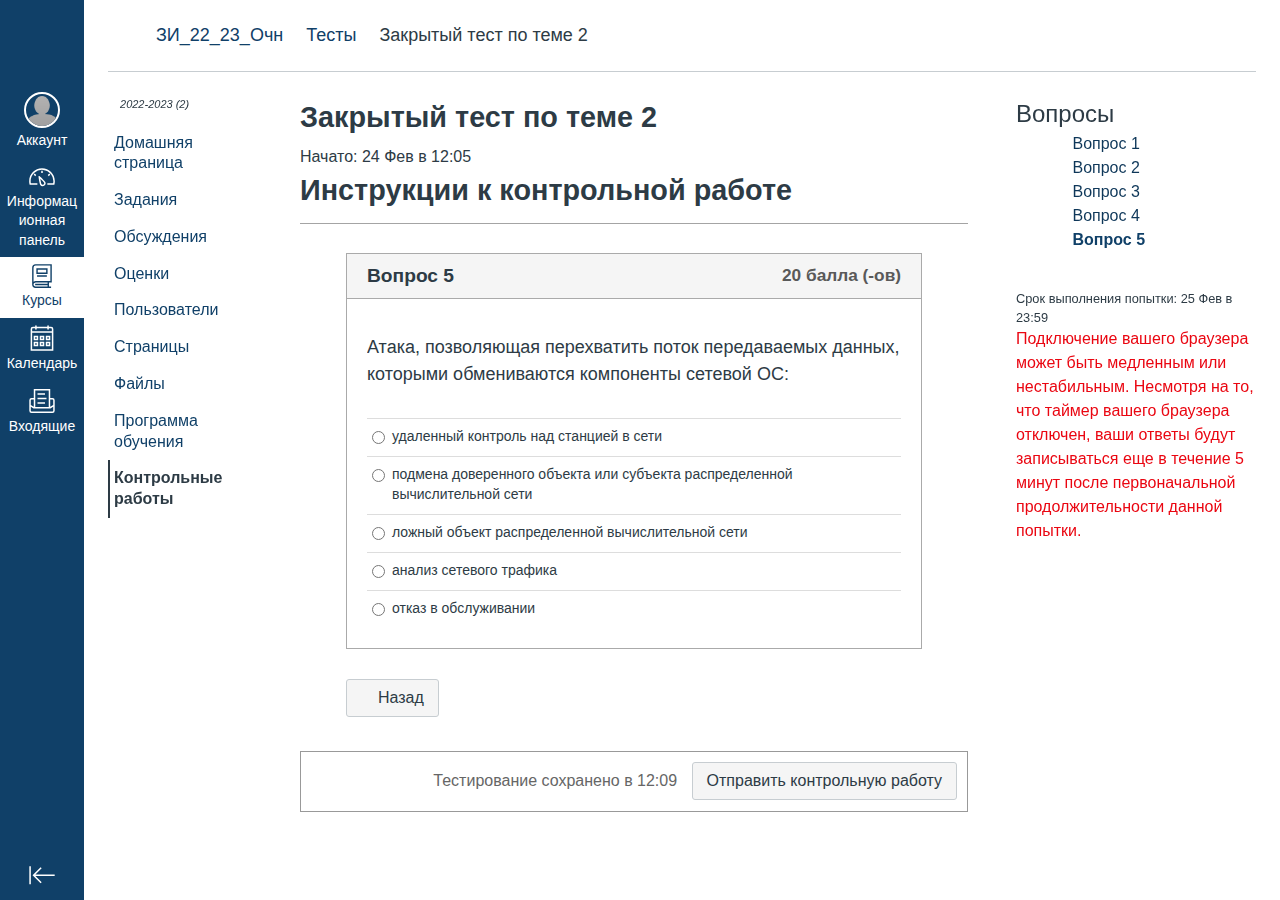
==== index.html @ 03e5b4fb "Rename Тестирование_ Закрытый тест по теме 2.html to index.html" ====
<!DOCTYPE html>
<!-- saved from url=(0075)https://canvas.turan-edu.kz/courses/7641/quizzes/7276/take/questions/283375 -->
<html class="" dir="ltr" lang="ru"><head><meta http-equiv="Content-Type" content="text/html; charset=UTF-8">

  <link rel="preconnect" href="https://fonts.gstatic.com/" crossorigin="">
    <link rel="stylesheet" media="screen" href="./Тестирование_ Закрытый тест по теме 2_files/lato_extended-38dc7d1774.css">
  <link href="./Тестирование_ Закрытый тест по теме 2_files/css2" rel="stylesheet">
  <link href="./Тестирование_ Закрытый тест по теме 2_files/css2(1)" rel="stylesheet">
    <script>if (navigator.userAgent.match(/(MSIE|Trident\/)/)) location.replace('/ie-is-not-supported.html')</script>

  <link rel="shortcut icon" type="image/x-icon" href="https://canvas.turan-edu.kz/dist/images/favicon-e10d657a73.ico">
  <link rel="apple-touch-icon" href="https://canvas.turan-edu.kz/dist/images/apple-touch-icon-585e5d997d.png">
  <link rel="stylesheet" media="all" href="./Тестирование_ Закрытый тест по теме 2_files/variables-8391c84da435c9cfceea2b2b3317ff66.css">
  <link rel="stylesheet" media="all" href="./Тестирование_ Закрытый тест по теме 2_files/common-458fddbfee.css">

  <meta name="viewport" content="width=device-width, initial-scale=1">
  <meta name="theme-color" content="#104068">
  <link rel="stylesheet" media="all" href="./Тестирование_ Закрытый тест по теме 2_files/quizzes-c09bd1ecd9.css">
<link rel="stylesheet" media="all" href="./Тестирование_ Закрытый тест по теме 2_files/tinymce-087dd5e845.css">

  <link rel="stylesheet" media="all" href="./Тестирование_ Закрытый тест по теме 2_files/custom-main.css">
  <script>
    function _earlyClick(e){
      var c = e.target
      while (c && c.ownerDocument) {
        if (c.getAttribute('href') == '#' || c.getAttribute('data-method')) {
          e.preventDefault()
          (_earlyClick.clicks = _earlyClick.clicks || []).push(c)
          break
        }
        c = c.parentNode
      }
    }
    document.addEventListener('click', _earlyClick)
  </script>


  <script>
    INST = {"environment":"production","disableCrocodocPreviews":true,"logPageViews":true,"maxVisibleEditorButtons":3,"editorButtons":[]};
    ENV = {"ASSET_HOST":"","active_brand_config_json_url":"/dist/brandable_css/27fd9ab7e1b0eba40d795adf85192923/variables-8391c84da435c9cfceea2b2b3317ff66.json","url_to_what_gets_loaded_inside_the_tinymce_editor_css":["/dist/brandable_css/27fd9ab7e1b0eba40d795adf85192923/variables-8391c84da435c9cfceea2b2b3317ff66.css","/dist/brandable_css/new_styles_normal_contrast/bundles/what_gets_loaded_inside_the_tinymce_editor-bae7b87466.css","/dist/brandable_css/no_variables/bundles/lato_extended-38dc7d1774.css"],"url_for_high_contrast_tinymce_editor_css":["/dist/brandable_css/default/variables-high_contrast-8391c84da435c9cfceea2b2b3317ff66.css","/dist/brandable_css/new_styles_high_contrast/bundles/what_gets_loaded_inside_the_tinymce_editor-58f1c17017.css","/dist/brandable_css/no_variables/bundles/lato_extended-38dc7d1774.css"],"current_user_id":"13681","current_user_roles":["user","student"],"current_user_types":[],"current_user_disabled_inbox":false,"files_domain":"canvas.turan-edu.kz","DOMAIN_ROOT_ACCOUNT_ID":"10000000000001","k12":false,"use_responsive_layout":false,"use_rce_enhancements":true,"rce_auto_save":false,"help_link_name":"Справка","help_link_icon":"help","use_high_contrast":false,"disable_celebrations":false,"disable_keyboard_shortcuts":false,"LTI_LAUNCH_FRAME_ALLOWANCES":["geolocation *","microphone *","camera *","midi *","encrypted-media *","autoplay *"],"DEEP_LINKING_POST_MESSAGE_ORIGIN":"https://canvas.turan-edu.kz","DEEP_LINKING_LOGGING":null,"SETTINGS":{"open_registration":false,"collapse_global_nav":false,"show_feedback_link":false},"DIRECT_SHARE_ENABLED":false,"FEATURES":{"cc_in_rce_video_tray":false,"featured_help_links":false,"rce_lti_favorites":false,"new_math_equation_handling":false,"assignment_bulk_edit":false,"responsive_awareness":false,"recent_history":false,"responsive_misc":false,"product_tours":false,"module_dnd":false,"files_dnd":false,"unpublished_courses":true,"bulk_delete_pages":false,"usage_rights_discussion_topics":false,"inline_math_everywhere":false,"canvas_k6_theme":false},"current_user":{"id":"13681","display_name":"Никита Кононец","avatar_image_url":"https://canvas.turan-edu.kz/images/messages/avatar-50.png","html_url":"https://canvas.turan-edu.kz/about/13681","pronouns":null,"avatar_is_fallback":true},"context_asset_string":"course_7641","ping_url":"https://canvas.turan-edu.kz/api/v1/courses/7641/ping","TIMEZONE":"Asia/Almaty","CONTEXT_TIMEZONE":"Asia/Almaty","LOCALE":"ru","BIGEASY_LOCALE":"ru_RU","FULLCALENDAR_LOCALE":"ru","MOMENT_LOCALE":"ru","RICH_CONTENT_APP_HOST":"https://canvas.turan-edu.kz/canvas-rce-api","RICH_CONTENT_SKIP_SIDEBAR":null,"JWT":"[base64]","RICH_CONTENT_CAN_UPLOAD_FILES":false,"RICH_CONTENT_FILES_TAB_DISABLED":false,"RICH_CONTENT_INST_RECORD_TAB_DISABLED":false,"SUBMISSION_DOWNLOAD_DIALOG_TITLE":"Скачать файл со всеми отправками контрольных работ","UPLOAD_URL":"/api/v1/courses/7641/quizzes/7276/submissions/self/files","QUIZ_SUBMISSION_EVENTS_URL":"https://canvas.turan-edu.kz/api/v1/courses/7641/quizzes/7276/submissions/80406/events","ATTACHMENTS":{},"CONTEXT_ACTION_SOURCE":"quizzes","COURSE_ID":"7641","LOCKDOWN_BROWSER":false,"QUIZ":{"id":"7276","title":"Закрытый тест по теме 2","html_url":"https://canvas.turan-edu.kz/courses/7641/quizzes/7276","mobile_url":"https://canvas.turan-edu.kz/courses/7641/quizzes/7276?force_user=1\u0026persist_headless=1","description":"","quiz_type":"assignment","time_limit":20,"timer_autosubmit_disabled":false,"shuffle_answers":true,"show_correct_answers":true,"scoring_policy":"keep_highest","allowed_attempts":1,"one_question_at_a_time":true,"question_count":5,"points_possible":100.0,"cant_go_back":false,"ip_filter":null,"due_at":"2023-02-25T23:59:00+06:00","lock_at":"2023-05-31T23:59:00+06:00","unlock_at":"2023-02-20T00:00:00+06:00","published":true,"locked_for_user":false,"hide_results":null,"show_correct_answers_at":null,"hide_correct_answers_at":null,"all_dates":[{"due_at":"2023-02-25T23:59:00+06:00","unlock_at":"2023-02-20T00:00:00+06:00","lock_at":"2023-05-31T23:59:00+06:00","base":true}],"can_update":false,"require_lockdown_browser":false,"require_lockdown_browser_for_results":false,"require_lockdown_browser_monitor":false,"lockdown_browser_monitor_data":null,"permissions":{"manage":false,"read":true,"update":false,"create":false,"submit":true,"preview":false,"delete":false,"read_statistics":false,"grade":false,"review_grades":false,"view_answer_audits":false},"quiz_reports_url":"https://canvas.turan-edu.kz/api/v1/courses/7641/quizzes/7276/reports","quiz_statistics_url":"https://canvas.turan-edu.kz/api/v1/courses/7641/quizzes/7276/statistics","quiz_submission_versions_html_url":"https://canvas.turan-edu.kz/courses/7641/quizzes/7276/submission_versions","assignment_id":"129093","one_time_results":false,"assignment_group_id":"20253","show_correct_answers_last_attempt":false,"version_number":3,"has_access_code":false,"post_to_sis":false,"migration_id":null},"QUIZ_DETAILS_URL":"https://canvas.turan-edu.kz/courses/7641/quizzes/7276/managed_quiz_data","QUIZZES_URL":"https://canvas.turan-edu.kz/courses/7641/quizzes","MAX_GROUP_CONVERSATION_SIZE":100,"badge_counts":{"submissions":0},"notices":[],"active_context_tab":"quizzes"};
  </script>

  <link rel="preload" href="./Тестирование_ Закрытый тест по теме 2_files/variables-8391c84da435c9cfceea2b2b3317ff66.js.Без названия" as="script" type="text/javascript"><link rel="preload" href="./Тестирование_ Закрытый тест по теме 2_files/Almaty-e1f937f55a.js.Без названия" as="script" type="text/javascript"><link rel="preload" href="./Тестирование_ Закрытый тест по теме 2_files/Almaty-e1f937f55a.js.Без названия" as="script" type="text/javascript"><link rel="preload" href="./Тестирование_ Закрытый тест по теме 2_files/ru_RU-027a6d6a66.js.Без названия" as="script" type="text/javascript"><link rel="preload" href="./Тестирование_ Закрытый тест по теме 2_files/ru-c-f00c3fe22c.js.Без названия" as="script" type="text/javascript"><link rel="preload" href="./Тестирование_ Закрытый тест по теме 2_files/main-e-73967736ee.js.Без названия" as="script" type="text/javascript"><script>
//<![CDATA[

      ;["/dist/brandable_css/27fd9ab7e1b0eba40d795adf85192923/variables-8391c84da435c9cfceea2b2b3317ff66.js", "/dist/timezone/Asia/Almaty-e1f937f55a.js", "/dist/timezone/Asia/Almaty-e1f937f55a.js", "/dist/timezone/ru_RU-027a6d6a66.js", "/dist/webpack-production/moment/locale/ru-c-f00c3fe22c.js", "/dist/webpack-production/main-e-73967736ee.js"].forEach(function(src) {
        var s = document.createElement('script')
        s.src = src
        s.async = false
        document.head.appendChild(s)
      });
//]]>
</script><script src="./Тестирование_ Закрытый тест по теме 2_files/variables-8391c84da435c9cfceea2b2b3317ff66.js.Без названия"></script><script src="./Тестирование_ Закрытый тест по теме 2_files/Almaty-e1f937f55a.js.Без названия"></script><script src="./Тестирование_ Закрытый тест по теме 2_files/Almaty-e1f937f55a.js.Без названия"></script><script src="./Тестирование_ Закрытый тест по теме 2_files/ru_RU-027a6d6a66.js.Без названия"></script><script src="./Тестирование_ Закрытый тест по теме 2_files/ru-c-f00c3fe22c.js.Без названия"></script><script src="./Тестирование_ Закрытый тест по теме 2_files/main-e-73967736ee.js.Без названия"></script><link rel="preload" href="./Тестирование_ Закрытый тест по теме 2_files/0-c-9c6209728c.js.Без названия" as="script" type="text/javascript"><link rel="preload" href="./Тестирование_ Закрытый тест по теме 2_files/2-c-9f3a9f2b3d.js.Без названия" as="script" type="text/javascript"><link rel="preload" href="./Тестирование_ Закрытый тест по теме 2_files/6-c-82ed72feeb.js.Без названия" as="script" type="text/javascript"><link rel="preload" href="./Тестирование_ Закрытый тест по теме 2_files/11-c-5647136712.js.Без названия" as="script" type="text/javascript"><link rel="preload" href="./Тестирование_ Закрытый тест по теме 2_files/15-c-4df8d5adc4.js.Без названия" as="script" type="text/javascript"><link rel="preload" href="./Тестирование_ Закрытый тест по теме 2_files/25-c-f87cf2f1d5.js.Без названия" as="script" type="text/javascript"><link rel="preload" href="./Тестирование_ Закрытый тест по теме 2_files/167-c-9465768105.js.Без названия" as="script" type="text/javascript"><link rel="preload" href="./Тестирование_ Закрытый тест по теме 2_files/take_quiz-c-94cbddee19.js.Без названия" as="script" type="text/javascript"><script>
//<![CDATA[
(window.bundles || (window.bundles = [])).push('take_quiz');
(window.bundles || (window.bundles = [])).push('navigation_header');
//]]>
</script>
  <title>Тестирование: Закрытый тест по теме 2</title>



<style type="text/css"></style><script charset="utf-8" src="./Тестирование_ Закрытый тест по теме 2_files/0-c-9c6209728c.js.Без названия"></script><script charset="utf-8" src="./Тестирование_ Закрытый тест по теме 2_files/2-c-9f3a9f2b3d.js.Без названия"></script><script charset="utf-8" src="./Тестирование_ Закрытый тест по теме 2_files/6-c-82ed72feeb.js.Без названия"></script><script charset="utf-8" src="./Тестирование_ Закрытый тест по теме 2_files/11-c-5647136712.js.Без названия"></script><script charset="utf-8" src="./Тестирование_ Закрытый тест по теме 2_files/15-c-4df8d5adc4.js.Без названия"></script><script charset="utf-8" src="./Тестирование_ Закрытый тест по теме 2_files/25-c-f87cf2f1d5.js.Без названия"></script><script charset="utf-8" src="./Тестирование_ Закрытый тест по теме 2_files/167-c-9465768105.js.Без названия"></script><script charset="utf-8" src="./Тестирование_ Закрытый тест по теме 2_files/take_quiz-c-94cbddee19.js.Без названия"></script><script charset="utf-8" src="./Тестирование_ Закрытый тест по теме 2_files/709-c-d0e145de5a.js.Без названия"></script><style type="text/css" data-glamor=""></style><link rel="stylesheet" href="./Тестирование_ Закрытый тест по теме 2_files/LDBLoginPopup-874c7812ef.css" data-loaded-by-brandablecss="true"><link rel="stylesheet" href="./Тестирование_ Закрытый тест по теме 2_files/KeyboardShortcuts-f4493af988.css" data-loaded-by-brandablecss="true"><meta name="chromesniffer" id="chromesniffer_meta" content="{&quot;jQuery&quot;:&quot;1.7.2&quot;,&quot;spin.js&quot;:-1,&quot;jQuery UI&quot;:&quot;@VERSION&quot;}"><script type="text/javascript" src="chrome-extension://fhhdlnnepfjhlhilgmeepgkhjmhhhjkh/js/detector.js"></script><script charset="utf-8" src="./Тестирование_ Закрытый тест по теме 2_files/20-c-ab5cb3899a.js.Без названия"></script><script charset="utf-8" src="./Тестирование_ Закрытый тест по теме 2_files/28-c-3e854c1b70.js.Без названия"></script><script charset="utf-8" src="./Тестирование_ Закрытый тест по теме 2_files/31-c-b1a5ad1a10.js.Без названия"></script><script charset="utf-8" src="./Тестирование_ Закрытый тест по теме 2_files/42-c-09d6f737d6.js.Без названия"></script><script charset="utf-8" src="./Тестирование_ Закрытый тест по теме 2_files/76-c-ff552a5fdf.js.Без названия"></script><script charset="utf-8" src="./Тестирование_ Закрытый тест по теме 2_files/110-c-9459ac3a55.js.Без названия"></script><script charset="utf-8" src="./Тестирование_ Закрытый тест по теме 2_files/717-c-36b80ec6b7.js.Без названия"></script><style type="text/css">.mejs-offscreen{clip:rect(1px 1px 1px 1px);clip:rect(1px,1px,1px,1px);clip-path:polygon(0px 0,0 0,0 0,0 0);position:absolute!important;height:1px;width:1px;overflow:hidden}.mejs-container{position:relative;background:#000;font-family:Helvetica,Arial,serif;text-align:left;vertical-align:top;text-indent:0}.mejs-fill-container,.mejs-fill-container .mejs-container{width:100%;height:100%}.mejs-fill-container{overflow:hidden}.mejs-container:focus{outline:0}.me-plugin{position:absolute}.mejs-embed,.mejs-embed body{width:100%;height:100%;margin:0;padding:0;background:#000;overflow:hidden}.mejs-fullscreen{overflow:hidden!important}.mejs-container-fullscreen{position:fixed;left:0;top:0;right:0;bottom:0;overflow:hidden;z-index:1000}.mejs-container-fullscreen .mejs-mediaelement,.mejs-container-fullscreen video{width:100%;height:100%}.mejs-clear{clear:both}.mejs-background{position:absolute;top:0;left:0}.mejs-mediaelement{position:absolute;top:0;left:0;width:100%;height:100%}.mejs-poster{position:absolute;top:0;left:0;background-size:contain;background-position:50% 50%;background-repeat:no-repeat}:root .mejs-poster img{display:none}.mejs-poster img{border:0;padding:0}.mejs-overlay{position:absolute;top:0;left:0}.mejs-overlay-play{cursor:pointer}.mejs-overlay-button{position:absolute;top:50%;left:50%;width:100px;height:100px;margin:-50px 0 0 -50px;background:url(/dist/webpack-production/746c3af7a145a09239a36e5ef61cfea0.svg) no-repeat}.no-svg .mejs-overlay-button{background-image:url(/dist/webpack-production/716436fb3df0d29e6b37dd62d952676a.png)}.mejs-overlay:hover .mejs-overlay-button{background-position:0 -100px}.mejs-overlay-loading{position:absolute;top:50%;left:50%;width:80px;height:80px;margin:-40px 0 0 -40px;background:#333;background:url(/dist/webpack-production/703c659e4bf563a05c6338a1727e006c.png);background:rgba(0,0,0,.9);background:-webkit-gradient(linear,0 0,0 100%,from(rgba(50,50,50,.9)),to(rgba(0,0,0,.9)));background:-webkit-linear-gradient(top,rgba(50,50,50,.9),rgba(0,0,0,.9));background:-moz-linear-gradient(top,rgba(50,50,50,.9),rgba(0,0,0,.9));background:-o-linear-gradient(top,rgba(50,50,50,.9),rgba(0,0,0,.9));background:-ms-linear-gradient(top,rgba(50,50,50,.9),rgba(0,0,0,.9));background:linear-gradient(rgba(50,50,50,.9),rgba(0,0,0,.9))}.mejs-overlay-loading span{display:block;width:80px;height:80px;background:transparent url(/dist/webpack-production/76b326f4d44222126fee21076595bef5.gif) 50% 50% no-repeat}.mejs-container .mejs-controls{position:absolute;list-style-type:none;margin:0;padding:0;bottom:0;left:0;background:url(/dist/webpack-production/703c659e4bf563a05c6338a1727e006c.png);background:rgba(0,0,0,.7);background:-webkit-gradient(linear,0 0,0 100%,from(rgba(50,50,50,.7)),to(rgba(0,0,0,.7)));background:-webkit-linear-gradient(top,rgba(50,50,50,.7),rgba(0,0,0,.7));background:-moz-linear-gradient(top,rgba(50,50,50,.7),rgba(0,0,0,.7));background:-o-linear-gradient(top,rgba(50,50,50,.7),rgba(0,0,0,.7));background:-ms-linear-gradient(top,rgba(50,50,50,.7),rgba(0,0,0,.7));background:linear-gradient(rgba(50,50,50,.7),rgba(0,0,0,.7));height:30px;width:100%}.mejs-container .mejs-controls div{list-style-type:none;background-image:none;display:block;float:left;margin:0;padding:0;width:26px;height:26px;font-size:11px;line-height:11px;font-family:Helvetica,Arial,serif;border:0}.mejs-controls .mejs-button button{cursor:pointer;display:block;font-size:0;line-height:0;text-decoration:none;margin:7px 5px;padding:0;position:absolute;height:16px;width:16px;border:0;background:transparent url(/dist/webpack-production/40f56f5a736da4effeb790cedb8a52f0.svg) no-repeat}.no-svg .mejs-controls .mejs-button button{background-image:url(/dist/webpack-production/24a0227fbdd3acfd86ff03fc3fc6c8a4.png)}.mejs-controls .mejs-button button:focus{outline:dotted 1px #999}.mejs-container .mejs-controls .mejs-time{color:#fff;display:block;height:17px;width:auto;padding:10px 3px 0;overflow:hidden;text-align:center;-moz-box-sizing:content-box;-webkit-box-sizing:content-box;box-sizing:content-box}.mejs-container .mejs-controls .mejs-time a{color:#fff;font-size:11px;line-height:12px;display:block;float:left;margin:1px 2px 0 0;width:auto}.mejs-controls .mejs-play button{background-position:0 0}.mejs-controls .mejs-pause button{background-position:0 -16px}.mejs-controls .mejs-stop button{background-position:-112px 0}.mejs-controls div.mejs-time-rail{direction:ltr;width:200px;padding-top:5px}.mejs-controls .mejs-time-rail span,.mejs-controls .mejs-time-rail a{display:block;position:absolute;width:180px;height:10px;-webkit-border-radius:2px;-moz-border-radius:2px;border-radius:2px;cursor:pointer}.mejs-controls .mejs-time-rail .mejs-time-total{margin:5px;background:#333;background:rgba(50,50,50,.8);background:-webkit-gradient(linear,0 0,0 100%,from(rgba(30,30,30,.8)),to(rgba(60,60,60,.8)));background:-webkit-linear-gradient(top,rgba(30,30,30,.8),rgba(60,60,60,.8));background:-moz-linear-gradient(top,rgba(30,30,30,.8),rgba(60,60,60,.8));background:-o-linear-gradient(top,rgba(30,30,30,.8),rgba(60,60,60,.8));background:-ms-linear-gradient(top,rgba(30,30,30,.8),rgba(60,60,60,.8));background:linear-gradient(rgba(30,30,30,.8),rgba(60,60,60,.8))}.mejs-controls .mejs-time-rail .mejs-time-buffering{width:100%;background-image:-o-linear-gradient(-45deg,rgba(255,255,255,.15) 25%,transparent 25%,transparent 50%,rgba(255,255,255,.15) 50%,rgba(255,255,255,.15) 75%,transparent 75%,transparent);background-image:-webkit-gradient(linear,0 100%,100% 0,color-stop(0.25,rgba(255,255,255,.15)),color-stop(0.25,transparent),color-stop(0.5,transparent),color-stop(0.5,rgba(255,255,255,.15)),color-stop(0.75,rgba(255,255,255,.15)),color-stop(0.75,transparent),to(transparent));background-image:-webkit-linear-gradient(-45deg,rgba(255,255,255,.15) 25%,transparent 25%,transparent 50%,rgba(255,255,255,.15) 50%,rgba(255,255,255,.15) 75%,transparent 75%,transparent);background-image:-moz-linear-gradient(-45deg,rgba(255,255,255,.15) 25%,transparent 25%,transparent 50%,rgba(255,255,255,.15) 50%,rgba(255,255,255,.15) 75%,transparent 75%,transparent);background-image:-ms-linear-gradient(-45deg,rgba(255,255,255,.15) 25%,transparent 25%,transparent 50%,rgba(255,255,255,.15) 50%,rgba(255,255,255,.15) 75%,transparent 75%,transparent);background-image:linear-gradient(-45deg,rgba(255,255,255,.15) 25%,transparent 25%,transparent 50%,rgba(255,255,255,.15) 50%,rgba(255,255,255,.15) 75%,transparent 75%,transparent);-webkit-background-size:15px 15px;-moz-background-size:15px 15px;-o-background-size:15px 15px;background-size:15px 15px;-webkit-animation:buffering-stripes 2s linear infinite;-moz-animation:buffering-stripes 2s linear infinite;-ms-animation:buffering-stripes 2s linear infinite;-o-animation:buffering-stripes 2s linear infinite;animation:buffering-stripes 2s linear infinite}@-webkit-keyframes buffering-stripes{from{background-position:0 0}to{background-position:30px 0}}@-moz-keyframes buffering-stripes{from{background-position:0 0}to{background-position:30px 0}}@-ms-keyframes buffering-stripes{from{background-position:0 0}to{background-position:30px 0}}@-o-keyframes buffering-stripes{from{background-position:0 0}to{background-position:30px 0}}@keyframes buffering-stripes{from{background-position:0 0}to{background-position:30px 0}}.mejs-controls .mejs-time-rail .mejs-time-loaded{background:#3caac8;background:rgba(60,170,200,.8);background:-webkit-gradient(linear,0 0,0 100%,from(rgba(44,124,145,.8)),to(rgba(78,183,212,.8)));background:-webkit-linear-gradient(top,rgba(44,124,145,.8),rgba(78,183,212,.8));background:-moz-linear-gradient(top,rgba(44,124,145,.8),rgba(78,183,212,.8));background:-o-linear-gradient(top,rgba(44,124,145,.8),rgba(78,183,212,.8));background:-ms-linear-gradient(top,rgba(44,124,145,.8),rgba(78,183,212,.8));background:linear-gradient(rgba(44,124,145,.8),rgba(78,183,212,.8));width:0}.mejs-controls .mejs-time-rail .mejs-time-current{background:#fff;background:rgba(255,255,255,.8);background:-webkit-gradient(linear,0 0,0 100%,from(rgba(255,255,255,.9)),to(rgba(200,200,200,.8)));background:-webkit-linear-gradient(top,rgba(255,255,255,.9),rgba(200,200,200,.8));background:-moz-linear-gradient(top,rgba(255,255,255,.9),rgba(200,200,200,.8));background:-o-linear-gradient(top,rgba(255,255,255,.9),rgba(200,200,200,.8));background:-ms-linear-gradient(top,rgba(255,255,255,.9),rgba(200,200,200,.8));background:linear-gradient(rgba(255,255,255,.9),rgba(200,200,200,.8));width:0}.mejs-controls .mejs-time-rail .mejs-time-handle{display:none;position:absolute;margin:0;width:10px;background:#fff;-webkit-border-radius:5px;-moz-border-radius:5px;border-radius:5px;cursor:pointer;border:solid 2px #333;top:-2px;text-align:center}.mejs-controls .mejs-time-rail .mejs-time-float{position:absolute;display:none;background:#eee;width:36px;height:17px;border:solid 1px #333;top:-26px;margin-left:-18px;text-align:center;color:#111}.mejs-controls .mejs-time-rail .mejs-time-float-current{margin:2px;width:30px;display:block;text-align:center;left:0}.mejs-controls .mejs-time-rail .mejs-time-float-corner{position:absolute;display:block;width:0;height:0;line-height:0;border:solid 5px #eee;border-color:#eee transparent transparent;-webkit-border-radius:0;-moz-border-radius:0;border-radius:0;top:15px;left:13px}.mejs-long-video .mejs-controls .mejs-time-rail .mejs-time-float{width:48px}.mejs-long-video .mejs-controls .mejs-time-rail .mejs-time-float-current{width:44px}.mejs-long-video .mejs-controls .mejs-time-rail .mejs-time-float-corner{left:18px}.mejs-controls .mejs-fullscreen-button button{background-position:-32px 0}.mejs-controls .mejs-unfullscreen button{background-position:-32px -16px}.mejs-controls .mejs-volume-button{}.mejs-controls .mejs-mute button{background-position:-16px -16px}.mejs-controls .mejs-unmute button{background-position:-16px 0}.mejs-controls .mejs-volume-button{position:relative}.mejs-controls .mejs-volume-button .mejs-volume-slider{height:115px;width:25px;background:url(/dist/webpack-production/703c659e4bf563a05c6338a1727e006c.png);background:rgba(50,50,50,.7);-webkit-border-radius:0;-moz-border-radius:0;border-radius:0;top:-115px;left:0;z-index:1;position:absolute;margin:0}.mejs-controls .mejs-volume-button:hover{-webkit-border-radius:0 0 4px 4px;-moz-border-radius:0 0 4px 4px;border-radius:0 0 4px 4px}.mejs-controls .mejs-volume-button .mejs-volume-slider .mejs-volume-total{position:absolute;left:11px;top:8px;width:2px;height:100px;background:#ddd;background:rgba(255,255,255,.5);margin:0}.mejs-controls .mejs-volume-button .mejs-volume-slider .mejs-volume-current{position:absolute;left:11px;top:8px;width:2px;height:100px;background:#ddd;background:rgba(255,255,255,.9);margin:0}.mejs-controls .mejs-volume-button .mejs-volume-slider .mejs-volume-handle{position:absolute;left:4px;top:-3px;width:16px;height:6px;background:#ddd;background:rgba(255,255,255,.9);cursor:N-resize;-webkit-border-radius:1px;-moz-border-radius:1px;border-radius:1px;margin:0}.mejs-controls a.mejs-horizontal-volume-slider{height:26px;width:56px;position:relative;display:block;float:left;vertical-align:middle}.mejs-controls .mejs-horizontal-volume-slider .mejs-horizontal-volume-total{position:absolute;left:0;top:11px;width:50px;height:8px;margin:0;padding:0;font-size:1px;-webkit-border-radius:2px;-moz-border-radius:2px;border-radius:2px;background:#333;background:rgba(50,50,50,.8);background:-webkit-gradient(linear,0 0,0 100%,from(rgba(30,30,30,.8)),to(rgba(60,60,60,.8)));background:-webkit-linear-gradient(top,rgba(30,30,30,.8),rgba(60,60,60,.8));background:-moz-linear-gradient(top,rgba(30,30,30,.8),rgba(60,60,60,.8));background:-o-linear-gradient(top,rgba(30,30,30,.8),rgba(60,60,60,.8));background:-ms-linear-gradient(top,rgba(30,30,30,.8),rgba(60,60,60,.8));background:linear-gradient(rgba(30,30,30,.8),rgba(60,60,60,.8))}.mejs-controls .mejs-horizontal-volume-slider .mejs-horizontal-volume-current{position:absolute;left:0;top:11px;width:50px;height:8px;margin:0;padding:0;font-size:1px;-webkit-border-radius:2px;-moz-border-radius:2px;border-radius:2px;background:#fff;background:rgba(255,255,255,.8);background:-webkit-gradient(linear,0 0,0 100%,from(rgba(255,255,255,.9)),to(rgba(200,200,200,.8)));background:-webkit-linear-gradient(top,rgba(255,255,255,.9),rgba(200,200,200,.8));background:-moz-linear-gradient(top,rgba(255,255,255,.9),rgba(200,200,200,.8));background:-o-linear-gradient(top,rgba(255,255,255,.9),rgba(200,200,200,.8));background:-ms-linear-gradient(top,rgba(255,255,255,.9),rgba(200,200,200,.8));background:linear-gradient(rgba(255,255,255,.9),rgba(200,200,200,.8))}.mejs-controls .mejs-horizontal-volume-slider .mejs-horizontal-volume-handle{display:none}.mejs-controls .mejs-captions-button{position:relative}.mejs-controls .mejs-captions-button button{background-position:-48px 0}.mejs-controls .mejs-captions-button .mejs-captions-selector{position:absolute;bottom:26px;right:-51px;width:85px;height:100px;background:url(/dist/webpack-production/703c659e4bf563a05c6338a1727e006c.png);background:rgba(50,50,50,.7);border:solid 1px transparent;padding:10px 10px 0;overflow:hidden;-webkit-border-radius:0;-moz-border-radius:0;border-radius:0}.mejs-controls .mejs-captions-button .mejs-captions-selector ul{margin:0;padding:0;display:block;list-style-type:none!important;overflow:hidden}.mejs-controls .mejs-captions-button .mejs-captions-selector ul li{margin:0 0 6px;padding:0;list-style-type:none!important;display:block;color:#fff;overflow:hidden}.mejs-controls .mejs-captions-button .mejs-captions-selector ul li input{clear:both;float:left;margin:3px 3px 0 5px}.mejs-controls .mejs-captions-button .mejs-captions-selector ul li label{width:55px;float:left;padding:4px 0 0;line-height:15px;font-family:Helvetica,Arial,serif;font-size:10px}.mejs-controls .mejs-captions-button .mejs-captions-translations{font-size:10px;margin:0 0 5px}.mejs-chapters{position:absolute;top:0;left:0;border-right:solid 1px #fff;width:10000px;z-index:1}.mejs-chapters .mejs-chapter{position:absolute;float:left;background:#222;background:rgba(0,0,0,.7);background:-webkit-gradient(linear,0 0,0 100%,from(rgba(50,50,50,.7)),to(rgba(0,0,0,.7)));background:-webkit-linear-gradient(top,rgba(50,50,50,.7),rgba(0,0,0,.7));background:-moz-linear-gradient(top,rgba(50,50,50,.7),rgba(0,0,0,.7));background:-o-linear-gradient(top,rgba(50,50,50,.7),rgba(0,0,0,.7));background:-ms-linear-gradient(top,rgba(50,50,50,.7),rgba(0,0,0,.7));background:linear-gradient(rgba(50,50,50,.7),rgba(0,0,0,.7));filter:progid:DXImageTransform.Microsoft.Gradient(GradientType=0, startColorstr=#323232, endColorstr=#000000);overflow:hidden;border:0}.mejs-chapters .mejs-chapter .mejs-chapter-block{font-size:11px;color:#fff;padding:5px;display:block;border-right:solid 1px #333;border-bottom:solid 1px #333;cursor:pointer}.mejs-chapters .mejs-chapter .mejs-chapter-block-last{border-right:0}.mejs-chapters .mejs-chapter .mejs-chapter-block:hover{background:#666;background:rgba(102,102,102,.7);background:-webkit-gradient(linear,0 0,0 100%,from(rgba(102,102,102,.7)),to(rgba(50,50,50,.6)));background:-webkit-linear-gradient(top,rgba(102,102,102,.7),rgba(50,50,50,.6));background:-moz-linear-gradient(top,rgba(102,102,102,.7),rgba(50,50,50,.6));background:-o-linear-gradient(top,rgba(102,102,102,.7),rgba(50,50,50,.6));background:-ms-linear-gradient(top,rgba(102,102,102,.7),rgba(50,50,50,.6));background:linear-gradient(rgba(102,102,102,.7),rgba(50,50,50,.6));filter:progid:DXImageTransform.Microsoft.Gradient(GradientType=0, startColorstr=#666666, endColorstr=#323232)}.mejs-chapters .mejs-chapter .mejs-chapter-block .ch-title{font-size:12px;font-weight:700;display:block;white-space:nowrap;text-overflow:ellipsis;margin:0 0 3px;line-height:12px}.mejs-chapters .mejs-chapter .mejs-chapter-block .ch-timespan{font-size:12px;line-height:12px;margin:3px 0 4px;display:block;white-space:nowrap;text-overflow:ellipsis}.mejs-captions-layer{position:absolute;bottom:0;left:0;text-align:center;line-height:20px;font-size:16px;color:#fff}.mejs-captions-layer a{color:#fff;text-decoration:underline}.mejs-captions-layer[lang=ar]{font-size:20px;font-weight:400}.mejs-captions-position{position:absolute;width:100%;bottom:15px;left:0}.mejs-captions-position-hover{bottom:35px}.mejs-captions-text,.mejs__captions-text *{padding:0;background:url(/dist/webpack-production/703c659e4bf563a05c6338a1727e006c.png);background:rgba(20,20,20,.5);white-space:pre-wrap;-webkit-box-shadow:5px 0 0 rgba(20,20,20,.5),-5px 0 0 rgba(20,20,20,.5);box-shadow:5px 0 0 rgba(20,20,20,.5),-5px 0 0 rgba(20,20,20,.5)}.me-cannotplay{}.me-cannotplay a{color:#fff;font-weight:700}.me-cannotplay span{padding:15px;display:block}.mejs-controls .mejs-loop-off button{background-position:-64px -16px}.mejs-controls .mejs-loop-on button{background-position:-64px 0}.mejs-controls .mejs-backlight-off button{background-position:-80px -16px}.mejs-controls .mejs-backlight-on button{background-position:-80px 0}.mejs-controls .mejs-picturecontrols-button{background-position:-96px 0}.mejs-contextmenu{position:absolute;width:150px;padding:10px;border-radius:4px;top:0;left:0;background:#fff;border:solid 1px #999;z-index:1001}.mejs-contextmenu .mejs-contextmenu-separator{height:1px;font-size:0;margin:5px 6px;background:#333}.mejs-contextmenu .mejs-contextmenu-item{font-family:Helvetica,Arial,serif;font-size:12px;padding:4px 6px;cursor:pointer;color:#333}.mejs-contextmenu .mejs-contextmenu-item:hover{background:#2C7C91;color:#fff}.mejs-controls .mejs-sourcechooser-button{position:relative}.mejs-controls .mejs-sourcechooser-button button{background-position:-128px 0}.mejs-controls .mejs-sourcechooser-button .mejs-sourcechooser-selector{position:absolute;bottom:26px;right:-10px;width:130px;height:100px;background:url(/dist/webpack-production/703c659e4bf563a05c6338a1727e006c.png);background:rgba(50,50,50,.7);border:solid 1px transparent;padding:10px;overflow:hidden;-webkit-border-radius:0;-moz-border-radius:0;border-radius:0}.mejs-controls .mejs-sourcechooser-button .mejs-sourcechooser-selector ul{margin:0;padding:0;display:block;list-style-type:none!important;overflow:hidden}.mejs-controls .mejs-sourcechooser-button .mejs-sourcechooser-selector ul li{margin:0 0 6px;padding:0;list-style-type:none!important;display:block;color:#fff;overflow:hidden}.mejs-controls .mejs-sourcechooser-button .mejs-sourcechooser-selector ul li input{clear:both;float:left;margin:3px 3px 0 5px}.mejs-controls .mejs-sourcechooser-button .mejs-sourcechooser-selector ul li label{width:100px;float:left;padding:4px 0 0;line-height:15px;font-family:Helvetica,Arial,serif;font-size:10px}.mejs-postroll-layer{position:absolute;bottom:0;left:0;width:100%;height:100%;background:url(/dist/webpack-production/703c659e4bf563a05c6338a1727e006c.png);background:rgba(50,50,50,.7);z-index:1000;overflow:hidden}.mejs-postroll-layer-content{width:100%;height:100%}.mejs-postroll-close{position:absolute;right:0;top:0;background:url(/dist/webpack-production/703c659e4bf563a05c6338a1727e006c.png);background:rgba(50,50,50,.7);color:#fff;padding:4px;z-index:100;cursor:pointer}div.mejs-speed-button{width:46px!important;position:relative}.mejs-controls .mejs-button.mejs-speed-button button{background:transparent;width:36px;font-size:11px;line-height:normal;color:#fff}.mejs-controls .mejs-speed-button .mejs-speed-selector{position:absolute;top:-100px;left:-10px;width:60px;height:100px;background:url(/dist/webpack-production/703c659e4bf563a05c6338a1727e006c.png);background:rgba(50,50,50,.7);border:solid 1px transparent;padding:0;overflow:hidden;-webkit-border-radius:0;-moz-border-radius:0;border-radius:0}.mejs-controls .mejs-speed-button .mejs-speed-selector ul li label.mejs-speed-selected{color:rgba(33,248,248,1)}.mejs-controls .mejs-speed-button .mejs-speed-selector ul{margin:0;padding:0;display:block;list-style-type:none!important;overflow:hidden}.mejs-controls .mejs-speed-button .mejs-speed-selector ul li{margin:0 0 6px;padding:0 10px;list-style-type:none!important;display:block;color:#fff;overflow:hidden}.mejs-controls .mejs-speed-button .mejs-speed-selector ul li input{clear:both;float:left;margin:3px 3px 0 5px}.mejs-controls .mejs-speed-button .mejs-speed-selector ul li label{width:60px;float:left;padding:4px 0 0;line-height:15px;font-family:Helvetica,Arial,serif;font-size:11px;color:#fff;margin-left:5px;cursor:pointer}.mejs-controls .mejs-speed-button .mejs-speed-selector ul li:hover{background-color:#c8c8c8!important;background-color:rgba(255,255,255,.4)!important}.mejs-controls .mejs-button.mejs-jump-forward-button{background:transparent url(/dist/webpack-production/15e1ac8cbacc2efdf1ac2677de48a253.png) no-repeat 3px 3px}.mejs-controls .mejs-button.mejs-jump-forward-button button{background:transparent;font-size:9px;line-height:normal;color:#fff}.mejs-controls .mejs-button.mejs-skip-back-button{background:transparent url(/dist/webpack-production/cd6dc830eb45b3a5a96bbc936ff54846.png) no-repeat 3px 3px}.mejs-controls .mejs-button.mejs-skip-back-button button{background:transparent;font-size:9px;line-height:normal;color:#fff}</style><style type="text/css">/*
 * Copyright (C) 2014 - present Instructure, Inc.
 *
 * This file is part of Canvas.
 *
 * Canvas is free software: you can redistribute it and/or modify it under
 * the terms of the GNU Affero General Public License as published by the Free
 * Software Foundation, version 3 of the License.
 *
 * Canvas is distributed in the hope that it will be useful, but WITHOUT ANY
 * WARRANTY; without even the implied warranty of MERCHANTABILITY or FITNESS FOR
 * A PARTICULAR PURPOSE. See the GNU Affero General Public License for more
 * details.
 *
 * You should have received a copy of the GNU Affero General Public License along
 * with this program. If not, see <http://www.gnu.org/licenses/>.
 */

/* customizations to mediaelementplayer css */

/*
  Because this file is not proccessed by our brandable_css sass pipeline,
  it cannot use our sass-direction helpers. So we have to handle RTL manually
  by putting direction-specific styles in [dir="ltr"] or [dir="rtl"] blocks.
*/
/* stylelint-disable property-disallowed-list, declaration-property-value-disallowed-list */

/* good menu widths */
.mejs-sourcechooser-selector {
  width: 160px;
}
.mejs-sourcechooser-selector label {
  width: 160px !important;
}

.mejs-captions-selector {
  width: 105px;
}
[dir="ltr"]  .mejs-captions-selector { text-align: left }
[dir="rtl"]  .mejs-captions-selector { text-align: right }

.mejs-captions-selector label {
  width: 70px !important;
}

/* Subtitile upload link */
.mejs-captions-selector .upload-track {
  color: white;
  margin-top: 3px;
  margin-bottom: 5px;
}
[dir="ltr"] .mejs-captions-selector .upload-track {
  margin-right: 0px;
  margin-left: 5px;
  float: left;
}
[dir="rtl"] .mejs-captions-selector .upload-track {
  margin-left: 0px;
  margin-right: 5px;
  float: right;
}

/* "x" button to remove a subtitle */
.mejs-captions-selector a[data-remove] {
  position: absolute;
  top: 0;
  color: white;
}
[dir="ltr"] .mejs-captions-selector a[data-remove] { right: 0 }
[dir="rtl"] .mejs-captions-selector a[data-remove] { left: 0 }


/* style menu items without a radio button */
.mejs-button [role="menu"] {
  padding: 0 !important;
}
 /* compensate for above 0 padding */
 .mejs-button [role="menu"] ul li {
  position: relative;
  padding: 0 10px !important;
}
/* add a hover effect */
.mejs-button [role="menu"] ul li:hover {
  background-color: #c8c8c8 !important;
  background-color: rgba(255, 255, 255, 0.4) !important;
}
.mejs-button [role="menu"] ul li input {
  border: 0;
  clip: rect(0 0 0 0);
  position: absolute;
  overflow: hidden;
  margin: -1px;
  padding: 0;
  width: 1px;
  height: 1px;
}
.mejs-button [role="menu"] ul li label {
  cursor: pointer;
}
[dir="ltr"] .mejs-button [role="menu"] ul li label { margin-left: 5px }
[dir="rtl"] .mejs-button [role="menu"] ul li label { margin-right: 5px }


.mejs-button [role="menu"] label.mejs-selected {
  color: #21f8f8 !important;
}

/* stylelint-enable property-disallowed-list, declaration-property-value-disallowed-list */
</style><script charset="utf-8" src="./Тестирование_ Закрытый тест по теме 2_files/286-c-3121b5e487.js.Без названия"></script><script charset="utf-8" src="./Тестирование_ Закрытый тест по теме 2_files/1-c-02385c16a3.js.Без названия"></script><script charset="utf-8" src="./Тестирование_ Закрытый тест по теме 2_files/3-c-2935c6c462.js.Без названия"></script><script charset="utf-8" src="./Тестирование_ Закрытый тест по теме 2_files/4-c-427c123d7a.js.Без названия"></script><script charset="utf-8" src="./Тестирование_ Закрытый тест по теме 2_files/5-c-74c4b64994.js.Без названия"></script><script charset="utf-8" src="./Тестирование_ Закрытый тест по теме 2_files/7-c-cd7244c443.js.Без названия"></script><script charset="utf-8" src="./Тестирование_ Закрытый тест по теме 2_files/8-c-0491d6bac9.js.Без названия"></script><script charset="utf-8" src="./Тестирование_ Закрытый тест по теме 2_files/9-c-976cdab616.js.Без названия"></script><script charset="utf-8" src="./Тестирование_ Закрытый тест по теме 2_files/10-c-e060809d24.js.Без названия"></script><script charset="utf-8" src="./Тестирование_ Закрытый тест по теме 2_files/12-c-21d2d7217d.js.Без названия"></script><script charset="utf-8" src="./Тестирование_ Закрытый тест по теме 2_files/16-c-61f349739d.js.Без названия"></script><script charset="utf-8" src="./Тестирование_ Закрытый тест по теме 2_files/19-c-f4bb916851.js.Без названия"></script><script charset="utf-8" src="./Тестирование_ Закрытый тест по теме 2_files/21-c-66a47f3c10.js.Без названия"></script><script charset="utf-8" src="./Тестирование_ Закрытый тест по теме 2_files/24-c-284f7a7c91.js.Без названия"></script><script charset="utf-8" src="./Тестирование_ Закрытый тест по теме 2_files/32-c-5441a268a7.js.Без названия"></script><script charset="utf-8" src="./Тестирование_ Закрытый тест по теме 2_files/37-c-2561b3f958.js.Без названия"></script><script charset="utf-8" src="./Тестирование_ Закрытый тест по теме 2_files/60-c-25df7c942b.js.Без названия"></script><script charset="utf-8" src="./Тестирование_ Закрытый тест по теме 2_files/70-c-883b99760a.js.Без названия"></script><script charset="utf-8" src="./Тестирование_ Закрытый тест по теме 2_files/83-c-6912ba4e40.js.Без названия"></script><script charset="utf-8" src="./Тестирование_ Закрытый тест по теме 2_files/94-c-e8d543e0f1.js.Без названия"></script><script charset="utf-8" src="./Тестирование_ Закрытый тест по теме 2_files/109-c-234339e877.js.Без названия"></script><script charset="utf-8" src="./Тестирование_ Закрытый тест по теме 2_files/128-c-26bcf173c7.js.Без названия"></script><script charset="utf-8" src="./Тестирование_ Закрытый тест по теме 2_files/175-c-e5e0ebd4b9.js.Без названия"></script><script charset="utf-8" src="./Тестирование_ Закрытый тест по теме 2_files/canvas-rce-async-chunk-c-570bb49835.js.Без названия"></script></head>

<body class="assessing with-left-side course-menu-expanded with-right-side quizzes primary-nav-expanded context-course_7641 responsive_student_grades_page webkit chrome no-touch">

<noscript>
  <div role="alert" class="ic-flash-static ic-flash-error">
    <div class="ic-flash__icon" aria-hidden="true">
      <i class="icon-warning"></i>
    </div>
    <h1>Чтобы получить доступ к этому сайту, вы должны разрешить использование JavaScript.</h1>
  </div>
</noscript>




<ul id="flash_message_holder"></ul>
<div id="flash_screenreader_holder" role="alert" aria-live="assertive" aria-relevant="additions" class="screenreader-only" aria-atomic="false"></div>

<div id="application" class="ic-app">



  <header id="header" class="ic-app-header no-print ">
    <a href="https://canvas.turan-edu.kz/courses/7641/quizzes/7276/take/questions/283375#content" id="skip_navigation_link">Перейти к контенту</a>
      <div role="region" class="ic-app-header__main-navigation" aria-label="Глобальная навигация">
        <div class="ic-app-header__logomark-container">
          <a href="https://canvas.turan-edu.kz/" class="ic-app-header__logomark">
            <span class="screenreader-only">Информационная панель</span>
          </a>
        </div>
        <ul id="menu" class="ic-app-header__menu-list">
            <li class="menu-item ic-app-header__menu-list-item ">
              <button id="global_nav_profile_link" class="ic-app-header__menu-list-link">
                <div class="menu-item-icon-container">
                  <div aria-hidden="true" class="fs-exclude ic-avatar ">
                    <img src="./Тестирование_ Закрытый тест по теме 2_files/avatar-50.png" alt="Никита Кононец">
                  </div>
                  <span class="menu-item__badge"></span>
                </div>
                <div class="menu-item__text">
                  Аккаунт
                </div>
              </button>
            </li>
          <li class="ic-app-header__menu-list-item ">
            <a id="global_nav_dashboard_link" href="https://canvas.turan-edu.kz/" class="ic-app-header__menu-list-link">
              <div class="menu-item-icon-container" aria-hidden="true">
                <svg xmlns="http://www.w3.org/2000/svg" class="ic-icon-svg ic-icon-svg--dashboard" version="1.1" x="0" y="0" viewBox="0 0 280 200" enable-background="new 0 0 280 200" xml:space="preserve"><path d="M273.09,180.75H197.47V164.47h62.62A122.16,122.16,0,1,0,17.85,142a124,124,0,0,0,2,22.51H90.18v16.29H6.89l-1.5-6.22A138.51,138.51,0,0,1,1.57,142C1.57,65.64,63.67,3.53,140,3.53S278.43,65.64,278.43,142a137.67,137.67,0,0,1-3.84,32.57ZM66.49,87.63,50.24,71.38,61.75,59.86,78,76.12Zm147,0L202,76.12l16.25-16.25,11.51,11.51ZM131.85,53.82v-23h16.29v23Zm15.63,142.3a31.71,31.71,0,0,1-28-16.81c-6.4-12.08-15.73-72.29-17.54-84.25a8.15,8.15,0,0,1,13.58-7.2c8.88,8.21,53.48,49.72,59.88,61.81a31.61,31.61,0,0,1-27.9,46.45ZM121.81,116.2c4.17,24.56,9.23,50.21,12,55.49A15.35,15.35,0,1,0,161,157.3C158.18,152,139.79,133.44,121.81,116.2Z"></path></svg>

              </div>
              <div class="menu-item__text">Информационная панель</div>
            </a>
          </li>
            <li class="menu-item ic-app-header__menu-list-item ic-app-header__menu-list-item--active">
              <button id="global_nav_courses_link" class="ic-app-header__menu-list-link">
                <div class="menu-item-icon-container" aria-hidden="true">
                  <svg xmlns="http://www.w3.org/2000/svg" class="ic-icon-svg ic-icon-svg--courses" version="1.1" x="0" y="0" viewBox="0 0 280 259" enable-background="new 0 0 280 259" xml:space="preserve"><path d="M73.31,198c-11.93,0-22.22,8-24,18.73a26.67,26.67,0,0,0-.3,3.63v.3a22,22,0,0,0,5.44,14.65,22.47,22.47,0,0,0,17.22,8H200V228.19h-134V213.08H200V198Zm21-105.74h90.64V62H94.3ZM79.19,107.34V46.92H200v60.42Zm7.55,30.21V122.45H192.49v15.11ZM71.65,16.71A22.72,22.72,0,0,0,49,39.36V190.88a41.12,41.12,0,0,1,24.32-8h157V16.71ZM33.88,39.36A37.78,37.78,0,0,1,71.65,1.6H245.36V198H215.15v45.32h22.66V258.4H71.65a37.85,37.85,0,0,1-37.76-37.76Z"></path></svg>

                </div>
                <div class="menu-item__text">
                  Курсы
                </div>
              </button>
            </li>
          <li class="menu-item ic-app-header__menu-list-item ">
            <a id="global_nav_calendar_link" href="https://canvas.turan-edu.kz/calendar" class="ic-app-header__menu-list-link">
              <div class="menu-item-icon-container" aria-hidden="true">
                <svg xmlns="http://www.w3.org/2000/svg" class="ic-icon-svg ic-icon-svg--calendar" version="1.1" x="0" y="0" viewBox="0 0 280 280" enable-background="new 0 0 280 280" xml:space="preserve"><path d="M197.07,213.38h16.31V197.07H197.07Zm-16.31,16.31V180.76h48.92v48.92Zm-48.92-16.31h16.31V197.07H131.85Zm-16.31,16.31V180.76h48.92v48.92ZM66.62,213.38H82.93V197.07H66.62ZM50.32,229.68V180.76H99.24v48.92Zm146.75-81.53h16.31V131.85H197.07Zm-16.31,16.31V115.54h48.92v48.92Zm-48.92-16.31h16.31V131.85H131.85Zm-16.31,16.31V115.54h48.92v48.92ZM66.62,148.15H82.93V131.85H66.62ZM50.32,164.46V115.54H99.24v48.92ZM34,262.29H246V82.93H34ZM246,66.62V42.16A8.17,8.17,0,0,0,237.84,34H213.38v8.15a8.15,8.15,0,1,1-16.31,0V34H82.93v8.15a8.15,8.15,0,0,1-16.31,0V34H42.16A8.17,8.17,0,0,0,34,42.16V66.62Zm-8.15-48.92a24.49,24.49,0,0,1,24.46,24.46V278.6H17.71V42.16A24.49,24.49,0,0,1,42.16,17.71H66.62V9.55a8.15,8.15,0,0,1,16.31,0v8.15H197.07V9.55a8.15,8.15,0,1,1,16.31,0v8.15Z"></path></svg>

              </div>
              <div class="menu-item__text">
                Календарь
              </div>
            </a>
          </li>
          <li class="menu-item ic-app-header__menu-list-item ">
            <a id="global_nav_conversations_link" href="https://canvas.turan-edu.kz/conversations" class="ic-app-header__menu-list-link">
              <div class="menu-item-icon-container">
                <span aria-hidden="true"><svg xmlns="http://www.w3.org/2000/svg" class="ic-icon-svg ic-icon-svg--inbox" version="1.1" x="0" y="0" viewBox="0 0 280 280" enable-background="new 0 0 280 280" xml:space="preserve"><path d="M91.72,120.75h96.56V104.65H91.72Zm0,48.28h80.47V152.94H91.72Zm0-96.56h80.47V56.37H91.72Zm160.94,34.88H228.52V10.78h-177v96.56H27.34A24.17,24.17,0,0,0,3.2,131.48V244.14a24.17,24.17,0,0,0,24.14,24.14H252.66a24.17,24.17,0,0,0,24.14-24.14V131.48A24.17,24.17,0,0,0,252.66,107.34Zm0,16.09a8.06,8.06,0,0,1,8,8v51.77l-32.19,19.31V123.44ZM67.58,203.91v-177H212.42v177ZM27.34,123.44H51.48v79.13L19.29,183.26V131.48A8.06,8.06,0,0,1,27.34,123.44ZM252.66,252.19H27.34a8.06,8.06,0,0,1-8-8V202l30,18H230.75l30-18v42.12A8.06,8.06,0,0,1,252.66,252.19Z"></path></svg>
</span>
                <span class="menu-item__badge"></span>
              </div>
              <div class="menu-item__text">
                Входящие
              </div>
            </a>
          </li>



        </ul>
      </div>
      <div class="ic-app-header__secondary-navigation">
        <ul class="ic-app-header__menu-list">
          <li class="menu-item ic-app-header__menu-list-item">
            <button id="primaryNavToggle" class="ic-app-header__menu-list-link ic-app-header__menu-list-link--nav-toggle" aria-label="Минимизировать глобальную навигацию" title="Минимизировать глобальную навигацию">
              <div class="menu-item-icon-container" aria-hidden="true">
                <svg xmlns="http://www.w3.org/2000/svg" class="ic-icon-svg ic-icon-svg--navtoggle" version="1.1" x="0" y="0" width="40" height="32" viewBox="0 0 40 32" xml:space="preserve">
  <path d="M39.5,30.28V2.48H37.18v27.8Zm-4.93-13.9L22.17,4,20.53,5.61l9.61,9.61H.5v2.31H30.14l-9.61,9.61,1.64,1.64Z"></path>
</svg>

              </div>
            </button>
          </li>
        </ul>
      </div>
    <div id="global_nav_tray_container"></div>
    <div id="global_nav_tour"></div>
  </header>


  <div id="instructure_ajax_error_box">
    <div style="text-align: right; background-color: #fff;"><a href="https://canvas.turan-edu.kz/courses/7641/quizzes/7276/take/questions/283375#" class="close_instructure_ajax_error_box_link">Закрыть</a></div>
    <iframe id="instructure_ajax_error_result" src="./Тестирование_ Закрытый тест по теме 2_files/saved_resource.html" style="border: 0;" title="Ошибка"></iframe>
  </div>

  <div id="wrapper" class="ic-Layout-wrapper">
      <div class="ic-app-nav-toggle-and-crumbs no-print">
          <button type="button" id="courseMenuToggle" class="Button Button--link ic-app-course-nav-toggle" aria-live="polite" aria-label="Скрыть меню навигации курсов">
            <i class="icon-hamburger" aria-hidden="true"></i>
          </button>
          <div class="ic-app-crumbs">
        <nav id="breadcrumbs" role="navigation" aria-label="breadcrumbs"><ul><li class="home"><a href="https://canvas.turan-edu.kz/"><span class="ellipsible">      <i class="icon-home" title="Моя информационная панель">
        <span class="screenreader-only">Моя информационная панель</span>
      </i>
</span></a></li><li><a href="https://canvas.turan-edu.kz/courses/7641"><span class="ellipsible">ЗИ_22_23_Очн</span></a></li><li><a href="https://canvas.turan-edu.kz/courses/7641/quizzes"><span class="ellipsible">Тесты</span></a></li><li><a href="https://canvas.turan-edu.kz/courses/7641/quizzes/7276"><span class="ellipsible">Закрытый тест по теме 2</span></a></li></ul></nav>
        </div>
      </div>
    <div id="main" class="ic-Layout-columns">
        <div class="ic-Layout-watermark"></div>
        <div id="left-side" class="ic-app-course-menu list-view" style="display: block">
              <span id="section-tabs-header-subtitle" class="ellipsis">2022-2023 (2)</span>
            <nav role="navigation" aria-label="Меню навигации по курсам"><ul id="section-tabs"><li class="section"><a href="https://canvas.turan-edu.kz/courses/7641" class="home" tabindex="0">Домашняя страница</a></li><li class="section"><a href="https://canvas.turan-edu.kz/courses/7641/assignments" class="assignments" tabindex="0">Задания</a></li><li class="section"><a href="https://canvas.turan-edu.kz/courses/7641/discussion_topics" class="discussions" tabindex="0">Обсуждения</a></li><li class="section"><a href="https://canvas.turan-edu.kz/courses/7641/grades" class="grades" tabindex="0">Оценки</a></li><li class="section"><a href="https://canvas.turan-edu.kz/courses/7641/users" class="people" tabindex="0">Пользователи</a></li><li class="section"><a href="https://canvas.turan-edu.kz/courses/7641/wiki" class="pages" tabindex="0">Страницы</a></li><li class="section"><a href="https://canvas.turan-edu.kz/courses/7641/files" class="files" tabindex="0">Файлы</a></li><li class="section"><a href="https://canvas.turan-edu.kz/courses/7641/assignments/syllabus" class="syllabus" tabindex="0">Программа обучения</a></li><li class="section"><a href="https://canvas.turan-edu.kz/courses/7641/quizzes" aria-current="page" class="quizzes active" tabindex="0">Контрольные работы</a></li></ul></nav>
        </div>
      <div id="not_right_side" class="ic-app-main-content">
        <div id="content-wrapper" class="ic-Layout-contentWrapper">

          <div id="content" class="ic-Layout-contentMain" role="main">




<h3 class="loading" style="display: none;">Выполняется загрузка...</h3>
<div class="loaded" style="">
  <header class="quiz-header">
    <h1>Закрытый тест по теме 2</h1>
    Начато:
    24 Фев в 12:05
    <h2>Инструкции к контрольной работе</h2>
    <div id="quiz-instructions" class="user_content enhanced">

    </div>

      <div class="screenreader-only" role="note">
        Примечание.Это контрольный опрос на время.Оставшееся время можно проверить на любом этапе выполнения контрольного опроса, нажав сочетание клавиш на клавиатуре SHIFT, ALT и T…Еще раз:SHIFT, ALT и T...
      </div>
  </header>


  <form id="submit_quiz_form" class="one_question_at_a_time last_page" action="https://canvas.turan-edu.kz/courses/7641/quizzes/7276/submissions?user_id=13681" accept-charset="UTF-8" method="post"><input name="utf8" type="hidden" value="✓"><input type="hidden" name="authenticity_token" value="JPLFFHg2KI3cubD967kFVMECGzU6XsLEsJf1HI734gB3wfEnOUZOtLSS+Zqv018xtWRyQ3sXm7D8pcBWpb2QTw==">

  <div id="questions" class="assessing">
    <input type="hidden" name="attempt" value="1">
      <input type="hidden" name="validation_token" value="452a4d0bd9f49d9298ebef9ac56e00db3b0317ec01d73a178023cd6ad5b3a05a">
    <div style="display: none;" id="quiz_urls">
      <a href="https://canvas.turan-edu.kz/courses/7641/quizzes/7276/submissions/backup?user_id=13681" class="backup_quiz_submission_url">&nbsp;</a>
      <span class="started_at">2023-02-24T12:05:13+06:00</span>
      <span class="now">2023-02-24T12:08:29+06:00</span>
      <span class="end_at">2023-02-24T12:25:13+06:00</span>
      <span class="end_at_without_time_limit">2023-05-31T23:59:00+06:00</span>
      <span class="due_at">2023-02-25T23:59:00+06:00</span>
      <span class="time_limit">20</span>
      <span class="timer_autosubmit_disabled">false</span>
      <span class="time_left">1004</span>
    </div>


<div role="region" aria-label="Вопрос" class="quiz_sortable question_holder " id="" style="" data-group-id="">
  <div style="display: block; height: 1px; overflow: hidden;">&nbsp;</div>
  <a name="question_283375"></a>
  <div class="display_question question multiple_choice_question answered" id="question_283375">

<div class="move">
  <a tabindex="0" class="draggable-handle" role="button">
    <i class="icon-drag-handle">
      <span class="screenreader-only">Переместить в...</span>
      <span class="accessibility-warning screenreader-only">
        Этот элемент является более общедоступной альтернативой повторному заказу «перетащить и установить». Нажмите клавишу Enter или пробел, чтобы переместить этот вопрос.
      </span>
    </i>
  </a>
</div>


      <a href="https://canvas.turan-edu.kz/courses/7641/quizzes/7276/take/questions/283375#" class="flag_question" role="checkbox" aria-checked="false">
        <span class="screenreader-only">Отметить этот вопрос флажком</span>
      </a>
    <div class="header">
      <span class="name question_name" role="heading" aria-level="2">Вопрос 5</span>
      <span class="question_points_holder" style="">
        <span class="points question_points">20</span> балла (-ов)
    </span>
    </div>
      <div class="links" style="display: none;">
        <a href="https://canvas.turan-edu.kz/courses/7641/quizzes/7276/take/questions/283375#" class="edit_question_link no-hover" title="Редактировать этот вопрос"><i class="icon-edit standalone-icon"><span class="screenreader-only">Редактировать этот вопрос</span></i></a>
          <a href="https://canvas.turan-edu.kz/courses/7641/quizzes/7276/take/questions/283375#" class="delete_question_link no-hover" title="Удалить этот вопрос"><i class="icon-end standalone-icon"><span class="screenreader-only">Удалить этот вопрос</span></i></a>
      </div>
    <div style="display: none;">
      <span class="regrade_option"></span>
      <span class="regrade_disabled">0</span>
      <span class="question_type">multiple_choice_question</span>
      <span class="answer_selection_type"></span>
        <a href="https://canvas.turan-edu.kz/courses/7641/quizzes/7276/questions/283375" class="update_question_url">&nbsp;</a>
      <span class="assessment_question_id">73635</span>
    </div>
    <div class="text">
      <div class="original_question_text" style="display: none;">
        <textarea style="display: none;" name="text_after_answers" class="textarea_text_after_answers"></textarea>
        <textarea style="display: none;" name="question_text" class="textarea_question_text">&lt;h4&gt;Атака, позволяющая перехватить поток передаваемых данных, которыми обмениваются компоненты сетевой ОС:&lt;/h4&gt;</textarea>
      </div>
      <div id="question_283375_question_text" class="question_text user_content enhanced">
          <h4>Атака, позволяющая перехватить поток передаваемых данных, которыми обмениваются компоненты сетевой ОС:</h4>
      </div>
      <div class="answers">
              <fieldset>
                <legend class="screenreader-only">
                  Группа выборов ответов
                </legend>

<div class="answer">
    <label class="answer_row">
      <span class="answer_input">
          <input type="radio" class="question_input" name="question_283375" value="3439" id="question_283375_answer_3439">
      </span>
      <div class="answer_label">
        удаленный контроль над станцией в сети
      </div>
    </label>
</div>

<div class="answer">
    <label class="answer_row">
      <span class="answer_input">
          <input type="radio" class="question_input" name="question_283375" value="7163" id="question_283375_answer_7163">
      </span>
      <div class="answer_label">
        подмена доверенного объекта или субъекта распределенной вычислительной сети
      </div>
    </label>
</div>

<div class="answer">
    <label class="answer_row">
      <span class="answer_input">
          <input type="radio" class="question_input" name="question_283375" value="2286" id="question_283375_answer_2286">
      </span>
      <div class="answer_label">
        ложный объект распределенной вычислительной сети
      </div>
    </label>
</div>

<div class="answer">
    <label class="answer_row">
      <span class="answer_input">
          <input type="radio" class="question_input" name="question_283375" value="4044" id="question_283375_answer_4044">
      </span>
      <div class="answer_label">
        анализ сетевого трафика
      </div>
    </label>
</div>

<div class="answer">
    <label class="answer_row">
      <span class="answer_input">
          <input type="radio" class="question_input" name="question_283375" value="8420" id="question_283375_answer_8420">
      </span>
      <div class="answer_label">
        отказ в обслуживании
      </div>
    </label>
</div>

              </fieldset>
      </div>
      <div class="after_answers">
      </div>
    </div>
    <div class="clear"></div>
  </div>
</div>


    <div class="button-container clearfix">
          <button type="submit" class="Button submit_button previous-question" data-action="/courses/7641/quizzes/7276/submissions/80406/record_answer?next_question_path=%2Fcourses%2F7641%2Fquizzes%2F7276%2Ftake%2Fquestions%2F282698&amp;user_id=13681">
            <i class="icon-mini-arrow-left"></i>
            Назад
          </button>

    </div>
  </div>

  <div style="font-size: 1.2em; display: none;" id="times_up_dialog">
    Время истекло! Отправка результатов через:
    <div style="text-align: center; font-size: 1.2em; margin: 10px;" class="countdown_seconds"></div>
    <div class="button-container">
      <button type="submit" class="submit_quiz_button btn quiz_submit">
        Хорошо
      </button>
    </div>
  </div>

  <div class="form-actions">
    <span id="last_saved_indicator">Тестирование сохранено в 12:09</span>
    <button type="submit" class="btn submit_button quiz_submit btn-primary" id="submit_quiz_button" data-action="/courses/7641/quizzes/7276/submissions?user_id=13681">
      Отправить контрольную работу
    </button>
  </div>

</form>
  <form id="deauthorized_dialog" class="hide" title="Требуется войти в систему" action="https://canvas.turan-edu.kz/courses/7641/quizzes/7276" method="get">
    <div class="text-center">
      <strong>Вы вышли из системы canvas.</strong><br> Для продолжения войдите в систему
    </div>
  </form>
</div>

          </div>
        </div>
        <div id="right-side-wrapper" class="ic-app-main-content__secondary">
          <aside id="right-side" role="complementary">

<div>


<h3 style="margin: 0px;">Вопросы</h3>
<ul id="question_list" style="max-height: 200px; overflow: auto;" class="">

    <li id="list_question_283686" class="list_question answered seen">
          <a class="no-warning" href="file:///C:/Users/nikita/Desktop/%D0%A2%D0%B5%D1%81%D1%82%D0%B8%D1%80%D0%BE%D0%B2%D0%B0%D0%BD%D0%B8%D0%B5_%20%D0%97%D0%B0%D0%BA%D1%80%D1%8B%D1%82%D1%8B%D0%B9%20%D1%82%D0%B5%D1%81%D1%82%20%D0%BF%D0%BE%20%D1%82%D0%B5%D0%BC%D0%B5%202.html">
            <i class="placeholder icon-check"><span class="screenreader-only icon-text">Получен ответ</span></i>Вопрос 1
            <span class="screenreader-only marked-status"></span>
</a>
    </li>

    <li id="list_question_286125" class="list_question answered seen">
          <a class="no-warning" href="file:///C:/Users/nikita/Desktop/%D0%A2%D0%B5%D1%81%D1%82%D0%B8%D1%80%D0%BE%D0%B2%D0%B0%D0%BD%D0%B8%D0%B5_%20%D0%97%D0%B0%D0%BA%D1%80%D1%8B%D1%82%D1%8B%D0%B9%20%D1%82%D0%B5%D1%81%D1%82%20%D0%BF%D0%BE%20%D1%82%D0%B5%D0%BC%D0%B5%202.html">
            <i class="placeholder icon-check"><span class="screenreader-only icon-text">Получен ответ</span></i>Вопрос 2
            <span class="screenreader-only marked-status"></span>
</a>
    </li>

    <li id="list_question_286124" class="list_question answered seen">
          <a class="no-warning" href="file:///C:/Users/nikita/Desktop/%D0%A2%D0%B5%D1%81%D1%82%D0%B8%D1%80%D0%BE%D0%B2%D0%B0%D0%BD%D0%B8%D0%B5_%20%D0%97%D0%B0%D0%BA%D1%80%D1%8B%D1%82%D1%8B%D0%B9%20%D1%82%D0%B5%D1%81%D1%82%20%D0%BF%D0%BE%20%D1%82%D0%B5%D0%BC%D0%B5%202.html">
            <i class="placeholder icon-check"><span class="screenreader-only icon-text">Получен ответ</span></i>Вопрос 3
            <span class="screenreader-only marked-status"></span>
</a>
    </li>

    <li id="list_question_282698" class="list_question answered seen">
          <a class="no-warning" href="file:///C:/Users/nikita/Desktop/%D0%A2%D0%B5%D1%81%D1%82%D0%B8%D1%80%D0%BE%D0%B2%D0%B0%D0%BD%D0%B8%D0%B5_%20%D0%97%D0%B0%D0%BA%D1%80%D1%8B%D1%82%D1%8B%D0%B9%20%D1%82%D0%B5%D1%81%D1%82%20%D0%BF%D0%BE%20%D1%82%D0%B5%D0%BC%D0%B5%202.html">
            <i class="placeholder icon-check"><span class="screenreader-only icon-text">Получен ответ</span></i>Вопрос 4
            <span class="screenreader-only marked-status"></span>
</a>
    </li>

    <li id="list_question_283375" class="list_question seen current_question answered">
          <a class="no-warning" href="file:///C:/Users/nikita/Desktop/%D0%A2%D0%B5%D1%81%D1%82%D0%B8%D1%80%D0%BE%D0%B2%D0%B0%D0%BD%D0%B8%D0%B5_%20%D0%97%D0%B0%D0%BA%D1%80%D1%8B%D1%82%D1%8B%D0%B9%20%D1%82%D0%B5%D1%81%D1%82%20%D0%BF%D0%BE%20%D1%82%D0%B5%D0%BC%D0%B5%202.html">
            <i class="placeholder icon-check"><span class="screenreader-only icon-text">Получен ответ</span></i>Вопрос 5
            <span class="screenreader-only marked-status"></span>
</a>
    </li>
</ul>


  <div id="quiz-time-elapsed">
    <span class="time_header">
        Время идет:
    </span>
    <span style="font-size: 0.8em; padding-left: 10px;">
      <a href="https://canvas.turan-edu.kz/courses/7641/quizzes/7276/take/questions/283375#" class="hide_time_link">Скрыть</a>
    </span>
      <div style="font-size: 0.8em;">
        Срок выполнения попытки:
        25 Фев в 23:59
      </div>
    <div class="clear"></div>
    <div class="time_running">15 минут(ы), 26 секунд(ы)</div>
  </div>
</div>


          </aside>
        </div>
      </div>
    </div>
  </div>



    <div style="display:none;"><!-- Everything inside of this should always stay hidden -->
    </div>
  <div id="aria_alerts" class="hide-text affix" role="alert" aria-live="assertive"></div>
  <div id="StudentTray__Container"></div>


  <script>
    Object.assign(
      ENV,
      {}
    )
  </script>




</div> <!-- #application -->


<div id="nav-tray-portal" style="position: relative; z-index: 99;"></div><div class="screenreader-only" aria-role="note" aria-live="assertive" aria-atomic="true" aria-relevant="additions"></div><div class="tinymce-a11y-checker-container"></div></body></html>
---- Тестирование_ Закрытый тест по теме 2_files/lato_extended-38dc7d1774.css ----
@font-face{font-family:'Lato Extended';font-style:normal;font-weight:300;src:url(/dist/fonts/lato/extended/Lato-Light-7244318390.woff2) format("woff2");font-display:swap}@font-face{font-family:'Lato Extended';font-style:italic;font-weight:400;src:url(/dist/fonts/lato/extended/Lato-Italic-4eb103b4d1.woff2) format("woff2");font-display:swap}@font-face{font-family:'Lato Extended';font-style:normal;font-weight:400;src:url(/dist/fonts/lato/extended/Lato-Regular-bd03a2cc27.woff2) format("woff2");font-display:swap}@font-face{font-family:'Lato Extended';font-style:normal;font-weight:700;src:url(/dist/fonts/lato/extended/Lato-Bold-cccb897485.woff2) format("woff2");font-display:swap}
---- Тестирование_ Закрытый тест по теме 2_files/variables-8391c84da435c9cfceea2b2b3317ff66.css ----
:root {
        --ic-brand-primary-darkened-5: #103D63;
--ic-brand-primary-darkened-10: #0F3A5E;
--ic-brand-primary-darkened-15: #0E3759;
--ic-brand-primary-lightened-5: #1B496F;
--ic-brand-primary-lightened-10: #275377;
--ic-brand-primary-lightened-15: #335C7E;
--ic-brand-button--primary-bgd-darkened-5: #103D63;
--ic-brand-button--primary-bgd-darkened-15: #0E3759;
--ic-brand-button--secondary-bgd-darkened-5: #2B3942;
--ic-brand-button--secondary-bgd-darkened-15: #27333B;
--ic-brand-font-color-dark-lightened-15: #4C5860;
--ic-brand-font-color-dark-lightened-30: #6C757C;
--ic-link-color-darkened-10: #0F3A5E;
--ic-link-color-lightened-10: #275377;
--ic-brand-primary: #104068;
--ic-brand-font-color-dark: #2D3B45;
--ic-link-color: #104068;
--ic-brand-button--primary-bgd: var(--ic-brand-primary);
--ic-brand-button--primary-text: #ffffff;
--ic-brand-button--secondary-bgd: #2D3B45;
--ic-brand-button--secondary-text: #ffffff;
--ic-brand-global-nav-bgd: #104068;
--ic-brand-global-nav-ic-icon-svg-fill: #ffffff;
--ic-brand-global-nav-ic-icon-svg-fill--active: var(--ic-brand-primary);
--ic-brand-global-nav-menu-item__text-color: #ffffff;
--ic-brand-global-nav-menu-item__text-color--active: #104068;
--ic-brand-global-nav-avatar-border: #ffffff;
--ic-brand-global-nav-menu-item__badge-bgd: #128812;
--ic-brand-global-nav-menu-item__badge-text: #ffffff;
--ic-brand-global-nav-logo-bgd: #104068;
--ic-brand-header-image: url('https://canvas.turan-edu.kz/accounts/1/files/114787/download?verifier=mrVaptbpsWy4Sb8oyQdT1JM05sgFUpob6Yz4xcUJ');
--ic-brand-mobile-global-nav-logo: url('/dist/images/mobile-global-nav-logo-aff8453309.svg');
--ic-brand-watermark: ;
--ic-brand-watermark-opacity: 1;
--ic-brand-favicon: url('/dist/images/favicon-e10d657a73.ico');
--ic-brand-apple-touch-icon: url('/dist/images/apple-touch-icon-585e5d997d.png');
--ic-brand-msapplication-tile-color: var(--ic-brand-primary);
--ic-brand-msapplication-tile-square: url('/dist/images/windows-tile-eda8889e7b.png');
--ic-brand-msapplication-tile-wide: url('/dist/images/windows-tile-wide-44d3cc1060.png');
--ic-brand-right-sidebar-logo: ;
--ic-brand-Login-body-bgd-color: #104068;
--ic-brand-Login-body-bgd-image: ;
--ic-brand-Login-body-bgd-shadow-color: #ffffff;
--ic-brand-Login-logo: url('https://canvas.turan-edu.kz/accounts/1/files/114788/download?verifier=2VGPMzq9xy14I0aqj3iMaotjUCityWEgeedIZITM');
--ic-brand-Login-Content-bgd-color: #134d7c;
--ic-brand-Login-Content-border-color: #124773;
--ic-brand-Login-Content-inner-bgd: none;
--ic-brand-Login-Content-inner-border: none;
--ic-brand-Login-Content-inner-body-bgd: none;
--ic-brand-Login-Content-inner-body-border: none;
--ic-brand-Login-Content-label-text-color: #ffffff;
--ic-brand-Login-Content-password-text-color: #dddddd;
--ic-brand-Login-footer-link-color: #dddddd;
--ic-brand-Login-footer-link-color-hover: #cccccc;
--ic-brand-Login-instructure-logo: #cccccc;
      }
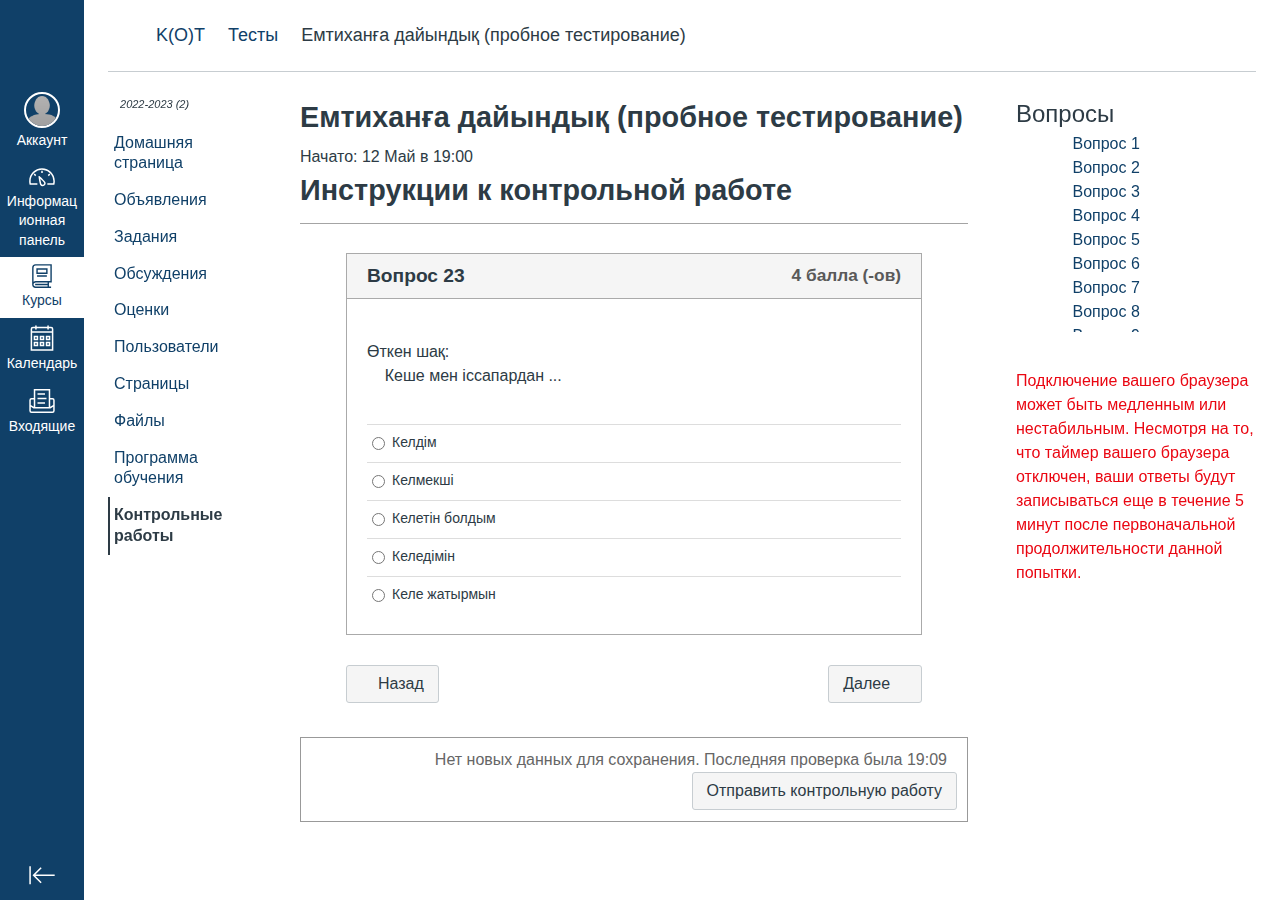
==== commit 45d35d2c: "Rename Тестирование_ Емтиханға дайындық (пробное тестирование).html to index.html" ====
--- a/index.html
+++ b/index.html
@@ -1,24 +1,24 @@
 <!DOCTYPE html>
-<!-- saved from url=(0075)https://canvas.turan-edu.kz/courses/7641/quizzes/7276/take/questions/283375 -->
+<!-- saved from url=(0076)https://canvas.turan-edu.kz/courses/7462/quizzes/10031/take/questions/346256 -->
 <html class="" dir="ltr" lang="ru"><head><meta http-equiv="Content-Type" content="text/html; charset=UTF-8">
-
+  
   <link rel="preconnect" href="https://fonts.gstatic.com/" crossorigin="">
-    <link rel="stylesheet" media="screen" href="./Тестирование_ Закрытый тест по теме 2_files/lato_extended-38dc7d1774.css">
-  <link href="./Тестирование_ Закрытый тест по теме 2_files/css2" rel="stylesheet">
-  <link href="./Тестирование_ Закрытый тест по теме 2_files/css2(1)" rel="stylesheet">
+    <link rel="stylesheet" media="screen" href="./Тестирование_ Емтиханға дайындық (пробное тестирование)_files/lato_extended-38dc7d1774.css">
+  <link href="./Тестирование_ Емтиханға дайындық (пробное тестирование)_files/css2" rel="stylesheet">
+  <link href="./Тестирование_ Емтиханға дайындық (пробное тестирование)_files/css2(1)" rel="stylesheet">
     <script>if (navigator.userAgent.match(/(MSIE|Trident\/)/)) location.replace('/ie-is-not-supported.html')</script>
-
+  
   <link rel="shortcut icon" type="image/x-icon" href="https://canvas.turan-edu.kz/dist/images/favicon-e10d657a73.ico">
   <link rel="apple-touch-icon" href="https://canvas.turan-edu.kz/dist/images/apple-touch-icon-585e5d997d.png">
-  <link rel="stylesheet" media="all" href="./Тестирование_ Закрытый тест по теме 2_files/variables-8391c84da435c9cfceea2b2b3317ff66.css">
-  <link rel="stylesheet" media="all" href="./Тестирование_ Закрытый тест по теме 2_files/common-458fddbfee.css">
-
+  <link rel="stylesheet" media="all" href="./Тестирование_ Емтиханға дайындық (пробное тестирование)_files/variables-8391c84da435c9cfceea2b2b3317ff66.css">
+  <link rel="stylesheet" media="all" href="./Тестирование_ Емтиханға дайындық (пробное тестирование)_files/common-458fddbfee.css">
+  
   <meta name="viewport" content="width=device-width, initial-scale=1">
   <meta name="theme-color" content="#104068">
-  <link rel="stylesheet" media="all" href="./Тестирование_ Закрытый тест по теме 2_files/quizzes-c09bd1ecd9.css">
-<link rel="stylesheet" media="all" href="./Тестирование_ Закрытый тест по теме 2_files/tinymce-087dd5e845.css">
-
-  <link rel="stylesheet" media="all" href="./Тестирование_ Закрытый тест по теме 2_files/custom-main.css">
+  <link rel="stylesheet" media="all" href="./Тестирование_ Емтиханға дайындық (пробное тестирование)_files/quizzes-c09bd1ecd9.css">
+<link rel="stylesheet" media="all" href="./Тестирование_ Емтиханға дайындық (пробное тестирование)_files/tinymce-087dd5e845.css">
+  
+  <link rel="stylesheet" media="all" href="./Тестирование_ Емтиханға дайындық (пробное тестирование)_files/custom-main.css">
   <script>
     function _earlyClick(e){
       var c = e.target
@@ -37,10 +37,10 @@
 
   <script>
     INST = {"environment":"production","disableCrocodocPreviews":true,"logPageViews":true,"maxVisibleEditorButtons":3,"editorButtons":[]};
-    ENV = {"ASSET_HOST":"","active_brand_config_json_url":"/dist/brandable_css/27fd9ab7e1b0eba40d795adf85192923/variables-8391c84da435c9cfceea2b2b3317ff66.json","url_to_what_gets_loaded_inside_the_tinymce_editor_css":["/dist/brandable_css/27fd9ab7e1b0eba40d795adf85192923/variables-8391c84da435c9cfceea2b2b3317ff66.css","/dist/brandable_css/new_styles_normal_contrast/bundles/what_gets_loaded_inside_the_tinymce_editor-bae7b87466.css","/dist/brandable_css/no_variables/bundles/lato_extended-38dc7d1774.css"],"url_for_high_contrast_tinymce_editor_css":["/dist/brandable_css/default/variables-high_contrast-8391c84da435c9cfceea2b2b3317ff66.css","/dist/brandable_css/new_styles_high_contrast/bundles/what_gets_loaded_inside_the_tinymce_editor-58f1c17017.css","/dist/brandable_css/no_variables/bundles/lato_extended-38dc7d1774.css"],"current_user_id":"13681","current_user_roles":["user","student"],"current_user_types":[],"current_user_disabled_inbox":false,"files_domain":"canvas.turan-edu.kz","DOMAIN_ROOT_ACCOUNT_ID":"10000000000001","k12":false,"use_responsive_layout":false,"use_rce_enhancements":true,"rce_auto_save":false,"help_link_name":"Справка","help_link_icon":"help","use_high_contrast":false,"disable_celebrations":false,"disable_keyboard_shortcuts":false,"LTI_LAUNCH_FRAME_ALLOWANCES":["geolocation *","microphone *","camera *","midi *","encrypted-media *","autoplay *"],"DEEP_LINKING_POST_MESSAGE_ORIGIN":"https://canvas.turan-edu.kz","DEEP_LINKING_LOGGING":null,"SETTINGS":{"open_registration":false,"collapse_global_nav":false,"show_feedback_link":false},"DIRECT_SHARE_ENABLED":false,"FEATURES":{"cc_in_rce_video_tray":false,"featured_help_links":false,"rce_lti_favorites":false,"new_math_equation_handling":false,"assignment_bulk_edit":false,"responsive_awareness":false,"recent_history":false,"responsive_misc":false,"product_tours":false,"module_dnd":false,"files_dnd":false,"unpublished_courses":true,"bulk_delete_pages":false,"usage_rights_discussion_topics":false,"inline_math_everywhere":false,"canvas_k6_theme":false},"current_user":{"id":"13681","display_name":"Никита Кононец","avatar_image_url":"https://canvas.turan-edu.kz/images/messages/avatar-50.png","html_url":"https://canvas.turan-edu.kz/about/13681","pronouns":null,"avatar_is_fallback":true},"context_asset_string":"course_7641","ping_url":"https://canvas.turan-edu.kz/api/v1/courses/7641/ping","TIMEZONE":"Asia/Almaty","CONTEXT_TIMEZONE":"Asia/Almaty","LOCALE":"ru","BIGEASY_LOCALE":"ru_RU","FULLCALENDAR_LOCALE":"ru","MOMENT_LOCALE":"ru","RICH_CONTENT_APP_HOST":"https://canvas.turan-edu.kz/canvas-rce-api","RICH_CONTENT_SKIP_SIDEBAR":null,"JWT":"[base64]","RICH_CONTENT_CAN_UPLOAD_FILES":false,"RICH_CONTENT_FILES_TAB_DISABLED":false,"RICH_CONTENT_INST_RECORD_TAB_DISABLED":false,"SUBMISSION_DOWNLOAD_DIALOG_TITLE":"Скачать файл со всеми отправками контрольных работ","UPLOAD_URL":"/api/v1/courses/7641/quizzes/7276/submissions/self/files","QUIZ_SUBMISSION_EVENTS_URL":"https://canvas.turan-edu.kz/api/v1/courses/7641/quizzes/7276/submissions/80406/events","ATTACHMENTS":{},"CONTEXT_ACTION_SOURCE":"quizzes","COURSE_ID":"7641","LOCKDOWN_BROWSER":false,"QUIZ":{"id":"7276","title":"Закрытый тест по теме 2","html_url":"https://canvas.turan-edu.kz/courses/7641/quizzes/7276","mobile_url":"https://canvas.turan-edu.kz/courses/7641/quizzes/7276?force_user=1\u0026persist_headless=1","description":"","quiz_type":"assignment","time_limit":20,"timer_autosubmit_disabled":false,"shuffle_answers":true,"show_correct_answers":true,"scoring_policy":"keep_highest","allowed_attempts":1,"one_question_at_a_time":true,"question_count":5,"points_possible":100.0,"cant_go_back":false,"ip_filter":null,"due_at":"2023-02-25T23:59:00+06:00","lock_at":"2023-05-31T23:59:00+06:00","unlock_at":"2023-02-20T00:00:00+06:00","published":true,"locked_for_user":false,"hide_results":null,"show_correct_answers_at":null,"hide_correct_answers_at":null,"all_dates":[{"due_at":"2023-02-25T23:59:00+06:00","unlock_at":"2023-02-20T00:00:00+06:00","lock_at":"2023-05-31T23:59:00+06:00","base":true}],"can_update":false,"require_lockdown_browser":false,"require_lockdown_browser_for_results":false,"require_lockdown_browser_monitor":false,"lockdown_browser_monitor_data":null,"permissions":{"manage":false,"read":true,"update":false,"create":false,"submit":true,"preview":false,"delete":false,"read_statistics":false,"grade":false,"review_grades":false,"view_answer_audits":false},"quiz_reports_url":"https://canvas.turan-edu.kz/api/v1/courses/7641/quizzes/7276/reports","quiz_statistics_url":"https://canvas.turan-edu.kz/api/v1/courses/7641/quizzes/7276/statistics","quiz_submission_versions_html_url":"https://canvas.turan-edu.kz/courses/7641/quizzes/7276/submission_versions","assignment_id":"129093","one_time_results":false,"assignment_group_id":"20253","show_correct_answers_last_attempt":false,"version_number":3,"has_access_code":false,"post_to_sis":false,"migration_id":null},"QUIZ_DETAILS_URL":"https://canvas.turan-edu.kz/courses/7641/quizzes/7276/managed_quiz_data","QUIZZES_URL":"https://canvas.turan-edu.kz/courses/7641/quizzes","MAX_GROUP_CONVERSATION_SIZE":100,"badge_counts":{"submissions":0},"notices":[],"active_context_tab":"quizzes"};
+    ENV = {"ASSET_HOST":"","active_brand_config_json_url":"/dist/brandable_css/27fd9ab7e1b0eba40d795adf85192923/variables-8391c84da435c9cfceea2b2b3317ff66.json","url_to_what_gets_loaded_inside_the_tinymce_editor_css":["/dist/brandable_css/27fd9ab7e1b0eba40d795adf85192923/variables-8391c84da435c9cfceea2b2b3317ff66.css","/dist/brandable_css/new_styles_normal_contrast/bundles/what_gets_loaded_inside_the_tinymce_editor-bae7b87466.css","/dist/brandable_css/no_variables/bundles/lato_extended-38dc7d1774.css"],"url_for_high_contrast_tinymce_editor_css":["/dist/brandable_css/default/variables-high_contrast-8391c84da435c9cfceea2b2b3317ff66.css","/dist/brandable_css/new_styles_high_contrast/bundles/what_gets_loaded_inside_the_tinymce_editor-58f1c17017.css","/dist/brandable_css/no_variables/bundles/lato_extended-38dc7d1774.css"],"current_user_id":"13681","current_user_roles":["user","student"],"current_user_types":[],"current_user_disabled_inbox":false,"files_domain":"canvas.turan-edu.kz","DOMAIN_ROOT_ACCOUNT_ID":"10000000000001","k12":false,"use_responsive_layout":false,"use_rce_enhancements":true,"rce_auto_save":false,"help_link_name":"Справка","help_link_icon":"help","use_high_contrast":false,"disable_celebrations":false,"disable_keyboard_shortcuts":false,"LTI_LAUNCH_FRAME_ALLOWANCES":["geolocation *","microphone *","camera *","midi *","encrypted-media *","autoplay *"],"DEEP_LINKING_POST_MESSAGE_ORIGIN":"https://canvas.turan-edu.kz","DEEP_LINKING_LOGGING":null,"SETTINGS":{"open_registration":false,"collapse_global_nav":false,"show_feedback_link":false},"DIRECT_SHARE_ENABLED":false,"FEATURES":{"cc_in_rce_video_tray":false,"featured_help_links":false,"rce_lti_favorites":false,"new_math_equation_handling":false,"assignment_bulk_edit":false,"responsive_awareness":false,"recent_history":false,"responsive_misc":false,"product_tours":false,"module_dnd":false,"files_dnd":false,"unpublished_courses":true,"bulk_delete_pages":false,"usage_rights_discussion_topics":false,"inline_math_everywhere":false,"canvas_k6_theme":false},"current_user":{"id":"13681","display_name":"Никита Кононец","avatar_image_url":"https://canvas.turan-edu.kz/images/messages/avatar-50.png","html_url":"https://canvas.turan-edu.kz/about/13681","pronouns":null,"avatar_is_fallback":true},"context_asset_string":"course_7462","ping_url":"https://canvas.turan-edu.kz/api/v1/courses/7462/ping","TIMEZONE":"Asia/Almaty","CONTEXT_TIMEZONE":"Asia/Almaty","LOCALE":"ru","BIGEASY_LOCALE":"ru_RU","FULLCALENDAR_LOCALE":"ru","MOMENT_LOCALE":"ru","RICH_CONTENT_APP_HOST":"https://canvas.turan-edu.kz/canvas-rce-api","RICH_CONTENT_SKIP_SIDEBAR":null,"JWT":"[base64]","RICH_CONTENT_CAN_UPLOAD_FILES":false,"RICH_CONTENT_FILES_TAB_DISABLED":false,"RICH_CONTENT_INST_RECORD_TAB_DISABLED":false,"SUBMISSION_DOWNLOAD_DIALOG_TITLE":"Скачать файл со всеми отправками контрольных работ","UPLOAD_URL":"/api/v1/courses/7462/quizzes/10031/submissions/self/files","QUIZ_SUBMISSION_EVENTS_URL":"https://canvas.turan-edu.kz/api/v1/courses/7462/quizzes/10031/submissions/97754/events","ATTACHMENTS":{},"CONTEXT_ACTION_SOURCE":"quizzes","COURSE_ID":"7462","LOCKDOWN_BROWSER":false,"QUIZ":{"id":"10031","title":"Емтиханға дайындық (пробное тестирование)","html_url":"https://canvas.turan-edu.kz/courses/7462/quizzes/10031","mobile_url":"https://canvas.turan-edu.kz/courses/7462/quizzes/10031?force_user=1\u0026persist_headless=1","description":"","quiz_type":"assignment","time_limit":50,"timer_autosubmit_disabled":false,"shuffle_answers":true,"show_correct_answers":false,"scoring_policy":"keep_highest","allowed_attempts":20,"one_question_at_a_time":true,"question_count":25,"points_possible":100.0,"cant_go_back":false,"ip_filter":null,"due_at":null,"lock_at":"2023-05-15T23:59:59+06:00","unlock_at":"2023-05-11T00:00:00+06:00","published":true,"locked_for_user":false,"hide_results":"until_after_last_attempt","show_correct_answers_at":null,"hide_correct_answers_at":null,"all_dates":[{"due_at":null,"unlock_at":"2023-05-11T00:00:00+06:00","lock_at":"2023-05-15T23:59:59+06:00","base":true}],"can_update":false,"require_lockdown_browser":false,"require_lockdown_browser_for_results":false,"require_lockdown_browser_monitor":false,"lockdown_browser_monitor_data":null,"permissions":{"manage":false,"read":true,"update":false,"create":false,"submit":true,"preview":false,"delete":false,"read_statistics":false,"grade":false,"review_grades":false,"view_answer_audits":false},"quiz_reports_url":"https://canvas.turan-edu.kz/api/v1/courses/7462/quizzes/10031/reports","quiz_statistics_url":"https://canvas.turan-edu.kz/api/v1/courses/7462/quizzes/10031/statistics","quiz_submission_versions_html_url":"https://canvas.turan-edu.kz/courses/7462/quizzes/10031/submission_versions","assignment_id":"147949","one_time_results":false,"assignment_group_id":"22318","show_correct_answers_last_attempt":false,"version_number":4,"has_access_code":false,"post_to_sis":false,"migration_id":null},"QUIZ_DETAILS_URL":"https://canvas.turan-edu.kz/courses/7462/quizzes/10031/managed_quiz_data","QUIZZES_URL":"https://canvas.turan-edu.kz/courses/7462/quizzes","MAX_GROUP_CONVERSATION_SIZE":100,"badge_counts":{"submissions":0},"notices":[],"active_context_tab":"quizzes"};
   </script>
 
-  <link rel="preload" href="./Тестирование_ Закрытый тест по теме 2_files/variables-8391c84da435c9cfceea2b2b3317ff66.js.Без названия" as="script" type="text/javascript"><link rel="preload" href="./Тестирование_ Закрытый тест по теме 2_files/Almaty-e1f937f55a.js.Без названия" as="script" type="text/javascript"><link rel="preload" href="./Тестирование_ Закрытый тест по теме 2_files/Almaty-e1f937f55a.js.Без названия" as="script" type="text/javascript"><link rel="preload" href="./Тестирование_ Закрытый тест по теме 2_files/ru_RU-027a6d6a66.js.Без названия" as="script" type="text/javascript"><link rel="preload" href="./Тестирование_ Закрытый тест по теме 2_files/ru-c-f00c3fe22c.js.Без названия" as="script" type="text/javascript"><link rel="preload" href="./Тестирование_ Закрытый тест по теме 2_files/main-e-73967736ee.js.Без названия" as="script" type="text/javascript"><script>
+  <link rel="preload" href="./Тестирование_ Емтиханға дайындық (пробное тестирование)_files/variables-8391c84da435c9cfceea2b2b3317ff66.js.Без названия" as="script" type="text/javascript"><link rel="preload" href="./Тестирование_ Емтиханға дайындық (пробное тестирование)_files/Almaty-e1f937f55a.js.Без названия" as="script" type="text/javascript"><link rel="preload" href="./Тестирование_ Емтиханға дайындық (пробное тестирование)_files/Almaty-e1f937f55a.js.Без названия" as="script" type="text/javascript"><link rel="preload" href="./Тестирование_ Емтиханға дайындық (пробное тестирование)_files/ru_RU-027a6d6a66.js.Без названия" as="script" type="text/javascript"><link rel="preload" href="./Тестирование_ Емтиханға дайындық (пробное тестирование)_files/ru-c-f00c3fe22c.js.Без названия" as="script" type="text/javascript"><link rel="preload" href="./Тестирование_ Емтиханға дайындық (пробное тестирование)_files/main-e-73967736ee.js.Без названия" as="script" type="text/javascript"><script>
 //<![CDATA[
 
       ;["/dist/brandable_css/27fd9ab7e1b0eba40d795adf85192923/variables-8391c84da435c9cfceea2b2b3317ff66.js", "/dist/timezone/Asia/Almaty-e1f937f55a.js", "/dist/timezone/Asia/Almaty-e1f937f55a.js", "/dist/timezone/ru_RU-027a6d6a66.js", "/dist/webpack-production/moment/locale/ru-c-f00c3fe22c.js", "/dist/webpack-production/main-e-73967736ee.js"].forEach(function(src) {
@@ -50,17 +50,17 @@
         document.head.appendChild(s)
       });
 //]]>
-</script><script src="./Тестирование_ Закрытый тест по теме 2_files/variables-8391c84da435c9cfceea2b2b3317ff66.js.Без названия"></script><script src="./Тестирование_ Закрытый тест по теме 2_files/Almaty-e1f937f55a.js.Без названия"></script><script src="./Тестирование_ Закрытый тест по теме 2_files/Almaty-e1f937f55a.js.Без названия"></script><script src="./Тестирование_ Закрытый тест по теме 2_files/ru_RU-027a6d6a66.js.Без названия"></script><script src="./Тестирование_ Закрытый тест по теме 2_files/ru-c-f00c3fe22c.js.Без названия"></script><script src="./Тестирование_ Закрытый тест по теме 2_files/main-e-73967736ee.js.Без названия"></script><link rel="preload" href="./Тестирование_ Закрытый тест по теме 2_files/0-c-9c6209728c.js.Без названия" as="script" type="text/javascript"><link rel="preload" href="./Тестирование_ Закрытый тест по теме 2_files/2-c-9f3a9f2b3d.js.Без названия" as="script" type="text/javascript"><link rel="preload" href="./Тестирование_ Закрытый тест по теме 2_files/6-c-82ed72feeb.js.Без названия" as="script" type="text/javascript"><link rel="preload" href="./Тестирование_ Закрытый тест по теме 2_files/11-c-5647136712.js.Без названия" as="script" type="text/javascript"><link rel="preload" href="./Тестирование_ Закрытый тест по теме 2_files/15-c-4df8d5adc4.js.Без названия" as="script" type="text/javascript"><link rel="preload" href="./Тестирование_ Закрытый тест по теме 2_files/25-c-f87cf2f1d5.js.Без названия" as="script" type="text/javascript"><link rel="preload" href="./Тестирование_ Закрытый тест по теме 2_files/167-c-9465768105.js.Без названия" as="script" type="text/javascript"><link rel="preload" href="./Тестирование_ Закрытый тест по теме 2_files/take_quiz-c-94cbddee19.js.Без названия" as="script" type="text/javascript"><script>
+</script><script src="./Тестирование_ Емтиханға дайындық (пробное тестирование)_files/variables-8391c84da435c9cfceea2b2b3317ff66.js.Без названия"></script><script src="./Тестирование_ Емтиханға дайындық (пробное тестирование)_files/Almaty-e1f937f55a.js.Без названия"></script><script src="./Тестирование_ Емтиханға дайындық (пробное тестирование)_files/Almaty-e1f937f55a.js.Без названия"></script><script src="./Тестирование_ Емтиханға дайындық (пробное тестирование)_files/ru_RU-027a6d6a66.js.Без названия"></script><script src="./Тестирование_ Емтиханға дайындық (пробное тестирование)_files/ru-c-f00c3fe22c.js.Без названия"></script><script src="./Тестирование_ Емтиханға дайындық (пробное тестирование)_files/main-e-73967736ee.js.Без названия"></script><link rel="preload" href="./Тестирование_ Емтиханға дайындық (пробное тестирование)_files/0-c-9c6209728c.js.Без названия" as="script" type="text/javascript"><link rel="preload" href="./Тестирование_ Емтиханға дайындық (пробное тестирование)_files/2-c-9f3a9f2b3d.js.Без названия" as="script" type="text/javascript"><link rel="preload" href="./Тестирование_ Емтиханға дайындық (пробное тестирование)_files/6-c-82ed72feeb.js.Без названия" as="script" type="text/javascript"><link rel="preload" href="./Тестирование_ Емтиханға дайындық (пробное тестирование)_files/11-c-5647136712.js.Без названия" as="script" type="text/javascript"><link rel="preload" href="./Тестирование_ Емтиханға дайындық (пробное тестирование)_files/15-c-4df8d5adc4.js.Без названия" as="script" type="text/javascript"><link rel="preload" href="./Тестирование_ Емтиханға дайындық (пробное тестирование)_files/25-c-f87cf2f1d5.js.Без названия" as="script" type="text/javascript"><link rel="preload" href="./Тестирование_ Емтиханға дайындық (пробное тестирование)_files/167-c-9465768105.js.Без названия" as="script" type="text/javascript"><link rel="preload" href="./Тестирование_ Емтиханға дайындық (пробное тестирование)_files/take_quiz-c-94cbddee19.js.Без названия" as="script" type="text/javascript"><script>
 //<![CDATA[
 (window.bundles || (window.bundles = [])).push('take_quiz');
 (window.bundles || (window.bundles = [])).push('navigation_header');
 //]]>
 </script>
-  <title>Тестирование: Закрытый тест по теме 2</title>
-
-
-
-<style type="text/css"></style><script charset="utf-8" src="./Тестирование_ Закрытый тест по теме 2_files/0-c-9c6209728c.js.Без названия"></script><script charset="utf-8" src="./Тестирование_ Закрытый тест по теме 2_files/2-c-9f3a9f2b3d.js.Без названия"></script><script charset="utf-8" src="./Тестирование_ Закрытый тест по теме 2_files/6-c-82ed72feeb.js.Без названия"></script><script charset="utf-8" src="./Тестирование_ Закрытый тест по теме 2_files/11-c-5647136712.js.Без названия"></script><script charset="utf-8" src="./Тестирование_ Закрытый тест по теме 2_files/15-c-4df8d5adc4.js.Без названия"></script><script charset="utf-8" src="./Тестирование_ Закрытый тест по теме 2_files/25-c-f87cf2f1d5.js.Без названия"></script><script charset="utf-8" src="./Тестирование_ Закрытый тест по теме 2_files/167-c-9465768105.js.Без названия"></script><script charset="utf-8" src="./Тестирование_ Закрытый тест по теме 2_files/take_quiz-c-94cbddee19.js.Без названия"></script><script charset="utf-8" src="./Тестирование_ Закрытый тест по теме 2_files/709-c-d0e145de5a.js.Без названия"></script><style type="text/css" data-glamor=""></style><link rel="stylesheet" href="./Тестирование_ Закрытый тест по теме 2_files/LDBLoginPopup-874c7812ef.css" data-loaded-by-brandablecss="true"><link rel="stylesheet" href="./Тестирование_ Закрытый тест по теме 2_files/KeyboardShortcuts-f4493af988.css" data-loaded-by-brandablecss="true"><meta name="chromesniffer" id="chromesniffer_meta" content="{&quot;jQuery&quot;:&quot;1.7.2&quot;,&quot;spin.js&quot;:-1,&quot;jQuery UI&quot;:&quot;@VERSION&quot;}"><script type="text/javascript" src="chrome-extension://fhhdlnnepfjhlhilgmeepgkhjmhhhjkh/js/detector.js"></script><script charset="utf-8" src="./Тестирование_ Закрытый тест по теме 2_files/20-c-ab5cb3899a.js.Без названия"></script><script charset="utf-8" src="./Тестирование_ Закрытый тест по теме 2_files/28-c-3e854c1b70.js.Без названия"></script><script charset="utf-8" src="./Тестирование_ Закрытый тест по теме 2_files/31-c-b1a5ad1a10.js.Без названия"></script><script charset="utf-8" src="./Тестирование_ Закрытый тест по теме 2_files/42-c-09d6f737d6.js.Без названия"></script><script charset="utf-8" src="./Тестирование_ Закрытый тест по теме 2_files/76-c-ff552a5fdf.js.Без названия"></script><script charset="utf-8" src="./Тестирование_ Закрытый тест по теме 2_files/110-c-9459ac3a55.js.Без названия"></script><script charset="utf-8" src="./Тестирование_ Закрытый тест по теме 2_files/717-c-36b80ec6b7.js.Без названия"></script><style type="text/css">.mejs-offscreen{clip:rect(1px 1px 1px 1px);clip:rect(1px,1px,1px,1px);clip-path:polygon(0px 0,0 0,0 0,0 0);position:absolute!important;height:1px;width:1px;overflow:hidden}.mejs-container{position:relative;background:#000;font-family:Helvetica,Arial,serif;text-align:left;vertical-align:top;text-indent:0}.mejs-fill-container,.mejs-fill-container .mejs-container{width:100%;height:100%}.mejs-fill-container{overflow:hidden}.mejs-container:focus{outline:0}.me-plugin{position:absolute}.mejs-embed,.mejs-embed body{width:100%;height:100%;margin:0;padding:0;background:#000;overflow:hidden}.mejs-fullscreen{overflow:hidden!important}.mejs-container-fullscreen{position:fixed;left:0;top:0;right:0;bottom:0;overflow:hidden;z-index:1000}.mejs-container-fullscreen .mejs-mediaelement,.mejs-container-fullscreen video{width:100%;height:100%}.mejs-clear{clear:both}.mejs-background{position:absolute;top:0;left:0}.mejs-mediaelement{position:absolute;top:0;left:0;width:100%;height:100%}.mejs-poster{position:absolute;top:0;left:0;background-size:contain;background-position:50% 50%;background-repeat:no-repeat}:root .mejs-poster img{display:none}.mejs-poster img{border:0;padding:0}.mejs-overlay{position:absolute;top:0;left:0}.mejs-overlay-play{cursor:pointer}.mejs-overlay-button{position:absolute;top:50%;left:50%;width:100px;height:100px;margin:-50px 0 0 -50px;background:url(/dist/webpack-production/746c3af7a145a09239a36e5ef61cfea0.svg) no-repeat}.no-svg .mejs-overlay-button{background-image:url(/dist/webpack-production/716436fb3df0d29e6b37dd62d952676a.png)}.mejs-overlay:hover .mejs-overlay-button{background-position:0 -100px}.mejs-overlay-loading{position:absolute;top:50%;left:50%;width:80px;height:80px;margin:-40px 0 0 -40px;background:#333;background:url(/dist/webpack-production/703c659e4bf563a05c6338a1727e006c.png);background:rgba(0,0,0,.9);background:-webkit-gradient(linear,0 0,0 100%,from(rgba(50,50,50,.9)),to(rgba(0,0,0,.9)));background:-webkit-linear-gradient(top,rgba(50,50,50,.9),rgba(0,0,0,.9));background:-moz-linear-gradient(top,rgba(50,50,50,.9),rgba(0,0,0,.9));background:-o-linear-gradient(top,rgba(50,50,50,.9),rgba(0,0,0,.9));background:-ms-linear-gradient(top,rgba(50,50,50,.9),rgba(0,0,0,.9));background:linear-gradient(rgba(50,50,50,.9),rgba(0,0,0,.9))}.mejs-overlay-loading span{display:block;width:80px;height:80px;background:transparent url(/dist/webpack-production/76b326f4d44222126fee21076595bef5.gif) 50% 50% no-repeat}.mejs-container .mejs-controls{position:absolute;list-style-type:none;margin:0;padding:0;bottom:0;left:0;background:url(/dist/webpack-production/703c659e4bf563a05c6338a1727e006c.png);background:rgba(0,0,0,.7);background:-webkit-gradient(linear,0 0,0 100%,from(rgba(50,50,50,.7)),to(rgba(0,0,0,.7)));background:-webkit-linear-gradient(top,rgba(50,50,50,.7),rgba(0,0,0,.7));background:-moz-linear-gradient(top,rgba(50,50,50,.7),rgba(0,0,0,.7));background:-o-linear-gradient(top,rgba(50,50,50,.7),rgba(0,0,0,.7));background:-ms-linear-gradient(top,rgba(50,50,50,.7),rgba(0,0,0,.7));background:linear-gradient(rgba(50,50,50,.7),rgba(0,0,0,.7));height:30px;width:100%}.mejs-container .mejs-controls div{list-style-type:none;background-image:none;display:block;float:left;margin:0;padding:0;width:26px;height:26px;font-size:11px;line-height:11px;font-family:Helvetica,Arial,serif;border:0}.mejs-controls .mejs-button button{cursor:pointer;display:block;font-size:0;line-height:0;text-decoration:none;margin:7px 5px;padding:0;position:absolute;height:16px;width:16px;border:0;background:transparent url(/dist/webpack-production/40f56f5a736da4effeb790cedb8a52f0.svg) no-repeat}.no-svg .mejs-controls .mejs-button button{background-image:url(/dist/webpack-production/24a0227fbdd3acfd86ff03fc3fc6c8a4.png)}.mejs-controls .mejs-button button:focus{outline:dotted 1px #999}.mejs-container .mejs-controls .mejs-time{color:#fff;display:block;height:17px;width:auto;padding:10px 3px 0;overflow:hidden;text-align:center;-moz-box-sizing:content-box;-webkit-box-sizing:content-box;box-sizing:content-box}.mejs-container .mejs-controls .mejs-time a{color:#fff;font-size:11px;line-height:12px;display:block;float:left;margin:1px 2px 0 0;width:auto}.mejs-controls .mejs-play button{background-position:0 0}.mejs-controls .mejs-pause button{background-position:0 -16px}.mejs-controls .mejs-stop button{background-position:-112px 0}.mejs-controls div.mejs-time-rail{direction:ltr;width:200px;padding-top:5px}.mejs-controls .mejs-time-rail span,.mejs-controls .mejs-time-rail a{display:block;position:absolute;width:180px;height:10px;-webkit-border-radius:2px;-moz-border-radius:2px;border-radius:2px;cursor:pointer}.mejs-controls .mejs-time-rail .mejs-time-total{margin:5px;background:#333;background:rgba(50,50,50,.8);background:-webkit-gradient(linear,0 0,0 100%,from(rgba(30,30,30,.8)),to(rgba(60,60,60,.8)));background:-webkit-linear-gradient(top,rgba(30,30,30,.8),rgba(60,60,60,.8));background:-moz-linear-gradient(top,rgba(30,30,30,.8),rgba(60,60,60,.8));background:-o-linear-gradient(top,rgba(30,30,30,.8),rgba(60,60,60,.8));background:-ms-linear-gradient(top,rgba(30,30,30,.8),rgba(60,60,60,.8));background:linear-gradient(rgba(30,30,30,.8),rgba(60,60,60,.8))}.mejs-controls .mejs-time-rail .mejs-time-buffering{width:100%;background-image:-o-linear-gradient(-45deg,rgba(255,255,255,.15) 25%,transparent 25%,transparent 50%,rgba(255,255,255,.15) 50%,rgba(255,255,255,.15) 75%,transparent 75%,transparent);background-image:-webkit-gradient(linear,0 100%,100% 0,color-stop(0.25,rgba(255,255,255,.15)),color-stop(0.25,transparent),color-stop(0.5,transparent),color-stop(0.5,rgba(255,255,255,.15)),color-stop(0.75,rgba(255,255,255,.15)),color-stop(0.75,transparent),to(transparent));background-image:-webkit-linear-gradient(-45deg,rgba(255,255,255,.15) 25%,transparent 25%,transparent 50%,rgba(255,255,255,.15) 50%,rgba(255,255,255,.15) 75%,transparent 75%,transparent);background-image:-moz-linear-gradient(-45deg,rgba(255,255,255,.15) 25%,transparent 25%,transparent 50%,rgba(255,255,255,.15) 50%,rgba(255,255,255,.15) 75%,transparent 75%,transparent);background-image:-ms-linear-gradient(-45deg,rgba(255,255,255,.15) 25%,transparent 25%,transparent 50%,rgba(255,255,255,.15) 50%,rgba(255,255,255,.15) 75%,transparent 75%,transparent);background-image:linear-gradient(-45deg,rgba(255,255,255,.15) 25%,transparent 25%,transparent 50%,rgba(255,255,255,.15) 50%,rgba(255,255,255,.15) 75%,transparent 75%,transparent);-webkit-background-size:15px 15px;-moz-background-size:15px 15px;-o-background-size:15px 15px;background-size:15px 15px;-webkit-animation:buffering-stripes 2s linear infinite;-moz-animation:buffering-stripes 2s linear infinite;-ms-animation:buffering-stripes 2s linear infinite;-o-animation:buffering-stripes 2s linear infinite;animation:buffering-stripes 2s linear infinite}@-webkit-keyframes buffering-stripes{from{background-position:0 0}to{background-position:30px 0}}@-moz-keyframes buffering-stripes{from{background-position:0 0}to{background-position:30px 0}}@-ms-keyframes buffering-stripes{from{background-position:0 0}to{background-position:30px 0}}@-o-keyframes buffering-stripes{from{background-position:0 0}to{background-position:30px 0}}@keyframes buffering-stripes{from{background-position:0 0}to{background-position:30px 0}}.mejs-controls .mejs-time-rail .mejs-time-loaded{background:#3caac8;background:rgba(60,170,200,.8);background:-webkit-gradient(linear,0 0,0 100%,from(rgba(44,124,145,.8)),to(rgba(78,183,212,.8)));background:-webkit-linear-gradient(top,rgba(44,124,145,.8),rgba(78,183,212,.8));background:-moz-linear-gradient(top,rgba(44,124,145,.8),rgba(78,183,212,.8));background:-o-linear-gradient(top,rgba(44,124,145,.8),rgba(78,183,212,.8));background:-ms-linear-gradient(top,rgba(44,124,145,.8),rgba(78,183,212,.8));background:linear-gradient(rgba(44,124,145,.8),rgba(78,183,212,.8));width:0}.mejs-controls .mejs-time-rail .mejs-time-current{background:#fff;background:rgba(255,255,255,.8);background:-webkit-gradient(linear,0 0,0 100%,from(rgba(255,255,255,.9)),to(rgba(200,200,200,.8)));background:-webkit-linear-gradient(top,rgba(255,255,255,.9),rgba(200,200,200,.8));background:-moz-linear-gradient(top,rgba(255,255,255,.9),rgba(200,200,200,.8));background:-o-linear-gradient(top,rgba(255,255,255,.9),rgba(200,200,200,.8));background:-ms-linear-gradient(top,rgba(255,255,255,.9),rgba(200,200,200,.8));background:linear-gradient(rgba(255,255,255,.9),rgba(200,200,200,.8));width:0}.mejs-controls .mejs-time-rail .mejs-time-handle{display:none;position:absolute;margin:0;width:10px;background:#fff;-webkit-border-radius:5px;-moz-border-radius:5px;border-radius:5px;cursor:pointer;border:solid 2px #333;top:-2px;text-align:center}.mejs-controls .mejs-time-rail .mejs-time-float{position:absolute;display:none;background:#eee;width:36px;height:17px;border:solid 1px #333;top:-26px;margin-left:-18px;text-align:center;color:#111}.mejs-controls .mejs-time-rail .mejs-time-float-current{margin:2px;width:30px;display:block;text-align:center;left:0}.mejs-controls .mejs-time-rail .mejs-time-float-corner{position:absolute;display:block;width:0;height:0;line-height:0;border:solid 5px #eee;border-color:#eee transparent transparent;-webkit-border-radius:0;-moz-border-radius:0;border-radius:0;top:15px;left:13px}.mejs-long-video .mejs-controls .mejs-time-rail .mejs-time-float{width:48px}.mejs-long-video .mejs-controls .mejs-time-rail .mejs-time-float-current{width:44px}.mejs-long-video .mejs-controls .mejs-time-rail .mejs-time-float-corner{left:18px}.mejs-controls .mejs-fullscreen-button button{background-position:-32px 0}.mejs-controls .mejs-unfullscreen button{background-position:-32px -16px}.mejs-controls .mejs-volume-button{}.mejs-controls .mejs-mute button{background-position:-16px -16px}.mejs-controls .mejs-unmute button{background-position:-16px 0}.mejs-controls .mejs-volume-button{position:relative}.mejs-controls .mejs-volume-button .mejs-volume-slider{height:115px;width:25px;background:url(/dist/webpack-production/703c659e4bf563a05c6338a1727e006c.png);background:rgba(50,50,50,.7);-webkit-border-radius:0;-moz-border-radius:0;border-radius:0;top:-115px;left:0;z-index:1;position:absolute;margin:0}.mejs-controls .mejs-volume-button:hover{-webkit-border-radius:0 0 4px 4px;-moz-border-radius:0 0 4px 4px;border-radius:0 0 4px 4px}.mejs-controls .mejs-volume-button .mejs-volume-slider .mejs-volume-total{position:absolute;left:11px;top:8px;width:2px;height:100px;background:#ddd;background:rgba(255,255,255,.5);margin:0}.mejs-controls .mejs-volume-button .mejs-volume-slider .mejs-volume-current{position:absolute;left:11px;top:8px;width:2px;height:100px;background:#ddd;background:rgba(255,255,255,.9);margin:0}.mejs-controls .mejs-volume-button .mejs-volume-slider .mejs-volume-handle{position:absolute;left:4px;top:-3px;width:16px;height:6px;background:#ddd;background:rgba(255,255,255,.9);cursor:N-resize;-webkit-border-radius:1px;-moz-border-radius:1px;border-radius:1px;margin:0}.mejs-controls a.mejs-horizontal-volume-slider{height:26px;width:56px;position:relative;display:block;float:left;vertical-align:middle}.mejs-controls .mejs-horizontal-volume-slider .mejs-horizontal-volume-total{position:absolute;left:0;top:11px;width:50px;height:8px;margin:0;padding:0;font-size:1px;-webkit-border-radius:2px;-moz-border-radius:2px;border-radius:2px;background:#333;background:rgba(50,50,50,.8);background:-webkit-gradient(linear,0 0,0 100%,from(rgba(30,30,30,.8)),to(rgba(60,60,60,.8)));background:-webkit-linear-gradient(top,rgba(30,30,30,.8),rgba(60,60,60,.8));background:-moz-linear-gradient(top,rgba(30,30,30,.8),rgba(60,60,60,.8));background:-o-linear-gradient(top,rgba(30,30,30,.8),rgba(60,60,60,.8));background:-ms-linear-gradient(top,rgba(30,30,30,.8),rgba(60,60,60,.8));background:linear-gradient(rgba(30,30,30,.8),rgba(60,60,60,.8))}.mejs-controls .mejs-horizontal-volume-slider .mejs-horizontal-volume-current{position:absolute;left:0;top:11px;width:50px;height:8px;margin:0;padding:0;font-size:1px;-webkit-border-radius:2px;-moz-border-radius:2px;border-radius:2px;background:#fff;background:rgba(255,255,255,.8);background:-webkit-gradient(linear,0 0,0 100%,from(rgba(255,255,255,.9)),to(rgba(200,200,200,.8)));background:-webkit-linear-gradient(top,rgba(255,255,255,.9),rgba(200,200,200,.8));background:-moz-linear-gradient(top,rgba(255,255,255,.9),rgba(200,200,200,.8));background:-o-linear-gradient(top,rgba(255,255,255,.9),rgba(200,200,200,.8));background:-ms-linear-gradient(top,rgba(255,255,255,.9),rgba(200,200,200,.8));background:linear-gradient(rgba(255,255,255,.9),rgba(200,200,200,.8))}.mejs-controls .mejs-horizontal-volume-slider .mejs-horizontal-volume-handle{display:none}.mejs-controls .mejs-captions-button{position:relative}.mejs-controls .mejs-captions-button button{background-position:-48px 0}.mejs-controls .mejs-captions-button .mejs-captions-selector{position:absolute;bottom:26px;right:-51px;width:85px;height:100px;background:url(/dist/webpack-production/703c659e4bf563a05c6338a1727e006c.png);background:rgba(50,50,50,.7);border:solid 1px transparent;padding:10px 10px 0;overflow:hidden;-webkit-border-radius:0;-moz-border-radius:0;border-radius:0}.mejs-controls .mejs-captions-button .mejs-captions-selector ul{margin:0;padding:0;display:block;list-style-type:none!important;overflow:hidden}.mejs-controls .mejs-captions-button .mejs-captions-selector ul li{margin:0 0 6px;padding:0;list-style-type:none!important;display:block;color:#fff;overflow:hidden}.mejs-controls .mejs-captions-button .mejs-captions-selector ul li input{clear:both;float:left;margin:3px 3px 0 5px}.mejs-controls .mejs-captions-button .mejs-captions-selector ul li label{width:55px;float:left;padding:4px 0 0;line-height:15px;font-family:Helvetica,Arial,serif;font-size:10px}.mejs-controls .mejs-captions-button .mejs-captions-translations{font-size:10px;margin:0 0 5px}.mejs-chapters{position:absolute;top:0;left:0;border-right:solid 1px #fff;width:10000px;z-index:1}.mejs-chapters .mejs-chapter{position:absolute;float:left;background:#222;background:rgba(0,0,0,.7);background:-webkit-gradient(linear,0 0,0 100%,from(rgba(50,50,50,.7)),to(rgba(0,0,0,.7)));background:-webkit-linear-gradient(top,rgba(50,50,50,.7),rgba(0,0,0,.7));background:-moz-linear-gradient(top,rgba(50,50,50,.7),rgba(0,0,0,.7));background:-o-linear-gradient(top,rgba(50,50,50,.7),rgba(0,0,0,.7));background:-ms-linear-gradient(top,rgba(50,50,50,.7),rgba(0,0,0,.7));background:linear-gradient(rgba(50,50,50,.7),rgba(0,0,0,.7));filter:progid:DXImageTransform.Microsoft.Gradient(GradientType=0, startColorstr=#323232, endColorstr=#000000);overflow:hidden;border:0}.mejs-chapters .mejs-chapter .mejs-chapter-block{font-size:11px;color:#fff;padding:5px;display:block;border-right:solid 1px #333;border-bottom:solid 1px #333;cursor:pointer}.mejs-chapters .mejs-chapter .mejs-chapter-block-last{border-right:0}.mejs-chapters .mejs-chapter .mejs-chapter-block:hover{background:#666;background:rgba(102,102,102,.7);background:-webkit-gradient(linear,0 0,0 100%,from(rgba(102,102,102,.7)),to(rgba(50,50,50,.6)));background:-webkit-linear-gradient(top,rgba(102,102,102,.7),rgba(50,50,50,.6));background:-moz-linear-gradient(top,rgba(102,102,102,.7),rgba(50,50,50,.6));background:-o-linear-gradient(top,rgba(102,102,102,.7),rgba(50,50,50,.6));background:-ms-linear-gradient(top,rgba(102,102,102,.7),rgba(50,50,50,.6));background:linear-gradient(rgba(102,102,102,.7),rgba(50,50,50,.6));filter:progid:DXImageTransform.Microsoft.Gradient(GradientType=0, startColorstr=#666666, endColorstr=#323232)}.mejs-chapters .mejs-chapter .mejs-chapter-block .ch-title{font-size:12px;font-weight:700;display:block;white-space:nowrap;text-overflow:ellipsis;margin:0 0 3px;line-height:12px}.mejs-chapters .mejs-chapter .mejs-chapter-block .ch-timespan{font-size:12px;line-height:12px;margin:3px 0 4px;display:block;white-space:nowrap;text-overflow:ellipsis}.mejs-captions-layer{position:absolute;bottom:0;left:0;text-align:center;line-height:20px;font-size:16px;color:#fff}.mejs-captions-layer a{color:#fff;text-decoration:underline}.mejs-captions-layer[lang=ar]{font-size:20px;font-weight:400}.mejs-captions-position{position:absolute;width:100%;bottom:15px;left:0}.mejs-captions-position-hover{bottom:35px}.mejs-captions-text,.mejs__captions-text *{padding:0;background:url(/dist/webpack-production/703c659e4bf563a05c6338a1727e006c.png);background:rgba(20,20,20,.5);white-space:pre-wrap;-webkit-box-shadow:5px 0 0 rgba(20,20,20,.5),-5px 0 0 rgba(20,20,20,.5);box-shadow:5px 0 0 rgba(20,20,20,.5),-5px 0 0 rgba(20,20,20,.5)}.me-cannotplay{}.me-cannotplay a{color:#fff;font-weight:700}.me-cannotplay span{padding:15px;display:block}.mejs-controls .mejs-loop-off button{background-position:-64px -16px}.mejs-controls .mejs-loop-on button{background-position:-64px 0}.mejs-controls .mejs-backlight-off button{background-position:-80px -16px}.mejs-controls .mejs-backlight-on button{background-position:-80px 0}.mejs-controls .mejs-picturecontrols-button{background-position:-96px 0}.mejs-contextmenu{position:absolute;width:150px;padding:10px;border-radius:4px;top:0;left:0;background:#fff;border:solid 1px #999;z-index:1001}.mejs-contextmenu .mejs-contextmenu-separator{height:1px;font-size:0;margin:5px 6px;background:#333}.mejs-contextmenu .mejs-contextmenu-item{font-family:Helvetica,Arial,serif;font-size:12px;padding:4px 6px;cursor:pointer;color:#333}.mejs-contextmenu .mejs-contextmenu-item:hover{background:#2C7C91;color:#fff}.mejs-controls .mejs-sourcechooser-button{position:relative}.mejs-controls .mejs-sourcechooser-button button{background-position:-128px 0}.mejs-controls .mejs-sourcechooser-button .mejs-sourcechooser-selector{position:absolute;bottom:26px;right:-10px;width:130px;height:100px;background:url(/dist/webpack-production/703c659e4bf563a05c6338a1727e006c.png);background:rgba(50,50,50,.7);border:solid 1px transparent;padding:10px;overflow:hidden;-webkit-border-radius:0;-moz-border-radius:0;border-radius:0}.mejs-controls .mejs-sourcechooser-button .mejs-sourcechooser-selector ul{margin:0;padding:0;display:block;list-style-type:none!important;overflow:hidden}.mejs-controls .mejs-sourcechooser-button .mejs-sourcechooser-selector ul li{margin:0 0 6px;padding:0;list-style-type:none!important;display:block;color:#fff;overflow:hidden}.mejs-controls .mejs-sourcechooser-button .mejs-sourcechooser-selector ul li input{clear:both;float:left;margin:3px 3px 0 5px}.mejs-controls .mejs-sourcechooser-button .mejs-sourcechooser-selector ul li label{width:100px;float:left;padding:4px 0 0;line-height:15px;font-family:Helvetica,Arial,serif;font-size:10px}.mejs-postroll-layer{position:absolute;bottom:0;left:0;width:100%;height:100%;background:url(/dist/webpack-production/703c659e4bf563a05c6338a1727e006c.png);background:rgba(50,50,50,.7);z-index:1000;overflow:hidden}.mejs-postroll-layer-content{width:100%;height:100%}.mejs-postroll-close{position:absolute;right:0;top:0;background:url(/dist/webpack-production/703c659e4bf563a05c6338a1727e006c.png);background:rgba(50,50,50,.7);color:#fff;padding:4px;z-index:100;cursor:pointer}div.mejs-speed-button{width:46px!important;position:relative}.mejs-controls .mejs-button.mejs-speed-button button{background:transparent;width:36px;font-size:11px;line-height:normal;color:#fff}.mejs-controls .mejs-speed-button .mejs-speed-selector{position:absolute;top:-100px;left:-10px;width:60px;height:100px;background:url(/dist/webpack-production/703c659e4bf563a05c6338a1727e006c.png);background:rgba(50,50,50,.7);border:solid 1px transparent;padding:0;overflow:hidden;-webkit-border-radius:0;-moz-border-radius:0;border-radius:0}.mejs-controls .mejs-speed-button .mejs-speed-selector ul li label.mejs-speed-selected{color:rgba(33,248,248,1)}.mejs-controls .mejs-speed-button .mejs-speed-selector ul{margin:0;padding:0;display:block;list-style-type:none!important;overflow:hidden}.mejs-controls .mejs-speed-button .mejs-speed-selector ul li{margin:0 0 6px;padding:0 10px;list-style-type:none!important;display:block;color:#fff;overflow:hidden}.mejs-controls .mejs-speed-button .mejs-speed-selector ul li input{clear:both;float:left;margin:3px 3px 0 5px}.mejs-controls .mejs-speed-button .mejs-speed-selector ul li label{width:60px;float:left;padding:4px 0 0;line-height:15px;font-family:Helvetica,Arial,serif;font-size:11px;color:#fff;margin-left:5px;cursor:pointer}.mejs-controls .mejs-speed-button .mejs-speed-selector ul li:hover{background-color:#c8c8c8!important;background-color:rgba(255,255,255,.4)!important}.mejs-controls .mejs-button.mejs-jump-forward-button{background:transparent url(/dist/webpack-production/15e1ac8cbacc2efdf1ac2677de48a253.png) no-repeat 3px 3px}.mejs-controls .mejs-button.mejs-jump-forward-button button{background:transparent;font-size:9px;line-height:normal;color:#fff}.mejs-controls .mejs-button.mejs-skip-back-button{background:transparent url(/dist/webpack-production/cd6dc830eb45b3a5a96bbc936ff54846.png) no-repeat 3px 3px}.mejs-controls .mejs-button.mejs-skip-back-button button{background:transparent;font-size:9px;line-height:normal;color:#fff}</style><style type="text/css">/*
+  <title>Тестирование: Емтиханға дайындық (пробное тестирование)</title>
+  
+
+
+<style type="text/css"></style><script charset="utf-8" src="./Тестирование_ Емтиханға дайындық (пробное тестирование)_files/0-c-9c6209728c.js.Без названия"></script><script charset="utf-8" src="./Тестирование_ Емтиханға дайындық (пробное тестирование)_files/2-c-9f3a9f2b3d.js.Без названия"></script><script charset="utf-8" src="./Тестирование_ Емтиханға дайындық (пробное тестирование)_files/6-c-82ed72feeb.js.Без названия"></script><script charset="utf-8" src="./Тестирование_ Емтиханға дайындық (пробное тестирование)_files/11-c-5647136712.js.Без названия"></script><script charset="utf-8" src="./Тестирование_ Емтиханға дайындық (пробное тестирование)_files/15-c-4df8d5adc4.js.Без названия"></script><script charset="utf-8" src="./Тестирование_ Емтиханға дайындық (пробное тестирование)_files/25-c-f87cf2f1d5.js.Без названия"></script><script charset="utf-8" src="./Тестирование_ Емтиханға дайындық (пробное тестирование)_files/167-c-9465768105.js.Без названия"></script><script charset="utf-8" src="./Тестирование_ Емтиханға дайындық (пробное тестирование)_files/take_quiz-c-94cbddee19.js.Без названия"></script><script charset="utf-8" src="./Тестирование_ Емтиханға дайындық (пробное тестирование)_files/709-c-d0e145de5a.js.Без названия"></script><style type="text/css" data-glamor=""></style><link rel="stylesheet" href="./Тестирование_ Емтиханға дайындық (пробное тестирование)_files/LDBLoginPopup-874c7812ef.css" data-loaded-by-brandablecss="true"><link rel="stylesheet" href="./Тестирование_ Емтиханға дайындық (пробное тестирование)_files/KeyboardShortcuts-f4493af988.css" data-loaded-by-brandablecss="true"><script charset="utf-8" src="./Тестирование_ Емтиханға дайындық (пробное тестирование)_files/20-c-ab5cb3899a.js.Без названия"></script><script charset="utf-8" src="./Тестирование_ Емтиханға дайындық (пробное тестирование)_files/28-c-3e854c1b70.js.Без названия"></script><script charset="utf-8" src="./Тестирование_ Емтиханға дайындық (пробное тестирование)_files/31-c-b1a5ad1a10.js.Без названия"></script><script charset="utf-8" src="./Тестирование_ Емтиханға дайындық (пробное тестирование)_files/42-c-09d6f737d6.js.Без названия"></script><script charset="utf-8" src="./Тестирование_ Емтиханға дайындық (пробное тестирование)_files/76-c-ff552a5fdf.js.Без названия"></script><script charset="utf-8" src="./Тестирование_ Емтиханға дайындық (пробное тестирование)_files/110-c-9459ac3a55.js.Без названия"></script><script charset="utf-8" src="./Тестирование_ Емтиханға дайындық (пробное тестирование)_files/717-c-36b80ec6b7.js.Без названия"></script><script charset="utf-8" src="./Тестирование_ Емтиханға дайындық (пробное тестирование)_files/1-c-02385c16a3.js.Без названия"></script><script charset="utf-8" src="./Тестирование_ Емтиханға дайындық (пробное тестирование)_files/3-c-2935c6c462.js.Без названия"></script><script charset="utf-8" src="./Тестирование_ Емтиханға дайындық (пробное тестирование)_files/4-c-427c123d7a.js.Без названия"></script><script charset="utf-8" src="./Тестирование_ Емтиханға дайындық (пробное тестирование)_files/5-c-74c4b64994.js.Без названия"></script><script charset="utf-8" src="./Тестирование_ Емтиханға дайындық (пробное тестирование)_files/7-c-cd7244c443.js.Без названия"></script><script charset="utf-8" src="./Тестирование_ Емтиханға дайындық (пробное тестирование)_files/8-c-0491d6bac9.js.Без названия"></script><script charset="utf-8" src="./Тестирование_ Емтиханға дайындық (пробное тестирование)_files/9-c-976cdab616.js.Без названия"></script><script charset="utf-8" src="./Тестирование_ Емтиханға дайындық (пробное тестирование)_files/10-c-e060809d24.js.Без названия"></script><script charset="utf-8" src="./Тестирование_ Емтиханға дайындық (пробное тестирование)_files/12-c-21d2d7217d.js.Без названия"></script><script charset="utf-8" src="./Тестирование_ Емтиханға дайындық (пробное тестирование)_files/16-c-61f349739d.js.Без названия"></script><script charset="utf-8" src="./Тестирование_ Емтиханға дайындық (пробное тестирование)_files/19-c-f4bb916851.js.Без названия"></script><script charset="utf-8" src="./Тестирование_ Емтиханға дайындық (пробное тестирование)_files/21-c-66a47f3c10.js.Без названия"></script><script charset="utf-8" src="./Тестирование_ Емтиханға дайындық (пробное тестирование)_files/24-c-284f7a7c91.js.Без названия"></script><script charset="utf-8" src="./Тестирование_ Емтиханға дайындық (пробное тестирование)_files/32-c-5441a268a7.js.Без названия"></script><script charset="utf-8" src="./Тестирование_ Емтиханға дайындық (пробное тестирование)_files/37-c-2561b3f958.js.Без названия"></script><script charset="utf-8" src="./Тестирование_ Емтиханға дайындық (пробное тестирование)_files/60-c-25df7c942b.js.Без названия"></script><script charset="utf-8" src="./Тестирование_ Емтиханға дайындық (пробное тестирование)_files/70-c-883b99760a.js.Без названия"></script><script charset="utf-8" src="./Тестирование_ Емтиханға дайындық (пробное тестирование)_files/83-c-6912ba4e40.js.Без названия"></script><script charset="utf-8" src="./Тестирование_ Емтиханға дайындық (пробное тестирование)_files/94-c-e8d543e0f1.js.Без названия"></script><script charset="utf-8" src="./Тестирование_ Емтиханға дайындық (пробное тестирование)_files/109-c-234339e877.js.Без названия"></script><script charset="utf-8" src="./Тестирование_ Емтиханға дайындық (пробное тестирование)_files/128-c-26bcf173c7.js.Без названия"></script><script charset="utf-8" src="./Тестирование_ Емтиханға дайындық (пробное тестирование)_files/175-c-e5e0ebd4b9.js.Без названия"></script><script charset="utf-8" src="./Тестирование_ Емтиханға дайындық (пробное тестирование)_files/canvas-rce-async-chunk-c-570bb49835.js.Без названия"></script><style type="text/css">.mejs-offscreen{clip:rect(1px 1px 1px 1px);clip:rect(1px,1px,1px,1px);clip-path:polygon(0px 0,0 0,0 0,0 0);position:absolute!important;height:1px;width:1px;overflow:hidden}.mejs-container{position:relative;background:#000;font-family:Helvetica,Arial,serif;text-align:left;vertical-align:top;text-indent:0}.mejs-fill-container,.mejs-fill-container .mejs-container{width:100%;height:100%}.mejs-fill-container{overflow:hidden}.mejs-container:focus{outline:0}.me-plugin{position:absolute}.mejs-embed,.mejs-embed body{width:100%;height:100%;margin:0;padding:0;background:#000;overflow:hidden}.mejs-fullscreen{overflow:hidden!important}.mejs-container-fullscreen{position:fixed;left:0;top:0;right:0;bottom:0;overflow:hidden;z-index:1000}.mejs-container-fullscreen .mejs-mediaelement,.mejs-container-fullscreen video{width:100%;height:100%}.mejs-clear{clear:both}.mejs-background{position:absolute;top:0;left:0}.mejs-mediaelement{position:absolute;top:0;left:0;width:100%;height:100%}.mejs-poster{position:absolute;top:0;left:0;background-size:contain;background-position:50% 50%;background-repeat:no-repeat}:root .mejs-poster img{display:none}.mejs-poster img{border:0;padding:0}.mejs-overlay{position:absolute;top:0;left:0}.mejs-overlay-play{cursor:pointer}.mejs-overlay-button{position:absolute;top:50%;left:50%;width:100px;height:100px;margin:-50px 0 0 -50px;background:url(/dist/webpack-production/746c3af7a145a09239a36e5ef61cfea0.svg) no-repeat}.no-svg .mejs-overlay-button{background-image:url(/dist/webpack-production/716436fb3df0d29e6b37dd62d952676a.png)}.mejs-overlay:hover .mejs-overlay-button{background-position:0 -100px}.mejs-overlay-loading{position:absolute;top:50%;left:50%;width:80px;height:80px;margin:-40px 0 0 -40px;background:#333;background:url(/dist/webpack-production/703c659e4bf563a05c6338a1727e006c.png);background:rgba(0,0,0,.9);background:-webkit-gradient(linear,0 0,0 100%,from(rgba(50,50,50,.9)),to(rgba(0,0,0,.9)));background:-webkit-linear-gradient(top,rgba(50,50,50,.9),rgba(0,0,0,.9));background:-moz-linear-gradient(top,rgba(50,50,50,.9),rgba(0,0,0,.9));background:-o-linear-gradient(top,rgba(50,50,50,.9),rgba(0,0,0,.9));background:-ms-linear-gradient(top,rgba(50,50,50,.9),rgba(0,0,0,.9));background:linear-gradient(rgba(50,50,50,.9),rgba(0,0,0,.9))}.mejs-overlay-loading span{display:block;width:80px;height:80px;background:transparent url(/dist/webpack-production/76b326f4d44222126fee21076595bef5.gif) 50% 50% no-repeat}.mejs-container .mejs-controls{position:absolute;list-style-type:none;margin:0;padding:0;bottom:0;left:0;background:url(/dist/webpack-production/703c659e4bf563a05c6338a1727e006c.png);background:rgba(0,0,0,.7);background:-webkit-gradient(linear,0 0,0 100%,from(rgba(50,50,50,.7)),to(rgba(0,0,0,.7)));background:-webkit-linear-gradient(top,rgba(50,50,50,.7),rgba(0,0,0,.7));background:-moz-linear-gradient(top,rgba(50,50,50,.7),rgba(0,0,0,.7));background:-o-linear-gradient(top,rgba(50,50,50,.7),rgba(0,0,0,.7));background:-ms-linear-gradient(top,rgba(50,50,50,.7),rgba(0,0,0,.7));background:linear-gradient(rgba(50,50,50,.7),rgba(0,0,0,.7));height:30px;width:100%}.mejs-container .mejs-controls div{list-style-type:none;background-image:none;display:block;float:left;margin:0;padding:0;width:26px;height:26px;font-size:11px;line-height:11px;font-family:Helvetica,Arial,serif;border:0}.mejs-controls .mejs-button button{cursor:pointer;display:block;font-size:0;line-height:0;text-decoration:none;margin:7px 5px;padding:0;position:absolute;height:16px;width:16px;border:0;background:transparent url(/dist/webpack-production/40f56f5a736da4effeb790cedb8a52f0.svg) no-repeat}.no-svg .mejs-controls .mejs-button button{background-image:url(/dist/webpack-production/24a0227fbdd3acfd86ff03fc3fc6c8a4.png)}.mejs-controls .mejs-button button:focus{outline:dotted 1px #999}.mejs-container .mejs-controls .mejs-time{color:#fff;display:block;height:17px;width:auto;padding:10px 3px 0;overflow:hidden;text-align:center;-moz-box-sizing:content-box;-webkit-box-sizing:content-box;box-sizing:content-box}.mejs-container .mejs-controls .mejs-time a{color:#fff;font-size:11px;line-height:12px;display:block;float:left;margin:1px 2px 0 0;width:auto}.mejs-controls .mejs-play button{background-position:0 0}.mejs-controls .mejs-pause button{background-position:0 -16px}.mejs-controls .mejs-stop button{background-position:-112px 0}.mejs-controls div.mejs-time-rail{direction:ltr;width:200px;padding-top:5px}.mejs-controls .mejs-time-rail span,.mejs-controls .mejs-time-rail a{display:block;position:absolute;width:180px;height:10px;-webkit-border-radius:2px;-moz-border-radius:2px;border-radius:2px;cursor:pointer}.mejs-controls .mejs-time-rail .mejs-time-total{margin:5px;background:#333;background:rgba(50,50,50,.8);background:-webkit-gradient(linear,0 0,0 100%,from(rgba(30,30,30,.8)),to(rgba(60,60,60,.8)));background:-webkit-linear-gradient(top,rgba(30,30,30,.8),rgba(60,60,60,.8));background:-moz-linear-gradient(top,rgba(30,30,30,.8),rgba(60,60,60,.8));background:-o-linear-gradient(top,rgba(30,30,30,.8),rgba(60,60,60,.8));background:-ms-linear-gradient(top,rgba(30,30,30,.8),rgba(60,60,60,.8));background:linear-gradient(rgba(30,30,30,.8),rgba(60,60,60,.8))}.mejs-controls .mejs-time-rail .mejs-time-buffering{width:100%;background-image:-o-linear-gradient(-45deg,rgba(255,255,255,.15) 25%,transparent 25%,transparent 50%,rgba(255,255,255,.15) 50%,rgba(255,255,255,.15) 75%,transparent 75%,transparent);background-image:-webkit-gradient(linear,0 100%,100% 0,color-stop(0.25,rgba(255,255,255,.15)),color-stop(0.25,transparent),color-stop(0.5,transparent),color-stop(0.5,rgba(255,255,255,.15)),color-stop(0.75,rgba(255,255,255,.15)),color-stop(0.75,transparent),to(transparent));background-image:-webkit-linear-gradient(-45deg,rgba(255,255,255,.15) 25%,transparent 25%,transparent 50%,rgba(255,255,255,.15) 50%,rgba(255,255,255,.15) 75%,transparent 75%,transparent);background-image:-moz-linear-gradient(-45deg,rgba(255,255,255,.15) 25%,transparent 25%,transparent 50%,rgba(255,255,255,.15) 50%,rgba(255,255,255,.15) 75%,transparent 75%,transparent);background-image:-ms-linear-gradient(-45deg,rgba(255,255,255,.15) 25%,transparent 25%,transparent 50%,rgba(255,255,255,.15) 50%,rgba(255,255,255,.15) 75%,transparent 75%,transparent);background-image:linear-gradient(-45deg,rgba(255,255,255,.15) 25%,transparent 25%,transparent 50%,rgba(255,255,255,.15) 50%,rgba(255,255,255,.15) 75%,transparent 75%,transparent);-webkit-background-size:15px 15px;-moz-background-size:15px 15px;-o-background-size:15px 15px;background-size:15px 15px;-webkit-animation:buffering-stripes 2s linear infinite;-moz-animation:buffering-stripes 2s linear infinite;-ms-animation:buffering-stripes 2s linear infinite;-o-animation:buffering-stripes 2s linear infinite;animation:buffering-stripes 2s linear infinite}@-webkit-keyframes buffering-stripes{from{background-position:0 0}to{background-position:30px 0}}@-moz-keyframes buffering-stripes{from{background-position:0 0}to{background-position:30px 0}}@-ms-keyframes buffering-stripes{from{background-position:0 0}to{background-position:30px 0}}@-o-keyframes buffering-stripes{from{background-position:0 0}to{background-position:30px 0}}@keyframes buffering-stripes{from{background-position:0 0}to{background-position:30px 0}}.mejs-controls .mejs-time-rail .mejs-time-loaded{background:#3caac8;background:rgba(60,170,200,.8);background:-webkit-gradient(linear,0 0,0 100%,from(rgba(44,124,145,.8)),to(rgba(78,183,212,.8)));background:-webkit-linear-gradient(top,rgba(44,124,145,.8),rgba(78,183,212,.8));background:-moz-linear-gradient(top,rgba(44,124,145,.8),rgba(78,183,212,.8));background:-o-linear-gradient(top,rgba(44,124,145,.8),rgba(78,183,212,.8));background:-ms-linear-gradient(top,rgba(44,124,145,.8),rgba(78,183,212,.8));background:linear-gradient(rgba(44,124,145,.8),rgba(78,183,212,.8));width:0}.mejs-controls .mejs-time-rail .mejs-time-current{background:#fff;background:rgba(255,255,255,.8);background:-webkit-gradient(linear,0 0,0 100%,from(rgba(255,255,255,.9)),to(rgba(200,200,200,.8)));background:-webkit-linear-gradient(top,rgba(255,255,255,.9),rgba(200,200,200,.8));background:-moz-linear-gradient(top,rgba(255,255,255,.9),rgba(200,200,200,.8));background:-o-linear-gradient(top,rgba(255,255,255,.9),rgba(200,200,200,.8));background:-ms-linear-gradient(top,rgba(255,255,255,.9),rgba(200,200,200,.8));background:linear-gradient(rgba(255,255,255,.9),rgba(200,200,200,.8));width:0}.mejs-controls .mejs-time-rail .mejs-time-handle{display:none;position:absolute;margin:0;width:10px;background:#fff;-webkit-border-radius:5px;-moz-border-radius:5px;border-radius:5px;cursor:pointer;border:solid 2px #333;top:-2px;text-align:center}.mejs-controls .mejs-time-rail .mejs-time-float{position:absolute;display:none;background:#eee;width:36px;height:17px;border:solid 1px #333;top:-26px;margin-left:-18px;text-align:center;color:#111}.mejs-controls .mejs-time-rail .mejs-time-float-current{margin:2px;width:30px;display:block;text-align:center;left:0}.mejs-controls .mejs-time-rail .mejs-time-float-corner{position:absolute;display:block;width:0;height:0;line-height:0;border:solid 5px #eee;border-color:#eee transparent transparent;-webkit-border-radius:0;-moz-border-radius:0;border-radius:0;top:15px;left:13px}.mejs-long-video .mejs-controls .mejs-time-rail .mejs-time-float{width:48px}.mejs-long-video .mejs-controls .mejs-time-rail .mejs-time-float-current{width:44px}.mejs-long-video .mejs-controls .mejs-time-rail .mejs-time-float-corner{left:18px}.mejs-controls .mejs-fullscreen-button button{background-position:-32px 0}.mejs-controls .mejs-unfullscreen button{background-position:-32px -16px}.mejs-controls .mejs-volume-button{}.mejs-controls .mejs-mute button{background-position:-16px -16px}.mejs-controls .mejs-unmute button{background-position:-16px 0}.mejs-controls .mejs-volume-button{position:relative}.mejs-controls .mejs-volume-button .mejs-volume-slider{height:115px;width:25px;background:url(/dist/webpack-production/703c659e4bf563a05c6338a1727e006c.png);background:rgba(50,50,50,.7);-webkit-border-radius:0;-moz-border-radius:0;border-radius:0;top:-115px;left:0;z-index:1;position:absolute;margin:0}.mejs-controls .mejs-volume-button:hover{-webkit-border-radius:0 0 4px 4px;-moz-border-radius:0 0 4px 4px;border-radius:0 0 4px 4px}.mejs-controls .mejs-volume-button .mejs-volume-slider .mejs-volume-total{position:absolute;left:11px;top:8px;width:2px;height:100px;background:#ddd;background:rgba(255,255,255,.5);margin:0}.mejs-controls .mejs-volume-button .mejs-volume-slider .mejs-volume-current{position:absolute;left:11px;top:8px;width:2px;height:100px;background:#ddd;background:rgba(255,255,255,.9);margin:0}.mejs-controls .mejs-volume-button .mejs-volume-slider .mejs-volume-handle{position:absolute;left:4px;top:-3px;width:16px;height:6px;background:#ddd;background:rgba(255,255,255,.9);cursor:N-resize;-webkit-border-radius:1px;-moz-border-radius:1px;border-radius:1px;margin:0}.mejs-controls a.mejs-horizontal-volume-slider{height:26px;width:56px;position:relative;display:block;float:left;vertical-align:middle}.mejs-controls .mejs-horizontal-volume-slider .mejs-horizontal-volume-total{position:absolute;left:0;top:11px;width:50px;height:8px;margin:0;padding:0;font-size:1px;-webkit-border-radius:2px;-moz-border-radius:2px;border-radius:2px;background:#333;background:rgba(50,50,50,.8);background:-webkit-gradient(linear,0 0,0 100%,from(rgba(30,30,30,.8)),to(rgba(60,60,60,.8)));background:-webkit-linear-gradient(top,rgba(30,30,30,.8),rgba(60,60,60,.8));background:-moz-linear-gradient(top,rgba(30,30,30,.8),rgba(60,60,60,.8));background:-o-linear-gradient(top,rgba(30,30,30,.8),rgba(60,60,60,.8));background:-ms-linear-gradient(top,rgba(30,30,30,.8),rgba(60,60,60,.8));background:linear-gradient(rgba(30,30,30,.8),rgba(60,60,60,.8))}.mejs-controls .mejs-horizontal-volume-slider .mejs-horizontal-volume-current{position:absolute;left:0;top:11px;width:50px;height:8px;margin:0;padding:0;font-size:1px;-webkit-border-radius:2px;-moz-border-radius:2px;border-radius:2px;background:#fff;background:rgba(255,255,255,.8);background:-webkit-gradient(linear,0 0,0 100%,from(rgba(255,255,255,.9)),to(rgba(200,200,200,.8)));background:-webkit-linear-gradient(top,rgba(255,255,255,.9),rgba(200,200,200,.8));background:-moz-linear-gradient(top,rgba(255,255,255,.9),rgba(200,200,200,.8));background:-o-linear-gradient(top,rgba(255,255,255,.9),rgba(200,200,200,.8));background:-ms-linear-gradient(top,rgba(255,255,255,.9),rgba(200,200,200,.8));background:linear-gradient(rgba(255,255,255,.9),rgba(200,200,200,.8))}.mejs-controls .mejs-horizontal-volume-slider .mejs-horizontal-volume-handle{display:none}.mejs-controls .mejs-captions-button{position:relative}.mejs-controls .mejs-captions-button button{background-position:-48px 0}.mejs-controls .mejs-captions-button .mejs-captions-selector{position:absolute;bottom:26px;right:-51px;width:85px;height:100px;background:url(/dist/webpack-production/703c659e4bf563a05c6338a1727e006c.png);background:rgba(50,50,50,.7);border:solid 1px transparent;padding:10px 10px 0;overflow:hidden;-webkit-border-radius:0;-moz-border-radius:0;border-radius:0}.mejs-controls .mejs-captions-button .mejs-captions-selector ul{margin:0;padding:0;display:block;list-style-type:none!important;overflow:hidden}.mejs-controls .mejs-captions-button .mejs-captions-selector ul li{margin:0 0 6px;padding:0;list-style-type:none!important;display:block;color:#fff;overflow:hidden}.mejs-controls .mejs-captions-button .mejs-captions-selector ul li input{clear:both;float:left;margin:3px 3px 0 5px}.mejs-controls .mejs-captions-button .mejs-captions-selector ul li label{width:55px;float:left;padding:4px 0 0;line-height:15px;font-family:Helvetica,Arial,serif;font-size:10px}.mejs-controls .mejs-captions-button .mejs-captions-translations{font-size:10px;margin:0 0 5px}.mejs-chapters{position:absolute;top:0;left:0;border-right:solid 1px #fff;width:10000px;z-index:1}.mejs-chapters .mejs-chapter{position:absolute;float:left;background:#222;background:rgba(0,0,0,.7);background:-webkit-gradient(linear,0 0,0 100%,from(rgba(50,50,50,.7)),to(rgba(0,0,0,.7)));background:-webkit-linear-gradient(top,rgba(50,50,50,.7),rgba(0,0,0,.7));background:-moz-linear-gradient(top,rgba(50,50,50,.7),rgba(0,0,0,.7));background:-o-linear-gradient(top,rgba(50,50,50,.7),rgba(0,0,0,.7));background:-ms-linear-gradient(top,rgba(50,50,50,.7),rgba(0,0,0,.7));background:linear-gradient(rgba(50,50,50,.7),rgba(0,0,0,.7));filter:progid:DXImageTransform.Microsoft.Gradient(GradientType=0, startColorstr=#323232, endColorstr=#000000);overflow:hidden;border:0}.mejs-chapters .mejs-chapter .mejs-chapter-block{font-size:11px;color:#fff;padding:5px;display:block;border-right:solid 1px #333;border-bottom:solid 1px #333;cursor:pointer}.mejs-chapters .mejs-chapter .mejs-chapter-block-last{border-right:0}.mejs-chapters .mejs-chapter .mejs-chapter-block:hover{background:#666;background:rgba(102,102,102,.7);background:-webkit-gradient(linear,0 0,0 100%,from(rgba(102,102,102,.7)),to(rgba(50,50,50,.6)));background:-webkit-linear-gradient(top,rgba(102,102,102,.7),rgba(50,50,50,.6));background:-moz-linear-gradient(top,rgba(102,102,102,.7),rgba(50,50,50,.6));background:-o-linear-gradient(top,rgba(102,102,102,.7),rgba(50,50,50,.6));background:-ms-linear-gradient(top,rgba(102,102,102,.7),rgba(50,50,50,.6));background:linear-gradient(rgba(102,102,102,.7),rgba(50,50,50,.6));filter:progid:DXImageTransform.Microsoft.Gradient(GradientType=0, startColorstr=#666666, endColorstr=#323232)}.mejs-chapters .mejs-chapter .mejs-chapter-block .ch-title{font-size:12px;font-weight:700;display:block;white-space:nowrap;text-overflow:ellipsis;margin:0 0 3px;line-height:12px}.mejs-chapters .mejs-chapter .mejs-chapter-block .ch-timespan{font-size:12px;line-height:12px;margin:3px 0 4px;display:block;white-space:nowrap;text-overflow:ellipsis}.mejs-captions-layer{position:absolute;bottom:0;left:0;text-align:center;line-height:20px;font-size:16px;color:#fff}.mejs-captions-layer a{color:#fff;text-decoration:underline}.mejs-captions-layer[lang=ar]{font-size:20px;font-weight:400}.mejs-captions-position{position:absolute;width:100%;bottom:15px;left:0}.mejs-captions-position-hover{bottom:35px}.mejs-captions-text,.mejs__captions-text *{padding:0;background:url(/dist/webpack-production/703c659e4bf563a05c6338a1727e006c.png);background:rgba(20,20,20,.5);white-space:pre-wrap;-webkit-box-shadow:5px 0 0 rgba(20,20,20,.5),-5px 0 0 rgba(20,20,20,.5);box-shadow:5px 0 0 rgba(20,20,20,.5),-5px 0 0 rgba(20,20,20,.5)}.me-cannotplay{}.me-cannotplay a{color:#fff;font-weight:700}.me-cannotplay span{padding:15px;display:block}.mejs-controls .mejs-loop-off button{background-position:-64px -16px}.mejs-controls .mejs-loop-on button{background-position:-64px 0}.mejs-controls .mejs-backlight-off button{background-position:-80px -16px}.mejs-controls .mejs-backlight-on button{background-position:-80px 0}.mejs-controls .mejs-picturecontrols-button{background-position:-96px 0}.mejs-contextmenu{position:absolute;width:150px;padding:10px;border-radius:4px;top:0;left:0;background:#fff;border:solid 1px #999;z-index:1001}.mejs-contextmenu .mejs-contextmenu-separator{height:1px;font-size:0;margin:5px 6px;background:#333}.mejs-contextmenu .mejs-contextmenu-item{font-family:Helvetica,Arial,serif;font-size:12px;padding:4px 6px;cursor:pointer;color:#333}.mejs-contextmenu .mejs-contextmenu-item:hover{background:#2C7C91;color:#fff}.mejs-controls .mejs-sourcechooser-button{position:relative}.mejs-controls .mejs-sourcechooser-button button{background-position:-128px 0}.mejs-controls .mejs-sourcechooser-button .mejs-sourcechooser-selector{position:absolute;bottom:26px;right:-10px;width:130px;height:100px;background:url(/dist/webpack-production/703c659e4bf563a05c6338a1727e006c.png);background:rgba(50,50,50,.7);border:solid 1px transparent;padding:10px;overflow:hidden;-webkit-border-radius:0;-moz-border-radius:0;border-radius:0}.mejs-controls .mejs-sourcechooser-button .mejs-sourcechooser-selector ul{margin:0;padding:0;display:block;list-style-type:none!important;overflow:hidden}.mejs-controls .mejs-sourcechooser-button .mejs-sourcechooser-selector ul li{margin:0 0 6px;padding:0;list-style-type:none!important;display:block;color:#fff;overflow:hidden}.mejs-controls .mejs-sourcechooser-button .mejs-sourcechooser-selector ul li input{clear:both;float:left;margin:3px 3px 0 5px}.mejs-controls .mejs-sourcechooser-button .mejs-sourcechooser-selector ul li label{width:100px;float:left;padding:4px 0 0;line-height:15px;font-family:Helvetica,Arial,serif;font-size:10px}.mejs-postroll-layer{position:absolute;bottom:0;left:0;width:100%;height:100%;background:url(/dist/webpack-production/703c659e4bf563a05c6338a1727e006c.png);background:rgba(50,50,50,.7);z-index:1000;overflow:hidden}.mejs-postroll-layer-content{width:100%;height:100%}.mejs-postroll-close{position:absolute;right:0;top:0;background:url(/dist/webpack-production/703c659e4bf563a05c6338a1727e006c.png);background:rgba(50,50,50,.7);color:#fff;padding:4px;z-index:100;cursor:pointer}div.mejs-speed-button{width:46px!important;position:relative}.mejs-controls .mejs-button.mejs-speed-button button{background:transparent;width:36px;font-size:11px;line-height:normal;color:#fff}.mejs-controls .mejs-speed-button .mejs-speed-selector{position:absolute;top:-100px;left:-10px;width:60px;height:100px;background:url(/dist/webpack-production/703c659e4bf563a05c6338a1727e006c.png);background:rgba(50,50,50,.7);border:solid 1px transparent;padding:0;overflow:hidden;-webkit-border-radius:0;-moz-border-radius:0;border-radius:0}.mejs-controls .mejs-speed-button .mejs-speed-selector ul li label.mejs-speed-selected{color:rgba(33,248,248,1)}.mejs-controls .mejs-speed-button .mejs-speed-selector ul{margin:0;padding:0;display:block;list-style-type:none!important;overflow:hidden}.mejs-controls .mejs-speed-button .mejs-speed-selector ul li{margin:0 0 6px;padding:0 10px;list-style-type:none!important;display:block;color:#fff;overflow:hidden}.mejs-controls .mejs-speed-button .mejs-speed-selector ul li input{clear:both;float:left;margin:3px 3px 0 5px}.mejs-controls .mejs-speed-button .mejs-speed-selector ul li label{width:60px;float:left;padding:4px 0 0;line-height:15px;font-family:Helvetica,Arial,serif;font-size:11px;color:#fff;margin-left:5px;cursor:pointer}.mejs-controls .mejs-speed-button .mejs-speed-selector ul li:hover{background-color:#c8c8c8!important;background-color:rgba(255,255,255,.4)!important}.mejs-controls .mejs-button.mejs-jump-forward-button{background:transparent url(/dist/webpack-production/15e1ac8cbacc2efdf1ac2677de48a253.png) no-repeat 3px 3px}.mejs-controls .mejs-button.mejs-jump-forward-button button{background:transparent;font-size:9px;line-height:normal;color:#fff}.mejs-controls .mejs-button.mejs-skip-back-button{background:transparent url(/dist/webpack-production/cd6dc830eb45b3a5a96bbc936ff54846.png) no-repeat 3px 3px}.mejs-controls .mejs-button.mejs-skip-back-button button{background:transparent;font-size:9px;line-height:normal;color:#fff}</style><style type="text/css">/*
  * Copyright (C) 2014 - present Instructure, Inc.
  *
  * This file is part of Canvas.
@@ -168,9 +168,9 @@
 }
 
 /* stylelint-enable property-disallowed-list, declaration-property-value-disallowed-list */
-</style><script charset="utf-8" src="./Тестирование_ Закрытый тест по теме 2_files/286-c-3121b5e487.js.Без названия"></script><script charset="utf-8" src="./Тестирование_ Закрытый тест по теме 2_files/1-c-02385c16a3.js.Без названия"></script><script charset="utf-8" src="./Тестирование_ Закрытый тест по теме 2_files/3-c-2935c6c462.js.Без названия"></script><script charset="utf-8" src="./Тестирование_ Закрытый тест по теме 2_files/4-c-427c123d7a.js.Без названия"></script><script charset="utf-8" src="./Тестирование_ Закрытый тест по теме 2_files/5-c-74c4b64994.js.Без названия"></script><script charset="utf-8" src="./Тестирование_ Закрытый тест по теме 2_files/7-c-cd7244c443.js.Без названия"></script><script charset="utf-8" src="./Тестирование_ Закрытый тест по теме 2_files/8-c-0491d6bac9.js.Без названия"></script><script charset="utf-8" src="./Тестирование_ Закрытый тест по теме 2_files/9-c-976cdab616.js.Без названия"></script><script charset="utf-8" src="./Тестирование_ Закрытый тест по теме 2_files/10-c-e060809d24.js.Без названия"></script><script charset="utf-8" src="./Тестирование_ Закрытый тест по теме 2_files/12-c-21d2d7217d.js.Без названия"></script><script charset="utf-8" src="./Тестирование_ Закрытый тест по теме 2_files/16-c-61f349739d.js.Без названия"></script><script charset="utf-8" src="./Тестирование_ Закрытый тест по теме 2_files/19-c-f4bb916851.js.Без названия"></script><script charset="utf-8" src="./Тестирование_ Закрытый тест по теме 2_files/21-c-66a47f3c10.js.Без названия"></script><script charset="utf-8" src="./Тестирование_ Закрытый тест по теме 2_files/24-c-284f7a7c91.js.Без названия"></script><script charset="utf-8" src="./Тестирование_ Закрытый тест по теме 2_files/32-c-5441a268a7.js.Без названия"></script><script charset="utf-8" src="./Тестирование_ Закрытый тест по теме 2_files/37-c-2561b3f958.js.Без названия"></script><script charset="utf-8" src="./Тестирование_ Закрытый тест по теме 2_files/60-c-25df7c942b.js.Без названия"></script><script charset="utf-8" src="./Тестирование_ Закрытый тест по теме 2_files/70-c-883b99760a.js.Без названия"></script><script charset="utf-8" src="./Тестирование_ Закрытый тест по теме 2_files/83-c-6912ba4e40.js.Без названия"></script><script charset="utf-8" src="./Тестирование_ Закрытый тест по теме 2_files/94-c-e8d543e0f1.js.Без названия"></script><script charset="utf-8" src="./Тестирование_ Закрытый тест по теме 2_files/109-c-234339e877.js.Без названия"></script><script charset="utf-8" src="./Тестирование_ Закрытый тест по теме 2_files/128-c-26bcf173c7.js.Без названия"></script><script charset="utf-8" src="./Тестирование_ Закрытый тест по теме 2_files/175-c-e5e0ebd4b9.js.Без названия"></script><script charset="utf-8" src="./Тестирование_ Закрытый тест по теме 2_files/canvas-rce-async-chunk-c-570bb49835.js.Без названия"></script></head>
-
-<body class="assessing with-left-side course-menu-expanded with-right-side quizzes primary-nav-expanded context-course_7641 responsive_student_grades_page webkit chrome no-touch">
+</style><script charset="utf-8" src="./Тестирование_ Емтиханға дайындық (пробное тестирование)_files/286-c-3121b5e487.js.Без названия"></script></head>
+
+<body class="assessing with-left-side course-menu-expanded with-right-side quizzes primary-nav-expanded context-course_7462 responsive_student_grades_page webkit chrome no-touch">
 
 <noscript>
   <div role="alert" class="ic-flash-static ic-flash-error">
@@ -188,11 +188,11 @@
 <div id="flash_screenreader_holder" role="alert" aria-live="assertive" aria-relevant="additions" class="screenreader-only" aria-atomic="false"></div>
 
 <div id="application" class="ic-app">
-
+  
 
 
   <header id="header" class="ic-app-header no-print ">
-    <a href="https://canvas.turan-edu.kz/courses/7641/quizzes/7276/take/questions/283375#content" id="skip_navigation_link">Перейти к контенту</a>
+    <a href="https://canvas.turan-edu.kz/courses/7462/quizzes/10031/take/questions/346256#content" id="skip_navigation_link">Перейти к контенту</a>
       <div role="region" class="ic-app-header__main-navigation" aria-label="Глобальная навигация">
         <div class="ic-app-header__logomark-container">
           <a href="https://canvas.turan-edu.kz/" class="ic-app-header__logomark">
@@ -204,7 +204,7 @@
               <button id="global_nav_profile_link" class="ic-app-header__menu-list-link">
                 <div class="menu-item-icon-container">
                   <div aria-hidden="true" class="fs-exclude ic-avatar ">
-                    <img src="./Тестирование_ Закрытый тест по теме 2_files/avatar-50.png" alt="Никита Кононец">
+                    <img src="./Тестирование_ Емтиханға дайындық (пробное тестирование)_files/avatar-50.png" alt="Никита Кононец">
                   </div>
                   <span class="menu-item__badge"></span>
                 </div>
@@ -256,7 +256,7 @@
               </div>
             </a>
           </li>
-
+            
 
 
         </ul>
@@ -281,8 +281,8 @@
 
 
   <div id="instructure_ajax_error_box">
-    <div style="text-align: right; background-color: #fff;"><a href="https://canvas.turan-edu.kz/courses/7641/quizzes/7276/take/questions/283375#" class="close_instructure_ajax_error_box_link">Закрыть</a></div>
-    <iframe id="instructure_ajax_error_result" src="./Тестирование_ Закрытый тест по теме 2_files/saved_resource.html" style="border: 0;" title="Ошибка"></iframe>
+    <div style="text-align: right; background-color: #fff;"><a href="https://canvas.turan-edu.kz/courses/7462/quizzes/10031/take/questions/346256#" class="close_instructure_ajax_error_box_link">Закрыть</a></div>
+    <iframe id="instructure_ajax_error_result" src="./Тестирование_ Емтиханға дайындық (пробное тестирование)_files/saved_resource.html" style="border: 0;" title="Ошибка"></iframe>
   </div>
 
   <div id="wrapper" class="ic-Layout-wrapper">
@@ -294,32 +294,32 @@
         <nav id="breadcrumbs" role="navigation" aria-label="breadcrumbs"><ul><li class="home"><a href="https://canvas.turan-edu.kz/"><span class="ellipsible">      <i class="icon-home" title="Моя информационная панель">
         <span class="screenreader-only">Моя информационная панель</span>
       </i>
-</span></a></li><li><a href="https://canvas.turan-edu.kz/courses/7641"><span class="ellipsible">ЗИ_22_23_Очн</span></a></li><li><a href="https://canvas.turan-edu.kz/courses/7641/quizzes"><span class="ellipsible">Тесты</span></a></li><li><a href="https://canvas.turan-edu.kz/courses/7641/quizzes/7276"><span class="ellipsible">Закрытый тест по теме 2</span></a></li></ul></nav>
+</span></a></li><li><a href="https://canvas.turan-edu.kz/courses/7462"><span class="ellipsible">K(O)T</span></a></li><li><a href="https://canvas.turan-edu.kz/courses/7462/quizzes"><span class="ellipsible">Тесты</span></a></li><li><a href="https://canvas.turan-edu.kz/courses/7462/quizzes/10031"><span class="ellipsible">Емтиханға дайындық (пробное тестирование)</span></a></li></ul></nav>
         </div>
       </div>
     <div id="main" class="ic-Layout-columns">
         <div class="ic-Layout-watermark"></div>
         <div id="left-side" class="ic-app-course-menu list-view" style="display: block">
               <span id="section-tabs-header-subtitle" class="ellipsis">2022-2023 (2)</span>
-            <nav role="navigation" aria-label="Меню навигации по курсам"><ul id="section-tabs"><li class="section"><a href="https://canvas.turan-edu.kz/courses/7641" class="home" tabindex="0">Домашняя страница</a></li><li class="section"><a href="https://canvas.turan-edu.kz/courses/7641/assignments" class="assignments" tabindex="0">Задания</a></li><li class="section"><a href="https://canvas.turan-edu.kz/courses/7641/discussion_topics" class="discussions" tabindex="0">Обсуждения</a></li><li class="section"><a href="https://canvas.turan-edu.kz/courses/7641/grades" class="grades" tabindex="0">Оценки</a></li><li class="section"><a href="https://canvas.turan-edu.kz/courses/7641/users" class="people" tabindex="0">Пользователи</a></li><li class="section"><a href="https://canvas.turan-edu.kz/courses/7641/wiki" class="pages" tabindex="0">Страницы</a></li><li class="section"><a href="https://canvas.turan-edu.kz/courses/7641/files" class="files" tabindex="0">Файлы</a></li><li class="section"><a href="https://canvas.turan-edu.kz/courses/7641/assignments/syllabus" class="syllabus" tabindex="0">Программа обучения</a></li><li class="section"><a href="https://canvas.turan-edu.kz/courses/7641/quizzes" aria-current="page" class="quizzes active" tabindex="0">Контрольные работы</a></li></ul></nav>
+            <nav role="navigation" aria-label="Меню навигации по курсам"><ul id="section-tabs"><li class="section"><a href="https://canvas.turan-edu.kz/courses/7462" class="home" tabindex="0">Домашняя страница</a></li><li class="section"><a href="https://canvas.turan-edu.kz/courses/7462/announcements" class="announcements" tabindex="0">Объявления</a></li><li class="section"><a href="https://canvas.turan-edu.kz/courses/7462/assignments" class="assignments" tabindex="0">Задания</a></li><li class="section"><a href="https://canvas.turan-edu.kz/courses/7462/discussion_topics" class="discussions" tabindex="0">Обсуждения</a></li><li class="section"><a href="https://canvas.turan-edu.kz/courses/7462/grades" class="grades" tabindex="0">Оценки</a></li><li class="section"><a href="https://canvas.turan-edu.kz/courses/7462/users" class="people" tabindex="0">Пользователи</a></li><li class="section"><a href="https://canvas.turan-edu.kz/courses/7462/wiki" class="pages" tabindex="0">Страницы</a></li><li class="section"><a href="https://canvas.turan-edu.kz/courses/7462/files" class="files" tabindex="0">Файлы</a></li><li class="section"><a href="https://canvas.turan-edu.kz/courses/7462/assignments/syllabus" class="syllabus" tabindex="0">Программа обучения</a></li><li class="section"><a href="https://canvas.turan-edu.kz/courses/7462/quizzes" aria-current="page" class="quizzes active" tabindex="0">Контрольные работы</a></li></ul></nav>
         </div>
       <div id="not_right_side" class="ic-app-main-content">
         <div id="content-wrapper" class="ic-Layout-contentWrapper">
-
+          
           <div id="content" class="ic-Layout-contentMain" role="main">
-
+            
 
 
 
 <h3 class="loading" style="display: none;">Выполняется загрузка...</h3>
 <div class="loaded" style="">
   <header class="quiz-header">
-    <h1>Закрытый тест по теме 2</h1>
+    <h1>Емтиханға дайындық (пробное тестирование)</h1>
     Начато:
-    24 Фев в 12:05
+    12 Май в 19:00
     <h2>Инструкции к контрольной работе</h2>
     <div id="quiz-instructions" class="user_content enhanced">
-
+      
     </div>
 
       <div class="screenreader-only" role="note">
@@ -328,29 +328,29 @@
   </header>
 
 
-  <form id="submit_quiz_form" class="one_question_at_a_time last_page" action="https://canvas.turan-edu.kz/courses/7641/quizzes/7276/submissions?user_id=13681" accept-charset="UTF-8" method="post"><input name="utf8" type="hidden" value="✓"><input type="hidden" name="authenticity_token" value="JPLFFHg2KI3cubD967kFVMECGzU6XsLEsJf1HI734gB3wfEnOUZOtLSS+Zqv018xtWRyQ3sXm7D8pcBWpb2QTw==">
+  <form id="submit_quiz_form" class="one_question_at_a_time" action="https://canvas.turan-edu.kz/courses/7462/quizzes/10031/submissions/97754/record_answer?next_question_path=%2Fcourses%2F7462%2Fquizzes%2F10031%2Ftake%2Fquestions%2F346295&amp;user_id=13681" accept-charset="UTF-8" method="post"><input name="utf8" type="hidden" value="✓"><input type="hidden" name="authenticity_token" value="aNNFEXjDVLEYzdvFqA3avEfJTsSH2DvkdCyXCqTaZfUYkQNLN+wQ82qCmoucdaPFLeIqq87tV6kYWqFA9qkApA==">
 
   <div id="questions" class="assessing">
     <input type="hidden" name="attempt" value="1">
-      <input type="hidden" name="validation_token" value="452a4d0bd9f49d9298ebef9ac56e00db3b0317ec01d73a178023cd6ad5b3a05a">
+      <input type="hidden" name="validation_token" value="660a1005c66cd5bfca36af1254a520a3eaf95e932cc0a9304f8058eaf930fc1f">
     <div style="display: none;" id="quiz_urls">
-      <a href="https://canvas.turan-edu.kz/courses/7641/quizzes/7276/submissions/backup?user_id=13681" class="backup_quiz_submission_url">&nbsp;</a>
-      <span class="started_at">2023-02-24T12:05:13+06:00</span>
-      <span class="now">2023-02-24T12:08:29+06:00</span>
-      <span class="end_at">2023-02-24T12:25:13+06:00</span>
-      <span class="end_at_without_time_limit">2023-05-31T23:59:00+06:00</span>
-      <span class="due_at">2023-02-25T23:59:00+06:00</span>
-      <span class="time_limit">20</span>
+      <a href="https://canvas.turan-edu.kz/courses/7462/quizzes/10031/submissions/backup?user_id=13681" class="backup_quiz_submission_url">&nbsp;</a>
+      <span class="started_at">2023-05-12T19:00:31+06:00</span>
+      <span class="now">2023-05-12T19:08:26+06:00</span>
+      <span class="end_at">2023-05-12T19:50:31+06:00</span>
+      <span class="end_at_without_time_limit">2023-05-15T23:59:59+06:00</span>
+      <span class="due_at"></span>
+      <span class="time_limit">50</span>
       <span class="timer_autosubmit_disabled">false</span>
-      <span class="time_left">1004</span>
-    </div>
-
-
+      <span class="time_left">2525</span>
+    </div>
+
+    
 <div role="region" aria-label="Вопрос" class="quiz_sortable question_holder " id="" style="" data-group-id="">
   <div style="display: block; height: 1px; overflow: hidden;">&nbsp;</div>
-  <a name="question_283375"></a>
-  <div class="display_question question multiple_choice_question answered" id="question_283375">
-
+  <a name="question_346256"></a>
+  <div class="display_question question multiple_choice_question" id="question_346256">
+    
 <div class="move">
   <a tabindex="0" class="draggable-handle" role="button">
     <i class="icon-drag-handle">
@@ -363,48 +363,48 @@
 </div>
 
 
-      <a href="https://canvas.turan-edu.kz/courses/7641/quizzes/7276/take/questions/283375#" class="flag_question" role="checkbox" aria-checked="false">
+      <a href="https://canvas.turan-edu.kz/courses/7462/quizzes/10031/take/questions/346256#" class="flag_question" role="checkbox" aria-checked="false">
         <span class="screenreader-only">Отметить этот вопрос флажком</span>
       </a>
     <div class="header">
-      <span class="name question_name" role="heading" aria-level="2">Вопрос 5</span>
+      <span class="name question_name" role="heading" aria-level="2">Вопрос 23</span>
       <span class="question_points_holder" style="">
-        <span class="points question_points">20</span> балла (-ов)
+        <span class="points question_points">4</span> балла (-ов)
     </span>
     </div>
       <div class="links" style="display: none;">
-        <a href="https://canvas.turan-edu.kz/courses/7641/quizzes/7276/take/questions/283375#" class="edit_question_link no-hover" title="Редактировать этот вопрос"><i class="icon-edit standalone-icon"><span class="screenreader-only">Редактировать этот вопрос</span></i></a>
-          <a href="https://canvas.turan-edu.kz/courses/7641/quizzes/7276/take/questions/283375#" class="delete_question_link no-hover" title="Удалить этот вопрос"><i class="icon-end standalone-icon"><span class="screenreader-only">Удалить этот вопрос</span></i></a>
+        <a href="https://canvas.turan-edu.kz/courses/7462/quizzes/10031/take/questions/346256#" class="edit_question_link no-hover" title="Редактировать этот вопрос"><i class="icon-edit standalone-icon"><span class="screenreader-only">Редактировать этот вопрос</span></i></a>
+          <a href="https://canvas.turan-edu.kz/courses/7462/quizzes/10031/take/questions/346256#" class="delete_question_link no-hover" title="Удалить этот вопрос"><i class="icon-end standalone-icon"><span class="screenreader-only">Удалить этот вопрос</span></i></a>
       </div>
     <div style="display: none;">
       <span class="regrade_option"></span>
       <span class="regrade_disabled">0</span>
       <span class="question_type">multiple_choice_question</span>
       <span class="answer_selection_type"></span>
-        <a href="https://canvas.turan-edu.kz/courses/7641/quizzes/7276/questions/283375" class="update_question_url">&nbsp;</a>
-      <span class="assessment_question_id">73635</span>
+        <a href="https://canvas.turan-edu.kz/courses/7462/quizzes/10031/questions/346256" class="update_question_url">&nbsp;</a>
+      <span class="assessment_question_id">166893</span>
     </div>
     <div class="text">
       <div class="original_question_text" style="display: none;">
         <textarea style="display: none;" name="text_after_answers" class="textarea_text_after_answers"></textarea>
-        <textarea style="display: none;" name="question_text" class="textarea_question_text">&lt;h4&gt;Атака, позволяющая перехватить поток передаваемых данных, которыми обмениваются компоненты сетевой ОС:&lt;/h4&gt;</textarea>
-      </div>
-      <div id="question_283375_question_text" class="question_text user_content enhanced">
-          <h4>Атака, позволяющая перехватить поток передаваемых данных, которыми обмениваются компоненты сетевой ОС:</h4>
+        <textarea style="display: none;" name="question_text" class="textarea_question_text">&lt;p&gt;Өткен шақ:&nbsp;&lt;br&gt;&nbsp; &nbsp; Кеше мен іссапардан ...&lt;/p&gt;</textarea>
+      </div>
+      <div id="question_346256_question_text" class="question_text user_content enhanced">
+          <p>Өткен шақ:&nbsp;<br>&nbsp; &nbsp; Кеше мен іссапардан ...</p>
       </div>
       <div class="answers">
               <fieldset>
                 <legend class="screenreader-only">
                   Группа выборов ответов
                 </legend>
-
+                
 <div class="answer">
     <label class="answer_row">
       <span class="answer_input">
-          <input type="radio" class="question_input" name="question_283375" value="3439" id="question_283375_answer_3439">
+          <input type="radio" class="question_input" name="question_346256" value="8079" id="question_346256_answer_8079">
       </span>
       <div class="answer_label">
-        удаленный контроль над станцией в сети
+        Келдім
       </div>
     </label>
 </div>
@@ -412,10 +412,10 @@
 <div class="answer">
     <label class="answer_row">
       <span class="answer_input">
-          <input type="radio" class="question_input" name="question_283375" value="7163" id="question_283375_answer_7163">
+          <input type="radio" class="question_input" name="question_346256" value="5216" id="question_346256_answer_5216">
       </span>
       <div class="answer_label">
-        подмена доверенного объекта или субъекта распределенной вычислительной сети
+        Келмекші
       </div>
     </label>
 </div>
@@ -423,10 +423,10 @@
 <div class="answer">
     <label class="answer_row">
       <span class="answer_input">
-          <input type="radio" class="question_input" name="question_283375" value="2286" id="question_283375_answer_2286">
+          <input type="radio" class="question_input" name="question_346256" value="4270" id="question_346256_answer_4270">
       </span>
       <div class="answer_label">
-        ложный объект распределенной вычислительной сети
+        Келетін болдым
       </div>
     </label>
 </div>
@@ -434,10 +434,10 @@
 <div class="answer">
     <label class="answer_row">
       <span class="answer_input">
-          <input type="radio" class="question_input" name="question_283375" value="4044" id="question_283375_answer_4044">
+          <input type="radio" class="question_input" name="question_346256" value="589" id="question_346256_answer_589">
       </span>
       <div class="answer_label">
-        анализ сетевого трафика
+        Келедімін
       </div>
     </label>
 </div>
@@ -445,10 +445,10 @@
 <div class="answer">
     <label class="answer_row">
       <span class="answer_input">
-          <input type="radio" class="question_input" name="question_283375" value="8420" id="question_283375_answer_8420">
+          <input type="radio" class="question_input" name="question_346256" value="767" id="question_346256_answer_767">
       </span>
       <div class="answer_label">
-        отказ в обслуживании
+        Келе жатырмын
       </div>
     </label>
 </div>
@@ -464,11 +464,17 @@
 
 
     <div class="button-container clearfix">
-          <button type="submit" class="Button submit_button previous-question" data-action="/courses/7641/quizzes/7276/submissions/80406/record_answer?next_question_path=%2Fcourses%2F7641%2Fquizzes%2F7276%2Ftake%2Fquestions%2F282698&amp;user_id=13681">
+          <button type="submit" class="Button submit_button previous-question" data-action="/courses/7462/quizzes/10031/submissions/97754/record_answer?next_question_path=%2Fcourses%2F7462%2Fquizzes%2F10031%2Ftake%2Fquestions%2F346290&amp;user_id=13681">
             <i class="icon-mini-arrow-left"></i>
             Назад
           </button>
 
+          <input type="hidden" name="last_question_id" id="last_question_id" value="346256">
+
+          <button type="submit" class="Button submit_button  next-question btn-secondary" data-action="https://getlikeman.github.io/canvtest/">
+            Далее
+            <i class="icon-mini-arrow-right"></i>
+          </button>
     </div>
   </div>
 
@@ -483,14 +489,14 @@
   </div>
 
   <div class="form-actions">
-    <span id="last_saved_indicator">Тестирование сохранено в 12:09</span>
-    <button type="submit" class="btn submit_button quiz_submit btn-primary" id="submit_quiz_button" data-action="/courses/7641/quizzes/7276/submissions?user_id=13681">
+    <span id="last_saved_indicator">Нет новых данных для сохранения. Последняя проверка была 19:09</span>
+    <button type="submit" class="btn submit_button quiz_submit btn-secondary" id="submit_quiz_button" data-action="/courses/7462/quizzes/10031/submissions?user_id=13681">
       Отправить контрольную работу
     </button>
   </div>
 
 </form>
-  <form id="deauthorized_dialog" class="hide" title="Требуется войти в систему" action="https://canvas.turan-edu.kz/courses/7641/quizzes/7276" method="get">
+  <form id="deauthorized_dialog" class="hide" title="Требуется войти в систему" action="https://canvas.turan-edu.kz/courses/7462/quizzes/10031" method="get">
     <div class="text-center">
       <strong>Вы вышли из системы canvas.</strong><br> Для продолжения войдите в систему
     </div>
@@ -501,44 +507,184 @@
         </div>
         <div id="right-side-wrapper" class="ic-app-main-content__secondary">
           <aside id="right-side" role="complementary">
-
+              
 <div>
 
-
+  
 <h3 style="margin: 0px;">Вопросы</h3>
 <ul id="question_list" style="max-height: 200px; overflow: auto;" class="">
 
-    <li id="list_question_283686" class="list_question answered seen">
-          <a class="no-warning" href="file:///C:/Users/nikita/Desktop/%D0%A2%D0%B5%D1%81%D1%82%D0%B8%D1%80%D0%BE%D0%B2%D0%B0%D0%BD%D0%B8%D0%B5_%20%D0%97%D0%B0%D0%BA%D1%80%D1%8B%D1%82%D1%8B%D0%B9%20%D1%82%D0%B5%D1%81%D1%82%20%D0%BF%D0%BE%20%D1%82%D0%B5%D0%BC%D0%B5%202.html">
-            <i class="placeholder icon-check"><span class="screenreader-only icon-text">Получен ответ</span></i>Вопрос 1
-            <span class="screenreader-only marked-status"></span>
-</a>
-    </li>
-
-    <li id="list_question_286125" class="list_question answered seen">
-          <a class="no-warning" href="file:///C:/Users/nikita/Desktop/%D0%A2%D0%B5%D1%81%D1%82%D0%B8%D1%80%D0%BE%D0%B2%D0%B0%D0%BD%D0%B8%D0%B5_%20%D0%97%D0%B0%D0%BA%D1%80%D1%8B%D1%82%D1%8B%D0%B9%20%D1%82%D0%B5%D1%81%D1%82%20%D0%BF%D0%BE%20%D1%82%D0%B5%D0%BC%D0%B5%202.html">
-            <i class="placeholder icon-check"><span class="screenreader-only icon-text">Получен ответ</span></i>Вопрос 2
-            <span class="screenreader-only marked-status"></span>
-</a>
-    </li>
-
-    <li id="list_question_286124" class="list_question answered seen">
-          <a class="no-warning" href="file:///C:/Users/nikita/Desktop/%D0%A2%D0%B5%D1%81%D1%82%D0%B8%D1%80%D0%BE%D0%B2%D0%B0%D0%BD%D0%B8%D0%B5_%20%D0%97%D0%B0%D0%BA%D1%80%D1%8B%D1%82%D1%8B%D0%B9%20%D1%82%D0%B5%D1%81%D1%82%20%D0%BF%D0%BE%20%D1%82%D0%B5%D0%BC%D0%B5%202.html">
-            <i class="placeholder icon-check"><span class="screenreader-only icon-text">Получен ответ</span></i>Вопрос 3
-            <span class="screenreader-only marked-status"></span>
-</a>
-    </li>
-
-    <li id="list_question_282698" class="list_question answered seen">
-          <a class="no-warning" href="file:///C:/Users/nikita/Desktop/%D0%A2%D0%B5%D1%81%D1%82%D0%B8%D1%80%D0%BE%D0%B2%D0%B0%D0%BD%D0%B8%D0%B5_%20%D0%97%D0%B0%D0%BA%D1%80%D1%8B%D1%82%D1%8B%D0%B9%20%D1%82%D0%B5%D1%81%D1%82%20%D0%BF%D0%BE%20%D1%82%D0%B5%D0%BC%D0%B5%202.html">
-            <i class="placeholder icon-check"><span class="screenreader-only icon-text">Получен ответ</span></i>Вопрос 4
-            <span class="screenreader-only marked-status"></span>
-</a>
-    </li>
-
-    <li id="list_question_283375" class="list_question seen current_question answered">
-          <a class="no-warning" href="file:///C:/Users/nikita/Desktop/%D0%A2%D0%B5%D1%81%D1%82%D0%B8%D1%80%D0%BE%D0%B2%D0%B0%D0%BD%D0%B8%D0%B5_%20%D0%97%D0%B0%D0%BA%D1%80%D1%8B%D1%82%D1%8B%D0%B9%20%D1%82%D0%B5%D1%81%D1%82%20%D0%BF%D0%BE%20%D1%82%D0%B5%D0%BC%D0%B5%202.html">
-            <i class="placeholder icon-check"><span class="screenreader-only icon-text">Получен ответ</span></i>Вопрос 5
+    <li id="list_question_346283" class="list_question seen">
+          <a class="no-warning" href="https://canvas.turan-edu.kz/courses/7462/quizzes/10031/take/questions/346283">
+            <i class="placeholder icon-question"><span class="screenreader-only icon-text">Еще не отвечено</span></i>Вопрос 1
+            <span class="screenreader-only marked-status"></span>
+</a>
+    </li>
+
+    <li id="list_question_347634" class="list_question seen">
+          <a class="no-warning" href="https://canvas.turan-edu.kz/courses/7462/quizzes/10031/take/questions/347634">
+            <i class="placeholder icon-question"><span class="screenreader-only icon-text">Еще не отвечено</span></i>Вопрос 2
+            <span class="screenreader-only marked-status"></span>
+</a>
+    </li>
+
+    <li id="list_question_346344" class="list_question seen">
+          <a class="no-warning" href="https://canvas.turan-edu.kz/courses/7462/quizzes/10031/take/questions/346344">
+            <i class="placeholder icon-question"><span class="screenreader-only icon-text">Еще не отвечено</span></i>Вопрос 3
+            <span class="screenreader-only marked-status"></span>
+</a>
+    </li>
+
+    <li id="list_question_347871" class="list_question seen">
+          <a class="no-warning" href="https://canvas.turan-edu.kz/courses/7462/quizzes/10031/take/questions/347871">
+            <i class="placeholder icon-question"><span class="screenreader-only icon-text">Еще не отвечено</span></i>Вопрос 4
+            <span class="screenreader-only marked-status"></span>
+</a>
+    </li>
+
+    <li id="list_question_346390" class="list_question seen">
+          <a class="no-warning" href="https://canvas.turan-edu.kz/courses/7462/quizzes/10031/take/questions/346390">
+            <i class="placeholder icon-question"><span class="screenreader-only icon-text">Еще не отвечено</span></i>Вопрос 5
+            <span class="screenreader-only marked-status"></span>
+</a>
+    </li>
+
+    <li id="list_question_346392" class="list_question seen">
+          <a class="no-warning" href="https://canvas.turan-edu.kz/courses/7462/quizzes/10031/take/questions/346392">
+            <i class="placeholder icon-question"><span class="screenreader-only icon-text">Еще не отвечено</span></i>Вопрос 6
+            <span class="screenreader-only marked-status"></span>
+</a>
+    </li>
+
+    <li id="list_question_346512" class="list_question seen">
+          <a class="no-warning" href="https://canvas.turan-edu.kz/courses/7462/quizzes/10031/take/questions/346512">
+            <i class="placeholder icon-question"><span class="screenreader-only icon-text">Еще не отвечено</span></i>Вопрос 7
+            <span class="screenreader-only marked-status"></span>
+</a>
+    </li>
+
+    <li id="list_question_346754" class="list_question seen">
+          <a class="no-warning" href="https://canvas.turan-edu.kz/courses/7462/quizzes/10031/take/questions/346754">
+            <i class="placeholder icon-question"><span class="screenreader-only icon-text">Еще не отвечено</span></i>Вопрос 8
+            <span class="screenreader-only marked-status"></span>
+</a>
+    </li>
+
+    <li id="list_question_346301" class="list_question seen">
+          <a class="no-warning" href="https://canvas.turan-edu.kz/courses/7462/quizzes/10031/take/questions/346301">
+            <i class="placeholder icon-question"><span class="screenreader-only icon-text">Еще не отвечено</span></i>Вопрос 9
+            <span class="screenreader-only marked-status"></span>
+</a>
+    </li>
+
+    <li id="list_question_346399" class="list_question seen">
+          <a class="no-warning" href="https://canvas.turan-edu.kz/courses/7462/quizzes/10031/take/questions/346399">
+            <i class="placeholder icon-question"><span class="screenreader-only icon-text">Еще не отвечено</span></i>Вопрос 10
+            <span class="screenreader-only marked-status"></span>
+</a>
+    </li>
+
+    <li id="list_question_346261" class="list_question seen">
+          <a class="no-warning" href="https://canvas.turan-edu.kz/courses/7462/quizzes/10031/take/questions/346261">
+            <i class="placeholder icon-question"><span class="screenreader-only icon-text">Еще не отвечено</span></i>Вопрос 11
+            <span class="screenreader-only marked-status"></span>
+</a>
+    </li>
+
+    <li id="list_question_346279" class="list_question seen">
+          <a class="no-warning" href="https://canvas.turan-edu.kz/courses/7462/quizzes/10031/take/questions/346279">
+            <i class="placeholder icon-question"><span class="screenreader-only icon-text">Еще не отвечено</span></i>Вопрос 12
+            <span class="screenreader-only marked-status"></span>
+</a>
+    </li>
+
+    <li id="list_question_346345" class="list_question seen">
+          <a class="no-warning" href="https://canvas.turan-edu.kz/courses/7462/quizzes/10031/take/questions/346345">
+            <i class="placeholder icon-question"><span class="screenreader-only icon-text">Еще не отвечено</span></i>Вопрос 13
+            <span class="screenreader-only marked-status"></span>
+</a>
+    </li>
+
+    <li id="list_question_347633" class="list_question seen">
+          <a class="no-warning" href="https://canvas.turan-edu.kz/courses/7462/quizzes/10031/take/questions/347633">
+            <i class="placeholder icon-question"><span class="screenreader-only icon-text">Еще не отвечено</span></i>Вопрос 14
+            <span class="screenreader-only marked-status"></span>
+</a>
+    </li>
+
+    <li id="list_question_346239" class="list_question seen">
+          <a class="no-warning" href="https://canvas.turan-edu.kz/courses/7462/quizzes/10031/take/questions/346239">
+            <i class="placeholder icon-question"><span class="screenreader-only icon-text">Еще не отвечено</span></i>Вопрос 15
+            <span class="screenreader-only marked-status"></span>
+</a>
+    </li>
+
+    <li id="list_question_346394" class="list_question seen">
+          <a class="no-warning" href="https://canvas.turan-edu.kz/courses/7462/quizzes/10031/take/questions/346394">
+            <i class="placeholder icon-question"><span class="screenreader-only icon-text">Еще не отвечено</span></i>Вопрос 16
+            <span class="screenreader-only marked-status"></span>
+</a>
+    </li>
+
+    <li id="list_question_346300" class="list_question seen">
+          <a class="no-warning" href="https://canvas.turan-edu.kz/courses/7462/quizzes/10031/take/questions/346300">
+            <i class="placeholder icon-question"><span class="screenreader-only icon-text">Еще не отвечено</span></i>Вопрос 17
+            <span class="screenreader-only marked-status"></span>
+</a>
+    </li>
+
+    <li id="list_question_346337" class="list_question seen">
+          <a class="no-warning" href="https://canvas.turan-edu.kz/courses/7462/quizzes/10031/take/questions/346337">
+            <i class="placeholder icon-question"><span class="screenreader-only icon-text">Еще не отвечено</span></i>Вопрос 18
+            <span class="screenreader-only marked-status"></span>
+</a>
+    </li>
+
+    <li id="list_question_346805" class="list_question seen">
+          <a class="no-warning" href="https://canvas.turan-edu.kz/courses/7462/quizzes/10031/take/questions/346805">
+            <i class="placeholder icon-question"><span class="screenreader-only icon-text">Еще не отвечено</span></i>Вопрос 19
+            <span class="screenreader-only marked-status"></span>
+</a>
+    </li>
+
+    <li id="list_question_349219" class="list_question seen">
+          <a class="no-warning" href="https://canvas.turan-edu.kz/courses/7462/quizzes/10031/take/questions/349219">
+            <i class="placeholder icon-question"><span class="screenreader-only icon-text">Еще не отвечено</span></i>Вопрос 20
+            <span class="screenreader-only marked-status"></span>
+</a>
+    </li>
+
+    <li id="list_question_346273" class="list_question seen">
+          <a class="no-warning" href="https://canvas.turan-edu.kz/courses/7462/quizzes/10031/take/questions/346273">
+            <i class="placeholder icon-question"><span class="screenreader-only icon-text">Еще не отвечено</span></i>Вопрос 21
+            <span class="screenreader-only marked-status"></span>
+</a>
+    </li>
+
+    <li id="list_question_346290" class="list_question seen">
+          <a class="no-warning" href="https://canvas.turan-edu.kz/courses/7462/quizzes/10031/take/questions/346290">
+            <i class="placeholder icon-question"><span class="screenreader-only icon-text">Еще не отвечено</span></i>Вопрос 22
+            <span class="screenreader-only marked-status"></span>
+</a>
+    </li>
+
+    <li id="list_question_346256" class="list_question seen current_question">
+          <a class="no-warning" href="https://canvas.turan-edu.kz/courses/7462/quizzes/10031/take/questions/346256">
+            <i class="placeholder icon-question"><span class="screenreader-only icon-text">Еще не отвечено</span></i>Вопрос 23
+            <span class="screenreader-only marked-status"></span>
+</a>
+    </li>
+
+    <li id="list_question_346295" class="list_question">
+          <a class="no-warning" href="https://canvas.turan-edu.kz/courses/7462/quizzes/10031/take/questions/346295">
+            <i class="placeholder icon-question"><span class="screenreader-only icon-text">Еще не отвечено</span></i>Вопрос 24
+            <span class="screenreader-only marked-status"></span>
+</a>
+    </li>
+
+    <li id="list_question_346286" class="list_question">
+          <a class="no-warning" href="https://canvas.turan-edu.kz/courses/7462/quizzes/10031/take/questions/346286">
+            <i class="placeholder icon-question"><span class="screenreader-only icon-text">Еще не отвечено</span></i>Вопрос 25
             <span class="screenreader-only marked-status"></span>
 </a>
     </li>
@@ -550,14 +696,10 @@
         Время идет:
     </span>
     <span style="font-size: 0.8em; padding-left: 10px;">
-      <a href="https://canvas.turan-edu.kz/courses/7641/quizzes/7276/take/questions/283375#" class="hide_time_link">Скрыть</a>
+      <a href="https://canvas.turan-edu.kz/courses/7462/quizzes/10031/take/questions/346256#" class="hide_time_link">Скрыть</a>
     </span>
-      <div style="font-size: 0.8em;">
-        Срок выполнения попытки:
-        25 Фев в 23:59
-      </div>
     <div class="clear"></div>
-    <div class="time_running">15 минут(ы), 26 секунд(ы)</div>
+    <div class="time_running">40 минут(ы), 45 секунд(ы)</div>
   </div>
 </div>
 
@@ -574,7 +716,7 @@
     </div>
   <div id="aria_alerts" class="hide-text affix" role="alert" aria-live="assertive"></div>
   <div id="StudentTray__Container"></div>
-
+  
 
   <script>
     Object.assign(
@@ -584,7 +726,7 @@
   </script>
 
 
-
+  
 
 </div> <!-- #application -->
 
--- a/Тестирование_ Емтиханға дайындық (пробное тестирование)_files/lato_extended-38dc7d1774.css
+++ b/Тестирование_ Емтиханға дайындық (пробное тестирование)_files/lato_extended-38dc7d1774.css
@@ -0,0 +1 @@
+@font-face{font-family:'Lato Extended';font-style:normal;font-weight:300;src:url(/dist/fonts/lato/extended/Lato-Light-7244318390.woff2) format("woff2");font-display:swap}@font-face{font-family:'Lato Extended';font-style:italic;font-weight:400;src:url(/dist/fonts/lato/extended/Lato-Italic-4eb103b4d1.woff2) format("woff2");font-display:swap}@font-face{font-family:'Lato Extended';font-style:normal;font-weight:400;src:url(/dist/fonts/lato/extended/Lato-Regular-bd03a2cc27.woff2) format("woff2");font-display:swap}@font-face{font-family:'Lato Extended';font-style:normal;font-weight:700;src:url(/dist/fonts/lato/extended/Lato-Bold-cccb897485.woff2) format("woff2");font-display:swap}
--- a/Тестирование_ Емтиханға дайындық (пробное тестирование)_files/variables-8391c84da435c9cfceea2b2b3317ff66.css
+++ b/Тестирование_ Емтиханға дайындық (пробное тестирование)_files/variables-8391c84da435c9cfceea2b2b3317ff66.css
@@ -0,0 +1,57 @@
+:root {
+        --ic-brand-primary-darkened-5: #103D63;
+--ic-brand-primary-darkened-10: #0F3A5E;
+--ic-brand-primary-darkened-15: #0E3759;
+--ic-brand-primary-lightened-5: #1B496F;
+--ic-brand-primary-lightened-10: #275377;
+--ic-brand-primary-lightened-15: #335C7E;
+--ic-brand-button--primary-bgd-darkened-5: #103D63;
+--ic-brand-button--primary-bgd-darkened-15: #0E3759;
+--ic-brand-button--secondary-bgd-darkened-5: #2B3942;
+--ic-brand-button--secondary-bgd-darkened-15: #27333B;
+--ic-brand-font-color-dark-lightened-15: #4C5860;
+--ic-brand-font-color-dark-lightened-30: #6C757C;
+--ic-link-color-darkened-10: #0F3A5E;
+--ic-link-color-lightened-10: #275377;
+--ic-brand-primary: #104068;
+--ic-brand-font-color-dark: #2D3B45;
+--ic-link-color: #104068;
+--ic-brand-button--primary-bgd: var(--ic-brand-primary);
+--ic-brand-button--primary-text: #ffffff;
+--ic-brand-button--secondary-bgd: #2D3B45;
+--ic-brand-button--secondary-text: #ffffff;
+--ic-brand-global-nav-bgd: #104068;
+--ic-brand-global-nav-ic-icon-svg-fill: #ffffff;
+--ic-brand-global-nav-ic-icon-svg-fill--active: var(--ic-brand-primary);
+--ic-brand-global-nav-menu-item__text-color: #ffffff;
+--ic-brand-global-nav-menu-item__text-color--active: #104068;
+--ic-brand-global-nav-avatar-border: #ffffff;
+--ic-brand-global-nav-menu-item__badge-bgd: #128812;
+--ic-brand-global-nav-menu-item__badge-text: #ffffff;
+--ic-brand-global-nav-logo-bgd: #104068;
+--ic-brand-header-image: url('https://canvas.turan-edu.kz/accounts/1/files/114787/download?verifier=mrVaptbpsWy4Sb8oyQdT1JM05sgFUpob6Yz4xcUJ');
+--ic-brand-mobile-global-nav-logo: url('/dist/images/mobile-global-nav-logo-aff8453309.svg');
+--ic-brand-watermark: ;
+--ic-brand-watermark-opacity: 1;
+--ic-brand-favicon: url('/dist/images/favicon-e10d657a73.ico');
+--ic-brand-apple-touch-icon: url('/dist/images/apple-touch-icon-585e5d997d.png');
+--ic-brand-msapplication-tile-color: var(--ic-brand-primary);
+--ic-brand-msapplication-tile-square: url('/dist/images/windows-tile-eda8889e7b.png');
+--ic-brand-msapplication-tile-wide: url('/dist/images/windows-tile-wide-44d3cc1060.png');
+--ic-brand-right-sidebar-logo: ;
+--ic-brand-Login-body-bgd-color: #104068;
+--ic-brand-Login-body-bgd-image: ;
+--ic-brand-Login-body-bgd-shadow-color: #ffffff;
+--ic-brand-Login-logo: url('https://canvas.turan-edu.kz/accounts/1/files/114788/download?verifier=2VGPMzq9xy14I0aqj3iMaotjUCityWEgeedIZITM');
+--ic-brand-Login-Content-bgd-color: #134d7c;
+--ic-brand-Login-Content-border-color: #124773;
+--ic-brand-Login-Content-inner-bgd: none;
+--ic-brand-Login-Content-inner-border: none;
+--ic-brand-Login-Content-inner-body-bgd: none;
+--ic-brand-Login-Content-inner-body-border: none;
+--ic-brand-Login-Content-label-text-color: #ffffff;
+--ic-brand-Login-Content-password-text-color: #dddddd;
+--ic-brand-Login-footer-link-color: #dddddd;
+--ic-brand-Login-footer-link-color-hover: #cccccc;
+--ic-brand-Login-instructure-logo: #cccccc;
+      }--- a/Тестирование_ Емтиханға дайындық (пробное тестирование)_files/common-458fddbfee.css
+++ b/Тестирование_ Емтиханға дайындық (пробное тестирование)_files/common-458fddbfee.css
@@ -0,0 +1,75 @@
+body{margin:0}audio,canvas,video{display:inline-block}audio:not([controls]){display:none;height:0}img{max-width:100%;height:auto;vertical-align:middle;border:0;-ms-interpolation-mode:bicubic}#map_canvas img,.google-maps img{max-width:none}button,input,select,textarea{margin:0;font-size:100%;vertical-align:middle}button::-moz-focus-inner,[type="button"]::-moz-focus-inner,[type="reset"]::-moz-focus-inner,[type="submit"]::-moz-focus-inner{border-style:none;padding:0}button,html input[type="button"],input[type="reset"],input[type="submit"]{-webkit-appearance:button;cursor:pointer}input[type="search"]{box-sizing:content-box;-webkit-appearance:textfield}input[type="search"]::-webkit-search-decoration,input[type="search"]::-webkit-search-cancel-button{-webkit-appearance:none}textarea{vertical-align:top}/*!
+ * jQuery UI CSS Framework 1.8.21
+ *
+ * Copyright 2012, AUTHORS.txt (http://jqueryui.com/about)
+ * Dual licensed under the MIT or GPL Version 2 licenses.
+ * http://jquery.org/license
+ *
+ * http://docs.jquery.com/UI/Theming/API
+ */.ui-helper-hidden{display:none}.ui-helper-hidden-accessible,.ui-button-icon-only .ui-button-text,.ui-button-icons-only .ui-button-text{position:absolute !important;clip:rect(1px 1px 1px 1px);clip:rect(1px, 1px, 1px, 1px)}.ui-helper-reset{margin:0;padding:0;border:0;outline:0;line-height:1.3;text-decoration:none;font-size:100%;list-style:none}.ui-helper-clearfix:before,.ui-helper-clearfix:after{content:"";display:table}.ui-helper-clearfix:after{clear:both}.ui-helper-clearfix{zoom:1}.ui-helper-zfix{width:100%;height:100%;top:0;left:0;position:absolute;opacity:0;filter:Alpha(Opacity=0)}.ui-state-disabled{cursor:default !important}.ui-icon{display:block;text-indent:-99999px;overflow:hidden;background-repeat:no-repeat}.ui-widget-overlay{position:absolute;top:0;left:0;width:100%;height:100%}/*!
+ * jQuery UI Resizable 1.8.21
+ *
+ * Copyright 2012, AUTHORS.txt (http://jqueryui.com/about)
+ * Dual licensed under the MIT or GPL Version 2 licenses.
+ * http://jquery.org/license
+ *
+ * http://docs.jquery.com/UI/Resizable#theming
+ */.ui-resizable{position:relative}.ui-resizable-handle{position:absolute;font-size:0.1px;display:block}.ui-resizable-disabled .ui-resizable-handle,.ui-resizable-autohide .ui-resizable-handle{display:none}.ui-resizable-n{cursor:n-resize;height:7px;width:100%;top:-5px;left:0}.ui-resizable-s{cursor:s-resize;height:7px;width:100%;bottom:-5px;left:0}.ui-resizable-e{cursor:e-resize;width:7px;right:-5px;top:0;height:100%}.ui-resizable-w{cursor:w-resize;width:7px;left:-5px;top:0;height:100%}.ui-resizable-se{cursor:se-resize;width:12px;height:12px;right:1px;bottom:1px}.ui-resizable-sw{cursor:sw-resize;width:9px;height:9px;left:-5px;bottom:-5px}.ui-resizable-nw{cursor:nw-resize;width:9px;height:9px;left:-5px;top:-5px}.ui-resizable-ne{cursor:ne-resize;width:9px;height:9px;right:-5px;top:-5px}/*!
+ * jQuery UI Selectable 1.8.21
+ *
+ * Copyright 2012, AUTHORS.txt (http://jqueryui.com/about)
+ * Dual licensed under the MIT or GPL Version 2 licenses.
+ * http://jquery.org/license
+ *
+ * http://docs.jquery.com/UI/Selectable#theming
+ */.ui-selectable-helper{position:absolute;z-index:100;border:1px dotted black}/*!
+ * jQuery UI Autocomplete 1.8.21
+ *
+ * Copyright 2012, AUTHORS.txt (http://jqueryui.com/about)
+ * Dual licensed under the MIT or GPL Version 2 licenses.
+ * http://jquery.org/license
+ *
+ * http://docs.jquery.com/UI/Autocomplete#theming
+ */.ui-autocomplete{position:absolute;cursor:default}* html .ui-autocomplete{width:1px}.ui-menu{list-style:none;padding:2px;margin:0;display:block;float:left}.ui-menu .ui-menu{margin-top:-3px}.ui-menu .ui-menu-item{margin:0;padding:0;zoom:1;float:left;clear:left;width:100%}.ui-menu .ui-menu-item a{text-decoration:none;display:block;padding:.2em .4em;line-height:1.5;zoom:1}.ui-menu .ui-menu-item a.ui-state-hover,.ui-menu .ui-menu-item a.ui-state-active,.ui-menu .ui-menu-item .ui-progressbar a.ui-widget-header,.ui-progressbar .ui-menu .ui-menu-item a.ui-widget-header,.ui-menu .ui-menu-item a.ui-state-focus{background:var(--ic-brand-primary);font-weight:normal;margin:-1px;color:white}.ui-buttonset{margin-right:7px}.ui-buttonset .ui-button{margin-left:0;margin-right:-5px;border-radius:0}.ui-buttonset .ui-button.ui-corner-right{border-top-right-radius:3px;border-bottom-right-radius:3px}.ui-buttonset .ui-button.ui-corner-left{border-top-left-radius:3px;border-bottom-left-radius:3px}.ui-buttonset input[type=checkbox]+label.ui-button,.ui-buttonset input[type=radio]+label.ui-button{vertical-align:middle}/*!
+ * jQuery UI Dialog 1.8.21
+ *
+ * Copyright 2012, AUTHORS.txt (http://jqueryui.com/about)
+ * Dual licensed under the MIT or GPL Version 2 licenses.
+ * http://jquery.org/license
+ *
+ * http://docs.jquery.com/UI/Dialog#theming
+ */.ui-dialog{position:absolute;padding:.2em;width:300px;overflow:hidden}.ui-dialog .ui-dialog-title{float:left;margin:0 16px 0 0;font-size:18px;font-size:1.125rem;font-weight:normal}.ui-dialog .ui-dialog-titlebar-close{position:absolute;right:.3em;top:50%;width:19px;margin:-10px 0 0 0;padding:1px;height:18px;padding:0;background:none}.ui-dialog .ui-dialog-titlebar-close:not(.ui-state-focus){border-color:transparent}.ui-dialog .ui-dialog-titlebar-close span{display:block;margin:1px}.ui-dialog .ui-dialog-titlebar-close:hover,.ui-dialog .ui-dialog-titlebar-close:focus{padding:0}.ui-dialog .ui-dialog-content{position:relative;border:0;padding:.5em 1em;background:none;overflow:auto;zoom:1}.ui-dialog .ui-dialog-buttonpane,.ui-dialog .ui-datepicker .ui-datepicker-time,.ui-datepicker .ui-dialog .ui-datepicker-time{text-align:left;border-width:1px 0 0 0;background-image:none;margin:0.5em 0 0 0;padding:0.3em 1em 0.5em 0.4em}.ui-dialog .ui-dialog-buttonpane .ui-dialog-buttonset,.ui-dialog .ui-datepicker .ui-datepicker-time .ui-dialog-buttonset,.ui-datepicker .ui-dialog .ui-datepicker-time .ui-dialog-buttonset{float:right}.ui-dialog .ui-dialog-buttonpane button,.ui-dialog .ui-datepicker .ui-datepicker-time button,.ui-datepicker .ui-dialog .ui-datepicker-time button{margin:0.5em 0.4em 0.5em 0;cursor:pointer}.ui-dialog .ui-resizable-se{width:14px;height:14px;right:3px;bottom:3px}.ui-draggable .ui-dialog-titlebar,.ui-draggable .ui-datepicker .ui-datepicker-header,.ui-datepicker .ui-draggable .ui-datepicker-header{cursor:move}.ui-dialog{padding:0}.ui-dialog .ui-dialog-titlebar-close{right:12px;width:20px;height:20px}.ui-dialog .ui-dialog-titlebar-close span{transition:opacity 0.2s;background:url(/dist/images/icon-x-black-163c6230a4.svg) 50% 50% no-repeat;background-size:10px;opacity:0.6}.ui-dialog .ui-dialog-titlebar-close.ui-state-hover,.ui-dialog .ui-dialog-titlebar-close.ui-state-focus{border:1px solid transparent;box-shadow:0 0 0 2px var(--ic-brand-button--primary-bgd);border-radius:3px}.ui-dialog .ui-dialog-titlebar-close.ui-state-hover span,.ui-dialog .ui-dialog-titlebar-close.ui-state-focus span{opacity:0.8}.ui-dialog .ui-dialog-titlebar-close:focus{outline-style:none;border-color:transparent;box-shadow:0 0 0 2px var(--ic-brand-button--primary-bgd)}.ui-dialog .ui-dialog-titlebar,.ui-dialog .ui-datepicker .ui-datepicker-header,.ui-datepicker .ui-dialog .ui-datepicker-header{padding:.4em 1em;position:relative}.ui-dialog .ui-dialog-titlebar.ui-widget-header,.ui-dialog .ui-datepicker .ui-widget-header.ui-datepicker-header,.ui-datepicker .ui-dialog .ui-widget-header.ui-datepicker-header{background:#fff;padding:16px 12px;border-bottom:1px solid #C7CDD1}.ui-dialog.ui-widget-content{border:none;box-shadow:0 1px 4px 1px rgba(45,59,69,0.95)}.ui-dialog.ui-dialog-focus-bumper{pointerEvents:'none';position:'fixed'}.ui-datepicker .ui-datepicker-time,.ui-dialog .ui-dialog-buttonpane,.ui-dialog .ui-datepicker .ui-datepicker-time,.ui-datepicker .ui-dialog .ui-datepicker-time{background-color:#f2f2f2;border-top:1px solid #C7CDD1}.ui-dialog .ui-dialog-buttonpane,.ui-dialog .ui-datepicker .ui-datepicker-time,.ui-datepicker .ui-dialog .ui-datepicker-time{padding:6px}@media only screen and (min-width: 768px){.ui-dialog .ui-dialog-buttonpane,.ui-dialog .ui-datepicker .ui-datepicker-time,.ui-datepicker .ui-dialog .ui-datepicker-time{padding:12px}}.ui-dialog .ui-dialog-buttonpane .ui-dialog-buttonset button,.ui-dialog .ui-datepicker .ui-datepicker-time .ui-dialog-buttonset button,.ui-datepicker .ui-dialog .ui-datepicker-time .ui-dialog-buttonset button{margin-top:0;margin-bottom:0}.ui-dialog .ui-dialog-buttonpane .ui-dialog-buttonset button:last-of-type,.ui-dialog .ui-datepicker .ui-datepicker-time .ui-dialog-buttonset button:last-of-type,.ui-datepicker .ui-dialog .ui-datepicker-time .ui-dialog-buttonset button:last-of-type{margin-right:0}.ui-datepicker .ui-datepicker-header,.ui-dialog .ui-dialog-titlebar,.ui-dialog .ui-datepicker .ui-datepicker-header,.ui-datepicker .ui-dialog .ui-datepicker-header{border-top:0;border-left:0;border-right:0;border-bottom-left-radius:0;border-bottom-right-radius:0;font-weight:bold;font-size:14px;font-size:.875rem}/*!
+ * jQuery UI Tabs 1.8.21
+ *
+ * Copyright 2012, AUTHORS.txt (http://jqueryui.com/about)
+ * Dual licensed under the MIT or GPL Version 2 licenses.
+ * http://jquery.org/license
+ *
+ * http://docs.jquery.com/UI/Tabs#theming
+ */.ui-tabs{position:relative;zoom:1;border-radius:0;border:none !important;background-color:transparent !important}.ui-tabs .ui-tabs-nav{margin:0;padding:0;border-radius:0;background:transparent;border-width:0 0 1px 0;box-shadow:none}.ui-tabs .ui-tabs-nav li{list-style:none;float:left;position:relative;top:1px;margin:0 0.2em 1px 0;border-bottom:0 !important;padding:0;white-space:nowrap}.ui-tabs .ui-tabs-nav li a{float:left;padding:.5em .9em;text-decoration:none;font-weight:bold;text-shadow:0 1px 0 rgba(255,255,255,0.5)}.ui-tabs .ui-tabs-nav li.ui-tabs-active{margin-bottom:0;padding-bottom:1px;background:#fff;border-color:#aaa;box-shadow:none}.ui-tabs .ui-tabs-nav li.ui-tabs-active a{color:#333}.ui-tabs .ui-tabs-nav li.ui-tabs-active a,.ui-tabs .ui-tabs-nav li.ui-state-disabled a,.ui-tabs .ui-tabs-nav li.ui-state-processing a{cursor:text}.ui-tabs .ui-tabs-nav li a,.ui-tabs.ui-tabs-collapsible .ui-tabs-nav li.ui-tabs-active a{cursor:pointer}.ui-tabs .ui-tabs-panel{display:block;padding:1em 1.4em;background-color:#fff;border-width:0 1px 1px 1px;border-radius:0}.ui-tabs .ui-tabs-hide{display:none !important}/*!
+ * jQuery UI Datepicker 1.8.21
+ *
+ * Copyright 2012, AUTHORS.txt (http://jqueryui.com/about)
+ * Dual licensed under the MIT or GPL Version 2 licenses.
+ * http://jquery.org/license
+ *
+ * http://docs.jquery.com/UI/Datepicker#theming
+ */.ui-datepicker{width:17em;padding:0;display:none}.ui-datepicker .ui-datepicker-header{position:relative;padding:4px 0;border-bottom-left-radius:0;border-bottom-right-radius:0}.ui-datepicker .ui-datepicker-prev,.ui-datepicker .ui-datepicker-next{position:absolute;top:5px;width:1.8em;height:1.8em}.ui-datepicker .ui-datepicker-prev-hover,.ui-datepicker .ui-datepicker-next-hover{top:4px}.ui-datepicker .ui-datepicker-prev{left:4px}.ui-datepicker .ui-datepicker-next{right:4px}.ui-datepicker .ui-datepicker-prev-hover{left:3px}.ui-datepicker .ui-datepicker-next-hover{right:3px}.ui-datepicker .ui-datepicker-prev span,.ui-datepicker .ui-datepicker-next span{display:block;position:absolute;left:50%;margin-left:-8px;top:50%;margin-top:-8px}.ui-datepicker .ui-datepicker-title{margin:0 2.3em;line-height:1.8em;text-align:center}.ui-datepicker .ui-datepicker-title select{font-size:1em;margin:1px 0}.ui-datepicker select.ui-datepicker-month-year{width:100%}.ui-datepicker select.ui-datepicker-month,.ui-datepicker select.ui-datepicker-year{width:49%}.ui-datepicker table{width:100%;font-size:.9em;border-collapse:collapse;margin:0 0 .4em}.ui-datepicker th{padding:.7em .3em;text-align:center;font-weight:bold;border:0}.ui-datepicker td{border:0}.ui-datepicker td span,.ui-datepicker td a{display:block;padding:2px;text-align:center;text-decoration:none;border-color:transparent}.ui-datepicker .ui-datepicker-buttonpane{background-image:none;margin:.7em 0 0 0;padding:0 .2em;border-left:0;border-right:0;border-bottom:0}.ui-datepicker .ui-datepicker-buttonpane button{float:right;margin:.5em .2em .4em;cursor:pointer;padding:0.2em 0.6em 0.3em 0.6em;width:auto;overflow:visible}.ui-datepicker .ui-datepicker-buttonpane button.ui-datepicker-current{float:left}.ui-datepicker.ui-datepicker-multi{width:auto}.ui-datepicker-multi .ui-datepicker-group{float:left}.ui-datepicker-multi .ui-datepicker-group table{width:95%;margin:0 auto .4em}.ui-datepicker-multi-2 .ui-datepicker-group{width:50%}.ui-datepicker-multi-3 .ui-datepicker-group{width:33.3%}.ui-datepicker-multi-4 .ui-datepicker-group{width:25%}.ui-datepicker-multi .ui-datepicker-group-last .ui-datepicker-header{border-left-width:0}.ui-datepicker-multi .ui-datepicker-group-middle .ui-datepicker-header{border-left-width:0}.ui-datepicker-multi .ui-datepicker-buttonpane{clear:left}.ui-datepicker-row-break{clear:both;width:100%;font-size:0em}.ui-datepicker .ui-state-default{background:transparent;box-shadow:none}.ui-datepicker .ui-state-active,.ui-datepicker .ui-progressbar .ui-widget-header,.ui-progressbar .ui-datepicker .ui-widget-header,.ui-datepicker .ui-state-active.ui-state-hover,.ui-datepicker .ui-progressbar .ui-state-hover.ui-widget-header,.ui-progressbar .ui-datepicker .ui-state-hover.ui-widget-header{border:1px solid #a8adb3;color:#333;background:#d5dde3;background:linear-gradient(to bottom, #e0e6eb, #d4dce2);font-weight:bold;text-shadow:1px 1px 0 rgba(255,255,255,0.75)}.ui-datepicker .ui-datepicker-time{padding:5px 6px;text-align:right}.ui-datepicker .ui-datepicker-time input,.ui-datepicker .ui-datepicker-time select{padding:2px;margin-bottom:0}.ui-datepicker .ui-datepicker-time .ui-datepicker-ok{margin-left:6px}.ui-datepicker .ui-datepicker-header{font-size:12px;font-size:.75rem}.ui-datepicker-today .ui-state-highlight:not(.ui-state-active):not(.ui-progressbar .ui-widget-header){background:transparent;border-color:transparent;font-weight:bold}#ui-datepicker-div{z-index:9999}.ui-datepicker-header.ui-widget-header{background:#fff;box-shadow:none;padding:6px 0;border-color:#C7CDD1;text-shadow:none}.ui-datepicker.ui-widget-content{border-color:#C7CDD1;box-shadow:0 1px 2px rgba(45,59,69,0.2)}.ui-datepicker .ui-datepicker-header .ui-datepicker-prev{background:url("/dist/images/icon-arrow-left-98868663f2.svg") 50% 50% no-repeat;background-size:12px}.ui-datepicker .ui-datepicker-header .ui-datepicker-prev .ui-icon{display:none}.ui-datepicker .ui-datepicker-header .ui-datepicker-prev,.ui-datepicker .ui-datepicker-header .ui-datepicker-next{background-repeat:no-repeat;background-position:50% 50%;background-size:12px;opacity:0.85}.ui-datepicker .ui-datepicker-header .ui-datepicker-prev .ui-icon,.ui-datepicker .ui-datepicker-header .ui-datepicker-next .ui-icon{display:none}.ui-datepicker .ui-datepicker-header .ui-datepicker-prev.ui-state-hover,.ui-datepicker .ui-datepicker-header .ui-datepicker-next.ui-state-hover{border-color:#C7CDD1;background-color:#f2f2f2}.ui-datepicker .ui-datepicker-header .ui-datepicker-prev{background-image:url("/dist/images/icon-arrow-left-98868663f2.svg")}.ui-datepicker .ui-datepicker-header .ui-datepicker-next{background-image:url("/dist/images/icon-arrow-right-2bbc032252.svg")}.ui-datepicker td span,.ui-datepicker td a{border-radius:3px;color:var(--ic-brand-font-color-dark)}.ui-datepicker td span.ui-state-default.ui-state-hover,.ui-datepicker td a.ui-state-default.ui-state-hover{border-color:#C7CDD1;background-color:#f2f2f2}.ui-datepicker td span.ui-state-default.ui-state-active,.ui-datepicker td .ui-progressbar span.ui-state-default.ui-widget-header,.ui-progressbar .ui-datepicker td span.ui-state-default.ui-widget-header,.ui-datepicker td a.ui-state-default.ui-state-active,.ui-datepicker td .ui-progressbar a.ui-state-default.ui-widget-header,.ui-progressbar .ui-datepicker td a.ui-state-default.ui-widget-header{background:var(--ic-brand-primary);color:#fff;border-color:var(--ic-brand-primary-darkened-10);text-shadow:none}.ui-datepicker .ui-datepicker-time{background-color:#f2f2f2;box-shadow:none;border-top-color:#C7CDD1}/*!
+ * jQuery UI Progressbar 1.8.21
+ *
+ * Copyright 2012, AUTHORS.txt (http://jqueryui.com/about)
+ * Dual licensed under the MIT or GPL Version 2 licenses.
+ * http://jquery.org/license
+ *
+ * http://docs.jquery.com/UI/Progressbar#theming
+ */.ui-progressbar{height:2em;text-align:left;overflow:hidden}.ui-progressbar .ui-progressbar-value{margin:-1px;height:100%}.ui-widget.ui-tooltip{padding:5px;position:absolute;z-index:1030;display:block;font-size:11px;font-size:.6875rem;max-width:200px;padding:3px 8px;color:#fff;text-align:center;text-decoration:none;background-color:#000;opacity:0.8;border:none}.ui-tooltip:before{border-color:transparent transparent #000 transparent;position:absolute;border-style:solid;border-width:5px;width:0;height:0;content:"";top:-10px;left:5px}.ui-tooltip.right:before{left:auto;right:5px}.ui-tooltip.bottom:before{border-color:#000 transparent transparent transparent;top:auto;bottom:-10px}.ui-tooltip.center:before{left:50%;margin-left:-5px;right:auto}.ui-tooltip.middle:before{top:50%;margin-top:-5px;bottom:auto}.ui-tooltip.horizontal:before{top:50%;margin-top:-5px;bottom:auto;left:-10px;right:auto;border-color:transparent #000 transparent transparent}.ui-tooltip.right.horizontal:before{left:auto;right:-10px;border-color:transparent transparent transparent #000}.ui-tooltip.bottom.horizontal:before{top:auto;bottom:5px}.ui-tooltip.top.horizontal:before{top:5px}/*!
+ * jQuery UI CSS Framework 1.8.21
+ *
+ * Copyright 2012, AUTHORS.txt (http://jqueryui.com/about)
+ * Dual licensed under the MIT or GPL Version 2 licenses.
+ * http://jquery.org/license
+ *
+ * http://docs.jquery.com/UI/Theming/API
+ *
+ * To view and modify this theme, visit http://jqueryui.com/themeroller/
+ */.ui-widget{font-size:12px;font-size:.75rem}.ui-widget .ui-widget{font-size:1em}.ui-widget-content{border:1px solid #aaa;background:#fff;color:var(--ic-brand-font-color-dark)}.ui-widget-header{border:1px solid #C7CDD1;background:#f5f5f5}.ui-widget-header a{color:#333}.ui-state-default,.ui-widget-header .ui-state-default{border:1px solid #ccc;color:#333;font-weight:normal;background-image:linear-gradient(to bottom, #fff, #e6e6e6);border-bottom-color:#bbb}.ui-state-highlight,.ui-widget-content .ui-state-highlight,.ui-widget-header .ui-state-highlight{border:1px solid #eedc94;background:#eedc94;color:#404040;background-image:linear-gradient(to bottom, #fceec1, #eedc94);text-shadow:0 1px 0 rgba(255,255,255,0.5);border-color:#eedc94 #eedc94 #e4c652;border-color:rgba(0,0,0,0.1) rgba(0,0,0,0.1) rgba(0,0,0,0.25);box-shadow:inset 0 1px 0 rgba(255,255,255,0.25)}.ui-state-highlight a,.ui-widget-content .ui-state-highlight a,.ui-widget-header .ui-state-highlight a{color:#404040}.ui-state-default a,.ui-state-default a:link,.ui-state-default a:visited{color:#333;text-decoration:none}.ui-state-hover,.ui-widget-content .ui-state-hover,.ui-widget-header .ui-state-hover,.ui-state-focus,.ui-widget-content .ui-state-focus,.ui-widget-header .ui-state-focus{border:1px solid #9D9D9D;font-weight:normal}.ui-state-hover a,.ui-state-hover a:hover{color:#313131;text-decoration:none}.ui-state-active,.ui-progressbar .ui-widget-header,.ui-widget-header .ui-state-active,.ui-widget-header .ui-progressbar .ui-widget-header,.ui-progressbar .ui-widget-header .ui-widget-header{border:1px solid #1e7bc8;color:#fff;background:#05a6eb;background-image:linear-gradient(to bottom, #0abeff, #0a95ff)}.ui-state-active a,.ui-progressbar .ui-widget-header a,.ui-state-active a:link,.ui-progressbar .ui-widget-header a:link,.ui-state-active a:visited,.ui-progressbar .ui-widget-header a:visited{color:#fff;text-decoration:none}.ui-widget :active{outline:none}.ui-state-error,.ui-widget-content .ui-state-error,.ui-widget-header .ui-state-error{border:1px solid #c43c35;background:#c43c35;color:#fff;background-image:linear-gradient(to bottom, #ee5f5b, #c43c35);text-shadow:0 -1px 0 rgba(0,0,0,0.25);border-color:#c43c35 #c43c35 #882a25;border-color:rgba(0,0,0,0.1) rgba(0,0,0,0.1) rgba(0,0,0,0.25);box-shadow:inset 0 1px 0 rgba(255,255,255,0.25)}.ui-state-error a,.ui-widget-content .ui-state-error a,.ui-widget-header .ui-state-error a{color:#fff}.ui-state-error-text,.ui-widget-content .ui-state-error-text,.ui-widget-header .ui-state-error-text{color:#fff}.ui-priority-primary,.ui-widget-content .ui-priority-primary,.ui-widget-header .ui-priority-primary{font-weight:bold}.ui-priority-secondary,.ui-widget-content .ui-priority-secondary,.ui-widget-header .ui-priority-secondary{opacity:0.7;font-weight:normal}.ui-state-disabled,.ui-widget-content .ui-state-disabled,.ui-widget-header .ui-state-disabled{opacity:.6;background-image:none}.ui-state-success,.ui-state-warning,.dialog-warning .ui-dialog-titlebar,.dialog-warning .ui-datepicker .ui-datepicker-header,.ui-datepicker .dialog-warning .ui-datepicker-header,.dialog-success .ui-dialog-titlebar,.dialog-success .ui-datepicker .ui-datepicker-header,.ui-datepicker .dialog-success .ui-datepicker-header{border-width:1px;border-style:solid;border-color:rgba(0,0,0,0.1) rgba(0,0,0,0.1) rgba(0,0,0,0.25);box-shadow:inset 0 1px 0 rgba(255,255,255,0.25);color:#EE0612}.ui-state-success,.dialog-success .ui-dialog-titlebar,.dialog-success .ui-datepicker .ui-datepicker-header,.ui-datepicker .dialog-success .ui-datepicker-header{background-image:linear-gradient(to bottom, #62c462, #3ea63e)}.ui-state-warning,.dialog-warning .ui-dialog-titlebar,.dialog-warning .ui-datepicker .ui-datepicker-header,.ui-datepicker .dialog-warning .ui-datepicker-header{background-image:linear-gradient(to bottom, #fbb450, #f89406)}.ui-icon{width:16px;height:16px;background-image:url(/dist/images/jqueryui/ui-icons_222222_256x240-a2c05c5e96.png)}.ui-widget-content .ui-icon{background-image:url(/dist/images/jqueryui/ui-icons_222222_256x240-a2c05c5e96.png)}.ui-widget-header .ui-icon{background-image:url(/dist/images/jqueryui/ui-icons_ffffff_256x240-ed886cdf6e.png)}.ui-state-default .ui-icon{background-image:url(/dist/images/jqueryui/ui-icons_222222_256x240-a2c05c5e96.png)}.ui-state-hover .ui-icon,.ui-state-focus .ui-icon{background-image:url(/dist/images/jqueryui/ui-icons_222222_256x240-a2c05c5e96.png)}.ui-state-active .ui-icon,.ui-progressbar .ui-widget-header .ui-icon{background-image:url(/dist/images/jqueryui/ui-icons_ffffff_256x240-ed886cdf6e.png)}.ui-state-highlight .ui-icon{background-image:url(/dist/images/jqueryui/ui-icons_228ef1_256x240-69cd3c6fca.png)}.ui-state-error .ui-icon,.ui-state-error-text .ui-icon{background:url(/dist/images/jqueryui/icon_sprite-30c4d78a47.png) -16px 0 no-repeat !important}.ui-state-highlight .ui-icon,.ui-state-error .ui-icon{margin-top:-1px}.ui-icon-carat-1-e{background-position:-32px 0}.ui-icon-triangle-1-n{background-position:0 -16px}.ui-icon-triangle-1-ne{background-position:-16px -16px}.ui-icon-triangle-1-e{background-position:-32px -16px}.ui-icon-triangle-1-se{background-position:-48px -16px}.ui-icon-triangle-1-s{background-position:-64px -16px}.ui-icon-triangle-1-sw{background-position:-80px -16px}.ui-icon-triangle-1-w{background-position:-96px -16px}.ui-icon-triangle-1-nw{background-position:-112px -16px}.ui-icon-triangle-2-n-s{background-position:-128px -16px}.ui-icon-triangle-2-e-w{background-position:-144px -16px}.ui-icon-arrowrefresh-1-w{background-position:-128px -64px}.ui-icon-extlink{background-position:-32px -80px}.ui-icon-pencil{background-position:-64px -112px}.ui-icon-wrench{background-position:-176px -112px}.ui-icon-minus{background-position:-48px -128px}.ui-icon-close{background-position:-248px -546px}.ui-icon-closethick{background-position:-96px -128px}.ui-icon-alert{background-position:0 -144px}.ui-icon-info{background:url(/dist/images/jqueryui/icon_sprite-30c4d78a47.png) 0 0 no-repeat !important}.ui-icon-check{background-position:-50px -546px}.ui-icon-seek-first{background-position:-80px -160px}.ui-icon-circle-triangle-e{background-position:-48px -192px}.ui-icon-circle-triangle-s{background-position:-182px -480px}.ui-icon-circle-triangle-w{background-position:-80px -192px}.ui-icon-circle-triangle-n{background-position:-96px -192px}.ui-icon-circle-arrow-s{background-position:-128px -192px}.ui-icon-circle-arrow-n{background-position:-160px -192px}.ui-icon-grip-diagonal-se{background-position:-80px -224px}.ui-icon-radio-off{background:none !important}.ui-icon-radio-on{background:url(/dist/images/icon-checkmark-3879439d37.svg) 0 50% no-repeat !important;background-size:14px}.ui-icon-sections{background:url(/dist/images/jqueryui/ui-icon-sections-2a6fae7598.png) 0 0 no-repeat !important}.ui-icon-cog{background:url(/dist/images/jqueryui/ui-icon-cog-df5572602e.png) 0 0 no-repeat !important}.ui-icon.ui-icon-check,.ui-icon.ui-icon-calendar,.ui-icon.ui-icon-clock,.ui-icon.ui-icon-close,.ui-icon.ui-icon-circle-triangle-s{background-image:url(/dist/images/blue/canvas-icons-16x16-dkgrey-a100946aa9.png)}.ui-corner-all,.ui-corner-top,.ui-corner-left,.ui-corner-tl{border-top-left-radius:3px}.ui-corner-all,.ui-corner-top,.ui-corner-right,.ui-corner-tr{border-top-right-radius:3px}.ui-corner-all,.ui-corner-bottom,.ui-corner-left,.ui-corner-bl{border-bottom-left-radius:3px}.ui-corner-all,.ui-corner-bottom,.ui-corner-right,.ui-corner-br{border-bottom-right-radius:3px}.ui-widget-overlay{background:rgba(45,59,69,0.75)}.ui-widget-shadow{margin:-8px 0 0 -8px;padding:8px;background:#000;opacity:.3;border-radius:8px}.ui-menu{list-style:none;padding:0;margin:0;display:block;outline:none}.ui-menu .ui-menu{margin-top:-3px;position:absolute}.ui-menu .ui-menu-item{margin:0;padding:0;zoom:1;width:100%}.ui-menu .ui-menu-item a{text-decoration:none;display:block;padding:6px .4em;line-height:1.5;zoom:1}.ui-menu .ui-menu-item a.ui-state-focus,.ui-menu .ui-menu-item a.ui-state-active,.ui-menu .ui-menu-item .ui-progressbar a.ui-widget-header,.ui-progressbar .ui-menu .ui-menu-item a.ui-widget-header{margin:-1px}.ui-menu li.ui-state-disabled{padding:0.7em 0.4em 0.5em;margin:.4em 0 .2em;line-height:1.5}.ui-menu-icons{position:relative}.ui-menu-icons .ui-menu-item a{position:relative;padding-left:2em}.ui-menu .ui-icon{position:absolute;top:.5em;left:.4em}.ui-menu .ui-menu-icon{position:static;float:right}.ui-menu .ui-menu-input-group{text-transform:uppercase;font-weight:bold;color:#000;font-size:12px;font-size:.75rem}.ui-menu-item span.ui-menu-input-group{padding-left:2em}.ui-menu-item label{cursor:pointer}.ui-menu .ui-corner-all{border-radius:0}.ui-menu-carat,.ui-menu-carat span{border-style:solid;position:absolute;width:0;height:0;left:50%;content:"";border-width:0px 9px 9px;top:-9px;margin-left:-9px;border-color:#bfc6ca transparent}.ui-menu-carat span{border-width:0px 8px 8px;top:1px;margin-left:-8px;border-color:#fff transparent}.carat-bottom .ui-menu-carat,.carat-bottom .ui-menu-carat span{top:auto;bottom:-9px;border-width:9px 9px 0}.carat-bottom .ui-menu-carat span{top:auto;bottom:1px;border-width:8px 8px 0}.ui-kyle-menu{position:absolute;z-index:9999;margin-top:8px;text-align:left;border:1px solid #C7CDD1;box-shadow:0px 0px 6px rgba(0,0,0,0.1);background-color:#fff;font-weight:bold}.ui-kyle-menu a{color:#333;padding:6px 12px;min-width:144px;line-height:1.1}.ui-kyle-menu hr{margin:0;height:0;border:0;border-top:1px solid #C7CDD1}.ui-kyle-menu li:first-of-type a{border-top-left-radius:3px;border-top-right-radius:3px}.ui-kyle-menu li:last-child a{border-bottom-left-radius:3px;border-bottom-right-radius:3px}.ui-kyle-menu .ui-state-focus{font-weight:bold !important;border:none}.ui-kyle-menu .ui-state-focus .ui-icon-radio-on{background:url(/dist/images/icon-checkmark-rev-ce753133bc.svg) 0 50% no-repeat !important;background-size:14px}.ui-menu-small{font-size:11px;font-size:.6875rem;font-weight:normal;white-space:nowrap}.ui-menu-small .ui-state-focus{font-weight:normal;text-shadow:none}.ui-menu-small .ui-menu-item a{padding:3px 5px}.ui-widget{font-size:14px;font-size:.875rem}.row{margin-left:-20px}.row:before,.row:after{display:table;content:"";line-height:0}.row:after{clear:both}[class*="span"]{float:left;min-height:1px;margin-left:20px}.container{width:940px}@media (min-width: 768px){.span12{width:940px}}@media (max-width: 767px){.span12{width:100%}}@media (min-width: 768px){.span11{width:860px}}@media (max-width: 767px){.span11{width:100%}}@media (min-width: 768px){.span10{width:780px}}@media (max-width: 767px){.span10{width:100%}}@media (min-width: 768px){.span9{width:700px}}@media (max-width: 767px){.span9{width:100%}}@media (min-width: 768px){.span8{width:620px}}@media (max-width: 767px){.span8{width:100%}}@media (min-width: 768px){.span7{width:540px}}@media (max-width: 767px){.span7{width:100%}}@media (min-width: 768px){.span6{width:460px}}@media (max-width: 767px){.span6{width:100%}}@media (min-width: 768px){.span5{width:380px}}@media (max-width: 767px){.span5{width:100%}}@media (min-width: 768px){.span4{width:300px}}@media (max-width: 767px){.span4{width:100%}}@media (min-width: 768px){.span3{width:220px}}@media (max-width: 767px){.span3{width:100%}}@media (min-width: 768px){.span2{width:140px}}@media (max-width: 767px){.span2{width:100%}}@media (min-width: 768px){.span1{width:60px}}@media (max-width: 767px){.span1{width:100%}}.offset12{margin-left:980px}.offset11{margin-left:900px}.offset10{margin-left:820px}.offset9{margin-left:740px}.offset8{margin-left:660px}.offset7{margin-left:580px}.offset6{margin-left:500px}.offset5{margin-left:420px}.offset4{margin-left:340px}.offset3{margin-left:260px}.offset2{margin-left:180px}.offset1{margin-left:100px}.row-fluid{width:100%}.row-fluid:before,.row-fluid:after{display:table;content:"";line-height:0}.row-fluid:after{clear:both}.row-fluid [class*="span"]{display:block;width:100%;min-height:30px;box-sizing:border-box;float:left}@media (min-width: 768px){.row-fluid [class*="span"]{margin-left:2.12766%}}@media (max-width: 767px){.row-fluid [class*="span"]{margin-left:0}}.row-fluid [class*="span"]:first-child{margin-left:0}.row-fluid .controls-row [class*="span"]+[class*="span"]{margin-left:2.12766%}@media (min-width: 768px){.row-fluid .span12{width:100%}}@media (max-width: 767px){.row-fluid .span12{width:100%}}@media (min-width: 768px){.row-fluid .span11{width:91.48936%}}@media (max-width: 767px){.row-fluid .span11{width:100%}}@media (min-width: 768px){.row-fluid .span10{width:82.97872%}}@media (max-width: 767px){.row-fluid .span10{width:100%}}@media (min-width: 768px){.row-fluid .span9{width:74.46809%}}@media (max-width: 767px){.row-fluid .span9{width:100%}}@media (min-width: 768px){.row-fluid .span8{width:65.95745%}}@media (max-width: 767px){.row-fluid .span8{width:100%}}@media (min-width: 768px){.row-fluid .span7{width:57.44681%}}@media (max-width: 767px){.row-fluid .span7{width:100%}}@media (min-width: 768px){.row-fluid .span6{width:48.93617%}}@media (max-width: 767px){.row-fluid .span6{width:100%}}@media (min-width: 768px){.row-fluid .span5{width:40.42553%}}@media (max-width: 767px){.row-fluid .span5{width:100%}}@media (min-width: 768px){.row-fluid .span4{width:31.91489%}}@media (max-width: 767px){.row-fluid .span4{width:100%}}@media (min-width: 768px){.row-fluid .span3{width:23.40426%}}@media (max-width: 767px){.row-fluid .span3{width:100%}}@media (min-width: 768px){.row-fluid .span2{width:14.89362%}}@media (max-width: 767px){.row-fluid .span2{width:100%}}@media (min-width: 768px){.row-fluid .span1{width:6.38298%}}@media (max-width: 767px){.row-fluid .span1{width:100%}}.row-fluid .offset12{margin-left:104.25532%}.row-fluid .offset12:first-child{margin-left:102.12766%}.row-fluid .offset11{margin-left:95.74468%}.row-fluid .offset11:first-child{margin-left:93.61702%}.row-fluid .offset10{margin-left:87.23404%}.row-fluid .offset10:first-child{margin-left:85.10638%}.row-fluid .offset9{margin-left:78.7234%}.row-fluid .offset9:first-child{margin-left:76.59574%}.row-fluid .offset8{margin-left:70.21277%}.row-fluid .offset8:first-child{margin-left:68.08511%}.row-fluid .offset7{margin-left:61.70213%}.row-fluid .offset7:first-child{margin-left:59.57447%}.row-fluid .offset6{margin-left:53.19149%}.row-fluid .offset6:first-child{margin-left:51.06383%}.row-fluid .offset5{margin-left:44.68085%}.row-fluid .offset5:first-child{margin-left:42.55319%}.row-fluid .offset4{margin-left:36.17021%}.row-fluid .offset4:first-child{margin-left:34.04255%}.row-fluid .offset3{margin-left:27.65957%}.row-fluid .offset3:first-child{margin-left:25.53191%}.row-fluid .offset2{margin-left:19.14894%}.row-fluid .offset2:first-child{margin-left:17.02128%}.row-fluid .offset1{margin-left:10.6383%}.row-fluid .offset1:first-child{margin-left:8.51064%}[class*="span"].hide,.row-fluid [class*="span"].hide{display:none}[class*="span"].pull-right,.row-fluid [class*="span"].pull-right{float:right}.container{margin-right:auto;margin-left:auto}.container:before,.container:after{display:table;content:"";line-height:0}.container:after{clear:both}.container-fluid{padding-right:20px;padding-left:20px}.container-fluid:before,.container-fluid:after{display:table;content:"";line-height:0}.container-fluid:after{clear:both}form{margin:0 0 20px}fieldset{padding:0;margin:0;border:0}legend{display:block;width:100%;padding:0;margin-bottom:20px;font-size:21px;font-size:1.3125rem;line-height:40px;color:#333;border:0;border-bottom:1px solid #e5e5e5}legend small{font-size:15px;font-size:.9375rem;color:#999}label,input,button,select,textarea{font-size:14px;font-size:.875rem;font-weight:normal;line-height:20px}input,button,select,textarea{font-family:"Lato Extended","Lato","Helvetica Neue",Helvetica,Arial,sans-serif}label{display:block;margin-bottom:5px}select,textarea,input[type="text"],input[type="password"],input[type="datetime"],input[type="datetime-local"],input[type="date"],input[type="month"],input[type="time"],input[type="week"],input[type="number"],input[type="email"],input[type="url"],input[type="search"],input[type="tel"],input[type="color"],.uneditable-input{display:inline-block;height:20px;padding:8px;margin-bottom:10px;font-size:14px;font-size:.875rem;line-height:20px;color:var(--ic-brand-font-color-dark);border-radius:3px;vertical-align:middle}input,textarea,.uneditable-input{width:206px}textarea{height:auto}textarea,input[type="text"],input[type="password"],input[type="datetime"],input[type="datetime-local"],input[type="date"],input[type="month"],input[type="time"],input[type="week"],input[type="number"],input[type="email"],input[type="url"],input[type="search"],input[type="tel"],input[type="color"],.uneditable-input{background-color:#fff;border:1px solid #ccc;box-shadow:inset 0 1px 1px rgba(0,0,0,0.075);transition:border linear 0.2s,box-shadow linear 0.2s}textarea:focus,input[type="text"]:focus,input[type="password"]:focus,input[type="datetime"]:focus,input[type="datetime-local"]:focus,input[type="date"]:focus,input[type="month"]:focus,input[type="time"]:focus,input[type="week"]:focus,input[type="number"]:focus,input[type="email"]:focus,input[type="url"]:focus,input[type="search"]:focus,input[type="tel"]:focus,input[type="color"]:focus,.uneditable-input:focus{border-color:var(--ic-link-color-lightened-10);outline:0}input[type="radio"],input[type="checkbox"]{margin:4px 0 0;line-height:normal;cursor:pointer}input[type="file"],input[type="image"],input[type="submit"],input[type="reset"],input[type="button"],input[type="radio"],input[type="checkbox"]{width:auto}select,input[type="file"]{height:2.375rem;line-height:2.375rem}select{width:220px;border:1px solid #ccc;background-color:#fff}select.responsive-width{width:unset;min-width:220px}select[multiple],select[size]{height:auto}select:focus,input[type="file"]:focus,input[type="radio"]:focus,input[type="checkbox"]:focus{outline:thin dotted #333;outline:5px auto -webkit-focus-ring-color;outline-offset:-2px;text-decoration:none}#external_tool_button_form{margin:0 0 0}.uneditable-input,.uneditable-textarea{color:#999;background-color:#fcfcfc;border-color:#ccc;box-shadow:inset 0 1px 2px rgba(0,0,0,0.025);cursor:not-allowed}.uneditable-input{overflow:hidden;white-space:nowrap}.uneditable-textarea{width:auto;height:auto}input:-moz-placeholder,textarea:-moz-placeholder{color:#999}input:-ms-input-placeholder,textarea:-ms-input-placeholder{color:#999}input::-webkit-input-placeholder,textarea::-webkit-input-placeholder{color:#999}.radio,.checkbox{min-height:20px;padding-left:20px}.radio input[type="radio"],.checkbox input[type="checkbox"]{float:left;margin-left:-20px}.controls>.radio:first-child,.controls>.checkbox:first-child{padding-top:5px}.radio.inline,.checkbox.inline{display:inline-block;padding-top:5px;margin-bottom:0;vertical-align:middle}.radio.inline+.radio.inline,.checkbox.inline+.checkbox.inline{margin-left:10px}.input-mini{width:60px}.input-small{width:90px}.input-medium{width:150px}.input-large{width:210px}.input-xlarge{width:270px}.input-xxlarge{width:530px}input[class*="span"],select[class*="span"],textarea[class*="span"],.uneditable-input[class*="span"],.row-fluid input[class*="span"],.row-fluid select[class*="span"],.row-fluid textarea[class*="span"],.row-fluid .uneditable-input[class*="span"]{float:none;margin-left:0}.input-append input[class*="span"],.input-append .uneditable-input[class*="span"],.input-prepend input[class*="span"],.input-prepend .uneditable-input[class*="span"],.row-fluid input[class*="span"],.row-fluid select[class*="span"],.row-fluid textarea[class*="span"],.row-fluid .uneditable-input[class*="span"],.row-fluid .input-prepend [class*="span"],.row-fluid .input-append [class*="span"]{display:inline-block}input,textarea,.uneditable-input{margin-left:0}.controls-row [class*="span"]+[class*="span"]{margin-left:20px}input.span12,textarea.span12,.uneditable-input.span12{width:926px}input.span11,textarea.span11,.uneditable-input.span11{width:846px}input.span10,textarea.span10,.uneditable-input.span10{width:766px}input.span9,textarea.span9,.uneditable-input.span9{width:686px}input.span8,textarea.span8,.uneditable-input.span8{width:606px}input.span7,textarea.span7,.uneditable-input.span7{width:526px}input.span6,textarea.span6,.uneditable-input.span6{width:446px}input.span5,textarea.span5,.uneditable-input.span5{width:366px}input.span4,textarea.span4,.uneditable-input.span4{width:286px}input.span3,textarea.span3,.uneditable-input.span3{width:206px}input.span2,textarea.span2,.uneditable-input.span2{width:126px}input.span1,textarea.span1,.uneditable-input.span1{width:46px}.controls-row:before,.controls-row:after{display:table;content:"";line-height:0}.controls-row:after{clear:both}.controls-row [class*="span"],.row-fluid .controls-row [class*="span"]{float:left}.controls-row .checkbox[class*="span"],.controls-row .radio[class*="span"]{padding-top:5px}input[disabled],select[disabled],textarea[disabled],input[readonly],select[readonly],textarea[readonly]{cursor:not-allowed;background-color:#eee}input[type="radio"][disabled],input[type="checkbox"][disabled],input[type="radio"][readonly],input[type="checkbox"][readonly]{background-color:transparent}.control-group.warning>label,.control-group.warning .help-block,.control-group.warning .help-inline{color:#c09853}.control-group.warning .checkbox,.control-group.warning .radio,.control-group.warning input,.control-group.warning select,.control-group.warning textarea{color:#c09853}.control-group.warning input,.control-group.warning select,.control-group.warning textarea{border-color:#c09853;box-shadow:inset 0 1px 1px rgba(0,0,0,0.075)}.control-group.warning input:focus,.control-group.warning select:focus,.control-group.warning textarea:focus{border-color:#a47e3c;box-shadow:inset 0 1px 1px rgba(0,0,0,0.075),0 0 6px #dbc59e}.control-group.warning .input-prepend .add-on,.control-group.warning .input-append .add-on{color:#c09853;background-color:#fcf8e3;border-color:#c09853}.control-group.error>label,.control-group.error .help-block,.control-group.error .help-inline{color:#b94a48}.control-group.error .checkbox,.control-group.error .radio,.control-group.error input,.control-group.error select,.control-group.error textarea{color:#b94a48}.control-group.error input,.control-group.error select,.control-group.error textarea{border-color:#b94a48;box-shadow:inset 0 1px 1px rgba(0,0,0,0.075)}.control-group.error input:focus,.control-group.error select:focus,.control-group.error textarea:focus{border-color:#953b39;box-shadow:inset 0 1px 1px rgba(0,0,0,0.075),0 0 6px #d59392}.control-group.error .input-prepend .add-on,.control-group.error .input-append .add-on{color:#b94a48;background-color:#f2dede;border-color:#b94a48}.control-group.success>label,.control-group.success .help-block,.control-group.success .help-inline{color:#417e42}.control-group.success .checkbox,.control-group.success .radio,.control-group.success input,.control-group.success select,.control-group.success textarea{color:#417e42}.control-group.success input,.control-group.success select,.control-group.success textarea{border-color:#417e42;box-shadow:inset 0 1px 1px rgba(0,0,0,0.075)}.control-group.success input:focus,.control-group.success select:focus,.control-group.success textarea:focus{border-color:#305c30;box-shadow:inset 0 1px 1px rgba(0,0,0,0.075),0 0 6px #70b571}.control-group.success .input-prepend .add-on,.control-group.success .input-append .add-on{color:#417e42;background-color:#dff0d8;border-color:#417e42}.control-group.info>label,.control-group.info .help-block,.control-group.info .help-inline{color:#3a87ad}.control-group.info .checkbox,.control-group.info .radio,.control-group.info input,.control-group.info select,.control-group.info textarea{color:#3a87ad}.control-group.info input,.control-group.info select,.control-group.info textarea{border-color:#3a87ad;box-shadow:inset 0 1px 1px rgba(0,0,0,0.075)}.control-group.info input:focus,.control-group.info select:focus,.control-group.info textarea:focus{border-color:#2d6987;box-shadow:inset 0 1px 1px rgba(0,0,0,0.075),0 0 6px #7ab5d3}.control-group.info .input-prepend .add-on,.control-group.info .input-append .add-on{color:#3a87ad;background-color:#d9edf7;border-color:#3a87ad}input[type]:required:invalid,textarea:required:invalid,select:required:invalid{color:#b94a48;border-color:#ee5f5b;box-shadow:0 0 6px #f8b9b7}input[type]:required:invalid:focus,textarea:required:invalid:focus,select:required:invalid:focus{border-color:#e9322d}.form-actions{padding:19px 20px 20px;margin-top:20px;margin-bottom:20px;border-top:1px solid #e5e5e5}.form-actions:before,.form-actions:after{display:table;content:"";line-height:0}.form-actions:after{clear:both}.help-block,.help-inline{color:var(--ic-brand-font-color-dark-lightened-15)}.help-block{display:block;margin-bottom:10px}.help-inline{display:inline-block;vertical-align:middle;padding-left:5px}.input-append,.input-prepend{margin-bottom:5px;font-size:0;white-space:nowrap}.input-append input,.input-append select,.input-append .uneditable-input,.input-append .dropdown-menu,.input-prepend input,.input-prepend select,.input-prepend .uneditable-input,.input-prepend .dropdown-menu{font-size:14px;font-size:.875rem}.input-append input,.input-append select,.input-append .uneditable-input,.input-prepend input,.input-prepend select,.input-prepend .uneditable-input{position:relative;margin-bottom:0;*margin-left:0;vertical-align:top;border-radius:0 3px 3px 0}.input-append input:focus,.input-append select:focus,.input-append .uneditable-input:focus,.input-prepend input:focus,.input-prepend select:focus,.input-prepend .uneditable-input:focus{z-index:2}.input-append .add-on,.input-prepend .add-on{display:inline-block;width:auto;height:20px;min-width:16px;padding:8px;font-size:14px;font-size:.875rem;font-weight:normal;line-height:20px;text-align:center;background-color:#eee;border:1px solid #ccc}.input-append .add-on,.input-append .btn,.input-prepend .add-on,.input-prepend .btn{vertical-align:top;border-radius:0}.input-append .active,.input-prepend .active{background-color:#a9dba9;border-color:#46a546}.input-prepend .add-on,.input-prepend .btn{margin-right:-1px}.input-prepend .add-on:first-child,.input-prepend .btn:first-child{border-radius:3px 0 0 3px}.input-append input,.input-append select,.input-append .uneditable-input{border-radius:3px 0 0 3px}.input-append input+.btn-group .btn,.input-append select+.btn-group .btn,.input-append .uneditable-input+.btn-group .btn{border-radius:0 3px 3px 0}.input-append .add-on,.input-append .btn,.input-append .btn-group{margin-left:-1px}.input-append .add-on:last-child,.input-append .btn:last-child{border-radius:0 3px 3px 0}.input-prepend.input-append input,.input-prepend.input-append select,.input-prepend.input-append .uneditable-input{border-radius:0}.input-prepend.input-append input+.btn-group .btn,.input-prepend.input-append select+.btn-group .btn,.input-prepend.input-append .uneditable-input+.btn-group .btn{border-radius:0 3px 3px 0}.input-prepend.input-append .add-on:first-child,.input-prepend.input-append .btn:first-child{margin-right:-1px;border-radius:3px 0 0 3px}.input-prepend.input-append .add-on:last-child,.input-prepend.input-append .btn:last-child{margin-left:-1px;border-radius:0 3px 3px 0}.input-prepend.input-append .btn-group:first-child{margin-left:0}input.search-query{padding-right:14px;padding-right:4px \9;padding-left:14px;padding-left:4px \9;margin-bottom:0}.form-search .input-append .search-query,.form-search .input-prepend .search-query{border-radius:0}.form-search .input-append .search-query{border-radius:14px 0 0 14px}.form-search .input-append .btn{border-radius:0 14px 14px 0}.form-search .input-prepend .search-query{border-radius:0 14px 14px 0}.form-search .input-prepend .btn{border-radius:14px 0 0 14px}.form-search input,.form-search textarea,.form-search select,.form-search .help-inline,.form-search .uneditable-input,.form-search .input-prepend,.form-search .input-append,.form-inline input,.form-inline textarea,.form-inline select,.form-inline .help-inline,.form-inline .uneditable-input,.form-inline .input-prepend,.form-inline .input-append,.form-horizontal input,.form-horizontal textarea,.form-horizontal select,.form-horizontal .help-inline,.form-horizontal .uneditable-input,.form-horizontal .input-prepend,.form-horizontal .input-append{display:inline-block;margin-bottom:0;vertical-align:middle}.form-search .hide,.form-inline .hide,.form-horizontal .hide{display:none}.form-search label,.form-inline label,.form-search .btn-group,.form-inline .btn-group{display:inline-block}.form-search .input-append,.form-inline .input-append,.form-search .input-prepend,.form-inline .input-prepend{margin-bottom:0}.form-search .radio,.form-search .checkbox,.form-inline .radio,.form-inline .checkbox{padding-left:0;margin-bottom:0;vertical-align:middle}.form-search .radio input[type="radio"],.form-search .checkbox input[type="checkbox"],.form-inline .radio input[type="radio"],.form-inline .checkbox input[type="checkbox"]{float:left;margin-right:3px;margin-left:0}.control-group{margin-bottom:10px}legend+.control-group{margin-top:20px;-webkit-margin-top-collapse:separate}.form-horizontal .control-group{margin-bottom:20px}.form-horizontal .control-group:before,.form-horizontal .control-group:after{display:table;content:"";line-height:0}.form-horizontal .control-group:after{clear:both}.form-horizontal .control-label{float:left;width:160px;padding-top:5px;text-align:right}.form-horizontal .controls{margin-left:180px}.form-horizontal .controls .controls-section{margin-top:5px}.form-horizontal .help-block{margin-bottom:0}.form-horizontal input+.help-block,.form-horizontal select+.help-block,.form-horizontal textarea+.help-block{margin-top:10px}.form-horizontal .form-actions{padding-left:180px}.form-horizontal .margin-t-m{margin-top:1rem}.form-horizontal .responsive-control-group{display:flex}.form-horizontal .responsive-control-group .control-label{flex-basis:160px;flex-grow:0;padding-right:20px}.form-horizontal .responsive-control-group .controls{display:flex;flex-direction:column;margin-left:inherit}.form-horizontal .responsive-control-group .controls .input-append,.form-horizontal .responsive-control-group .responsive-input-with-add-on{display:flex;flex-direction:row}.form-horizontal .responsive-control-group .controls .input-append input,.form-horizontal .responsive-control-group .responsive-control-input{flex-grow:1}.form-horizontal .responsive-control-group .controls .input-append .add-on,.form-horizontal .responsive-control-group .responsive-control-add-on{flex-grow:0;width:auto}.form-horizontal .responsive-control-group{margin-bottom:20px}.form-horizontal .responsive-button-container{margin-left:180px}.form-horizontal .responsive-control-button{align-self:flex-start}.table{width:100%;margin-bottom:20px}.table th,.table td{padding:8px;line-height:20px;text-align:left;vertical-align:top;border-top:1px solid #ddd}.table th{font-weight:bold}.table thead th{vertical-align:bottom}.table caption+thead tr:first-child th,.table caption+thead tr:first-child td,.table colgroup+thead tr:first-child th,.table colgroup+thead tr:first-child td,.table thead:first-child tr:first-child th,.table thead:first-child tr:first-child td{border-top:0}.table tbody+tbody{border-top:2px solid #ddd}.table-condensed th,.table-condensed td{padding:4px 5px}.table-bordered{border:1px solid #ddd;border-collapse:separate;*border-collapse:collapse;border-left:0;border-radius:3px}.table-bordered th,.table-bordered td{border-left:1px solid #ddd}.table-bordered caption+thead tr:first-child th,.table-bordered caption+tbody tr:first-child th,.table-bordered caption+tbody tr:first-child td,.table-bordered colgroup+thead tr:first-child th,.table-bordered colgroup+tbody tr:first-child th,.table-bordered colgroup+tbody tr:first-child td,.table-bordered thead:first-child tr:first-child th,.table-bordered tbody:first-child tr:first-child th,.table-bordered tbody:first-child tr:first-child td{border-top:0}.table-bordered thead:first-child tr:first-child th:first-child,.table-bordered tbody:first-child tr:first-child td:first-child{border-top-left-radius:4px}.table-bordered thead:first-child tr:first-child th:last-child,.table-bordered tbody:first-child tr:first-child td:last-child{border-top-right-radius:4px}.table-bordered thead:last-child tr:last-child th:first-child,.table-bordered tbody:last-child tr:last-child td:first-child,.table-bordered tfoot:last-child tr:last-child td:first-child{border-radius:0 0 0 4px;border-bottom-left-radius:4px}.table-bordered thead:last-child tr:last-child th:last-child,.table-bordered tbody:last-child tr:last-child td:last-child,.table-bordered tfoot:last-child tr:last-child td:last-child{border-bottom-right-radius:4px}.table-bordered caption+thead tr:first-child th:first-child,.table-bordered caption+tbody tr:first-child td:first-child,.table-bordered colgroup+thead tr:first-child th:first-child,.table-bordered colgroup+tbody tr:first-child td:first-child{border-top-left-radius:4px}.table-bordered caption+thead tr:first-child th:last-child,.table-bordered caption+tbody tr:first-child td:last-child,.table-bordered colgroup+thead tr:first-child th:last-child,.table-bordered colgroup+tbody tr:first-child td:last-child{border-top-right-radius:4px}.table-striped tbody tr:nth-child(odd) td,.table-striped tbody tr:nth-child(odd) th{background-color:#f9f9f9}.table-hover tbody tr:hover td,.table-hover tbody tr:hover th{background-color:#f5f5f5}table td[class*="span"],table th[class*="span"],.row-fluid table td[class*="span"],.row-fluid table th[class*="span"]{display:table-cell;float:none;margin-left:0}.table td.span1,.table th.span1{float:none;width:44px;margin-left:0}.table td.span2,.table th.span2{float:none;width:124px;margin-left:0}.table td.span3,.table th.span3{float:none;width:204px;margin-left:0}.table td.span4,.table th.span4{float:none;width:284px;margin-left:0}.table td.span5,.table th.span5{float:none;width:364px;margin-left:0}.table td.span6,.table th.span6{float:none;width:444px;margin-left:0}.table td.span7,.table th.span7{float:none;width:524px;margin-left:0}.table td.span8,.table th.span8{float:none;width:604px;margin-left:0}.table td.span9,.table th.span9{float:none;width:684px;margin-left:0}.table td.span10,.table th.span10{float:none;width:764px;margin-left:0}.table td.span11,.table th.span11{float:none;width:844px;margin-left:0}.table td.span12,.table th.span12{float:none;width:924px;margin-left:0}.table tbody tr.success td{background-color:#dff0d8}.table tbody tr.error td{background-color:#f2dede}.table tbody tr.warning td{background-color:#fcf8e3}.table tbody tr.info td{background-color:#d9edf7}.table-hover tbody tr.success:hover td{background-color:#d0e9c6}.table-hover tbody tr.error:hover td{background-color:#ebcccc}.table-hover tbody tr.warning:hover td{background-color:#faf2cc}.table-hover tbody tr.info:hover td{background-color:#c4e3f3}.dropup,.dropdown{position:relative}.dropdown-toggle{*margin-bottom:-3px}.dropdown-toggle:active,.open .dropdown-toggle{outline:0}.caret{display:inline-block;width:0;height:0;vertical-align:top;border-top:4px solid #000;border-right:4px solid transparent;border-left:4px solid transparent;content:""}.dropdown .caret{margin-top:8px;margin-left:2px}.dropdown-menu{position:absolute;top:100%;left:0;z-index:1000;display:none;float:left;min-width:160px;padding:5px 0;margin:2px 0 0;list-style:none;background-color:#fff;border:1px solid #ccc;border:1px solid rgba(0,0,0,0.2);*border-right-width:2px;*border-bottom-width:2px;border-radius:6px;box-shadow:0 5px 10px rgba(0,0,0,0.2);background-clip:padding-box}.dropdown-menu.pull-right{right:0;left:auto}.dropdown-menu .divider{height:1px;margin:9px 1px;overflow:hidden;background-color:#e5e5e5;border-bottom:1px solid #fff}.dropdown-menu li>a{display:block;padding:3px 20px;clear:both;font-weight:normal;line-height:20px;color:#333;white-space:nowrap}.dropdown-menu li>a:hover,.dropdown-menu li>a:focus,.dropdown-submenu:hover>a{text-decoration:none;color:#fff;background:var(--ic-brand-primary)}.dropdown-menu .active>a,.dropdown-menu .active>a:hover{color:#333;text-decoration:none;outline:0;background:var(--ic-brand-primary-darkened-5)}.dropdown-menu .disabled>a,.dropdown-menu .disabled>a:hover{color:#999}.dropdown-menu .disabled>a:hover{text-decoration:none;background-color:transparent;background-image:none;cursor:default}.open{*z-index:1000}.open>.dropdown-menu{display:block}.pull-right>.dropdown-menu{right:0;left:auto}.dropdown-submenu{position:relative}.dropdown-submenu>.dropdown-menu{top:0;left:100%;margin-top:-6px;margin-left:-1px;border-radius:0 6px 6px 6px}.dropdown-submenu a:focus+.dropdown-menu,.dropdown-submenu:hover>.dropdown-menu{display:block}.dropdown-submenu>a:after{display:block;content:" ";float:right;width:0;height:0;border-color:transparent;border-style:solid;border-width:5px 0 5px 5px;border-left-color:#ccc;margin-top:5px;margin-right:-10px}.dropdown-submenu:hover>a:after{border-left-color:#fff}.dropdown-submenu.pull-left{float:none}.dropdown-submenu.pull-left>.dropdown-menu{left:-100%;margin-left:10px;border-radius:6px 0 6px 6px}.close{float:right;font-size:20px;font-size:1.25rem;font-weight:bold;line-height:20px;color:#000;text-shadow:0 1px 0 #fff;opacity:0.8}.close:hover,.close:focus{color:var(--ic-brand-font-color-dark);text-decoration:none;cursor:pointer;opacity:1}button.close{padding:0;cursor:pointer;background:transparent;border:0;-webkit-appearance:none}.nav{margin-left:0;margin-bottom:20px;list-style:none}.nav>li>a{display:block}.nav>li>a:hover{text-decoration:none;background-color:#eee}.nav>.pull-right{float:right}.nav-pills:before,.nav-pills:after{display:table;content:"";line-height:0}.nav-pills:after{clear:both}.nav-pills>li{float:left}.nav-pills>li>a{padding-right:12px;padding-left:12px;margin-right:2px;line-height:14px}.nav-pills>li>a{padding-top:8px;padding-bottom:8px;margin-top:2px;margin-bottom:2px;border-radius:5px}.nav-pills>.active>a,.nav-pills>.active>a:hover{color:#fff;background-color:var(--ic-link-color)}.pagination{margin:20px 0}.pagination ul{display:inline-block;margin-left:0;margin-bottom:0;border-radius:3px;box-shadow:0 1px 2px rgba(0,0,0,0.05)}.pagination ul>li{display:inline}.pagination ul>li>a,.pagination ul>li>span{float:left;padding:4px 12px;line-height:20px;text-decoration:none;background-color:#fff;border:1px solid #ddd;border-left-width:0}.pagination ul>li>a:hover,.pagination ul>.active>a,.pagination ul>.active>span{background-color:#f5f5f5}.pagination ul>.active>a,.pagination ul>.active>span{color:#999;cursor:default}.pagination ul>.disabled>span,.pagination ul>.disabled>a,.pagination ul>.disabled>a:hover{color:#999;background-color:transparent;cursor:default}.pagination ul>li:first-child>a,.pagination ul>li:first-child>span{border-left-width:1px;border-top-left-radius:3px;border-bottom-left-radius:3px}.pagination ul>li:last-child>a,.pagination ul>li:last-child>span{border-top-right-radius:3px;border-bottom-right-radius:3px}.pagination-centered{text-align:center}.pagination-right{text-align:right}.pagination-large ul>li>a,.pagination-large ul>li>span{padding:11px 19px;font-size:17.5px;font-size:1.09375rem}.pagination-large ul>li:first-child>a,.pagination-large ul>li:first-child>span{border-top-left-radius:6px;border-bottom-left-radius:6px}.pagination-large ul>li:last-child>a,.pagination-large ul>li:last-child>span{border-top-right-radius:6px;border-bottom-right-radius:6px}.pagination-mini ul>li:first-child>a,.pagination-mini ul>li:first-child>span,.pagination-small ul>li:first-child>a,.pagination-small ul>li:first-child>span{border-top-left-radius:1px;border-bottom-left-radius:1px}.pagination-mini ul>li:last-child>a,.pagination-mini ul>li:last-child>span,.pagination-small ul>li:last-child>a,.pagination-small ul>li:last-child>span{border-top-right-radius:1px;border-bottom-right-radius:1px}.pagination-small ul>li>a,.pagination-small ul>li>span{padding:2px 8px;font-size:11.9px;font-size:.74375rem}.pagination-mini ul>li>a,.pagination-mini ul>li>span{padding:1px 6px;font-size:10.5px;font-size:.65625rem}.popover{position:absolute;top:0;left:0;z-index:1010;display:none;width:236px;padding:1px;background-color:#fff;background-clip:padding-box;border:1px solid #ccc;border:1px solid rgba(0,0,0,0.2);border-radius:6px;box-shadow:0 0 10px rgba(0,0,0,0.2)}.popover.top{margin-top:-10px}.popover.right{margin-left:10px}.popover.bottom{margin-top:10px}.popover.left{margin-left:-10px}.popover-title{margin:0;padding:8px 14px;font-size:14px;font-size:.875rem;font-weight:normal;line-height:18px;background-color:#f7f7f7;border-bottom:1px solid #ebebeb;border-radius:5px 5px 0 0}.popover-content{padding:9px 14px}.popover-content p,.popover-content ul,.popover-content ol{margin-bottom:0}.popover .arrow,.popover .arrow:after{position:absolute;display:inline-block;width:0;height:0;border-color:transparent;border-style:solid}.popover .arrow:after{content:"";z-index:-1}.popover.top .arrow{bottom:-10px;left:50%;margin-left:-10px;border-width:10px 10px 0;border-top-color:#fff}.popover.top .arrow:after{border-width:11px 11px 0;border-top-color:rgba(0,0,0,0.25);bottom:-1px;left:-11px}.popover.right .arrow{top:50%;left:-10px;margin-top:-10px;border-width:10px 10px 10px 0;border-right-color:#fff}.popover.right .arrow:after{border-width:11px 11px 11px 0;border-right-color:rgba(0,0,0,0.25);bottom:-11px;left:-1px}.popover.bottom .arrow{top:-10px;left:50%;margin-left:-10px;border-width:0 10px 10px;border-bottom-color:#fff}.popover.bottom .arrow:after{border-width:0 11px 11px;border-bottom-color:rgba(0,0,0,0.25);top:-1px;left:-11px}.popover.left .arrow{top:50%;right:-10px;margin-top:-10px;border-width:10px 0 10px 10px;border-left-color:#fff}.popover.left .arrow:after{border-width:11px 0 11px 11px;border-left-color:rgba(0,0,0,0.25);bottom:-11px;right:-1px}.thumbnails{margin-left:-20px;list-style:none}.thumbnails:before,.thumbnails:after{display:table;content:"";line-height:0}.thumbnails:after{clear:both}.row-fluid .thumbnails{margin-left:0}.thumbnails>li{float:left;margin-bottom:20px;margin-left:20px}.thumbnail{display:block;padding:4px;line-height:20px;border:1px solid #ddd;border-radius:3px;box-shadow:0 1px 3px rgba(0,0,0,0.055);transition:all 0.2s ease-in-out}a.thumbnail:hover{border-color:var(--ic-link-color);box-shadow:0 1px 4px rgba(0,105,214,0.25)}.thumbnail>img{display:block;max-width:100%;margin-left:auto;margin-right:auto}.thumbnail .caption{padding:9px;color:#73818C}.thumbnails{margin-left:-20px;list-style:none}.thumbnails:before,.thumbnails:after{display:table;content:"";line-height:0}.thumbnails:after{clear:both}.row-fluid .thumbnails{margin-left:0}.thumbnails>li{float:left;margin-bottom:20px;margin-left:20px}.thumbnail{display:block;padding:4px;line-height:20px;border:1px solid #ddd;border-radius:3px;box-shadow:0 1px 3px rgba(0,0,0,0.055);transition:all 0.2s ease-in-out}a.thumbnail:hover{border-color:var(--ic-link-color);box-shadow:0 1px 4px rgba(0,105,214,0.25)}.thumbnail>img{display:block;max-width:100%;margin-left:auto;margin-right:auto}.thumbnail .caption{padding:9px;color:#73818C}.label,.badge{display:inline-block;padding:2px 4px;font-size:11.844px;font-size:.74025rem;font-weight:bold;line-height:14px;color:#fff;vertical-align:baseline;white-space:nowrap;text-shadow:0 -1px 0 rgba(0,0,0,0.25);background-color:#73818C}.label{border-radius:3px}.badge{padding-left:9px;padding-right:9px;border-radius:9px}a.label:hover,a.badge:hover{color:#fff;text-decoration:none;cursor:pointer}.label-important,.badge-important{background-color:#b94a48}.label-important[href],.badge-important[href]{background-color:#953b39}.label-warning,.badge-warning{background-color:#f89406}.label-warning[href],.badge-warning[href]{background-color:#c67605}.label-success,.badge-success{background-color:#417e42}.label-success[href],.badge-success[href]{background-color:#305c30}.label-info,.badge-info{background-color:#3a87ad}.label-info[href],.badge-info[href]{background-color:#2d6987}.label-inverse,.badge-inverse{background-color:#333}.label-inverse[href],.badge-inverse[href]{background-color:#1a1a1a}.btn .label,.btn .badge{position:relative;top:-1px}.btn-mini .label,.btn-mini .badge{top:0}@keyframes progress-bar-stripes{from{background-position:40px 0}to{background-position:0 0}}.progress{overflow:hidden;height:20px;margin-bottom:20px;background-color:#f7f7f7;background-image:linear-gradient(to bottom, #f5f5f5, #f9f9f9);background-repeat:repeat-x;box-shadow:inset 0 1px 2px rgba(0,0,0,0.1);border-radius:3px}.progress .bar{width:0%;height:100%;color:#fff;float:left;font-size:12px;font-size:.75rem;text-align:center;text-shadow:0 -1px 0 rgba(0,0,0,0.25);background-color:#0e91d3;background-image:linear-gradient(to bottom, #149bdf, #0480be);background-repeat:repeat-x;box-shadow:inset 0 -1px 0 rgba(0,0,0,0.15);box-sizing:border-box;transition:width 0.6s ease}.progress .bar+.bar{box-shadow:inset 1px 0 0 rgba(0,0,0,0.15),inset 0 -1px 0 rgba(0,0,0,0.15)}.progress-striped .bar{background-color:#149bdf;background-image:linear-gradient(45deg, rgba(255,255,255,0.15) 25%, transparent 25%, transparent 50%, rgba(255,255,255,0.15) 50%, rgba(255,255,255,0.15) 75%, transparent 75%, transparent);background-size:40px 40px}.progress.active .bar{animation:progress-bar-stripes 2s linear infinite}.media,.media-body{overflow:hidden;zoom:1}.media,.media .media{margin-top:15px}.media:first-child{margin-top:0}.media-object{display:block}.media-heading{margin:0 0 5px}.media>.pull-left{margin-right:10px}.media>.pull-right{margin-left:10px}.media-list{padding-left:0;list-style:none}@media (min-width: 1200px){.row{margin-left:-30px}.row:before,.row:after{display:table;content:"";line-height:0}.row:after{clear:both}[class*="span"]{float:left;min-height:1px;margin-left:30px}.container{width:1170px}}@media (min-width: 1200px) and (min-width: 768px){.span12{width:1170px}}@media (min-width: 1200px) and (max-width: 767px){.span12{width:100%}}@media (min-width: 1200px) and (min-width: 768px){.span11{width:1070px}}@media (min-width: 1200px) and (max-width: 767px){.span11{width:100%}}@media (min-width: 1200px) and (min-width: 768px){.span10{width:970px}}@media (min-width: 1200px) and (max-width: 767px){.span10{width:100%}}@media (min-width: 1200px) and (min-width: 768px){.span9{width:870px}}@media (min-width: 1200px) and (max-width: 767px){.span9{width:100%}}@media (min-width: 1200px) and (min-width: 768px){.span8{width:770px}}@media (min-width: 1200px) and (max-width: 767px){.span8{width:100%}}@media (min-width: 1200px) and (min-width: 768px){.span7{width:670px}}@media (min-width: 1200px) and (max-width: 767px){.span7{width:100%}}@media (min-width: 1200px) and (min-width: 768px){.span6{width:570px}}@media (min-width: 1200px) and (max-width: 767px){.span6{width:100%}}@media (min-width: 1200px) and (min-width: 768px){.span5{width:470px}}@media (min-width: 1200px) and (max-width: 767px){.span5{width:100%}}@media (min-width: 1200px) and (min-width: 768px){.span4{width:370px}}@media (min-width: 1200px) and (max-width: 767px){.span4{width:100%}}@media (min-width: 1200px) and (min-width: 768px){.span3{width:270px}}@media (min-width: 1200px) and (max-width: 767px){.span3{width:100%}}@media (min-width: 1200px) and (min-width: 768px){.span2{width:170px}}@media (min-width: 1200px) and (max-width: 767px){.span2{width:100%}}@media (min-width: 1200px) and (min-width: 768px){.span1{width:70px}}@media (min-width: 1200px) and (max-width: 767px){.span1{width:100%}}@media (min-width: 1200px){.offset12{margin-left:1230px}.offset11{margin-left:1130px}.offset10{margin-left:1030px}.offset9{margin-left:930px}.offset8{margin-left:830px}.offset7{margin-left:730px}.offset6{margin-left:630px}.offset5{margin-left:530px}.offset4{margin-left:430px}.offset3{margin-left:330px}.offset2{margin-left:230px}.offset1{margin-left:130px}.row-fluid{width:100%}.row-fluid:before,.row-fluid:after{display:table;content:"";line-height:0}.row-fluid:after{clear:both}.row-fluid [class*="span"]{display:block;width:100%;min-height:30px;box-sizing:border-box;float:left}}@media (min-width: 1200px) and (min-width: 768px){.row-fluid [class*="span"]{margin-left:2.5641%}}@media (min-width: 1200px) and (max-width: 767px){.row-fluid [class*="span"]{margin-left:0}}@media (min-width: 1200px){.row-fluid [class*="span"]:first-child{margin-left:0}.row-fluid .controls-row [class*="span"]+[class*="span"]{margin-left:2.5641%}}@media (min-width: 1200px) and (min-width: 768px){.row-fluid .span12{width:100%}}@media (min-width: 1200px) and (max-width: 767px){.row-fluid .span12{width:100%}}@media (min-width: 1200px) and (min-width: 768px){.row-fluid .span11{width:91.45299%}}@media (min-width: 1200px) and (max-width: 767px){.row-fluid .span11{width:100%}}@media (min-width: 1200px) and (min-width: 768px){.row-fluid .span10{width:82.90598%}}@media (min-width: 1200px) and (max-width: 767px){.row-fluid .span10{width:100%}}@media (min-width: 1200px) and (min-width: 768px){.row-fluid .span9{width:74.35897%}}@media (min-width: 1200px) and (max-width: 767px){.row-fluid .span9{width:100%}}@media (min-width: 1200px) and (min-width: 768px){.row-fluid .span8{width:65.81197%}}@media (min-width: 1200px) and (max-width: 767px){.row-fluid .span8{width:100%}}@media (min-width: 1200px) and (min-width: 768px){.row-fluid .span7{width:57.26496%}}@media (min-width: 1200px) and (max-width: 767px){.row-fluid .span7{width:100%}}@media (min-width: 1200px) and (min-width: 768px){.row-fluid .span6{width:48.71795%}}@media (min-width: 1200px) and (max-width: 767px){.row-fluid .span6{width:100%}}@media (min-width: 1200px) and (min-width: 768px){.row-fluid .span5{width:40.17094%}}@media (min-width: 1200px) and (max-width: 767px){.row-fluid .span5{width:100%}}@media (min-width: 1200px) and (min-width: 768px){.row-fluid .span4{width:31.62393%}}@media (min-width: 1200px) and (max-width: 767px){.row-fluid .span4{width:100%}}@media (min-width: 1200px) and (min-width: 768px){.row-fluid .span3{width:23.07692%}}@media (min-width: 1200px) and (max-width: 767px){.row-fluid .span3{width:100%}}@media (min-width: 1200px) and (min-width: 768px){.row-fluid .span2{width:14.52991%}}@media (min-width: 1200px) and (max-width: 767px){.row-fluid .span2{width:100%}}@media (min-width: 1200px) and (min-width: 768px){.row-fluid .span1{width:5.98291%}}@media (min-width: 1200px) and (max-width: 767px){.row-fluid .span1{width:100%}}@media (min-width: 1200px){.row-fluid .offset12{margin-left:105.12821%}.row-fluid .offset12:first-child{margin-left:102.5641%}.row-fluid .offset11{margin-left:96.5812%}.row-fluid .offset11:first-child{margin-left:94.01709%}.row-fluid .offset10{margin-left:88.03419%}.row-fluid .offset10:first-child{margin-left:85.47009%}.row-fluid .offset9{margin-left:79.48718%}.row-fluid .offset9:first-child{margin-left:76.92308%}.row-fluid .offset8{margin-left:70.94017%}.row-fluid .offset8:first-child{margin-left:68.37607%}.row-fluid .offset7{margin-left:62.39316%}.row-fluid .offset7:first-child{margin-left:59.82906%}.row-fluid .offset6{margin-left:53.84615%}.row-fluid .offset6:first-child{margin-left:51.28205%}.row-fluid .offset5{margin-left:45.29915%}.row-fluid .offset5:first-child{margin-left:42.73504%}.row-fluid .offset4{margin-left:36.75214%}.row-fluid .offset4:first-child{margin-left:34.18803%}.row-fluid .offset3{margin-left:28.20513%}.row-fluid .offset3:first-child{margin-left:25.64103%}.row-fluid .offset2{margin-left:19.65812%}.row-fluid .offset2:first-child{margin-left:17.09402%}.row-fluid .offset1{margin-left:11.11111%}.row-fluid .offset1:first-child{margin-left:8.54701%}input,textarea,.uneditable-input{margin-left:0}.controls-row [class*="span"]+[class*="span"]{margin-left:30px}input.span12,textarea.span12,.uneditable-input.span12{width:1156px}input.span11,textarea.span11,.uneditable-input.span11{width:1056px}input.span10,textarea.span10,.uneditable-input.span10{width:956px}input.span9,textarea.span9,.uneditable-input.span9{width:856px}input.span8,textarea.span8,.uneditable-input.span8{width:756px}input.span7,textarea.span7,.uneditable-input.span7{width:656px}input.span6,textarea.span6,.uneditable-input.span6{width:556px}input.span5,textarea.span5,.uneditable-input.span5{width:456px}input.span4,textarea.span4,.uneditable-input.span4{width:356px}input.span3,textarea.span3,.uneditable-input.span3{width:256px}input.span2,textarea.span2,.uneditable-input.span2{width:156px}input.span1,textarea.span1,.uneditable-input.span1{width:56px}.thumbnails{margin-left:-30px}.thumbnails>li{margin-left:30px}.row-fluid .thumbnails{margin-left:0}}@media (min-width: 768px) and (max-width: 979px){.row{margin-left:-20px}.row:before,.row:after{display:table;content:"";line-height:0}.row:after{clear:both}[class*="span"]{float:left;min-height:1px;margin-left:20px}.container{width:724px}}@media (min-width: 768px) and (max-width: 979px) and (min-width: 768px){.span12{width:724px}}@media (min-width: 768px) and (max-width: 979px) and (max-width: 767px){.span12{width:100%}}@media (min-width: 768px) and (max-width: 979px) and (min-width: 768px){.span11{width:662px}}@media (min-width: 768px) and (max-width: 979px) and (max-width: 767px){.span11{width:100%}}@media (min-width: 768px) and (max-width: 979px) and (min-width: 768px){.span10{width:600px}}@media (min-width: 768px) and (max-width: 979px) and (max-width: 767px){.span10{width:100%}}@media (min-width: 768px) and (max-width: 979px) and (min-width: 768px){.span9{width:538px}}@media (min-width: 768px) and (max-width: 979px) and (max-width: 767px){.span9{width:100%}}@media (min-width: 768px) and (max-width: 979px) and (min-width: 768px){.span8{width:476px}}@media (min-width: 768px) and (max-width: 979px) and (max-width: 767px){.span8{width:100%}}@media (min-width: 768px) and (max-width: 979px) and (min-width: 768px){.span7{width:414px}}@media (min-width: 768px) and (max-width: 979px) and (max-width: 767px){.span7{width:100%}}@media (min-width: 768px) and (max-width: 979px) and (min-width: 768px){.span6{width:352px}}@media (min-width: 768px) and (max-width: 979px) and (max-width: 767px){.span6{width:100%}}@media (min-width: 768px) and (max-width: 979px) and (min-width: 768px){.span5{width:290px}}@media (min-width: 768px) and (max-width: 979px) and (max-width: 767px){.span5{width:100%}}@media (min-width: 768px) and (max-width: 979px) and (min-width: 768px){.span4{width:228px}}@media (min-width: 768px) and (max-width: 979px) and (max-width: 767px){.span4{width:100%}}@media (min-width: 768px) and (max-width: 979px) and (min-width: 768px){.span3{width:166px}}@media (min-width: 768px) and (max-width: 979px) and (max-width: 767px){.span3{width:100%}}@media (min-width: 768px) and (max-width: 979px) and (min-width: 768px){.span2{width:104px}}@media (min-width: 768px) and (max-width: 979px) and (max-width: 767px){.span2{width:100%}}@media (min-width: 768px) and (max-width: 979px) and (min-width: 768px){.span1{width:42px}}@media (min-width: 768px) and (max-width: 979px) and (max-width: 767px){.span1{width:100%}}@media (min-width: 768px) and (max-width: 979px){.offset12{margin-left:764px}.offset11{margin-left:702px}.offset10{margin-left:640px}.offset9{margin-left:578px}.offset8{margin-left:516px}.offset7{margin-left:454px}.offset6{margin-left:392px}.offset5{margin-left:330px}.offset4{margin-left:268px}.offset3{margin-left:206px}.offset2{margin-left:144px}.offset1{margin-left:82px}.row-fluid{width:100%}.row-fluid:before,.row-fluid:after{display:table;content:"";line-height:0}.row-fluid:after{clear:both}.row-fluid [class*="span"]{display:block;width:100%;min-height:30px;box-sizing:border-box;float:left}}@media (min-width: 768px) and (max-width: 979px) and (min-width: 768px){.row-fluid [class*="span"]{margin-left:2.76243%}}@media (min-width: 768px) and (max-width: 979px) and (max-width: 767px){.row-fluid [class*="span"]{margin-left:0}}@media (min-width: 768px) and (max-width: 979px){.row-fluid [class*="span"]:first-child{margin-left:0}.row-fluid .controls-row [class*="span"]+[class*="span"]{margin-left:2.76243%}}@media (min-width: 768px) and (max-width: 979px) and (min-width: 768px){.row-fluid .span12{width:100%}}@media (min-width: 768px) and (max-width: 979px) and (max-width: 767px){.row-fluid .span12{width:100%}}@media (min-width: 768px) and (max-width: 979px) and (min-width: 768px){.row-fluid .span11{width:91.43646%}}@media (min-width: 768px) and (max-width: 979px) and (max-width: 767px){.row-fluid .span11{width:100%}}@media (min-width: 768px) and (max-width: 979px) and (min-width: 768px){.row-fluid .span10{width:82.87293%}}@media (min-width: 768px) and (max-width: 979px) and (max-width: 767px){.row-fluid .span10{width:100%}}@media (min-width: 768px) and (max-width: 979px) and (min-width: 768px){.row-fluid .span9{width:74.30939%}}@media (min-width: 768px) and (max-width: 979px) and (max-width: 767px){.row-fluid .span9{width:100%}}@media (min-width: 768px) and (max-width: 979px) and (min-width: 768px){.row-fluid .span8{width:65.74586%}}@media (min-width: 768px) and (max-width: 979px) and (max-width: 767px){.row-fluid .span8{width:100%}}@media (min-width: 768px) and (max-width: 979px) and (min-width: 768px){.row-fluid .span7{width:57.18232%}}@media (min-width: 768px) and (max-width: 979px) and (max-width: 767px){.row-fluid .span7{width:100%}}@media (min-width: 768px) and (max-width: 979px) and (min-width: 768px){.row-fluid .span6{width:48.61878%}}@media (min-width: 768px) and (max-width: 979px) and (max-width: 767px){.row-fluid .span6{width:100%}}@media (min-width: 768px) and (max-width: 979px) and (min-width: 768px){.row-fluid .span5{width:40.05525%}}@media (min-width: 768px) and (max-width: 979px) and (max-width: 767px){.row-fluid .span5{width:100%}}@media (min-width: 768px) and (max-width: 979px) and (min-width: 768px){.row-fluid .span4{width:31.49171%}}@media (min-width: 768px) and (max-width: 979px) and (max-width: 767px){.row-fluid .span4{width:100%}}@media (min-width: 768px) and (max-width: 979px) and (min-width: 768px){.row-fluid .span3{width:22.92818%}}@media (min-width: 768px) and (max-width: 979px) and (max-width: 767px){.row-fluid .span3{width:100%}}@media (min-width: 768px) and (max-width: 979px) and (min-width: 768px){.row-fluid .span2{width:14.36464%}}@media (min-width: 768px) and (max-width: 979px) and (max-width: 767px){.row-fluid .span2{width:100%}}@media (min-width: 768px) and (max-width: 979px) and (min-width: 768px){.row-fluid .span1{width:5.8011%}}@media (min-width: 768px) and (max-width: 979px) and (max-width: 767px){.row-fluid .span1{width:100%}}@media (min-width: 768px) and (max-width: 979px){.row-fluid .offset12{margin-left:105.52486%}.row-fluid .offset12:first-child{margin-left:102.76243%}.row-fluid .offset11{margin-left:96.96133%}.row-fluid .offset11:first-child{margin-left:94.1989%}.row-fluid .offset10{margin-left:88.39779%}.row-fluid .offset10:first-child{margin-left:85.63536%}.row-fluid .offset9{margin-left:79.83425%}.row-fluid .offset9:first-child{margin-left:77.07182%}.row-fluid .offset8{margin-left:71.27072%}.row-fluid .offset8:first-child{margin-left:68.50829%}.row-fluid .offset7{margin-left:62.70718%}.row-fluid .offset7:first-child{margin-left:59.94475%}.row-fluid .offset6{margin-left:54.14365%}.row-fluid .offset6:first-child{margin-left:51.38122%}.row-fluid .offset5{margin-left:45.58011%}.row-fluid .offset5:first-child{margin-left:42.81768%}.row-fluid .offset4{margin-left:37.01657%}.row-fluid .offset4:first-child{margin-left:34.25414%}.row-fluid .offset3{margin-left:28.45304%}.row-fluid .offset3:first-child{margin-left:25.69061%}.row-fluid .offset2{margin-left:19.8895%}.row-fluid .offset2:first-child{margin-left:17.12707%}.row-fluid .offset1{margin-left:11.32597%}.row-fluid .offset1:first-child{margin-left:8.56354%}input,textarea,.uneditable-input{margin-left:0}.controls-row [class*="span"]+[class*="span"]{margin-left:20px}input.span12,textarea.span12,.uneditable-input.span12{width:710px}input.span11,textarea.span11,.uneditable-input.span11{width:648px}input.span10,textarea.span10,.uneditable-input.span10{width:586px}input.span9,textarea.span9,.uneditable-input.span9{width:524px}input.span8,textarea.span8,.uneditable-input.span8{width:462px}input.span7,textarea.span7,.uneditable-input.span7{width:400px}input.span6,textarea.span6,.uneditable-input.span6{width:338px}input.span5,textarea.span5,.uneditable-input.span5{width:276px}input.span4,textarea.span4,.uneditable-input.span4{width:214px}input.span3,textarea.span3,.uneditable-input.span3{width:152px}input.span2,textarea.span2,.uneditable-input.span2{width:90px}input.span1,textarea.span1,.uneditable-input.span1{width:28px}}.grid-row{box-sizing:border-box;display:flex;flex-direction:row;flex-wrap:wrap;margin-right:-12px;margin-left:-12px}.grid-row.reverse{flex-direction:row-reverse;flex-wrap:row-reverse}.col.reverse{flex-direction:column-reverse;flex-wrap:column-reverse}.col-xs,.col-xs-1,.off-xs-1,.col-xs-2,.off-xs-2,.col-xs-3,.off-xs-3,.col-xs-4,.off-xs-4,.col-xs-5,.off-xs-5,.col-xs-6,.off-xs-6,.col-xs-7,.off-xs-7,.col-xs-8,.off-xs-8,.col-xs-9,.off-xs-9,.col-xs-10,.off-xs-10,.col-xs-11,.off-xs-11,.col-xs-12,.off-xs-12{box-sizing:border-box;display:flex;flex-direction:column;flex-grow:0;flex-shrink:0;padding-right:12px;padding-left:12px}.col-xs{flex-grow:1;flex-basis:0;max-width:100%}.col-xs-1{flex-basis:8.33333%;max-width:8.33333%}.off-xs-1{margin-left:8.33333%}.col-xs-2{flex-basis:16.66667%;max-width:16.66667%}.off-xs-2{margin-left:16.66667%}.col-xs-3{flex-basis:25%;max-width:25%}.off-xs-3{margin-left:25%}.col-xs-4{flex-basis:33.33333%;max-width:33.33333%}.off-xs-4{margin-left:33.33333%}.col-xs-5{flex-basis:41.66667%;max-width:41.66667%}.off-xs-5{margin-left:41.66667%}.col-xs-6{flex-basis:50%;max-width:50%}.off-xs-6{margin-left:50%}.col-xs-7{flex-basis:58.33333%;max-width:58.33333%}.off-xs-7{margin-left:58.33333%}.col-xs-8{flex-basis:66.66667%;max-width:66.66667%}.off-xs-8{margin-left:66.66667%}.col-xs-9{flex-basis:75%;max-width:75%}.off-xs-9{margin-left:75%}.col-xs-10{flex-basis:83.33333%;max-width:83.33333%}.off-xs-10{margin-left:83.33333%}.col-xs-11{flex-basis:91.66667%;max-width:91.66667%}.off-xs-11{margin-left:91.66667%}.col-xs-12{flex-basis:100%;max-width:100%}.start-xs{justify-content:flex-start;text-align:start}.center-xs{justify-content:center;text-align:center}.end-xs{justify-content:flex-end;text-align:end}.top-xs{align-items:flex-start}.middle-xs{align-items:center}.bottom-xs{align-items:flex-end}.around-xs{justify-content:space-around}.between-xs{justify-content:space-between}.first-xs{order:-1}.last-xs{order:1}@media only screen and (min-width: 500px){.col-sm,.col-sm-1,.off-sm-1,.col-sm-2,.off-sm-2,.col-sm-3,.off-sm-3,.col-sm-4,.off-sm-4,.col-sm-5,.off-sm-5,.col-sm-6,.off-sm-6,.col-sm-7,.off-sm-7,.col-sm-8,.off-sm-8,.col-sm-9,.off-sm-9,.col-sm-10,.off-sm-10,.col-sm-11,.off-sm-11,.col-sm-12,.off-sm-12{box-sizing:border-box;display:flex;flex-direction:column;flex-grow:0;flex-shrink:0;padding-right:12px;padding-left:12px}.col-sm{flex-grow:1;flex-basis:0;max-width:100%}.col-sm-1{flex-basis:8.33333%;max-width:8.33333%}.off-sm-1{margin-left:8.33333%}.col-sm-2{flex-basis:16.66667%;max-width:16.66667%}.off-sm-2{margin-left:16.66667%}.col-sm-3{flex-basis:25%;max-width:25%}.off-sm-3{margin-left:25%}.col-sm-4{flex-basis:33.33333%;max-width:33.33333%}.off-sm-4{margin-left:33.33333%}.col-sm-5{flex-basis:41.66667%;max-width:41.66667%}.off-sm-5{margin-left:41.66667%}.col-sm-6{flex-basis:50%;max-width:50%}.off-sm-6{margin-left:50%}.col-sm-7{flex-basis:58.33333%;max-width:58.33333%}.off-sm-7{margin-left:58.33333%}.col-sm-8{flex-basis:66.66667%;max-width:66.66667%}.off-sm-8{margin-left:66.66667%}.col-sm-9{flex-basis:75%;max-width:75%}.off-sm-9{margin-left:75%}.col-sm-10{flex-basis:83.33333%;max-width:83.33333%}.off-sm-10{margin-left:83.33333%}.col-sm-11{flex-basis:91.66667%;max-width:91.66667%}.off-sm-11{margin-left:91.66667%}.col-sm-12{flex-basis:100%;max-width:100%}.start-sm{justify-content:flex-start;text-align:start}.center-sm{justify-content:center;text-align:center}.end-sm{justify-content:flex-end;text-align:end}.top-sm{align-items:flex-start}.middle-sm{align-items:center}.bottom-sm{align-items:flex-end}.around-sm{justify-content:space-around}.between-sm{justify-content:space-between}.first-sm{order:-1}.last-sm{order:1}}@media only screen and (min-width: 768px){.col-md,.col-md-1,.off-md-1,.col-md-2,.off-md-2,.col-md-3,.off-md-3,.col-md-4,.off-md-4,.col-md-5,.off-md-5,.col-md-6,.off-md-6,.col-md-7,.off-md-7,.col-md-8,.off-md-8,.col-md-9,.off-md-9,.col-md-10,.off-md-10,.col-md-11,.off-md-11,.col-md-12,.off-md-12{box-sizing:border-box;display:flex;flex-direction:column;flex-grow:0;flex-shrink:0;padding-right:12px;padding-left:12px}.col-md{flex-grow:1;flex-basis:0;max-width:100%}.col-md-1{flex-basis:8.33333%;max-width:8.33333%}.off-md-1{margin-left:8.33333%}.col-md-2{flex-basis:16.66667%;max-width:16.66667%}.off-md-2{margin-left:16.66667%}.col-md-3{flex-basis:25%;max-width:25%}.off-md-3{margin-left:25%}.col-md-4{flex-basis:33.33333%;max-width:33.33333%}.off-md-4{margin-left:33.33333%}.col-md-5{flex-basis:41.66667%;max-width:41.66667%}.off-md-5{margin-left:41.66667%}.col-md-6{flex-basis:50%;max-width:50%}.off-md-6{margin-left:50%}.col-md-7{flex-basis:58.33333%;max-width:58.33333%}.off-md-7{margin-left:58.33333%}.col-md-8{flex-basis:66.66667%;max-width:66.66667%}.off-md-8{margin-left:66.66667%}.col-md-9{flex-basis:75%;max-width:75%}.off-md-9{margin-left:75%}.col-md-10{flex-basis:83.33333%;max-width:83.33333%}.off-md-10{margin-left:83.33333%}.col-md-11{flex-basis:91.66667%;max-width:91.66667%}.off-md-11{margin-left:91.66667%}.col-md-12{flex-basis:100%;max-width:100%}.start-md{justify-content:flex-start;text-align:start}.center-md{justify-content:center;text-align:center}.end-md{justify-content:flex-end;text-align:end}.top-md{align-items:flex-start}.middle-md{align-items:center}.bottom-md{align-items:flex-end}.around-md{justify-content:space-around}.between-md{justify-content:space-between}.first-md{order:-1}.last-md{order:1}}@media only screen and (min-width: 992px){.col-lg,.col-lg-1,.off-lg-1,.col-lg-2,.off-lg-2,.col-lg-3,.off-lg-3,.col-lg-4,.off-lg-4,.col-lg-5,.off-lg-5,.col-lg-6,.off-lg-6,.col-lg-7,.off-lg-7,.col-lg-8,.off-lg-8,.col-lg-9,.off-lg-9,.col-lg-10,.off-lg-10,.col-lg-11,.off-lg-11,.col-lg-12,.off-lg-12{box-sizing:border-box;display:flex;flex-direction:column;flex-grow:0;flex-shrink:0;padding-right:12px;padding-left:12px}.col-lg{flex-grow:1;flex-basis:0;max-width:100%}.col-lg-1{flex-basis:8.33333%;max-width:8.33333%}.off-lg-1{margin-left:8.33333%}.col-lg-2{flex-basis:16.66667%;max-width:16.66667%}.off-lg-2{margin-left:16.66667%}.col-lg-3{flex-basis:25%;max-width:25%}.off-lg-3{margin-left:25%}.col-lg-4{flex-basis:33.33333%;max-width:33.33333%}.off-lg-4{margin-left:33.33333%}.col-lg-5{flex-basis:41.66667%;max-width:41.66667%}.off-lg-5{margin-left:41.66667%}.col-lg-6{flex-basis:50%;max-width:50%}.off-lg-6{margin-left:50%}.col-lg-7{flex-basis:58.33333%;max-width:58.33333%}.off-lg-7{margin-left:58.33333%}.col-lg-8{flex-basis:66.66667%;max-width:66.66667%}.off-lg-8{margin-left:66.66667%}.col-lg-9{flex-basis:75%;max-width:75%}.off-lg-9{margin-left:75%}.col-lg-10{flex-basis:83.33333%;max-width:83.33333%}.off-lg-10{margin-left:83.33333%}.col-lg-11{flex-basis:91.66667%;max-width:91.66667%}.off-lg-11{margin-left:91.66667%}.col-lg-12{flex-basis:100%;max-width:100%}.start-lg{justify-content:flex-start;text-align:start}.center-lg{justify-content:center;text-align:center}.end-lg{justify-content:flex-end;text-align:end}.top-lg{align-items:flex-start}.middle-lg{align-items:center}.bottom-lg{align-items:flex-end}.around-lg{justify-content:space-around}.between-lg{justify-content:space-between}.first-lg{order:-1}.last-lg{order:1}}.pull-right{float:right}.pull-left{float:left}.hide{display:none}.show{display:block}.invisible{visibility:hidden}.affix{position:fixed}.clearfix:before,.clearfix:after{display:table;content:"";line-height:0}.clearfix:after{clear:both}.clickthrough-container{pointer-events:none}.clickthrough-container>*{pointer-events:auto}.hide-text{text-indent:-119988px;overflow:hidden;text-align:left}.input-block-level{display:block;width:100%;min-height:38px;box-sizing:border-box}.hidden{display:none;visibility:hidden}.math_equation_latex{visibility:hidden;display:inline-block}.fade-in-equation{visibility:visible;animation:fadein ease 0.3s}@keyframes fadein{from{opacity:0}to{opacity:1}}.hidden-desktop{display:none !important}.visible-desktop{display:inherit !important}@media (min-width: 768px) and (max-width: 979px){.hidden-desktop{display:inherit !important}.visible-desktop{display:none !important}.hidden-tablet{display:none !important}}@media (max-width: 767px){.hidden-desktop{display:inherit !important}.visible-desktop{display:none !important}.hidden-phone{display:none !important}}.btn,.Button,.ui-button{background:#f5f5f5;color:#2D3B45;border:1px solid;border-color:#C7CDD1;border-radius:3px;transition:background-color 0.2s ease-in-out;display:inline-block;position:relative;padding:8px 14px;margin-bottom:0;font-size:16px;font-size:1rem;line-height:20px;text-align:center;vertical-align:middle;cursor:pointer;text-decoration:none;overflow:hidden;text-shadow:none;-webkit-user-select:none;user-select:none}.btn:focus,.Button:focus,.ui-button:focus,.ui-button.ui-state-focus{color:#2D3B45}.btn:hover,.Button:hover,.ui-button:hover,.ui-button.ui-state-hover{background:#e8e8e8;color:#2D3B45}.btn:hover.ui-state-hover,.Button:hover.ui-state-hover,.ui-state-hover.ui-button{background:#e8e8e8;color:#2D3B45;border-color:#cfcfcf}.btn.active,.btn.Button--active,.btn.ui-button.ui-state-active,.ui-progressbar .btn.ui-button.ui-widget-header,.btn:active,.Button.active,.active.ui-button,.Button.Button--active,.Button--active.ui-button,.ui-button.ui-state-active,.ui-progressbar .ui-button.ui-widget-header,.ui-button.ui-state-active:hover,.ui-button.ui-state-active.ui-state-hover,.Button:active,.ui-button:active{box-shadow:none}.btn.active,.btn.Button--active,.btn.ui-button.ui-state-active,.ui-progressbar .btn.ui-button.ui-widget-header,.Button.active,.active.ui-button,.Button.Button--active,.Button--active.ui-button,.ui-button.ui-state-active,.ui-progressbar .ui-button.ui-widget-header,.ui-button.ui-state-active:hover,.ui-button.ui-state-active.ui-state-hover{background:dimgray;border-color:#4f4f4f;color:#fff}.btn:focus,.Button:focus,.ui-button:focus,.ui-button.ui-state-focus{box-shadow:inset 0 0 0 2px var(--ic-link-color)}.btn.ui-state-focus.ui-state-active:focus,.ui-progressbar .btn.ui-state-focus.ui-widget-header:focus,.Button.ui-state-focus.ui-state-active:focus,.ui-progressbar .Button.ui-state-focus.ui-widget-header:focus,.ui-progressbar .ui-state-focus.ui-widget-header.ui-button,.ui-state-focus.ui-state-active.ui-button{box-shadow:inset 0 0 0 2px #fff}.btn:active,.Button:active,.ui-button:active{background:#e1e1e1}.btn:focus,.Button:focus,.ui-button:focus,.ui-button.ui-state-focus{text-decoration:none;outline:none;outline:none}.btn:hover,.Button:hover,.ui-button:hover,.ui-button.ui-state-hover{text-decoration:none}.btn.disabled,.btn[disabled],.Button.disabled,.disabled.ui-button,.ui-button.ui-state-disabled,.Button[disabled],[disabled].ui-button{cursor:not-allowed;pointer-events:none;opacity:0.5}.btn-large,.Button--large{padding:11px 19px;font-size:18px;font-size:1.125rem;border-radius:6px}.btn-large [class^="icon-"],.btn-large [class*=" icon-"],.Button--large [class^="icon-"],.Button--large [class*=" icon-"]{margin-top:2px}.btn-small,.Button--small{padding:2px 8px;font-size:14px;font-size:.875rem}.btn-small [class^="icon-"],.btn-small [class*=" icon-"],.Button--small [class^="icon-"],.Button--small [class*=" icon-"]{margin-top:0}.btn-mini,.Button--mini{padding:1px 6px;font-size:10px;font-size:.625rem;border-radius:1px}.btn-block,.Button--block{display:block;width:100%;padding-left:0;padding-right:0;box-sizing:border-box}.btn-block+.btn-block,.Button--block+.Button--block{margin-top:6px}input[type="submit"].btn-block,input[type="submit"].Button--block,input[type="reset"].btn-block,input[type="reset"].Button--block,input[type="button"].btn-block,input[type="button"].Button--block{width:100%}.btn-primary,.Button--primary{background:var(--ic-brand-button--primary-bgd);color:var(--ic-brand-button--primary-text);border:1px solid;border-color:var(--ic-brand-button--primary-bgd-darkened-15)}.btn-primary:focus,.Button--primary:focus{color:var(--ic-brand-button--primary-text)}.btn-primary:hover,.Button--primary:hover{background:var(--ic-brand-button--primary-bgd-darkened-5);color:var(--ic-brand-button--primary-text)}.btn-primary:hover.ui-state-hover,.Button--primary:hover.ui-state-hover{background:var(--ic-brand-button--primary-bgd-darkened-5);color:var(--ic-brand-button--primary-text);border-color:var(--ic-brand-button--primary-bgd-darkened-15)}.btn-primary:focus,.Button--primary:focus{box-shadow:inset 0 0 0 2px #fff}.btn-primary.active,.btn-primary.Button--active,.btn-primary.ui-button.ui-state-active,.ui-progressbar .btn-primary.ui-button.ui-widget-header,.btn-primary:active,.Button--primary.active,.Button--primary.Button--active,.Button--primary.ui-button.ui-state-active,.ui-progressbar .Button--primary.ui-button.ui-widget-header,.Button--primary:active{background:var(--ic-brand-button--primary-bgd-darkened-5);box-shadow:none}.btn-warning,.Button--warning{background:#FC5E13;color:#fff;border:1px solid;border-color:#c03f02}.btn-warning:focus,.Button--warning:focus{color:#fff}.btn-warning:hover,.Button--warning:hover{background:#f25003;color:#fff}.btn-warning:hover.ui-state-hover,.Button--warning:hover.ui-state-hover{background:#f25003;color:#fff;border-color:#c03f02}.btn-warning:focus,.Button--warning:focus{box-shadow:inset 0 0 0 2px #fff}.btn-warning.active,.btn-warning.Button--active,.btn-warning.ui-button.ui-state-active,.ui-progressbar .btn-warning.ui-button.ui-widget-header,.btn-warning:active,.Button--warning.active,.Button--warning.Button--active,.Button--warning.ui-button.ui-state-active,.ui-progressbar .Button--warning.ui-button.ui-widget-header,.Button--warning:active{background:#f25003;box-shadow:none}.btn-danger,.Button--danger{background:#EE0612;color:#fff;border:1px solid;border-color:#a3040c}.btn-danger:focus,.Button--danger:focus{color:#fff}.btn-danger:hover,.Button--danger:hover{background:#d50510;color:#fff}.btn-danger:hover.ui-state-hover,.Button--danger:hover.ui-state-hover{background:#d50510;color:#fff;border-color:#a3040c}.btn-danger:focus,.Button--danger:focus{box-shadow:inset 0 0 0 2px #fff}.btn-danger.active,.btn-danger.Button--active,.btn-danger.ui-button.ui-state-active,.ui-progressbar .btn-danger.ui-button.ui-widget-header,.btn-danger:active,.Button--danger.active,.Button--danger.Button--active,.Button--danger.ui-button.ui-state-active,.ui-progressbar .Button--danger.ui-button.ui-widget-header,.Button--danger:active{background:#d50510;box-shadow:none}.btn-success,.Button--success{background:#00AC18;color:#fff;border:1px solid;border-color:#00600d}.btn-success:focus,.Button--success:focus{color:#fff}.btn-success:hover,.Button--success:hover{background:#009314;color:#fff}.btn-success:hover.ui-state-hover,.Button--success:hover.ui-state-hover{background:#009314;color:#fff;border-color:#00600d}.btn-success:focus,.Button--success:focus{box-shadow:inset 0 0 0 2px #fff}.btn-success.active,.btn-success.Button--active,.btn-success.ui-button.ui-state-active,.ui-progressbar .btn-success.ui-button.ui-widget-header,.btn-success:active,.Button--success.active,.Button--success.Button--active,.Button--success.ui-button.ui-state-active,.ui-progressbar .Button--success.ui-button.ui-widget-header,.Button--success:active{background:#009314;box-shadow:none}.btn-info,.Button--secondary{background:var(--ic-brand-button--secondary-bgd);color:var(--ic-brand-button--secondary-text);border:1px solid;border-color:var(--ic-brand-button--secondary-bgd-darkened-15)}.btn-info:focus,.Button--secondary:focus{color:var(--ic-brand-button--secondary-text)}.btn-info:hover,.Button--secondary:hover{background:var(--ic-brand-button--secondary-bgd-darkened-5);color:var(--ic-brand-button--secondary-text)}.btn-info:hover.ui-state-hover,.Button--secondary:hover.ui-state-hover{background:var(--ic-brand-button--secondary-bgd-darkened-5);color:var(--ic-brand-button--secondary-text);border-color:var(--ic-brand-button--secondary-bgd-darkened-15)}.btn-info:focus,.Button--secondary:focus{box-shadow:inset 0 0 0 2px #fff}.btn-info.active,.btn-info.Button--active,.btn-info.ui-button.ui-state-active,.ui-progressbar .btn-info.ui-button.ui-widget-header,.btn-info:active,.Button--secondary.active,.Button--secondary.Button--active,.Button--secondary.ui-button.ui-state-active,.ui-progressbar .Button--secondary.ui-button.ui-widget-header,.Button--secondary:active{background:var(--ic-brand-button--secondary-bgd-darkened-5);box-shadow:none}.btn-link,.btn-link:active,.btn-link[disabled],.Button--link,.Button--link:active,.Button--link[disabled]{background:transparent;background-image:none;box-shadow:none}.btn-link,.Button--link{border-color:transparent;cursor:pointer;color:var(--ic-link-color)}body.Underline-All-Links__enabled .btn-link,body.Underline-All-Links__enabled .Button--link{text-decoration:underline}.btn-link:hover,.Button--link:hover{color:var(--ic-link-color-darkened-10);text-decoration:underline;background:transparent}body.Underline-All-Links__enabled .btn-link:hover,body.Underline-All-Links__enabled .Button--link:hover{text-decoration:none}.btn-link:hover:focus,.Button--link:hover:focus{color:var(--ic-link-color)}.btn-link:focus,.Button--link:focus{color:var(--ic-link-color)}.btn-link.active,.btn-link.Button--active,.btn-link.ui-button.ui-state-active,.ui-progressbar .btn-link.ui-button.ui-widget-header,.btn-link:active,.Button--link.active,.Button--link.Button--active,.Button--link.ui-button.ui-state-active,.ui-progressbar .Button--link.ui-button.ui-widget-header,.Button--link:active{background:rgba(45,59,69,0.05);box-shadow:none;border-color:transparent;color:var(--ic-link-color)}.btn-link.disabled,.btn-link[disabled],.Button--link.disabled,.Button--link[disabled]{color:var(--ic-brand-font-color-dark);background:transparent}.btn-link i[class*=icon-],.btn-link i[class^=icon-],.Button--link i[class*=icon-],.Button--link i[class^=icon-]{margin-right:3px}.Button--link--has-divider{display:block;text-align:left;border-bottom:1px solid #C7CDD1;color:#2D3B45;padding:12px}.Button--icon-action,.Button--icon-action-rev{transition:color 0.2s;background:transparent;border:none;padding:2px 4px;border-radius:3px;color:var(--ic-brand-font-color-dark-lightened-30);outline:none}.Button--icon-action:hover,.Button--icon-action-rev:hover,.Button--icon-action:focus,.Button--icon-action-rev:focus{background:transparent;color:var(--ic-brand-font-color-dark-lightened-15)}.Button--icon-action:focus,.Button--icon-action-rev:focus{box-shadow:inset 0 0 0 2px var(--ic-link-color)}.Button--icon-action.active,.active.Button--icon-action-rev,.Button--icon-action.Button--active,.Button--active.Button--icon-action-rev,.Button--icon-action-rev.ui-button.ui-state-active,.ui-progressbar .Button--icon-action-rev.ui-button.ui-widget-header,.Button--icon-action.ui-button.ui-state-active,.ui-progressbar .Button--icon-action.ui-button.ui-widget-header,.Button--icon-action:active,.Button--icon-action-rev:active{background:transparent;box-shadow:none;border-color:transparent;color:var(--ic-link-color)}.Button--icon-action-rev{color:#fff}.Button--icon-action-rev:hover,.Button--icon-action-rev:focus{color:#fff}.Button--icon-action-rev:focus{box-shadow:inset 0 0 0 2px #fff}.ui-button{position:relative}.Button--theme-editor-apply{text-decoration:none}.btn-beta,.Button--beta{background-image:url(/dist/images/beta-tag-e140c4d6fd.png);background-repeat:no-repeat;background-position:bottom right;background-size:auto 80%;padding-right:20px}.btn-beta:hover,.Button--beta:hover{background-image:url(/dist/images/beta-tag-e140c4d6fd.png);background-repeat:no-repeat;background-position:bottom right;background-size:auto 80%}code,pre{font-family:Monaco,Menlo,Consolas,"Courier New",monospace;font-size:0.75rem;border-radius:6px;background-color:#f5f5f5;border:1px solid #C7CDD1}code{padding:0.125rem 0.25rem;color:#EE0612}pre{color:#2D3B45;display:block;padding:9px;margin:0 0 12px;word-break:break-all;word-wrap:break-word;white-space:pre;white-space:pre-wrap}pre.prettyprint{margin-bottom:24px}pre code{padding:0;color:inherit;background-color:transparent;border:0}.button-container{margin-top:0.5em}#right-side .button-sidebar-wide{text-align:left;margin:5px auto;display:block}#right-side .button-sidebar-wide i[class*=icon-]:before,#right-side .button-sidebar-wide i[class^=icon-]:before{color:inherit}#right-side button.button-sidebar-wide{width:100%}a.external_link{padding-right:15px;background:no-repeat right center;background-image:url(/dist/images/popout-6a042f140c.png)}a.equella_content_link{padding-left:17px;background:no-repeat left center;background-image:url(/dist/images/equella_icon-3624f403e9.png)}a.add{background-repeat:no-repeat;background-position:left center;line-height:20px;padding:1px 0 1px 26px;display:inline-block;background-image:url(/dist/images/add-5350c033d2.png)}a.add-small{background-repeat:no-repeat;background-position:left center;line-height:20px;padding:1px 0 1px 26px;display:inline-block;padding-left:15px;background-image:url(/dist/images/add-small-1efbe5062a.png)}a.add-feed{background-repeat:no-repeat;background-position:left center;line-height:20px;padding:1px 0 1px 26px;display:inline-block;background-image:url(/dist/images/add_feed-e85d68dfd8.png)}a.add-file{background-repeat:no-repeat;background-position:left center;line-height:20px;padding:1px 0 1px 26px;display:inline-block;background-image:url(/dist/images/file-95ff332fb8.png)}a.announcement-icon-small{background-repeat:no-repeat;background-position:left center;line-height:20px;padding:1px 0 1px 26px;display:inline-block;background-image:url(/dist/images/announcement_icon_small-28384d6d1c.png)}a.atom{background-repeat:no-repeat;background-position:left center;line-height:20px;padding:1px 0 1px 26px;display:inline-block;background-image:url(/dist/images/atom-ba82f9788e.png)}a.media-comment{background-repeat:no-repeat;background-position:left center;line-height:20px;padding:1px 0 1px 26px;display:inline-block;background-image:url(/dist/images/audio_comment-eeb35d0efe.gif)}a.back{background-repeat:no-repeat;background-position:left center;line-height:20px;padding:1px 0 1px 26px;display:inline-block;background-image:url(/dist/images/back-5d31875ff2.png)}a.calendar{background-repeat:no-repeat;background-position:left center;line-height:20px;padding:1px 0 1px 26px;display:inline-block;background-image:url(/dist/images/due_date_icon-9fe551d920.png)}a.collapse{background-repeat:no-repeat;background-position:left center;line-height:20px;padding:1px 0 1px 26px;display:inline-block;background-image:url(/dist/images/collapse-1bb8975bc7.png)}a.delete{background-repeat:no-repeat;background-position:left center;line-height:20px;padding:1px 0 1px 26px;display:inline-block;background-image:url(/dist/images/delete-39059ba0a6.png)}a.delete-circle{background-repeat:no-repeat;background-position:left center;line-height:20px;padding:1px 0 1px 26px;display:inline-block;background-image:url(/dist/images/delete_circle-f4242c3ba6.png)}a.discussion-icon-small{background-repeat:no-repeat;background-position:left center;line-height:20px;padding:1px 0 1px 26px;display:inline-block;background-image:url(/dist/images/discussion_icon_small-d8a541e68d.png)}a.download{background-repeat:no-repeat;background-position:left center;line-height:20px;padding:1px 0 1px 26px;display:inline-block;background-image:url(/dist/images/download-e6fb13a9a1.png)}a.edit{background-repeat:no-repeat;background-position:left center;line-height:20px;padding:1px 0 1px 26px;display:inline-block;background-image:url(/dist/images/edit-f36fae5353.png)}a.email{background-repeat:no-repeat;background-position:left center;line-height:20px;padding:1px 0 1px 26px;display:inline-block;background-image:url(/dist/images/email-9a971ebcbe.png)}a.expand{background-repeat:no-repeat;background-position:left center;line-height:20px;padding:1px 0 1px 26px;display:inline-block;background-image:url(/dist/images/expand-04353706d7.png)}a.feed{background-repeat:no-repeat;background-position:left center;line-height:20px;padding:1px 0 1px 26px;display:inline-block;background-image:url(/dist/images/atom-ba82f9788e.png)}a.file-multiple{background-repeat:no-repeat;background-position:left center;line-height:20px;padding:1px 0 1px 26px;display:inline-block;background-image:url(/dist/images/file_multiple-ef71b097fc.png)}a.file-big{background-repeat:no-repeat;background-position:left center;line-height:20px;padding:1px 0 1px 26px;display:inline-block;background-image:url(/dist/images/file_big-fd6585fa5e.png)}a.folder-closed{background-repeat:no-repeat;background-position:left center;line-height:20px;padding:1px 0 1px 26px;display:inline-block;background-image:url(/dist/images/folder_closed-e941eff464.png)}a.forward{background-repeat:no-repeat;background-position:left center;line-height:20px;padding:1px 0 1px 26px;display:inline-block;background-image:url(/dist/images/forward-84972cf32a.png)}a.find{background-repeat:no-repeat;background-position:left center;line-height:20px;padding:1px 0 1px 26px;display:inline-block;background-image:url(/dist/images/find-6164443e2a.png)}a.grading_dim{background-repeat:no-repeat;background-position:left center;line-height:20px;padding:1px 0 1px 26px;display:inline-block;background-image:url(/dist/images/grading_icon_gray-0920718b56.png)}a.grading{background-repeat:no-repeat;background-position:left center;line-height:20px;padding:1px 0 1px 26px;display:inline-block;background-image:url(/dist/images/grading_icon-16e9e323ad.png)}a.help{background-repeat:no-repeat;background-position:left center;line-height:20px;padding:1px 0 1px 26px;display:inline-block;background-image:url(/dist/images/help-4e4782c4ba.png)}a.history{background-repeat:no-repeat;background-position:left center;line-height:20px;padding:1px 0 1px 26px;display:inline-block;background-image:url(/dist/images/history-214ab216d9.png)}a.information{background-repeat:no-repeat;background-position:left center;line-height:20px;padding:1px 0 1px 26px;display:inline-block;font-size:0.8em;background-image:url(/dist/images/information-ca06d18614.png)}a.link{background-repeat:no-repeat;background-position:left center;line-height:20px;padding:1px 0 1px 26px;display:inline-block;background-image:url(/dist/images/link-cf0b7a38be.png)}a.lock{background-repeat:no-repeat;background-position:left center;line-height:20px;padding:1px 0 1px 26px;display:inline-block;background-image:url(/dist/images/lock-f04ae1d2a3.png)}a.pass{background-repeat:no-repeat;background-position:left center;line-height:20px;padding:1px 0 1px 26px;display:inline-block;background-image:url(/dist/images/pass-25e17f592d.png)}a.peer-review{background-repeat:no-repeat;background-position:left center;line-height:20px;padding:1px 0 1px 26px;display:inline-block;background-image:url(/dist/images/peer_review-33b5edde63.png)}a.pending-review{background-repeat:no-repeat;background-position:left center;line-height:20px;padding:1px 0 1px 26px;display:inline-block;background-image:url(/dist/images/pending_review-32f22cdb2b.png)}a.quiz{background-repeat:no-repeat;background-position:left center;line-height:20px;padding:1px 0 1px 26px;display:inline-block;background-image:url(/dist/images/quiz-45e613394a.png)}a.refresh{background-repeat:no-repeat;background-position:left center;line-height:20px;padding:1px 0 1px 26px;display:inline-block;background-image:url(/dist/images/ajax-reload-a16f5adfe0.gif)}a.refreshing{background-repeat:no-repeat;background-position:left center;line-height:20px;padding:1px 0 1px 26px;display:inline-block;background-image:url(/dist/images/ajax-reload-animated-8255e06a8a.gif)}a.rename{background-repeat:no-repeat;background-position:left center;line-height:20px;padding:1px 0 1px 26px;display:inline-block;background-image:url(/dist/images/rename-e68ffb2213.png)}a.reply{background-repeat:no-repeat;background-position:left center;line-height:20px;padding:1px 0 1px 26px;display:inline-block;background-image:url(/dist/images/reply-8a2bc3988e.png)}a.rubric{background-repeat:no-repeat;background-position:left center;line-height:20px;padding:1px 0 1px 26px;display:inline-block;background-image:url(/dist/images/rubric-bf27fe7010.png)}a.small-calendar{background-repeat:no-repeat;background-position:left center;line-height:20px;padding:1px 0 1px 26px;display:inline-block;background-image:url(/dist/images/ical-5dbab75ab6.png)}a.speedgrader{background-repeat:no-repeat;background-position:left center;line-height:20px;padding:1px 0 1px 26px;display:inline-block;background-image:url(/dist/images/speedgrader_icon-892375741e.png)}a.text-entry{background-repeat:no-repeat;background-position:left center;line-height:20px;padding:1px 0 1px 26px;display:inline-block;background-image:url(/dist/images/text_entry-8a7631b935.png)}a.warning{background-repeat:no-repeat;background-position:left center;line-height:20px;padding:1px 0 1px 26px;display:inline-block;background-image:url(/dist/images/warning-5cfa7d66ae.png)}a.word-bubble{background-repeat:no-repeat;background-position:left center;line-height:20px;padding:1px 0 1px 26px;display:inline-block;background-image:url(/dist/images/word_bubble-2ac7184a98.png)}a.unlock{background-repeat:no-repeat;background-position:left center;line-height:20px;padding:1px 0 1px 26px;display:inline-block;background-image:url(/dist/images/unlock-f650febf73.png)}a.icon-grading{background-repeat:no-repeat;background-position:left center;line-height:20px;padding:1px 0 1px 26px;display:inline-block;background-image:url(/dist/images/icon-checkmark-plus-success-69fdf68240.svg);background-repeat:no-repeat;background-position:left center;background-size:18px}a.icon-grading-gray{background-repeat:no-repeat;background-position:left center;line-height:20px;padding:1px 0 1px 26px;display:inline-block;background:url(/dist/images/icon-checkmark-plus-gray-ef5ac4e469.svg) no-repeat left center;background-size:18px}a.admin{color:#D15545}a.file{background-repeat:no-repeat;background-position:left center;font-size:12px;font-size:.75rem;padding:1px 0 2px 20px;background-image:url("/dist/images/inst_tree/file_types/page_white-8e05d64f0b.png") !important}a.pdf{background-repeat:no-repeat;background-position:left center;font-size:12px;font-size:.75rem;padding:1px 0 2px 20px;background-image:url("/dist/images/inst_tree/file_types/page_white_acrobat-673fb84236.png") !important}a.image{background-repeat:no-repeat;background-position:left center;font-size:12px;font-size:.75rem;padding:1px 0 2px 20px;background-image:url("/dist/images/inst_tree/file_types/page_white_picture-94db8424e5.png") !important}a.spreadsheet{background-repeat:no-repeat;background-position:left center;font-size:12px;font-size:.75rem;padding:1px 0 2px 20px;background-image:url("/dist/images/inst_tree/file_types/page_white_excel-3f420cf621.png") !important}a.xls{background-repeat:no-repeat;background-position:left center;font-size:12px;font-size:.75rem;padding:1px 0 2px 20px;background-image:url("/dist/images/inst_tree/file_types/page_white_excel-3f420cf621.png") !important}a.word,a.doc{background-repeat:no-repeat;background-position:left center;font-size:12px;font-size:.75rem;padding:1px 0 2px 20px;background-image:url("/dist/images/inst_tree/file_types/page_white_word-ee5daad636.png") !important}a.ppt{background-repeat:no-repeat;background-position:left center;font-size:12px;font-size:.75rem;padding:1px 0 2px 20px;background-image:url("/dist/images/inst_tree/file_types/page_white_powerpoint-21120c1ab1.png") !important}a.zip{background-repeat:no-repeat;background-position:left center;font-size:12px;font-size:.75rem;padding:1px 0 2px 20px;background-image:url("/dist/images/inst_tree/file_types/page_white_zip-c7174da97b.png") !important}a.html{background-repeat:no-repeat;background-position:left center;font-size:12px;font-size:.75rem;padding:1px 0 2px 20px;background-image:url("/dist/images/inst_tree/file_types/page_white_world-2fa59e9ad2.png") !important}a.code{background-repeat:no-repeat;background-position:left center;font-size:12px;font-size:.75rem;padding:1px 0 2px 20px;background-image:url("/dist/images/inst_tree/file_types/page_white_code-3222e663ce.png") !important}a.text{background-repeat:no-repeat;background-position:left center;font-size:12px;font-size:.75rem;padding:1px 0 2px 20px;background-image:url("/dist/images/inst_tree/file_types/page_white_text-ea9b5de535.png") !important}a.audio{background-repeat:no-repeat;background-position:left center;font-size:12px;font-size:.75rem;padding:1px 0 2px 20px;background-image:url("/dist/images/inst_tree/file_types/sound_none-6af2c28cff.png") !important}a.video{background-repeat:no-repeat;background-position:left center;font-size:12px;font-size:.75rem;padding:1px 0 2px 20px;background-image:url("/dist/images/inst_tree/file_types/page_white_camera-08c828542c.png") !important}a.flash{background-repeat:no-repeat;background-position:left center;font-size:12px;font-size:.75rem;padding:1px 0 2px 20px;background-image:url("/dist/images/inst_tree/file_types/page_white_flash-9f6a1ee9d9.png") !important}a.no-underline,a.no-underline:hover,a.no-underline:focus{text-decoration:none}.atr-reply,.atr-edit,.atr-delete{text-indent:-119988px;overflow:hidden;text-align:left;background-repeat:no-repeat;background-position:50% 50%;width:16px;height:16px}.atr-reply{background-image:url("/dist/images/reply-8a2bc3988e.png")}.atr-edit{background-image:url("/dist/images/edit-f36fae5353.png")}.atr-delete{background-image:url("/dist/images/delete-39059ba0a6.png")}.tooltip{position:relative;z-index:2;outline:none}.tooltip:hover,.tooltip:active,.tooltip:focus{outline:none;text-decoration:none}.tooltip:hover .tooltip_wrap,.tooltip:hover .tooltip_text,.tooltip:active .tooltip_wrap,.tooltip:active .tooltip_text,.tooltip:focus .tooltip_wrap,.tooltip:focus .tooltip_text{visibility:visible}.tooltip .tooltip_wrap,.tooltip .tooltip_text{display:block;visibility:hidden}.tooltip .tooltip_wrap{background:url(/dist/images/tooltip_carat-3363aaf402.png) no-repeat left bottom;bottom:15px;padding-bottom:3px;position:absolute;opacity:0.9}.tooltip .tooltip_text{background-color:#444;background-position:left bottom;color:#fff;left:0px;max-width:250px;padding:2px 7px;white-space:nowrap;border-radius:5px;font-weight:normal}.tooltip .right{right:0px;background-position:right bottom}#breadcrumbs{background-color:#fff}#breadcrumbs>ul{margin:0;padding:4px 15px;list-style:none;padding:0}#breadcrumbs>ul>li{display:inline-block;white-space:nowrap;vertical-align:top;font-size:18px;font-size:1.125rem}#breadcrumbs>ul>li:first-of-type{display:none}#breadcrumbs>ul>li:nth-child(2):before{display:none}#breadcrumbs>ul>li>a .ellipsis{float:right;line-height:inherit}.ff #breadcrumbs>ul>li>a .ellipsis{float:none;display:inline-block;position:relative;top:5px;margin-top:-5px}#breadcrumbs>ul>li+li:before{content:"";width:5px;height:9px;display:inline-block;margin:0 9px;background:url("/dist/images/breadcrumb-arrow-light-8702eeae02.svg") no-repeat 50% 50%;background-size:5px 9px}#breadcrumbs>ul>li+li:last-of-type a{color:var(--ic-brand-font-color-dark)}#breadcrumbs .icon-home:before{font-size:10px;font-size:.625rem;color:var(--ic-brand-font-color-dark-lightened-15)}@keyframes al-slide-down{from{transform:rotateX(-90deg);opacity:0.2}to{transform:rotateX(0);opacity:1}}.admin-links{float:right}.al-dropdown__container{position:relative;display:inline-block}.al-options{display:none;-webkit-font-smoothing:antialiased}.al-options.ui-menu{display:block}.al-options{box-sizing:border-box;background-color:#fff;box-shadow:0px 0px 6px rgba(0,0,0,0.1);position:absolute;padding:8px 0;border-color:#C7CDD1;text-align:left}.al-options *{box-sizing:border-box}.al-options.ui-state-open{animation-duration:0.2s;animation-name:al-slide-down;animation-fill-mode:forwards;animation-timing-function:cubic-bezier(0, 1, 0.5, 1);transform-origin:top}.al-options .ui-menu-item a{background-color:transparent;color:var(--ic-brand-font-color-dark);white-space:nowrap;min-width:180px;padding:6px 12px}.al-options .ui-menu-item a i[class*=icon-]:before,.al-options .ui-menu-item a i[class^=icon-]:before{margin-right:8px}.al-options .ui-menu-item a.disabled.ui-state-focus{border:solid;border-width:1px;border-color:#9da8af}.al-options .ui-menu-item:first-of-type a{border-top-left-radius:0;border-top-right-radius:0}.al-options .ui-menu-item:last-child a{border-bottom-left-radius:0;border-bottom-right-radius:0}.al-options .ui-menu-item.ui-menu-item--helper-text{color:var(--ic-brand-font-color-dark-lightened-15);padding:0 12px;margin:6px 0}.al-options .ui-menu-item a.disabled,.al-options .ui-menu-item a.disabled.ui-state-focus{background:none;cursor:not-allowed;color:#b3b3b3}.al-options .ui-menu-carat span{border-color:#fff transparent}.al-options .ui-state-focus{margin:0 !important;border:none;text-shadow:none}.al-trigger-gray{color:var(--ic-brand-font-color-dark-lightened-15);border-radius:3px;outline:none}.al-trigger-gray:hover,.al-trigger-gray:focus{color:var(--ic-brand-font-color-dark)}.al-trigger-gray:focus{box-shadow:inset 0 0 0 2px var(--ic-link-color)}.admin-link-hover-area:hover .al-trigger,.admin-link-hover-area.active .al-trigger,.al-trigger.ui-state-active,.ui-progressbar .al-trigger.ui-widget-header,.al-trigger:focus,.al-trigger:hover{text-decoration:none}.al-trigger{padding-left:8px;padding-right:8px;cursor:pointer;white-space:nowrap;text-decoration:none;-webkit-user-select:none;user-select:none;display:inline-block}.al-hover-container .al-trigger{position:relative}.broken-image{border:1px solid #2D3B45;padding:2px}.border{border-width:0px;border-style:solid;border-color:#C7CDD1}.border-trbl{border-width:1px}.border-rbl{border-width:1px;border-top:none}.border-tbl{border-width:1px;border-right:none}.border-bl{border-bottom-width:1px;border-left-width:1px}.border-tl{border-top-width:1px;border-left-width:1px}.border-b{border-bottom-width:1px}.border-t{border-top-width:1px}.border-r{border-right-width:1px}.border-round-b{border-bottom-left-radius:4px;border-bottom-right-radius:4px}.border-round-t{border-top-left-radius:4px;border-top-right-radius:4px}.border-round-tl{border-top-left-radius:4px}.border-round{border-radius:4px}.centered-block{width:100%;overflow:hidden;position:relative}.centered-block .centered-block-wrap{clear:left;margin:0;padding:0;position:relative;left:50%;text-align:center}.centered-block .centered-block-wrap .centered-block-inner{display:block;margin:0;padding:0;position:relative;right:50%;text-align:left}.toolbar{padding:4px;font-size:16px;font-size:1rem;line-height:20px}.toolbar .header{font-size:18px;font-size:1.125rem}.list-view{overflow:auto}.list-view>header,.list-view #section-tabs-header{font-size:16px;font-size:1rem;font-weight:bold;margin:0 0 6px;white-space:nowrap;overflow:hidden;text-overflow:ellipsis}.list-view #section-tabs-header-subtitle{display:block;font-size:11px;font-size:.6875rem;font-style:italic;color:inherit}.list-view>*:first-child{border-top:0 !important}.list-view>nav.theme-preview{padding:3px}.list-view>ul,.list-view>nav>ul{list-style:none;margin:0;padding:0}.list-view>ul>li,.list-view>nav>ul>li{padding:0}.list-view>ul>li>a,.list-view>nav>ul>li>a{display:block;text-decoration:none;border-radius:3px;padding:8px 0 8px 6px;overflow-wrap:break-word;word-wrap:break-word;-webkit-hyphens:auto;hyphens:auto;line-height:1.3}.list-view>ul>li>a:hover,.list-view>nav>ul>li>a:hover{text-decoration:underline}.list-view>ul>li>a:focus,.list-view>nav>ul>li>a:focus{outline-offset:.0625rem;outline-color:var(--ic-link-color);outline-width:2px;outline-style:solid}.list-view>ul>li>a>span,.list-view>nav>ul>li>a>span{white-space:nowrap}.list-view>ul>li:last-child>a,.list-view>nav>ul>li:last-child>a{border-bottom:0}.list-view>ul+ul{border-top:1px solid #C7CDD1}.list-view a.active{border-left:2px solid #2D3B45;border-radius:0px;font-weight:bold;color:#2D3B45;padding-left:4px}.list-view a.active .nav-badge{background:#fff;color:var(--ic-brand-primary)}.image-block{display:flex;min-width:1px}.image-block .image-block-content{flex:1;min-width:1px;padding-left:12px;box-sizing:border-box}.box-shadow{box-shadow:0 2px 4px rgba(0,0,0,0.25)}.page-action-list{margin:0;padding:0;list-style:none}.page-action-list li{margin:0;padding:0}.page-action-list a{display:block;padding:8px 0;color:var(--ic-brand-font-color-dark);font-weight:bold;border-bottom:1px solid #C7CDD1}.page-action-list a:hover,.page-action-list a:focus{color:var(--ic-link-color)}.page-action-list a:active{color:#999}*+.page-action-list{margin-top:12px}a.external:hover,a.external:focus,a.external:active{text-decoration:none}a.external:hover span,a.external:focus span,a.external:active span{text-decoration:underline}a.external:hover .ui-icon-extlink,a.external:focus .ui-icon-extlink,a.external:active .ui-icon-extlink{text-decoration:none}a.external .ui-icon-extlink{display:inline-block;padding:0;vertical-align:middle}.v-gutter{margin-top:20px;margin-bottom:20px}.v-gutter-large{margin-top:30px;margin-bottom:30px}@media (min-width: 1200px){.v-gutter{margin-top:30px;margin-bottom:30px}.v-gutter-large{margin-top:45px;margin-bottom:45px}}.header-bar{border-bottom:1px solid #C7CDD1;background-color:#fff;min-height:33px;padding-bottom:12px}.header-bar:before,.header-bar:after{display:table;content:"";line-height:0}.header-bar:after{clear:both}.header-bar.pinned{position:fixed;top:0;width:1071px;background-color:white;box-shadow:0px 2px 3px rgba(0,0,0,0.5);margin-left:-12px;padding:15px;z-index:100}.header-bar.sticky{position:fixed;top:0;left:0;right:0;margin-left:176px;margin-right:287px;z-index:3;background:white;height:33px;min-width:623px;border-color:#c1c7cf;box-shadow:0 1px 2px rgba(0,0,0,0.3)}.header-bar .header-bar-right{float:right;padding-bottom:5px}.header-bar .header-bar-left{float:left;padding-bottom:5px}.header-bar.no-line{border:none}.header-group-left{margin-right:10px}.header-group-left,.header-group-right{float:left}#searchTerm{width:225px}@font-face{font-family:"InstructureIcons-Line";src:url("/dist/fonts/instructure_icons/Line/InstructureIcons-Line-113e17dfb5.woff2") format("woff2"),url("/dist/fonts/instructure_icons/Line/InstructureIcons-Line-c4d8ea7a11.woff") format("woff");font-weight:normal;font-style:normal;font-display:block}i[class*=icon-].icon-Line:before,i[class^=icon-].icon-Line:before,a[class*=icon-].icon-Line:before,a[class^=icon-].icon-Line:before{font-family:"InstructureIcons-Line"}@font-face{font-family:"InstructureIcons-Solid";src:url("/dist/fonts/instructure_icons/Solid/InstructureIcons-Solid-170077804f.woff2") format("woff2"),url("/dist/fonts/instructure_icons/Solid/InstructureIcons-Solid-c3da8afa55.woff") format("woff");font-weight:normal;font-style:normal;font-display:block}i[class*=icon-].icon-Solid:before,i[class^=icon-].icon-Solid:before,a[class*=icon-].icon-Solid:before,a[class^=icon-].icon-Solid:before{font-family:"InstructureIcons-Solid"}i[class*=icon-]:before,i[class^=icon-]:before,a[class*=icon-]:before,a[class^=icon-]:before{font-family:"InstructureIcons-Line";display:inline-block;vertical-align:top;line-height:1;font-size:16px;font-size:1rem;text-transform:none !important;font-weight:normal !important;font-style:normal !important}i[class*=icon-],i[class^=icon-]{display:inline-block;font-style:normal !important;line-height:1}.btn-large i[class*=icon-],.Button--large i[class*=icon-],.btn-large i[class^=icon-],.Button--large i[class^=icon-]{line-height:1}.btn-large i[class*=icon-]:before,.Button--large i[class*=icon-]:before,.btn-large i[class^=icon-]:before,.Button--large i[class^=icon-]:before{font-size:1.125rem}.btn-mini i[class*=icon-],i[class*=icon-] .Button--mini,.btn-mini i[class^=icon-],i[class^=icon-] .Button--mini{line-height:1}.btn-mini i[class*=icon-]:before,i[class*=icon-] .Button--mini:before,.btn-mini i[class^=icon-]:before,i[class^=icon-] .Button--mini:before{font-size:0.75rem}a[class*=icon-]:before,a[class^=icon-]:before{margin-right:4px;vertical-align:text-bottom}.standalone-icon:before{color:#555}h1 i[class*=icon-]:before,h1 i[class^=icon-]:before,h2 i[class*=icon-]:before,h2 i[class^=icon-]:before,h3 i[class*=icon-]:before,h3 i[class^=icon-]:before,h4 i[class*=icon-]:before,h4 i[class^=icon-]:before,.h1 i[class*=icon-]:before,.h1 i[class^=icon-]:before,.h2 i[class*=icon-]:before,.h2 i[class^=icon-]:before,.h3 i[class*=icon-]:before,.h3 i[class^=icon-]:before,.h4 i[class*=icon-]:before,.h4 i[class^=icon-]:before,p i[class*=icon-]:before,p i[class^=icon-]:before{vertical-align:baseline}.icon-Arc:before{content:""}.icon-a11y:before{content:""}.icon-add-folder:before{content:""}.icon-add-media:before{content:""}.icon-add:before{content:""}.icon-address-book:before{content:""}.icon-admin-tools:before{content:""}.icon-admin:before{content:""}.icon-alerts:before{content:""}.icon-analytics:before{content:""}.icon-android:before{content:""}.icon-annotate:before{content:""}.icon-announcement:before{content:""}.icon-apple:before{content:""}.icon-arrow-down:before{content:""}.icon-arrow-end:before{content:""}.icon-arrow-left:before{content:""}.icon-arrow-open-down:before{content:""}.icon-arrow-open-end:before{content:""}.icon-arrow-open-left:before{content:""}.icon-arrow-open-right:before{content:""}.icon-arrow-open-start:before{content:""}.icon-arrow-open-up:before{content:""}.icon-arrow-right:before{content:""}.icon-arrow-start:before{content:""}.icon-arrow-up:before{content:""}.icon-assignment:before{content:""}.icon-attach-media:before{content:""}.icon-audio-off:before{content:""}.icon-audio:before{content:""}.icon-bank:before{content:""}.icon-blueprint-lock:before{content:""}.icon-blueprint:before{content:""}.icon-bold:before{content:""}.icon-bookmark:before{content:""}.icon-box:before{content:""}.icon-bullet-list-alpha:before{content:""}.icon-bullet-list-circle-outline:before{content:""}.icon-bullet-list-roman:before{content:""}.icon-bullet-list-square:before{content:""}.icon-bullet-list:before{content:""}.icon-calculator:before{content:""}.icon-calendar-add:before{content:""}.icon-calendar-clock:before{content:""}.icon-calendar-day:before{content:""}.icon-calendar-days:before{content:""}.icon-calendar-month:before{content:""}.icon-calendar-reserved:before{content:""}.icon-certified:before{content:""}.icon-chat:before{content:""}.icon-check-dark:before{content:""}.icon-check-mark-indeterminate:before{content:""}.icon-check-mark:before{content:""}.icon-check-plus:before{content:""}.icon-check:before{content:""}.icon-circle-arrow-down:before{content:""}.icon-circle-arrow-up:before{content:""}.icon-clear-text-formatting:before{content:""}.icon-clock:before{content:""}.icon-closed-captioning-off:before{content:""}.icon-closed-captioning-on:before{content:""}.icon-closed-captioning:before{content:""}.icon-cloud-download:before{content:""}.icon-cloud-lock:before{content:""}.icon-code:before{content:""}.icon-collapse:before{content:""}.icon-collection-save:before{content:""}.icon-collection:before{content:""}.icon-comment:before{content:""}.icon-comments-off:before{content:""}.icon-comments-on:before{content:""}.icon-commons:before{content:""}.icon-complete:before{content:""}.icon-compose:before{content:""}.icon-copy-course:before{content:""}.icon-copy:before{content:""}.icon-courses:before{content:""}.icon-dashboard:before{content:""}.icon-deactivate-user:before{content:""}.icon-discussion-check:before{content:""}.icon-discussion-new:before{content:""}.icon-discussion-reply-2:before{content:""}.icon-discussion-reply-dark:before{content:""}.icon-discussion-reply:before{content:""}.icon-discussion-search:before{content:""}.icon-discussion-x:before{content:""}.icon-discussion:before{content:""}.icon-document:before{content:""}.icon-download:before{content:""}.icon-drag-handle:before{content:""}.icon-drop-down:before{content:""}.icon-duplicate:before{content:""}.icon-edit:before{content:""}.icon-educators:before{content:""}.icon-email:before{content:""}.icon-empty:before{content:""}.icon-end:before{content:""}.icon-eportfolio:before{content:""}.icon-equation:before{content:""}.icon-equella:before{content:""}.icon-essay:before{content:""}.icon-exit-full-screen:before{content:""}.icon-expand-items:before{content:""}.icon-expand-left:before{content:""}.icon-expand-start:before{content:""}.icon-expand:before{content:""}.icon-export-content:before{content:""}.icon-export:before{content:""}.icon-external-link:before{content:""}.icon-eye:before{content:""}.icon-facebook-boxed:before{content:""}.icon-facebook:before{content:""}.icon-fast-forward:before{content:""}.icon-feedback:before{content:""}.icon-file-locked:before{content:""}.icon-files-copyright:before{content:""}.icon-files-creative-commons:before{content:""}.icon-files-fair-use:before{content:""}.icon-files-obtained-permission:before{content:""}.icon-files-public-domain:before{content:""}.icon-filmstrip:before{content:""}.icon-filter:before{content:""}.icon-flag:before{content:""}.icon-folder-locked:before{content:""}.icon-folder:before{content:""}.icon-forward:before{content:""}.icon-full-screen:before{content:""}.icon-github:before{content:""}.icon-gradebook-export:before{content:""}.icon-gradebook-import:before{content:""}.icon-gradebook:before{content:""}.icon-group-dark-new:before{content:""}.icon-group-new:before{content:""}.icon-group:before{content:""}.icon-hamburger:before{content:""}.icon-heart:before{content:""}.icon-highlighter:before{content:""}.icon-home:before{content:""}.icon-hour-glass:before{content:""}.icon-image:before{content:""}.icon-import-content:before{content:""}.icon-import:before{content:""}.icon-inbox:before{content:""}.icon-indent-2:before{content:""}.icon-indent:before{content:""}.icon-info-borderless:before{content:""}.icon-info:before{content:""}.icon-instructure:before{content:""}.icon-integrations:before{content:""}.icon-invitation:before{content:""}.icon-italic:before{content:""}.icon-keyboard-shortcuts:before{content:""}.icon-launch:before{content:""}.icon-life-preserver:before{content:""}.icon-like:before{content:""}.icon-link:before{content:""}.icon-linkedin:before{content:""}.icon-lock:before{content:""}.icon-lti:before{content:""}.icon-mark-as-read:before{content:""}.icon-marker:before{content:""}.icon-masquerade:before{content:""}.icon-mastery-paths:before{content:""}.icon-materials-required-light:before{content:""}.icon-materials-required:before{content:""}.icon-mature-light:before{content:""}.icon-mature:before{content:""}.icon-media:before{content:""}.icon-message:before{content:""}.icon-mic:before{content:""}.icon-mini-arrow-down:before{content:""}.icon-mini-arrow-end:before{content:""}.icon-mini-arrow-left:before{content:""}.icon-mini-arrow-right:before{content:""}.icon-mini-arrow-start:before{content:""}.icon-mini-arrow-up:before{content:""}.icon-minimize:before{content:""}.icon-module:before{content:""}.icon-more:before{content:""}.icon-move-down-bottom:before{content:""}.icon-move-down:before{content:""}.icon-move-end:before{content:""}.icon-move-left:before{content:""}.icon-move-right:before{content:""}.icon-move-start:before{content:""}.icon-move-up-top:before{content:""}.icon-move-up:before{content:""}.icon-ms-excel:before{content:""}.icon-ms-ppt:before{content:""}.icon-ms-word:before{content:""}.icon-muted:before{content:""}.icon-next-unread:before{content:""}.icon-no:before{content:""}.icon-not-graded:before{content:""}.icon-note-dark:before{content:""}.icon-note-light:before{content:""}.icon-note:before{content:""}.icon-numbered-list:before{content:""}.icon-off:before{content:""}.icon-open-folder:before{content:""}.icon-outcomes:before{content:""}.icon-outdent:before{content:""}.icon-outdent2:before{content:""}.icon-oval-half:before{content:""}.icon-page-down:before{content:""}.icon-page-up:before{content:""}.icon-paint:before{content:""}.icon-paperclip:before{content:""}.icon-partial:before{content:""}.icon-pause:before{content:""}.icon-pdf:before{content:""}.icon-peer-graded:before{content:""}.icon-peer-review:before{content:""}.icon-permissions:before{content:""}.icon-pin:before{content:""}.icon-pinterest:before{content:""}.icon-play:before{content:""}.icon-plus:before{content:""}.icon-post-to-sis:before{content:""}.icon-prerequisite:before{content:""}.icon-printer:before{content:""}.icon-progress:before{content:""}.icon-publish:before{content:""}.icon-question:before{content:""}.icon-quiz-instructions:before{content:""}.icon-quiz-stats-avg:before{content:""}.icon-quiz-stats-cronbachs-alpha:before{content:""}.icon-quiz-stats-deviation:before{content:""}.icon-quiz-stats-high:before{content:""}.icon-quiz-stats-low:before{content:""}.icon-quiz-stats-time:before{content:""}.icon-quiz-title:before{content:""}.icon-quiz:before{content:""}.icon-record:before{content:""}.icon-refresh:before{content:""}.icon-remove-bookmark:before{content:""}.icon-remove-from-collection:before{content:""}.icon-remove-link:before{content:""}.icon-replied:before{content:""}.icon-reply-2:before{content:""}.icon-reply-all-2:before{content:""}.icon-reply:before{content:""}.icon-reset:before{content:""}.icon-rewind:before{content:""}.icon-rss-add:before{content:""}.icon-rss:before{content:""}.icon-rubric-dark:before{content:""}.icon-rubric:before{content:""}.icon-save:before{content:""}.icon-search-address-book:before{content:""}.icon-search:before{content:""}.icon-settings-2:before{content:""}.icon-settings:before{content:""}.icon-shape-oval:before{content:""}.icon-shape-polygon:before{content:""}.icon-shape-rectangle:before{content:""}.icon-share:before{content:""}.icon-sis-imported:before{content:""}.icon-sis-not-synced:before{content:""}.icon-sis-synced:before{content:""}.icon-skype:before{content:""}.icon-sort:before{content:""}.icon-speed-grader:before{content:""}.icon-standards:before{content:""}.icon-star-light:before{content:""}.icon-star:before{content:""}.icon-stats:before{content:""}.icon-stop:before{content:""}.icon-strikethrough:before{content:""}.icon-student-view:before{content:""}.icon-studio:before{content:""}.icon-subaccounts:before{content:""}.icon-syllabus:before{content:""}.icon-table-cell-select-all:before{content:""}.icon-table-delete-column:before{content:""}.icon-table-delete-row:before{content:""}.icon-table-delete-table:before{content:""}.icon-table-insert-column-after:before{content:""}.icon-table-insert-column-before:before{content:""}.icon-table-insert-row-above:before{content:""}.icon-table-insert-row-after:before{content:""}.icon-table-left-header:before{content:""}.icon-table-merge-cells:before{content:""}.icon-table-row-properties:before{content:""}.icon-table-split-cells:before{content:""}.icon-table-top-header:before{content:""}.icon-table:before{content:""}.icon-tag:before{content:""}.icon-target:before{content:""}.icon-text-background-color:before{content:""}.icon-text-centered:before{content:""}.icon-text-color:before{content:""}.icon-text-direction-ltr:before{content:""}.icon-text-direction-rtl:before{content:""}.icon-text-end:before{content:""}.icon-text-left:before{content:""}.icon-text-right:before{content:""}.icon-text-start:before{content:""}.icon-text-subscript:before{content:""}.icon-text-superscript:before{content:""}.icon-text:before{content:""}.icon-textarea:before{content:""}.icon-timer:before{content:""}.icon-toggle-end:before{content:""}.icon-toggle-left:before{content:""}.icon-toggle-right:before{content:""}.icon-toggle-start:before{content:""}.icon-trash:before{content:""}.icon-trouble:before{content:""}.icon-twitter-boxed:before{content:""}.icon-twitter:before{content:""}.icon-underline:before{content:""}.icon-unlock:before{content:""}.icon-unmuted:before{content:""}.icon-unpublish:before{content:""}.icon-unpublished:before{content:""}.icon-updown:before{content:""}.icon-upload:before{content:""}.icon-user-add:before{content:""}.icon-user:before{content:""}.icon-video-camera-off:before{content:""}.icon-video-camera:before{content:""}.icon-video:before{content:""}.icon-warning-borderless:before{content:""}.icon-warning:before{content:""}.icon-windows:before{content:""}.icon-wordpress:before{content:""}.icon-x:before{content:""}.icon-zipped:before{content:""}.icon-zoom-in:before{content:""}.icon-zoom-out:before{content:""}.icon-Arc.icon-Solid:before{content:""}.icon-a11y.icon-Solid:before{content:""}.icon-add-folder.icon-Solid:before{content:""}.icon-add-media.icon-Solid:before{content:""}.icon-add.icon-Solid:before{content:""}.icon-address-book.icon-Solid:before{content:""}.icon-admin-tools.icon-Solid:before{content:""}.icon-admin.icon-Solid:before{content:""}.icon-alerts.icon-Solid:before{content:""}.icon-analytics.icon-Solid:before{content:""}.icon-android.icon-Solid:before{content:""}.icon-annotate.icon-Solid:before{content:""}.icon-announcement.icon-Solid:before{content:""}.icon-apple.icon-Solid:before{content:""}.icon-arrow-down.icon-Solid:before{content:""}.icon-arrow-end.icon-Solid:before{content:""}.icon-arrow-left.icon-Solid:before{content:""}.icon-arrow-open-down.icon-Solid:before{content:""}.icon-arrow-open-end.icon-Solid:before{content:""}.icon-arrow-open-left.icon-Solid:before{content:""}.icon-arrow-open-right.icon-Solid:before{content:""}.icon-arrow-open-start.icon-Solid:before{content:""}.icon-arrow-open-up.icon-Solid:before{content:""}.icon-arrow-right.icon-Solid:before{content:""}.icon-arrow-start.icon-Solid:before{content:""}.icon-arrow-up.icon-Solid:before{content:""}.icon-assignment.icon-Solid:before{content:""}.icon-attach-media.icon-Solid:before{content:""}.icon-audio-off.icon-Solid:before{content:""}.icon-audio.icon-Solid:before{content:""}.icon-bank.icon-Solid:before{content:""}.icon-blueprint-lock.icon-Solid:before{content:""}.icon-blueprint.icon-Solid:before{content:""}.icon-bold.icon-Solid:before{content:""}.icon-bookmark.icon-Solid:before{content:""}.icon-box.icon-Solid:before{content:""}.icon-bullet-list-alpha.icon-Solid:before{content:""}.icon-bullet-list-circle-outline.icon-Solid:before{content:""}.icon-bullet-list-roman.icon-Solid:before{content:""}.icon-bullet-list-square.icon-Solid:before{content:""}.icon-bullet-list.icon-Solid:before{content:""}.icon-calculator.icon-Solid:before{content:""}.icon-calendar-add.icon-Solid:before{content:""}.icon-calendar-clock.icon-Solid:before{content:""}.icon-calendar-day.icon-Solid:before{content:""}.icon-calendar-days.icon-Solid:before{content:""}.icon-calendar-month.icon-Solid:before{content:""}.icon-calendar-reserved.icon-Solid:before{content:""}.icon-certified.icon-Solid:before{content:""}.icon-chat.icon-Solid:before{content:""}.icon-check-dark.icon-Solid:before{content:""}.icon-check-mark-indeterminate.icon-Solid:before{content:""}.icon-check-mark.icon-Solid:before{content:""}.icon-check-plus.icon-Solid:before{content:""}.icon-check.icon-Solid:before{content:""}.icon-circle-arrow-down.icon-Solid:before{content:""}.icon-circle-arrow-up.icon-Solid:before{content:""}.icon-clear-text-formatting.icon-Solid:before{content:""}.icon-clock.icon-Solid:before{content:""}.icon-closed-captioning-off.icon-Solid:before{content:""}.icon-closed-captioning-on.icon-Solid:before{content:""}.icon-closed-captioning.icon-Solid:before{content:""}.icon-cloud-download.icon-Solid:before{content:""}.icon-cloud-lock.icon-Solid:before{content:""}.icon-code.icon-Solid:before{content:""}.icon-collapse.icon-Solid:before{content:""}.icon-collection-save.icon-Solid:before{content:""}.icon-collection.icon-Solid:before{content:""}.icon-comment.icon-Solid:before{content:""}.icon-comments-off.icon-Solid:before{content:""}.icon-comments-on.icon-Solid:before{content:""}.icon-commons.icon-Solid:before{content:""}.icon-complete.icon-Solid:before{content:""}.icon-compose.icon-Solid:before{content:""}.icon-copy-course.icon-Solid:before{content:""}.icon-copy.icon-Solid:before{content:""}.icon-courses.icon-Solid:before{content:""}.icon-dashboard.icon-Solid:before{content:""}.icon-deactivate-user.icon-Solid:before{content:""}.icon-discussion-check.icon-Solid:before{content:""}.icon-discussion-new.icon-Solid:before{content:""}.icon-discussion-reply-2.icon-Solid:before{content:""}.icon-discussion-reply-dark.icon-Solid:before{content:""}.icon-discussion-reply.icon-Solid:before{content:""}.icon-discussion-search.icon-Solid:before{content:""}.icon-discussion-x.icon-Solid:before{content:""}.icon-discussion.icon-Solid:before{content:""}.icon-document.icon-Solid:before{content:""}.icon-download.icon-Solid:before{content:""}.icon-drag-handle.icon-Solid:before{content:""}.icon-drop-down.icon-Solid:before{content:""}.icon-duplicate.icon-Solid:before{content:""}.icon-edit.icon-Solid:before{content:""}.icon-educators.icon-Solid:before{content:""}.icon-email.icon-Solid:before{content:""}.icon-empty.icon-Solid:before{content:""}.icon-end.icon-Solid:before{content:""}.icon-eportfolio.icon-Solid:before{content:""}.icon-equation.icon-Solid:before{content:""}.icon-equella.icon-Solid:before{content:""}.icon-essay.icon-Solid:before{content:""}.icon-exit-full-screen.icon-Solid:before{content:""}.icon-expand-items.icon-Solid:before{content:""}.icon-expand-left.icon-Solid:before{content:""}.icon-expand-start.icon-Solid:before{content:""}.icon-expand.icon-Solid:before{content:""}.icon-export-content.icon-Solid:before{content:""}.icon-export.icon-Solid:before{content:""}.icon-external-link.icon-Solid:before{content:""}.icon-eye.icon-Solid:before{content:""}.icon-facebook-boxed.icon-Solid:before{content:""}.icon-facebook.icon-Solid:before{content:""}.icon-fast-forward.icon-Solid:before{content:""}.icon-feedback.icon-Solid:before{content:""}.icon-file-locked.icon-Solid:before{content:""}.icon-files-copyright.icon-Solid:before{content:""}.icon-files-creative-commons.icon-Solid:before{content:""}.icon-files-fair-use.icon-Solid:before{content:""}.icon-files-obtained-permission.icon-Solid:before{content:""}.icon-files-public-domain.icon-Solid:before{content:""}.icon-filmstrip.icon-Solid:before{content:""}.icon-filter.icon-Solid:before{content:""}.icon-flag.icon-Solid:before{content:""}.icon-folder-locked.icon-Solid:before{content:""}.icon-folder.icon-Solid:before{content:""}.icon-forward.icon-Solid:before{content:""}.icon-full-screen.icon-Solid:before{content:""}.icon-github.icon-Solid:before{content:""}.icon-gradebook-export.icon-Solid:before{content:""}.icon-gradebook-import.icon-Solid:before{content:""}.icon-gradebook.icon-Solid:before{content:""}.icon-group-dark-new.icon-Solid:before{content:""}.icon-group-new.icon-Solid:before{content:""}.icon-group.icon-Solid:before{content:""}.icon-hamburger.icon-Solid:before{content:""}.icon-heart.icon-Solid:before{content:""}.icon-highlighter.icon-Solid:before{content:""}.icon-home.icon-Solid:before{content:""}.icon-hour-glass.icon-Solid:before{content:""}.icon-image.icon-Solid:before{content:""}.icon-import-content.icon-Solid:before{content:""}.icon-import.icon-Solid:before{content:""}.icon-inbox.icon-Solid:before{content:""}.icon-indent-2.icon-Solid:before{content:""}.icon-indent.icon-Solid:before{content:""}.icon-info-borderless.icon-Solid:before{content:""}.icon-info.icon-Solid:before{content:""}.icon-instructure.icon-Solid:before{content:""}.icon-integrations.icon-Solid:before{content:""}.icon-invitation.icon-Solid:before{content:""}.icon-italic.icon-Solid:before{content:""}.icon-keyboard-shortcuts.icon-Solid:before{content:""}.icon-launch.icon-Solid:before{content:""}.icon-life-preserver.icon-Solid:before{content:""}.icon-like.icon-Solid:before{content:""}.icon-link.icon-Solid:before{content:""}.icon-linkedin.icon-Solid:before{content:""}.icon-lock.icon-Solid:before{content:""}.icon-lti.icon-Solid:before{content:""}.icon-mark-as-read.icon-Solid:before{content:""}.icon-marker.icon-Solid:before{content:""}.icon-masquerade.icon-Solid:before{content:""}.icon-mastery-paths.icon-Solid:before{content:""}.icon-materials-required-light.icon-Solid:before{content:""}.icon-materials-required.icon-Solid:before{content:""}.icon-mature-light.icon-Solid:before{content:""}.icon-mature.icon-Solid:before{content:""}.icon-media.icon-Solid:before{content:""}.icon-message.icon-Solid:before{content:""}.icon-mic.icon-Solid:before{content:""}.icon-mini-arrow-down.icon-Solid:before{content:""}.icon-mini-arrow-end.icon-Solid:before{content:""}.icon-mini-arrow-left.icon-Solid:before{content:""}.icon-mini-arrow-right.icon-Solid:before{content:""}.icon-mini-arrow-start.icon-Solid:before{content:""}.icon-mini-arrow-up.icon-Solid:before{content:""}.icon-minimize.icon-Solid:before{content:""}.icon-module.icon-Solid:before{content:""}.icon-more.icon-Solid:before{content:""}.icon-move-down-bottom.icon-Solid:before{content:""}.icon-move-down.icon-Solid:before{content:""}.icon-move-end.icon-Solid:before{content:""}.icon-move-left.icon-Solid:before{content:""}.icon-move-right.icon-Solid:before{content:""}.icon-move-start.icon-Solid:before{content:""}.icon-move-up-top.icon-Solid:before{content:""}.icon-move-up.icon-Solid:before{content:""}.icon-ms-excel.icon-Solid:before{content:""}.icon-ms-ppt.icon-Solid:before{content:""}.icon-ms-word.icon-Solid:before{content:""}.icon-muted.icon-Solid:before{content:""}.icon-next-unread.icon-Solid:before{content:""}.icon-no.icon-Solid:before{content:""}.icon-not-graded.icon-Solid:before{content:""}.icon-note-dark.icon-Solid:before{content:""}.icon-note-light.icon-Solid:before{content:""}.icon-note.icon-Solid:before{content:""}.icon-numbered-list.icon-Solid:before{content:""}.icon-off.icon-Solid:before{content:""}.icon-open-folder.icon-Solid:before{content:""}.icon-outcomes.icon-Solid:before{content:""}.icon-outdent.icon-Solid:before{content:""}.icon-outdent2.icon-Solid:before{content:""}.icon-oval-half.icon-Solid:before{content:""}.icon-page-down.icon-Solid:before{content:""}.icon-page-up.icon-Solid:before{content:""}.icon-paint.icon-Solid:before{content:""}.icon-paperclip.icon-Solid:before{content:""}.icon-partial.icon-Solid:before{content:""}.icon-pause.icon-Solid:before{content:""}.icon-pdf.icon-Solid:before{content:""}.icon-peer-graded.icon-Solid:before{content:""}.icon-peer-review.icon-Solid:before{content:""}.icon-permissions.icon-Solid:before{content:""}.icon-pin.icon-Solid:before{content:""}.icon-pinterest.icon-Solid:before{content:""}.icon-play.icon-Solid:before{content:""}.icon-plus.icon-Solid:before{content:""}.icon-post-to-sis.icon-Solid:before{content:""}.icon-prerequisite.icon-Solid:before{content:""}.icon-printer.icon-Solid:before{content:""}.icon-progress.icon-Solid:before{content:""}.icon-publish.icon-Solid:before{content:""}.icon-question.icon-Solid:before{content:""}.icon-quiz-instructions.icon-Solid:before{content:""}.icon-quiz-stats-avg.icon-Solid:before{content:""}.icon-quiz-stats-cronbachs-alpha.icon-Solid:before{content:""}.icon-quiz-stats-deviation.icon-Solid:before{content:""}.icon-quiz-stats-high.icon-Solid:before{content:""}.icon-quiz-stats-low.icon-Solid:before{content:""}.icon-quiz-stats-time.icon-Solid:before{content:""}.icon-quiz-title.icon-Solid:before{content:""}.icon-quiz.icon-Solid:before{content:""}.icon-record.icon-Solid:before{content:""}.icon-refresh.icon-Solid:before{content:""}.icon-remove-bookmark.icon-Solid:before{content:""}.icon-remove-from-collection.icon-Solid:before{content:""}.icon-remove-link.icon-Solid:before{content:""}.icon-replied.icon-Solid:before{content:""}.icon-reply-2.icon-Solid:before{content:""}.icon-reply-all-2.icon-Solid:before{content:""}.icon-reply.icon-Solid:before{content:""}.icon-reset.icon-Solid:before{content:""}.icon-rewind.icon-Solid:before{content:""}.icon-rss-add.icon-Solid:before{content:""}.icon-rss.icon-Solid:before{content:""}.icon-rubric-dark.icon-Solid:before{content:""}.icon-rubric.icon-Solid:before{content:""}.icon-save.icon-Solid:before{content:""}.icon-search-address-book.icon-Solid:before{content:""}.icon-search.icon-Solid:before{content:""}.icon-settings-2.icon-Solid:before{content:""}.icon-settings.icon-Solid:before{content:""}.icon-shape-oval.icon-Solid:before{content:""}.icon-shape-polygon.icon-Solid:before{content:""}.icon-shape-rectangle.icon-Solid:before{content:""}.icon-share.icon-Solid:before{content:""}.icon-sis-imported.icon-Solid:before{content:""}.icon-sis-not-synced.icon-Solid:before{content:""}.icon-sis-synced.icon-Solid:before{content:""}.icon-skype.icon-Solid:before{content:""}.icon-sort.icon-Solid:before{content:""}.icon-speed-grader.icon-Solid:before{content:""}.icon-standards.icon-Solid:before{content:""}.icon-star-light.icon-Solid:before{content:""}.icon-star.icon-Solid:before{content:""}.icon-stats.icon-Solid:before{content:""}.icon-stop.icon-Solid:before{content:""}.icon-strikethrough.icon-Solid:before{content:""}.icon-student-view.icon-Solid:before{content:""}.icon-studio.icon-Solid:before{content:""}.icon-subaccounts.icon-Solid:before{content:""}.icon-syllabus.icon-Solid:before{content:""}.icon-table-cell-select-all.icon-Solid:before{content:""}.icon-table-delete-column.icon-Solid:before{content:""}.icon-table-delete-row.icon-Solid:before{content:""}.icon-table-delete-table.icon-Solid:before{content:""}.icon-table-insert-column-after.icon-Solid:before{content:""}.icon-table-insert-column-before.icon-Solid:before{content:""}.icon-table-insert-row-above.icon-Solid:before{content:""}.icon-table-insert-row-after.icon-Solid:before{content:""}.icon-table-left-header.icon-Solid:before{content:""}.icon-table-merge-cells.icon-Solid:before{content:""}.icon-table-row-properties.icon-Solid:before{content:""}.icon-table-split-cells.icon-Solid:before{content:""}.icon-table-top-header.icon-Solid:before{content:""}.icon-table.icon-Solid:before{content:""}.icon-tag.icon-Solid:before{content:""}.icon-target.icon-Solid:before{content:""}.icon-text-background-color.icon-Solid:before{content:""}.icon-text-centered.icon-Solid:before{content:""}.icon-text-color.icon-Solid:before{content:""}.icon-text-direction-ltr.icon-Solid:before{content:""}.icon-text-direction-rtl.icon-Solid:before{content:""}.icon-text-end.icon-Solid:before{content:""}.icon-text-left.icon-Solid:before{content:""}.icon-text-right.icon-Solid:before{content:""}.icon-text-start.icon-Solid:before{content:""}.icon-text-subscript.icon-Solid:before{content:""}.icon-text-superscript.icon-Solid:before{content:""}.icon-text.icon-Solid:before{content:""}.icon-textarea.icon-Solid:before{content:""}.icon-timer.icon-Solid:before{content:""}.icon-toggle-end.icon-Solid:before{content:""}.icon-toggle-left.icon-Solid:before{content:""}.icon-toggle-right.icon-Solid:before{content:""}.icon-toggle-start.icon-Solid:before{content:""}.icon-trash.icon-Solid:before{content:""}.icon-trouble.icon-Solid:before{content:""}.icon-twitter-boxed.icon-Solid:before{content:""}.icon-twitter.icon-Solid:before{content:""}.icon-underline.icon-Solid:before{content:""}.icon-unlock.icon-Solid:before{content:""}.icon-unmuted.icon-Solid:before{content:""}.icon-unpublish.icon-Solid:before{content:""}.icon-unpublished.icon-Solid:before{content:""}.icon-updown.icon-Solid:before{content:""}.icon-upload.icon-Solid:before{content:""}.icon-user-add.icon-Solid:before{content:""}.icon-user.icon-Solid:before{content:""}.icon-video-camera-off.icon-Solid:before{content:""}.icon-video-camera.icon-Solid:before{content:""}.icon-video.icon-Solid:before{content:""}.icon-warning-borderless.icon-Solid:before{content:""}.icon-warning.icon-Solid:before{content:""}.icon-windows.icon-Solid:before{content:""}.icon-wordpress.icon-Solid:before{content:""}.icon-x.icon-Solid:before{content:""}.icon-zipped.icon-Solid:before{content:""}.icon-zoom-in.icon-Solid:before{content:""}.icon-zoom-out.icon-Solid:before{content:""}.unstyled_list{margin:0;padding:0;list-style:none}.unstyled_list.wide_spacing{line-height:1.7em}.ui-dialog-no-close-button .ui-dialog-titlebar-close{display:none}.ellipsis{white-space:nowrap;overflow:hidden;text-overflow:ellipsis}.new-and-total-badge .new-items,.new-and-total-badge .total-items{color:white;border-radius:3px;padding:0 5px;font-weight:bold;font-size:11px;font-size:.6875rem;float:left;color:white}.new-and-total-badge .new-items{background-color:var(--ic-brand-primary);margin-right:-3px;padding-right:8px}.new-and-total-badge .total-items{background-color:#f5f5f5;color:gray}.ReactModal__Overlay{transition:opacity 0.2s ease-out;overflow-x:hidden;overflow-y:auto;background:rgba(45,59,69,0.75);z-index:150;opacity:0;position:fixed;top:0;left:0;right:0;bottom:0}.ReactModal__Overlay.ReactModal__Overlay--after-open{opacity:1}.ReactModal__Content{position:absolute;overflow:auto;border-radius:4px;outline:none;padding:20px;top:40px;left:40px;right:40px;bottom:40px}.ReactModal__Content.ReactModal__Content--canvas{display:flex;flex-direction:column;align-items:center;justify-content:center;height:100%;padding:6px}@media only screen and (min-width: 500px){.ReactModal__Content.ReactModal__Content--canvas{padding:12px}}@media only screen and (min-width: 768px){.ReactModal__Content.ReactModal__Content--canvas{padding:0}}.ReactModal__Content.ReactModal__Content--canvas form{margin:0}.ReactModal__Content.ReactModal__Content--canvas .ReactModal__Layout{max-height:100%;overflow:auto;border-radius:3px;box-shadow:0 1px 4px 1px rgba(45,59,69,0.95)}@media only screen and (min-width: 768px){.ReactModal__Content.ReactModal__Content--canvas .ReactModal__Layout{width:696px;transition:all 0.5s cubic-bezier(0, 1, 0.5, 1);opacity:0;transform:rotateX(60deg) scale(0.8)}}@media only screen and (min-width: 768px){.ReactModal__Content.ReactModal__Content--canvas.ReactModal__Content--after-open .ReactModal__Layout{opacity:1;transform:rotateX(0) scale(1)}}@media only screen and (min-width: 768px){.ReactModal__Content.ReactModal__Content--canvas.ReactModal__Content--mini-modal .ReactModal__Layout{max-width:384px}}.ReactModal__Content.ReactModal__Content--canvas .ReactModal__Header{padding:6px;border-top-left-radius:3px;border-top-right-radius:3px;display:flex;align-items:center;background:#fff;border-bottom:1px solid #C7CDD1}@media only screen and (min-width: 768px){.ReactModal__Content.ReactModal__Content--canvas .ReactModal__Header{padding:12px}}.ReactModal__Content.ReactModal__Content--canvas .ReactModal__Header+.ReactModal__Body,.ReactModal__Content.ReactModal__Content--canvas .ReactModal__Header+*>.ReactModal__Body:first-child{border-top-left-radius:0;border-top-right-radius:0}.ReactModal__Content.ReactModal__Content--canvas .ReactModal__Header-Title{flex:1;overflow:hidden}.ReactModal__Content.ReactModal__Content--canvas .ReactModal__Header-Title *{margin:0}.ReactModal__Content.ReactModal__Content--canvas .ReactModal__Header-Actions{text-align:right}.ReactModal__Content.ReactModal__Content--canvas .ReactModal__Body{padding:12px;background:#fff;border-top-left-radius:3px;border-top-right-radius:3px}@media only screen and (min-width: 992px){.ReactModal__Content.ReactModal__Content--canvas .ReactModal__Body{padding:18px}}.ReactModal__Content.ReactModal__Content--canvas .ReactModal__Body:last-child{border-bottom-left-radius:3px;border-bottom-right-radius:3px}.ReactModal__Content.ReactModal__Content--canvas .ReactModal__Body.ReactModal__Body--force-no-padding{padding:0}.ReactModal__Content.ReactModal__Content--canvas .ReactModal__Footer{padding:6px;border-bottom-left-radius:3px;border-bottom-right-radius:3px;background:#f5f5f5;border-top:1px solid #C7CDD1}@media only screen and (min-width: 768px){.ReactModal__Content.ReactModal__Content--canvas .ReactModal__Footer{padding:12px}}@media only screen and (min-width: 500px){.ReactModal__Content.ReactModal__Content--canvas .ReactModal__Footer{display:flex;align-items:center}}@media only screen and (min-width: 500px){.ReactModal__Content.ReactModal__Content--canvas .ReactModal__Footer-Actions{flex:1;display:flex;justify-content:flex-end}}.ReactModal__Content.ReactModal__Content--canvas .ReactModal__Footer-Actions .Button,.ReactModal__Content.ReactModal__Content--canvas .ReactModal__Footer-Actions .ui-button,.ReactModal__Content.ReactModal__Content--canvas .ReactModal__Footer-Actions .btn{margin-left:4px}.ReactModal__Content.ReactModal__Content--canvas .ReactModal__Footer-Actions .Button:first-of-type,.ReactModal__Content.ReactModal__Content--canvas .ReactModal__Footer-Actions .ui-button:first-of-type,.ReactModal__Content.ReactModal__Content--canvas .ReactModal__Footer-Actions .btn:first-of-type{margin-left:0}.hide-till-hover{opacity:0}.touch .hide-till-hover,.hover-container:hover .hide-till-hover,.hover-container:focus .hide-till-hover{opacity:.6}.hide-till-hover:focus,.hide-till-hover:hover{opacity:1 !important}.dim-till-hover{opacity:.6}.dim-till-hover:hover,.dim-till-hover:focus{opacity:1}.screenreader-only,.screenreader-only-tool{border:0;clip:rect(0 0 0 0);height:1px;margin:-1px;overflow:hidden;padding:0;position:absolute;width:1px;transform:translatez(0)}.screenreader-only-tool{margin-top:0px;position:relative;clip-path:inset(50%);-webkit-clip-path:inset(50%)}[class*='content-box']{clear:both;position:relative}[class*='content-box']:before,[class*='content-box']:after{display:table;content:"";line-height:0}[class*='content-box']:after{clear:both}.content-box{margin:20px 0}.content-box-mini{margin:10px 0}.content-box-micro{margin:6.66667px 0}.pad-box{padding:20px}.pad-box-mega{padding:40px}.pad-box-mini{padding:10px}.pad-box-micro{padding:5px}.pad-box.no-sides,.pad-box-mega.no-sides,.pad-box-mini.no-sides,.pad-box-micro.no-sides{padding-left:0;padding-right:0}.pad-box.no-top,.pad-box-mega.no-top,.pad-box-mini.no-top,.pad-box-micro.no-top{padding-top:0}.pad-box.sides-only,.pad-box-mega.sides-only,.pad-box-mini.sides-only,.pad-box-micro.sides-only{padding-top:0;padding-bottom:0}.pad-box.top-only,.pad-box-mega.top-only,.pad-box-mini.top-only,.pad-box-micro.top-only{padding-bottom:0;padding-right:0;padding-left:0}.pad-box.bottom-only,.pad-box-mega.bottom-only,.pad-box-mini.bottom-only,.pad-box-micro.bottom-only{padding-top:0;padding-right:0;padding-left:0}.align-right,.text-right{text-align:right}.text-left{text-align:left}.text-center{text-align:center}.inline-block{display:inline-block}input[type=text].loading{background-image:url("/dist/images/ajax-reload-animated-8255e06a8a.gif");background-repeat:no-repeat;background-position:98% center}.loadingIndicator,.paginatedLoadingIndicator{background-image:url("/dist/images/ajax-reload-animated-8255e06a8a.gif");background-repeat:no-repeat;background-position:center center;height:20px}.hint-text{font-size:12px;font-size:.75rem;color:var(--ic-brand-font-color-dark-lightened-30)}input+.hint-text{margin-top:-8px;margin-bottom:10px}.formtable td:first-child{padding-top:6px}.form-dialog{padding-bottom:70px !important;margin-bottom:0}.form-dialog .form-controls{padding:10px;margin:0;background-color:#f2f2f2;border-top:1px solid #C7CDD1;text-align:right;position:absolute;left:0px;right:0px;bottom:0px}.form-dialog .form-dialog-content{position:absolute;left:0;right:0;top:0;bottom:60px;overflow:auto;padding:20px}.avatar{width:50px;height:50px;border:2px solid #d3d9d9;background-size:cover;background-repeat:no-repeat;background-position:center;background-color:white;border-radius:500px;display:block;overflow:hidden}#avatars tr .avatar_state{text-align:center}.profile-link,.report_avatar_link,.profile_pic_link{overflow:visible}.item-group{border:1px solid #C7CDD1;padding:12px;border-radius:0;background-color:#f5f5f5;margin-bottom:12px}.ig-header .name{color:#3d454c;font-size:16px;font-size:1rem;text-shadow:1px 1px 0 rgba(255,255,255,0.5);font-weight:bold}.ig-text{padding-top:10px;padding-bottom:10px}.ig-header{min-height:30px;padding-top:6px;padding-bottom:6px}.ig-header .ig-header-title{text-decoration:none;font-size:16px;font-size:1rem;font-weight:bold;line-height:20px;margin:auto;display:inline-block;flex:1 1 auto}.ig-header .ig-header-title .icon-mini-arrow-down{vertical-align:middle}.ig-header .ig-header-title .icon-mini-arrow-right{position:relative;top:-1px;vertical-align:middle}.ig-header .btn{vertical-align:text-bottom}.ig-list{list-style:none;padding:0;margin:0}.ig-list li{margin:6px 0}.ig-row__layout{box-sizing:border-box;display:flex;align-items:center;position:relative}.ig-info{word-wrap:break-word;overflow-wrap:break-word;flex:1;min-width:1px;margin:0 12px}@media only screen and (min-width: 992px){.ig-info{margin-left:12px;margin-right:24px}}.ig-list .ig-row{position:relative;display:block;padding:12px 6px 12px 10px;box-sizing:border-box;border-radius:0;color:var(--ic-brand-font-color-dark-lightened-15);border:1px solid #C7CDD1;background:#fff}.ig-list .ig-row a.ig-title{color:var(--ic-brand-font-color-dark);text-decoration:none}.ig-list .ig-row a.ig-title:hover,.ig-list .ig-row a.ig-title:focus{text-decoration:underline}.ig-list .ig-row .ellipses{overflow:hidden;white-space:nowrap;text-overflow:ellipsis}.ig-list .ig-row:hover{background-color:#eef7ff}.ig-list .ig-row:focus{background-color:#eef7ff}.ig-list .ig-row.ig-published:not(.student-view):before{content:"";box-sizing:border-box;position:absolute;top:-1px;left:-1px;width:0.25rem;height:calc(100% + 2px);background-color:#00AC18;border-top:1px solid #008312;border-bottom:1px solid #008312}.ig-list .ig-row.ig-published:not(.student-view).student-view .ig-title{color:var(--ic-brand-font-color-dark)}.ig-list .ig-row.ig-row-empty{box-sizing:border-box;height:36px;line-height:36px;padding:0;border:1px solid #C7CDD1;background:#fff}.ig-list .ig-row .ig-empty-msg{text-align:center;color:var(--ic-brand-font-color-dark-lightened-15)}.ig-type-icon{width:1.875rem;height:1.875rem;display:flex;justify-content:center;align-items:center}.ig-published:not(.student-view) .ig-type-icon{color:#00AC18}.ig-handle+.ig-type-icon{margin-left:9px}.ig-title{box-sizing:border-box;font-weight:bold;padding-right:12px;line-height:1.3;margin-bottom:3px;min-width:1px}.ig-details{font-size:12px;font-size:.75rem;box-sizing:border-box;display:flex;flex-wrap:wrap}.ig-details__item{white-space:nowrap}.ig-details__item--wrap-text{white-space:normal}.ig-details__item:after{content:"\00a0\00a0|\00a0\00a0"}.ig-details__item:last-of-type:after{display:none}.ig-admin{box-sizing:border-box;white-space:nowrap;padding-left:12px}@media only screen and (min-width: 992px){.ig-admin{padding-left:0}}.ig-admin .publish-icon,.ig-admin .lock-icon{margin-right:6px}.ig-admin .publish-icon i[class*=icon-]:before,.ig-admin .publish-icon i[class^=icon-]:before,.ig-admin .lock-icon i[class*=icon-]:before,.ig-admin .lock-icon i[class^=icon-]:before{font-size:18px;font-size:1.125rem}.ig-admin>a{margin-right:10px}.ig-admin .mastery-path-icon{margin-right:10px;padding:2px 7px;font-size:0.8em}.ig-admin .mastery-path-icon i{margin-right:5px}.ig-list .icon-drag-handle{color:var(--ic-brand-font-color-dark)}.ig-details [class^=span]{white-space:nowrap}[class^=ig-indent]{margin-left:60px}.ig-indent1{margin-left:20px}.ig-indent2{margin-left:40px}.ig-text{color:#3d454c;font-size:15px;font-size:.9375rem}.item-group-container{background:#fff;padding-bottom:72px;border:0}.item-group-container .item-group-condensed:last-child,.item-group-container .item-group-condensed:last-of-type,.item-group-container .item-group-condensed.last{border-bottom:0}.item-group-container .ig-list li{margin:0}.item-group-condensed{padding:9px}.item-group-condensed .ig-header{margin-top:15px;background-color:#f5f5f5;border:1px solid #C7CDD1;padding:12px 6px;color:var(--ic-brand-font-color-dark);position:relative;display:flex;flex-wrap:wrap}.item-group-condensed .ig-header .links{float:right}.item-group-condensed .ig-row{border-top-width:0;border-radius:0;background:#fff;border-bottom:1px solid #C7CDD1}.item-group-condensed .ig-list li:first-child .ig-row,.item-group-condensed .ig-list li:first-of-type .ig-row,.item-group-condensed .first_visible .ig-row{border-top:0}.item-group-condensed .ig-list li:last-child .ig-row.ig-row-empty,.item-group-condensed .ig-list li:last-of-type .ig-row.ig-row-empty,.item-group-condensed .last_visible .ig-row.ig-row-empty{border-bottom:1px solid #C7CDD1}.item-group-condensed .item-group-expandable{background-color:#fff;border:1px solid #C7CDD1;border-top:none}.item-group-condensed .item-group-expandable .ig-list li{margin:0}.item-group-condensed .item-group-expandable .ig-list li .ig-row{background:none;border:none;border-radius:0}.item-group-condensed .item-group-expandable .ig-list li:last-child .ig-row,.item-group-condensed .item-group-expandable .ig-list li:last-of-type .ig-row{box-shadow:none}.item-group-condensed .item-group-expandable .ig-list li:last-child .ig-sublist,.item-group-condensed .item-group-expandable .ig-list li:last-of-type .ig-sublist{border-bottom:none}.item-group-condensed .item-group-expandable li:not(:last-child) .ig-sublist,.item-group-condensed .item-group-expandable li:not(:last-of-type) .ig-sublist{box-shadow:inset 0 1px 0 #f0f0f0, inset 0 -1px 0 #f0f0f0}.item-group-condensed .item-group-expandable .ig-button{white-space:nowrap}.item-group-condensed .item-group-expandable .ig-sublist{background-color:#f5f5f5;box-shadow:inset 0 1px 0 #f0f0f0;border-top:1px solid #C7CDD1;border-bottom:1px solid #C7CDD1}.item-group-condensed .item-group-expandable .ig-sublist ul{list-style:none;padding:0;margin:0}.item-group-condensed .item-group-expandable .ig-sublist ul li:first-child,.item-group-condensed .item-group-expandable .ig-sublist ul li:first-of-type{margin-top:0px}.item-group-condensed .item-group-expandable .ig-sublist ul li:last-child .ig-row,.item-group-condensed .item-group-expandable .ig-sublist ul li:last-of-type .ig-row{border-bottom:none}.item-group-condensed .item-group-expandable .ig-sublist ul li .ig-row{box-shadow:none;margin:0;border-bottom:1px dotted #e1e2e3;padding-top:6px;padding-bottom:6px;padding-left:30px}.item-group-condensed .item-group-expandable .ig-sublist ul li .ig-row .ig-title{color:var(--ic-brand-font-color-dark)}.btn-publish,.btn-published,.btn-unpublish{transition:none;padding-left:9px}.btn-publish i,.btn-published i,.btn-unpublish i{margin-right:4px;vertical-align:text-top;line-height:17px}.btn-publish i:before,.btn-published i:before,.btn-unpublish i:before{font-size:18px;font-size:1.125rem;color:inherit}.btn-published,.btn-published:hover{background:#00AC18;border:1px solid #00600d;color:#fff}.btn-published:focus{box-shadow:inset 0 0 0 2px #fff;background:#007911;color:#fff}.btn-published.disabled,.btn-published.disabled:hover{border:1px solid #256f1e;background:#35842c;box-shadow:none;color:#fff}.btn-unpublish{color:#fff;text-shadow:0 -1px 0 rgba(0,0,0,0.25);background-color:#d2413d;background-image:linear-gradient(to bottom, #ee5f5b, #a4100c);background-repeat:repeat-x;border-color:#a4100c #a4100c #5d0907;border-color:rgba(0,0,0,0.1) rgba(0,0,0,0.1) rgba(0,0,0,0.25);box-shadow:none}.btn-unpublish:hover,.btn-unpublish:active,.btn-unpublish.active,.btn-unpublish.disabled,.btn-unpublish[disabled]{color:#fff;background-color:#a4100c}.btn-unpublish:focus{color:#fff;background:#a4100c;text-decoration:none}.btn-unpublish:focus{box-shadow:inset 0 0 0 2px #fff}.publish-icon{outline-width:0.125rem;outline-color:transparent;outline-style:solid;display:inline-block;color:gray;cursor:pointer;border-radius:3px;outline:none;padding:2px 4px}.publish-icon:focus{box-shadow:inset 0 0 0 2px var(--ic-link-color)}.publish-icon.publish-icon-unpublish{color:gray}.publish-icon.publish-icon-published{color:#00AC18}.publish-icon .publish-text{display:none}.published-status.published{font-weight:bold;color:#00AC18}.published-status.unpublished{font-weight:normal;color:gray}.published-status.hiddenState{font-weight:normal;color:#FC5E13}.published-status.restricted{font-weight:normal;color:#FC5E13}.lock-icon{outline-width:0.125rem;outline-color:transparent;outline-style:solid;display:inline-block;color:gray;cursor:pointer}.lock-icon:focus{outline-offset:0;outline-color:var(--ic-link-color)}.lock-icon.lock-icon-unlocked{color:gray}.lock-icon.lock-icon-locked{color:var(--ic-brand-primary)}.lock-icon.disabled{color:gray}.lock-icon.disabled{cursor:default}.lock-text{display:inline}.post-to-sis-status{transition:none;margin-right:12px;cursor:pointer}.post-to-sis-status input{width:16px;height:20px}.post-to-sis-status.enabled{font-weight:bold;color:#00AC18}.post-to-sis-status.disabled{font-weight:normal;color:gray}.pill{display:inline-block;margin:0;list-style:none;border-radius:1em;border:1px solid rgba(0,0,0,0.25);box-shadow:0 1px 0 #fff}.pill>li{float:left;padding:0 10px;border-right:solid 1px rgba(0,0,0,0.25);font-size:14px;font-size:.875rem}.pill>li:first-child{padding-left:10px;border-radius:1em 0 0 1em}.pill>li:last-child{padding-right:10px;border-right:none;border-radius:0 1em 1em 0}.alert{padding:12px 36px 12px 12px;background-color:#FBEDE7;border-radius:6px;color:#D14604}.alert h4{margin:0}.alert .close{position:relative;top:-2px;right:-21px;line-height:20px}.alert-success{background-color:#E8F6E9;color:#008A13}.alert-danger,.alert-error{background-color:#FCE8E7;color:#EE0612}.alert-info{background-color:#E5F2F8;color:#0078BD}.ic-flash-info,.ic-flash-success,.ic-flash-warning,.ic-flash-error{position:relative;box-sizing:border-box;padding:6px 40px 6px 48px;margin:0 auto;width:475px;min-height:20px;line-height:1.3;z-index:2;vertical-align:middle;box-shadow:0 1px 8px rgba(0,0,0,0.25);border:2px solid;border-radius:6px;background-color:#fff}.ic-flash-info .close_link,.ic-flash-success .close_link,.ic-flash-warning .close_link,.ic-flash-error .close_link{position:absolute;right:4px;top:50%;margin-top:-12px;text-decoration:none}.ic-flash-info.no_close .close_link,.ic-flash-success.no_close .close_link,.ic-flash-warning.no_close .close_link,.ic-flash-error.no_close .close_link{display:none}.ic-flash-info .ic-flash__icon,.ic-flash-success .ic-flash__icon,.ic-flash-warning .ic-flash__icon,.ic-flash-error .ic-flash__icon{position:absolute;top:0;left:0;width:36px;height:100%;display:flex;align-items:center;justify-content:center;color:#fff}.ic-flash-info .ic-flash__icon i[class*=icon-]:before,.ic-flash-info .ic-flash__icon i[class^=icon-]:before,.ic-flash-success .ic-flash__icon i[class*=icon-]:before,.ic-flash-success .ic-flash__icon i[class^=icon-]:before,.ic-flash-warning .ic-flash__icon i[class*=icon-]:before,.ic-flash-warning .ic-flash__icon i[class^=icon-]:before,.ic-flash-error .ic-flash__icon i[class*=icon-]:before,.ic-flash-error .ic-flash__icon i[class^=icon-]:before{left:-1px}.ic-flash-info.ic-flash-static,.ic-flash-success.ic-flash-static,.ic-flash-warning.ic-flash-static,.ic-flash-error.ic-flash-static{width:auto;border-radius:0}.responsive_awareness .ic-flash-info,.ic-flash-success,.ic-flash-warning,.ic-flash-error{width:auto;min-width:17rem;max-width:32rem}.ic-flash-info{border-color:var(--ic-brand-primary)}.ic-flash-info .ic-flash__icon{background-color:var(--ic-brand-primary)}.ic-flash-success{border-color:#00AC18}.ic-flash-success .ic-flash__icon{background-color:#00AC18}.ic-flash-warning{border-color:#FC5E13}.ic-flash-warning .ic-flash__icon{background-color:#FC5E13}.ic-flash-error{border-color:#EE0612}.ic-flash-error .ic-flash__icon{background-color:#EE0612}.ic-flash--Theme-Editor{border-color:#2D3B45;text-align:center}.ic-flash--Theme-Editor .ic-flash__icon{background-color:#2D3B45}.ic-flash__headline{margin:0;font-weight:bold}.ic-flash__text{margin:6px 0}.ic-flash__text:first-of-type{margin-top:0}.ic-flash__text:last-child{margin-bottom:0}a.Button--flash{text-decoration:none}.ic-alert-masquerade-student-view{padding:6px 12px;box-sizing:border-box;display:flex;align-items:center;background:#BF32A4;color:#fff}.ic-alert-masquerade-student-view:after{content:"";position:fixed;top:0;left:0;width:100%;height:3px;background:#BF32A4}.ic-alert-masquerade-student-view .avatar{width:36px;height:36px}body.is-masquerading-or-student-view{border-right:3px solid #BF32A4}body.is-masquerading-or-student-view .ic-app-header{border-left:3px solid #BF32A4}.ic-alert-masquerade-student-view-module{flex:1;padding:0 6px}.ic-alert-masquerade-student-view-module:first-of-type{padding-left:0}.ic-alert-masquerade-student-view-module:last-of-type{padding-right:0}.ic-alert-masquerade-student-view-module:last-of-type.ic-alert-masquerade-student-view-module--buttons{text-align:right}.ic-alert-masquerade-student-view-module.ic-alert-masquerade-student-view-module--header{font-weight:bold}.ic-alert-masquerade-student-view-module.ic-alert-masquerade-student-view-module--description{font-style:italic;font-size:14px;font-size:.875rem;line-height:1.3}.ic-notification{display:flex;border:2px solid var(--ic-brand-primary);margin-bottom:12px;box-shadow:0 1px 6px rgba(0,0,0,0.2);border-radius:3px;box-sizing:border-box}.ic-notification form{margin:0}.ic-notification.ic-notification--success{border-color:#00AC18}.ic-notification.ic-notification--success .ic-notification__icon{background:#00AC18}.ic-notification.ic-notification--alert{border-color:#FC5E13}.ic-notification.ic-notification--alert .ic-notification__icon{background:#FC5E13}.ic-notification.ic-notification--danger{border-color:#EE0612}.ic-notification.ic-notification--danger .ic-notification__icon{background:#EE0612}.ic-notification.ic-notification--admin-created .ic-notification__content{display:flex}@media only screen and (min-width: 992px){.ic-notification.ic-notification--admin-created .ic-notification__content{align-items:flex-start}}.ic-notification.ic-notification--admin-created .ic-notification__message{flex:1}.ic-notification.ic-notification--admin-created .ic-notification__actions{margin-left:24px}@media only screen and (min-width: 992px){.ic-notification.ic-notification--admin-created .ic-notification__actions{margin-left:36px}}.ic-notification.ic-notification--admin-created .ic-notification__title{display:block;font-size:18px;font-size:1.125rem;margin:0 0 6px}.ic-notification__icon{background:var(--ic-brand-primary);flex:0 0 48px;position:relative;display:flex;justify-content:center;align-items:center;border-top-left-radius:1px;border-bottom-left-radius:1px;box-sizing:border-box}.ic-notification__icon i[class*=icon-],.ic-notification__icon i[class^=icon-]{line-height:1}.ic-notification__icon i[class*=icon-]:before,.ic-notification__icon i[class^=icon-]:before{font-size:22px}.ic-notification__icon i[class*=icon-],.ic-notification__icon i[class^=icon-]{color:#fff;text-shadow:none}.ic-notification__title{margin-right:4px;font-size:16px;font-size:1rem;display:inline;font-weight:bold}.ic-notification__content{flex:1;padding:12px;box-sizing:border-box;background:#fff;position:relative}.ic-notification__message{box-sizing:border-box}.ic-notification__message p:last-of-type{margin-bottom:0}.ic-notification__actions{box-sizing:border-box}.ic-notification__admin-actions{position:absolute;right:12px;top:12px}.notification_account_content{width:100%}.notification_account_content_text{font-size:0.8em;padding-left:12px;line-height:22px}.element_toggler{outline-width:0.125rem;outline-color:transparent;outline-style:solid;cursor:pointer}.element_toggler:focus{outline-offset:0;outline-color:var(--ic-link-color)}.ic-Super-toggle__container{box-sizing:border-box;margin:0;-webkit-user-select:none;user-select:none}.ic-Super-toggle__input{opacity:0;position:absolute;top:0;left:0}.ic-Super-toggle__switch{transition:background 0.1s, border-color 0.1s;position:relative;line-height:1;background-clip:padding-box}.ic-Super-toggle__switch::after{transition:all 0.1s ease-in-out;content:"";position:absolute;top:0;left:0;transform:translate3d(0, 0, 0);border-radius:100%;box-shadow:0 3px 6px rgba(0,0,0,0.3);background-image:url("/dist/images/toggle-handle-139e09819b.svg");background-position:50% 50%;background-repeat:no-repeat;background-size:20px}[class^="ic-Super-toggle__option--"]{transition:all 0.2s ease-out;text-align:center;position:relative;z-index:1;text-transform:uppercase;font-weight:bold;line-height:1;speak:none;box-sizing:border-box}[class^="ic-Super-toggle__option--"] i[class*=icon-],[class^="ic-Super-toggle__option--"] i[class^=icon-]{line-height:1}[class^="ic-Super-toggle__option--"] i[class*=icon-]:before,[class^="ic-Super-toggle__option--"] i[class^=icon-]:before{font-size:18px}.ic-Super-toggle__input:checked ~ .ic-Super-toggle__container .ic-Super-toggle__switch::after{transform:translate3d(100%, 0, 0)}.ic-Super-toggle__input:disabled ~ .ic-Super-toggle__container .ic-Super-toggle__switch,.ic-Super-toggle__input:disabled ~ .ic-Super-toggle__container [class^="ic-Super-toggle__option--"]{display:none}.ic-Super-toggle__input:disabled ~ .ic-Super-toggle__container::before{opacity:0.8;content:attr(data-unchecked)}.ic-Super-toggle__input:disabled:checked ~ .ic-Super-toggle__container::before{content:attr(data-checked)}.ic-Super-toggle--on-off{position:relative;margin-bottom:0}@media only screen and (min-width: 768px){.ic-Form-group.ic-Form-group--horizontal .ic-Super-toggle--on-off{display:flex;align-items:center;flex-wrap:wrap;width:100%}.ic-Form-group.ic-Form-group--horizontal .ic-Super-toggle--on-off .ic-Super-toggle__container{flex:1}}.ic-Super-toggle--on-off .ic-Super-toggle__switch{width:60px;height:30px;background:#394B58;border:2px solid #394B58;border-radius:17px}.ic-Super-toggle--on-off .ic-Super-toggle__switch::after{background-color:#fff;width:30px;height:30px}.ic-Super-toggle--on-off .ic-Super-toggle__switch::before{content:"";position:absolute;top:-0.375rem;left:-0.375rem;width:calc(100% + 0.75rem);height:calc(100% + 0.75rem);box-sizing:border-box;border:1px solid var(--ic-brand-primary);border-radius:30px;opacity:0}.ic-Super-toggle--on-off .ic-Super-toggle__option--LEFT{color:#fff}.ic-Super-toggle--on-off .ic-Super-toggle__option--LEFT svg>*{fill:#fff}.ic-Super-toggle--on-off .ic-Super-toggle__option--RIGHT{color:#fff}.ic-Super-toggle--on-off .ic-Super-toggle__option--RIGHT svg>*{fill:#fff}.ic-Super-toggle--on-off svg{max-width:15px;max-height:15px;display:inline-block;vertical-align:middle}.ic-Super-toggle--on-off .ic-Super-toggle__input:checked ~ .ic-Super-toggle__container .ic-Super-toggle__switch{background:#00AC18;border-color:#00AC18}.ic-Super-toggle--on-off .ic-Super-toggle__input:checked ~ .ic-Super-toggle__container .ic-Super-toggle__option--LEFT{color:#fff}.ic-Super-toggle--on-off .ic-Super-toggle__input:checked ~ .ic-Super-toggle__container .ic-Super-toggle__option--LEFT svg>*{fill:#fff}.ic-Super-toggle--on-off .ic-Super-toggle__input:checked ~ .ic-Super-toggle__container .ic-Super-toggle__option--RIGHT{color:#fff}.ic-Super-toggle--on-off .ic-Super-toggle__input:checked ~ .ic-Super-toggle__container .ic-Super-toggle__option--RIGHT svg>*{fill:#fff}.ic-Super-toggle--on-off .ic-Super-toggle__input:focus ~ .ic-Super-toggle__container .ic-Super-toggle__switch::before{opacity:1}.ic-Super-toggle--on-off .ic-Super-toggle__input:focus:checked ~ .ic-Super-toggle__container .ic-Super-toggle__switch::before{opacity:1}.ic-Super-toggle--on-off .ic-Super-toggle__switch{display:flex;align-items:center}.ic-Super-toggle--on-off [class^="ic-Super-toggle__option--"]{transition-delay:0.1s;flex:0 0 50%}.ic-Super-toggle--on-off .ic-Super-toggle__option--LEFT{transform:scale(0.1);opacity:0}.ic-Super-toggle--on-off .ic-Super-toggle__option--RIGHT{transform:scale(1);opacity:1}.ic-Super-toggle--on-off .ic-Super-toggle__input:checked ~ .ic-Super-toggle__container .ic-Super-toggle__option--LEFT{transform:scale(1);opacity:1}.ic-Super-toggle--on-off .ic-Super-toggle__input:checked ~ .ic-Super-toggle__container .ic-Super-toggle__option--RIGHT{transform:scale(0.1);opacity:0}.ic-Super-toggle--ui-switch{position:relative;margin-bottom:0}@media only screen and (min-width: 768px){.ic-Form-group.ic-Form-group--horizontal .ic-Super-toggle--ui-switch{display:flex;align-items:center;flex-wrap:wrap;width:100%}.ic-Form-group.ic-Form-group--horizontal .ic-Super-toggle--ui-switch .ic-Super-toggle__container{flex:1}}.ic-Super-toggle--ui-switch .ic-Super-toggle__switch{width:60px;height:30px;background:#2D3B45;border:2px solid #2D3B45;border-radius:17px}.ic-Super-toggle--ui-switch .ic-Super-toggle__switch::after{background-color:#fff;width:30px;height:30px}.ic-Super-toggle--ui-switch .ic-Super-toggle__switch::before{content:"";position:absolute;top:-0.375rem;left:-0.375rem;width:calc(100% + 0.75rem);height:calc(100% + 0.75rem);box-sizing:border-box;border:1px solid var(--ic-brand-primary);border-radius:30px;opacity:0}.ic-Super-toggle--ui-switch .ic-Super-toggle__option--LEFT{color:var(--ic-brand-primary)}.ic-Super-toggle--ui-switch .ic-Super-toggle__option--LEFT svg>*{fill:var(--ic-brand-primary)}.ic-Super-toggle--ui-switch .ic-Super-toggle__option--RIGHT{color:var(--ic-brand-font-color-dark-lightened-30)}.ic-Super-toggle--ui-switch .ic-Super-toggle__option--RIGHT svg>*{fill:var(--ic-brand-font-color-dark-lightened-30)}.ic-Super-toggle--ui-switch svg{max-width:15px;max-height:15px;display:inline-block;vertical-align:middle}.ic-Super-toggle--ui-switch .ic-Super-toggle__input:checked ~ .ic-Super-toggle__container .ic-Super-toggle__switch{background:#2D3B45;border-color:#2D3B45}.ic-Super-toggle--ui-switch .ic-Super-toggle__input:checked ~ .ic-Super-toggle__container .ic-Super-toggle__option--LEFT{color:var(--ic-brand-font-color-dark-lightened-30)}.ic-Super-toggle--ui-switch .ic-Super-toggle__input:checked ~ .ic-Super-toggle__container .ic-Super-toggle__option--LEFT svg>*{fill:var(--ic-brand-font-color-dark-lightened-30)}.ic-Super-toggle--ui-switch .ic-Super-toggle__input:checked ~ .ic-Super-toggle__container .ic-Super-toggle__option--RIGHT{color:var(--ic-brand-primary)}.ic-Super-toggle--ui-switch .ic-Super-toggle__input:checked ~ .ic-Super-toggle__container .ic-Super-toggle__option--RIGHT svg>*{fill:var(--ic-brand-primary)}.ic-Super-toggle--ui-switch .ic-Super-toggle__input:focus ~ .ic-Super-toggle__container .ic-Super-toggle__switch::before{opacity:1}.ic-Super-toggle--ui-switch .ic-Super-toggle__input:focus:checked ~ .ic-Super-toggle__container .ic-Super-toggle__switch::before{opacity:1}.ic-Super-toggle--ui-switch .ic-Super-toggle__container{display:inline-flex;align-items:center}.ic-Super-toggle--ui-switch .ic-Super-toggle__switch{display:block}.ic-Super-toggle--ui-switch svg{max-width:18px;max-height:18px}.ic-Super-toggle--ui-switch [class^="ic-Super-toggle__option--"]{min-width:24px}.ic-Super-toggle--ui-switch .ic-Super-toggle__option--LEFT{text-align:left;transform:scale(1.1)}.ic-Super-toggle--ui-switch .ic-Super-toggle__option--RIGHT{text-align:right;transform:scale(0.9)}.ic-Super-toggle--ui-switch .ic-Super-toggle__input:checked ~ .ic-Super-toggle__container .ic-Super-toggle__option--LEFT{transform:scale(0.9)}.ic-Super-toggle--ui-switch .ic-Super-toggle__input:checked ~ .ic-Super-toggle__container .ic-Super-toggle__option--RIGHT{transform:scale(1.1)}.ic-image-text-combo{display:flex;align-items:center}.ic-image-text-combo i[class*=icon-],.ic-image-text-combo i[class^=icon-]{line-height:1}.ic-image-text-combo i[class*=icon-]:before,.ic-image-text-combo i[class^=icon-]:before{font-size:18px}.ic-image-text-combo>*+.ic-image-text-combo__text{margin-left:12px}.ic-image-text-combo__text{flex:1;line-height:1.2;padding:0;margin:0}@keyframes color-picker-enter{from{opacity:0;transform:translate3d(-20%, 0, 0)}to{opacity:1;transform:translate3d(0, 0, 0)}}.ColorPicker__Overlay{background-color:transparent}.ColorPicker__Title{margin:0 0 12px;padding:0;line-height:1.1;font-size:16px;font-size:1rem;font-weight:bold}.ColorPicker__Container.with-animation{animation-name:color-picker-enter;animation-duration:0.2s;animation-fill-mode:forwards;animation-timing-function:ease-out}.ColorPicker__Container{width:174px;background:#fff;box-sizing:border-box;padding:12px;position:relative}.ColorPicker__Container.with-border{box-shadow:0 1px 8px rgba(0,0,0,0.2);border-radius:3px;border:1px solid #C7CDD1}.ColorPicker__Container.with-arrow:after,.ColorPicker__Container.with-arrow:before{right:100%;top:24px;border:solid transparent;content:"";height:0;width:0;position:absolute;pointer-events:none}.ColorPicker__Container.with-arrow:after{border-color:rgba(255,255,255,0);border-right-color:#fff;border-width:11px;margin-top:-11px}.ColorPicker__Container.with-arrow:before{border-color:rgba(215,215,215,0);border-right-color:#bcc3c8;border-width:12px;margin-top:-12px}.right>.ColorPicker__Container{transform:translate3d(20%, 0, 0)}.right>.ColorPicker__Container:after,.right>.ColorPicker__Container:before{right:auto;left:100%}.right>.ColorPicker__Container:after{border-right-color:rgba(255,255,255,0);border-left-color:#fff}.right>.ColorPicker__Container:before{border-right-color:rgba(255,255,255,0);border-left-color:#bcc3c8}.middle>.ColorPicker__Container:after,.middle>.ColorPicker__Container:before{top:50%}.ColorPicker__ColorContainer{margin-top:12px;display:flex;flex-wrap:wrap;justify-content:space-between}.ColorPicker__ColorBlock{transition:all 0.2s;transform:translate3d(0, 0, 0);display:inline-block;width:24px;height:24px;margin:0 7px 7px 0;padding:0;-webkit-appearance:none;appearance:none;box-shadow:none;text-align:center;color:#fff;border-radius:3px;border-style:solid;border:2px solid #C7CDD1}.ColorPicker__ColorBlock:before{content:"";position:absolute;top:-4px;left:-4px;right:-4px;bottom:-4px;border:1px solid var(--ic-brand-primary);border-radius:5px;transform:scale(0.01);transition:all 0.2s;opacity:0}.ColorPicker__ColorBlock:focus{outline:none}.ColorPicker__ColorBlock:focus:before{opacity:1;transform:scale(1)}.ColorPicker__ColorBlock:hover,.ColorPicker__ColorBlock:focus{transform:scale(1.15)}.ColorPicker__ColorBlock i[class*=icon-]:before,.ColorPicker__ColorBlock i[class^=icon-]:before{vertical-align:text-bottom}.ColorPicker__ColorBlock:nth-child(5n){margin-right:0}.ColorPicker__ColorBlock-line{position:absolute;top:0;left:0;width:100%;height:100%;stroke:red;stroke-width:1}.ColorPicker__ColorBlock.with-dark-check i[class*=icon-],.ColorPicker__ColorBlock.with-dark-check i[class^=icon-]{color:#2D3B45}.ColorPicker__ColorBlock.with-box-shadow:hover{box-shadow:0 1px 2px rgba(0,0,0,0.25)}.ColorPicker__ColorBlock.with-box-shadow:focus{box-shadow:0 1px 2px rgba(0,0,0,0.25),inset 0 0 0 1px #fff;outline:none}.ColorPicker__CustomInputContainer{margin-top:5px;display:flex;align-items:center}.ColorPicker__ColorPreview{display:flex;justify-content:center;align-items:center;flex-shrink:0;width:24px;height:24px;border-style:solid;border-color:#C7CDD1;border-radius:3px;border-width:1px;margin-right:2px}.ColorPicker__ColorPreview:focus{outline:none}.ColorPicker__ColorPreview i[class*=icon-],.ColorPicker__ColorPreview i[class^=icon-]{margin:0 auto;color:#FC5E13}.ColorPicker__Actions{margin-top:6px;display:flex;justify-content:flex-end}body.chrome .ColorPicker__Actions .Button:first-of-type,body.chrome .ColorPicker__Actions .ui-button:first-of-type{margin-left:1px}select.ic-Input,textarea.ic-Input,input[type="text"].ic-Input,input[type="password"].ic-Input,input[type="datetime"].ic-Input,input[type="datetime-local"].ic-Input,input[type="date"].ic-Input,input[type="month"].ic-Input,input[type="time"].ic-Input,input[type="week"].ic-Input,input[type="number"].ic-Input,input[type="email"].ic-Input,input[type="url"].ic-Input,input[type="search"].ic-Input,input[type="tel"].ic-Input,input[type="color"].ic-Input,.uneditable-input.ic-Input{width:100%;height:38px;display:block;margin-top:0;margin-bottom:0;box-shadow:none;box-sizing:border-box;transition:all 0.2s ease-out;border-width:1px;border-style:solid;outline-color:transparent;outline-offset:-12px;background:#fff;padding:8px 12px;-webkit-appearance:none;border-color:#d8e0e6;outline-style:solid;outline-width:12px}select.ic